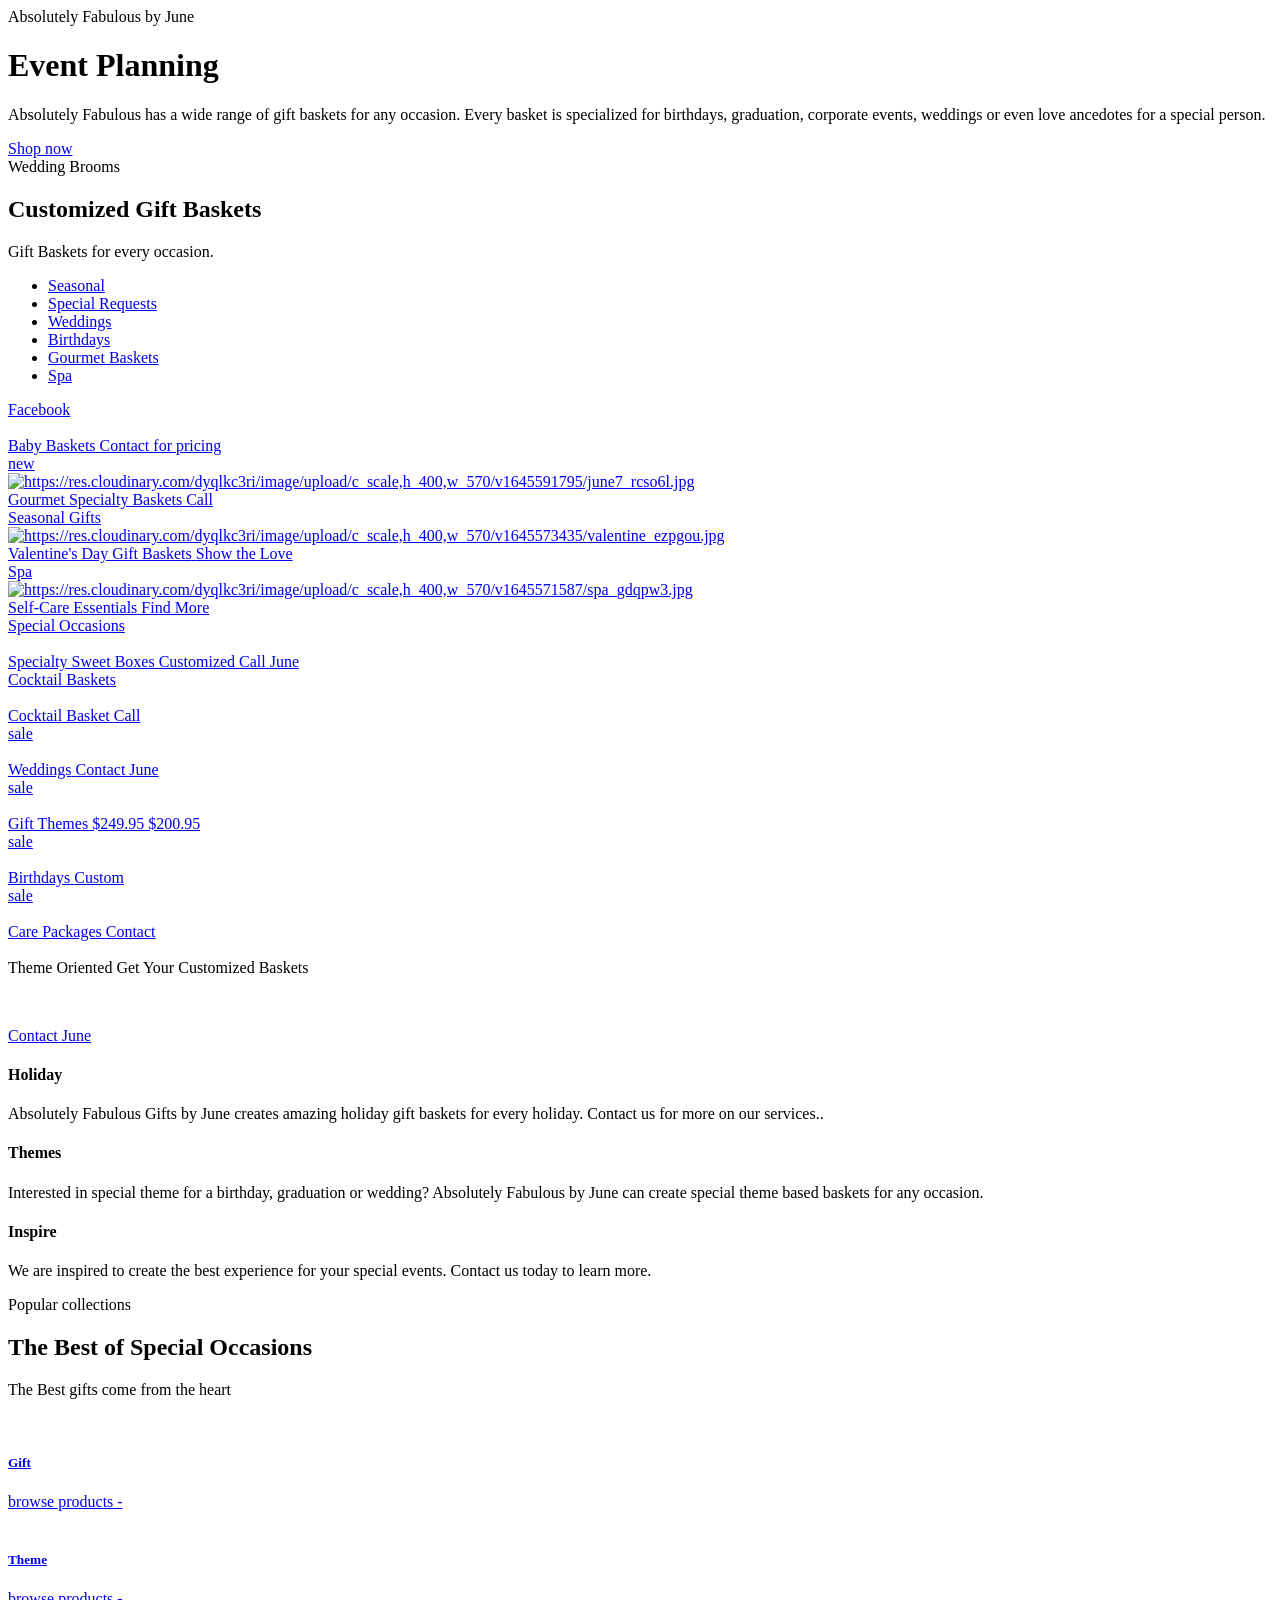
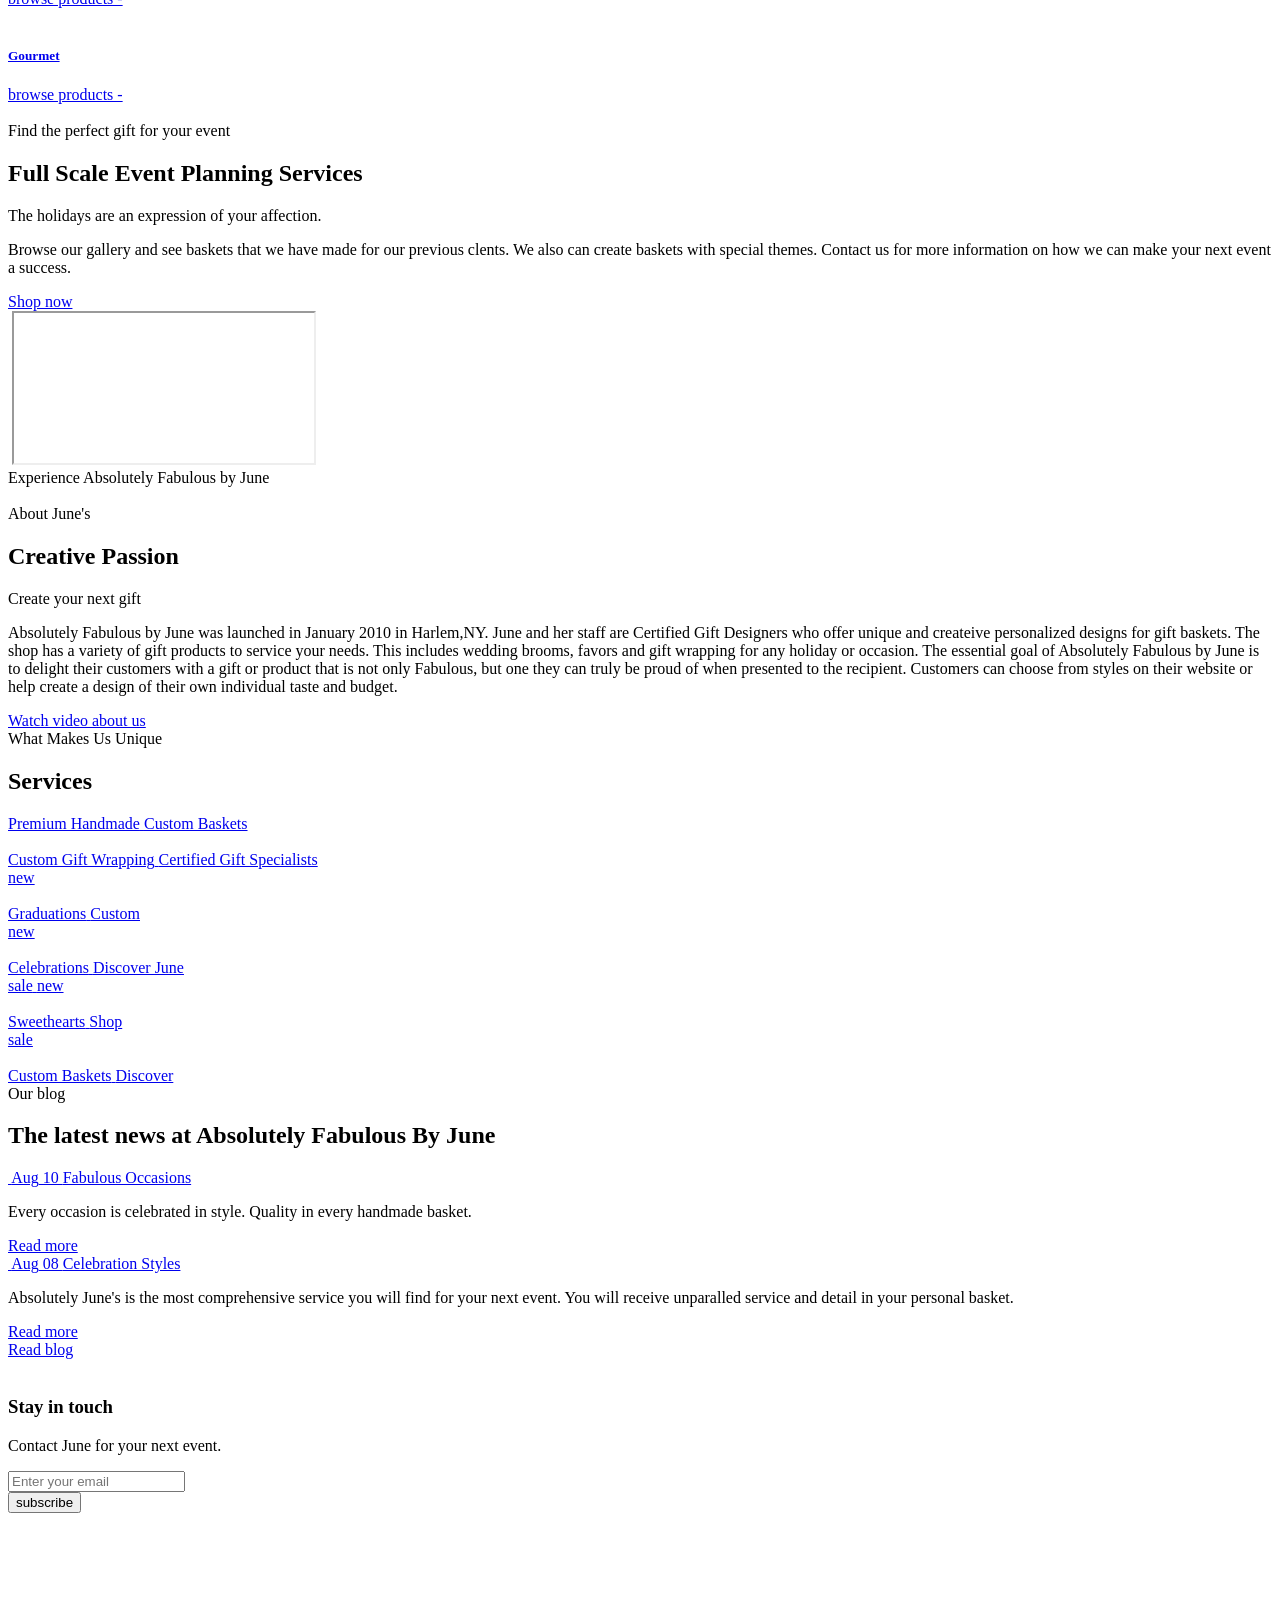
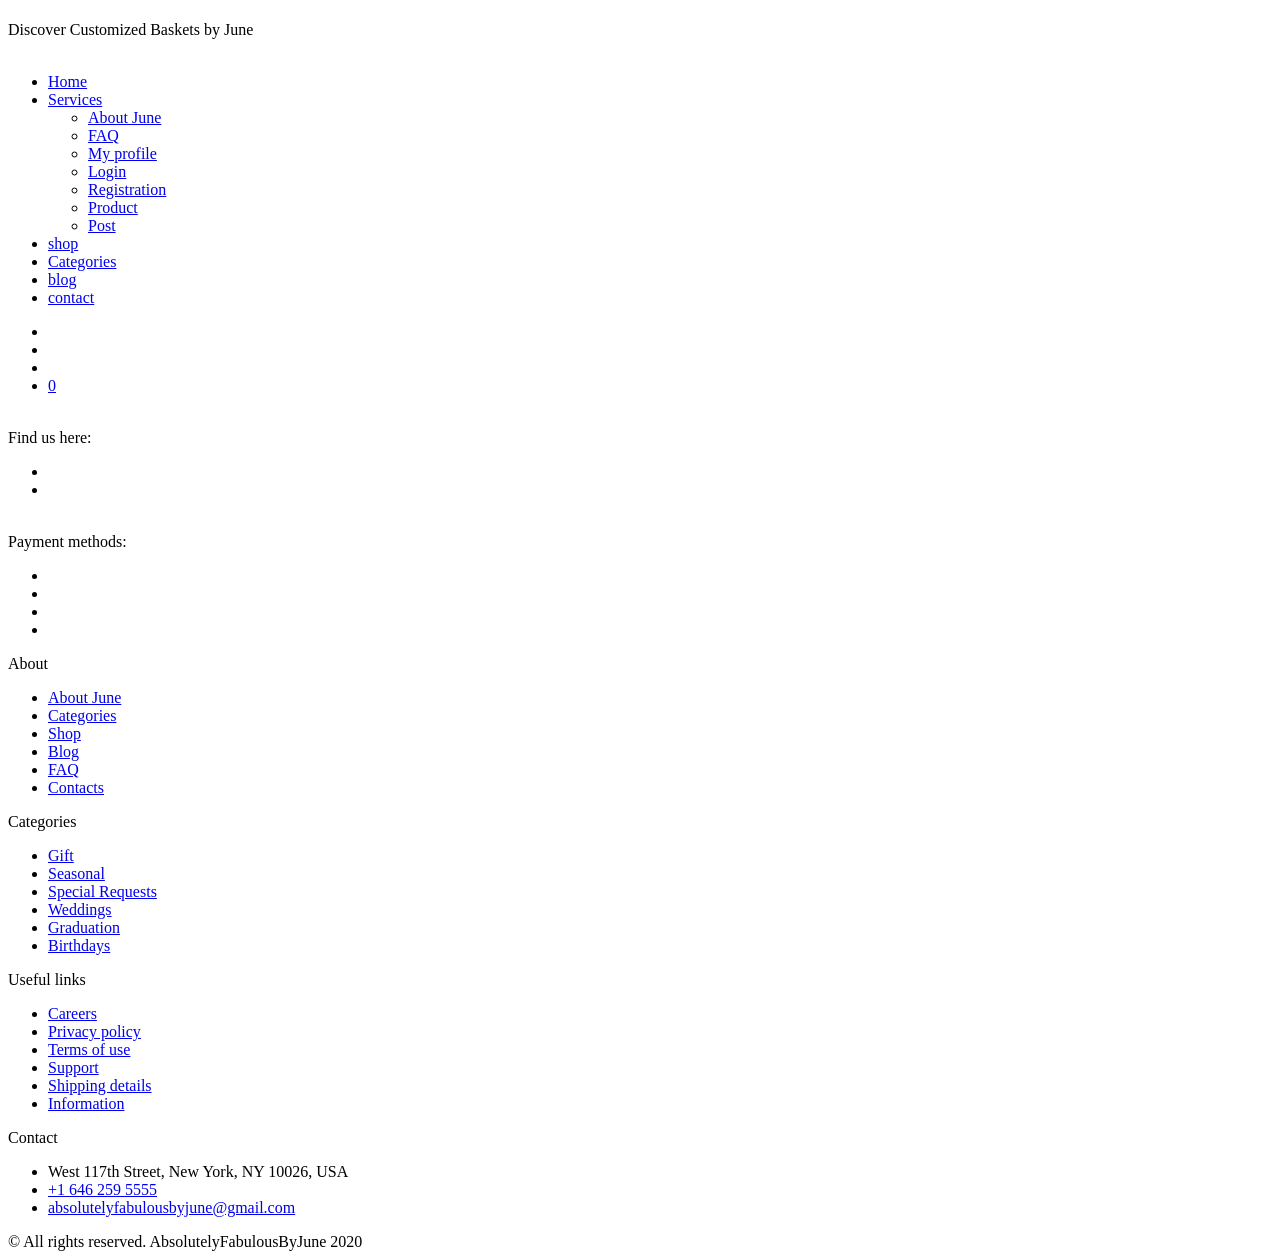
==== index.html @ 25a78cdc "Add files via upload" ====
<!DOCTYPE html>
<html xmlns="http://www.w3.org/1999/xhtml">

<head>
	<meta http-equiv="Content-Type" content="text/html; charset=utf-8" />
	<meta name="format-detection" content="(646)259-5555">
	<meta name="it-rating" content="it-rat-cd303c3f80473535b3c667d0d67a7a11">
	<meta name="cmsmagazine" content="3f86e43372e678604d35804a67860df7">
	<meta name="viewport" content="width=device-width, initial-scale=1, user-scalable=no, maximum-scale=1">
	<title>Absolutely Fabulous By June</title>
	<meta name='June creates amazing holiday gift baskets for every holiday. ' content="Absolutely Fabulous by June has gift baskets for every occasion. We can create baskets for birthdays, graduations and weddings." />
	<meta name="keywords" content="June, absolutelyfabulousbyjune, fabulous june, absolutely fabulous by june, imminent flair, Immenseharisma, june broxton, absolutely june" />
	<link rel="icon" type="image/x-icon" href="https://res.cloudinary.com/dyqlkc3ri/image/upload/c_scale,h_36,w_36/v1554225042/JuneLogo11_dciobb.png" />
	<link rel="preload stylesheet" href="css/style.css" as="style">
</head>

<body class="loaded">


	<!-- BEGIN BODY -->

	<div class="main-wrapper">

		<!-- BEGIN CONTENT -->

		<main class="content">
			<!-- BEGIN MAIN BLOCK -->
			<div class="main-block load-bg">
				<div class="wrapper">
					<div class="main-block__content">
						<span class="saint-text">Absolutely Fabulous by June</span>
						<h1 class="main-text">Event Planning</h1>
						<p style="color:black">Absolutely Fabulous has a wide range of gift baskets for any occasion. Every basket is specialized for birthdays, graduation, corporate events, weddings or even love ancedotes for a special person.
						</p>
						<a href="https://www.facebook.com/AbsolutelyFabulousByJune/photos/pcb.5687090904697182/5687090748030531/" class="btn">Shop now</a>
					</div>
				</div>
			</div>
			<!-- MAIN BLOCK EOF -->
			<!-- BEGIN TRENDING -->
			<section class="trending">
				<div class="trending-content">
					<div class="trending-top">
						<span class="saint-text">Wedding Brooms</span>
						<h2>Customized Gift Baskets</h2>
						<p>Gift Baskets for every occasion.
						</p>
					</div>
					<div class="tab-wrap trending-tabs">
						<ul class="nav-tab-list tabs">
							<li class="active">
								<a href="#trending-tab_1">Seasonal</a>
							</li>
							<li>
								<a href="#trending-tab_2">Special Requests</a>
							</li>
							<li>
								<a href="#trending-tab_3">Weddings</a>
							</li>
							<li>
								<a href="#trending-tab_4">Birthdays</a>
							</li>
							<li>
								<a href="#trending-tab_5">Gourmet Baskets</a>
							</li>
							<li>
								<a href="#trending-tab_6">Spa</a>
							</li>
						</ul>
						<div class="box-tab-cont">
							<div class="tab-cont" id="trending-tab_1">
								<div class="products-items js-products-items">
									<a href="#" class="products-item">
										<div class="products-item__type">
											<span class="products-item__sale">Facebook</span>
										</div>
										<div class="products-item__img">
											<img data-src="https://res.cloudinary.com/dyqlkc3ri/image/upload/c_scale,h_570,w_400/v1645591739/june1_xxi5gn.jpg"
												src="[data-uri]" class="js-img" alt="">
											<div class="products-item__hover">
												<i class="icon-search"></i>
												<div class="products-item__hover-options">
													<i class="icon-heart"></i>
													<i class="icon-cart"></i>
												</div>
											</div>
										</div>
										<div class="products-item__info">
											<span class="products-item__name">Baby Baskets</span>
											<span class="products-item__cost"><span></span> Contact for pricing</span>
										</div>
									</a>
									<a href="#" class="products-item">
										<div class="products-item__type">
											<span class="products-item__new">new</span>
										</div>
										<div class="products-item__img">
											<img data-src="https://res.cloudinary.com/dyqlkc3ri/image/upload/c_scale,h_600,w_400/v1645591783/june5_chyxel.jpg"
												src="[data-uri]" class="js-img" alt="https://res.cloudinary.com/dyqlkc3ri/image/upload/c_scale,h_400,w_570/v1645591795/june7_rcso6l.jpg">
											<div class="products-item__hover">
												<i class="icon-search"></i>
												<div class="products-item__hover-options">
													<i class="icon-heart"></i>
													<i class="icon-cart"></i>
												</div>
											</div>
										</div>
										<div class="products-item__info">
											<span class="products-item__name">Gourmet Specialty Baskets</span>
											<span class="products-item__cost">Call</span>
										</div>
									</a>
									<a href="#" class="products-item">
										<div class="products-item__type">
											<span class="products-item__sale">Seasonal Gifts</span>
										</div>
										<div class="products-item__img">
											<img data-src="https://res.cloudinary.com/dyqlkc3ri/image/upload/c_scale,h_570,w_400/v1645591781/june4_r8lzaw.jpg"
												src="[data-uri]" class="js-img" alt="https://res.cloudinary.com/dyqlkc3ri/image/upload/c_scale,h_400,w_570/v1645573435/valentine_ezpgou.jpg">
											<div class="products-item__hover">
												<i class="icon-search"></i>
												<div class="products-item__hover-options">
													<i class="icon-heart"></i>
													<i class="icon-cart"></i>
												</div>
											</div>
										</div>
										<div class="products-item__info">
											<span class="products-item__name">Valentine's Day Gift Baskets</span>
											<span class="products-item__cost"><span></span>Show the Love</span>
										</div>
									</a>
									<a href="#" class="products-item">
										<div class="products-item__type">
											<span class="products-item__sale">Spa</span>
										</div>
										<div class="products-item__img">
											<img data-src="https://res.cloudinary.com/dyqlkc3ri/image/upload/c_scale,h_570,w_400/v1645591795/june7_rcso6l.jpg"
												src="[data-uri]" class="js-img" alt="https://res.cloudinary.com/dyqlkc3ri/image/upload/c_scale,h_400,w_570/v1645571587/spa_gdqpw3.jpg">
											<div class="products-item__hover">
												<i class="icon-search"></i>
												<div class="products-item__hover-options">
													<i class="icon-heart"></i>
													<i class="icon-cart"></i>
												</div>
											</div>
										</div>
										<div class="products-item__info">
											<span class="products-item__name">Self-Care Essentials</span>
											<span class="products-item__cost"><span></span> Find More</span>
										</div>
									</a>
									<a href="#" class="products-item">
										<div class="products-item__type">
											<span class="products-item__sale">Special Occasions</span>
										</div>
										<div class="products-item__img">
											<img data-src="https://res.cloudinary.com/dyqlkc3ri/image/upload/c_scale,h_570,w_400/v1645571539/peppermin_puldxr.jpg"
												src="[data-uri]" class="js-img" alt="">
											<div class="products-item__hover">
												<i class="icon-search"></i>
												<div class="products-item__hover-options">
													<i class="icon-heart"></i>
													<i class="icon-cart"></i>
												</div>
											</div>
										</div>
										<div class="products-item__info">
											<span class="products-item__name">Specialty Sweet Boxes</span>
											<span class="products-item__cost"><span>Customized</span> Call June</span>
										</div>
									</a>
								</div>
							</div>
							<div class="tab-cont hide" id="trending-tab_2">
								<div class="products-items">
									<a href="#" class="products-item">
										<div class="products-item__type">
											<span class="products-item__sale">Cocktail Baskets</span>
										</div>
										<div class="products-item__img">
											<img data-src="https://res.cloudinary.com/dyqlkc3ri/image/upload/c_scale,h_570,w_400/v1645570974/gift_qleiwv.jpg"
												src="[data-uri]" class="js-img" alt="">
											<div class="products-item__hover">
												<i class="icon-search"></i>
												<div class="products-item__hover-options">
													<i class="icon-heart"></i>
													<i class="icon-cart"></i>
												</div>
											</div>
										</div>
										<div class="products-item__info">
											<span class="products-item__name">Cocktail Basket</span>
											<span class="products-item__cost"><span></span> Call</span>
										</div>
									</a>
								</div>
							</div>
							<div class="tab-cont hide" id="trending-tab_3">
								<div class="products-items">
									<a href="#" class="products-item">
										<div class="products-item__type">
											<span class="products-item__sale">sale</span>
										</div>
										<div class="products-item__img">
											<img data-src="https://res.cloudinary.com/dyqlkc3ri/image/upload/c_scale,h_570,w_400/v1645573641/historical_ubknna.jpg"
												src="[data-uri]" class="js-img" alt="">
											<div class="products-item__hover">
												<i class="icon-search"></i>
												<div class="products-item__hover-options">
													<i class="icon-heart"></i>
													<i class="icon-cart"></i>
												</div>
											</div>
										</div>
										<div class="products-item__info">
											<span class="products-item__name">Weddings</span>
											<span class="products-item__cost"><span></span>Contact June</span>
										</div>
									</a>
								</div>
							</div>
							<div class="tab-cont hide" id="trending-tab_4">
								<div class="products-items">
									<a href="#" class="products-item">
										<div class="products-item__type">
											<span class="products-item__sale">sale</span>
										</div>
										<div class="products-item__img">
											<img data-src="https://res.cloudinary.com/dyqlkc3ri/image/upload/c_scale,h_570,w_400/v1645570935/champagne_uzqmge.jpg"
												src="[data-uri]" class="js-img" alt="">
											<div class="products-item__hover">
												<i class="icon-search"></i>
												<div class="products-item__hover-options">
													<i class="icon-heart"></i>
													<i class="icon-cart"></i>
												</div>
											</div>
										</div>
										<div class="products-item__info">
											<span class="products-item__name">Gift Themes</span>
											<span class="products-item__cost"><span>$249.95</span> $200.95</span>
										</div>
									</a>
								</div>
							</div>
							<div class="tab-cont hide" id="trending-tab_5">
								<div class="products-items">
									<a href="#" class="products-item">
										<div class="products-item__type">
											<span class="products-item__sale">sale</span>
										</div>
										<div class="products-item__img">
											<img data-src="https://res.cloudinary.com/dyqlkc3ri/image/upload/c_scale,h_570,w_400/v1645848653/care_p3egos.jpg"
												src="[data-uri]" class="js-img" alt="">
											<div class="products-item__hover">
												<i class="icon-search"></i>
												<div class="products-item__hover-options">
													<i class="icon-heart"></i>
													<i class="icon-cart"></i>
												</div>
											</div>
										</div>
										<div class="products-item__info">
											<span class="products-item__name">Birthdays</span>
											<span class="products-item__cost"><span></span> Custom</span>
										</div>
									</a>
								</div>
							</div>
							<div class="tab-cont hide" id="trending-tab_6">
								<div class="products-items">
									<a href="#" class="products-item">
										<div class="products-item__type">
											<span class="products-item__sale">sale</span>
										</div>
										<div class="products-item__img">
											<img data-src="https://res.cloudinary.com/dyqlkc3ri/image/upload/c_scale,h_570,w_400/v1645848628/birthday_yxtbhw.jpg"
												src="[data-uri]" class="js-img" alt="">
											<div class="products-item__hover">
												<i class="icon-search"></i>
												<div class="products-item__hover-options">
													<i class="icon-heart"></i>
													<i class="icon-cart"></i>
												</div>
											</div>
										</div>
										<div class="products-item__info">
											<span class="products-item__name">Care Packages</span>
											<span class="products-item__cost"><span></span>Contact</span>
										</div>
									</a>
								</div>
							</div>
						</div>
					</div>

				</div>
			</section>
			<!-- TRENDING EOF   -->
			<!-- BEGIN LOGOS -->
			<div class="main-logos">


				<img data-src="https://res.cloudinary.com/dyqlkc3ri/image/upload/c_scale,h_200,w_200/v1554225042/JuneLogo11_dciobb.png" src="[data-uri]" class="js-img"
					alt="">

			</div>
			<!-- LOGOS EOF   -->
			<!-- BEGIN DISCOUNT -->
			<div class="discount js-img" data-src="https://res.cloudinary.com/dyqlkc3ri/image/upload/c_scale,h_910,w_1920/v1554238443/iStock-985790288_rbkktu.jpg">
				<div class="wrapper">
					<div class="discount-info">
						<span class="saint-text">Theme Oriented</span>
						<span class="main-text">Get Your <span>Customized</span> Baskets</span>
						<p style="color:white">Created by June and specialized for every occasion.
						</p>
						<a href="https://www.facebook.com/AbsolutelyFabulousByJune" class="btn">Contact June</a>
					</div>
				</div>
			</div>
			<!-- DISCOUNT EOF   -->
			<!-- BEGIN ADVANTAGES -->
			<div class="advantages">
				<div class="wrapper">
					<div class="advantages-items">
						<div class="advantages-item">
							<div class="advantages-item__icon">
								<i class="icon-natural"></i>
							</div>
							<h4>Holiday</h4>
							<p>Absolutely Fabulous Gifts by June creates amazing holiday gift baskets for every holiday. Contact us for more on our services..</p>
						</div>
						<div class="advantages-item">
							<div class="advantages-item__icon">
								<i class="icon-quality"></i>
							</div>
							<h4>Themes</h4>
							<p>Interested in special theme for a birthday, graduation or wedding? Absolutely Fabulous by June can create special theme based baskets for any occasion.</p>
						</div>
						<div class="advantages-item">
							<div class="advantages-item__icon">
								<i class="icon-organic"></i>
							</div>
							<h4>Inspire</h4>
							<p>We are inspired to create the best experience for your special events. Contact us today to learn more.</p>
						</div>
					</div>
				</div>
			</div>
			<!-- ADVANTAGES EOF   -->
			<!-- BEGIN TOP CATEGORIES -->
			<section class="top-categories">
				<div class="top-categories__text">
					<span class="saint-text">Popular collections</span>
					<h2>The Best of Special Occasions</h2>
					<p>The Best gifts come from the heart</p>
				</div>
				<div class="top-categories__items">
					<a href="#" class="top-categories__item">
						<img data-src="https://res.cloudinary.com/dyqlkc3ri/image/upload/c_scale,h_700,w_620/v1554228664/iStock-943978206_jvnqbs.jpg" src="[data-uri]"
							class="js-img" alt="">
						<div class="top-categories__item-hover">
							<h5>Gift</h5>
							<span>browse products -</span>
							<i class="icon-arrow-lg"></i>
						</div>
					</a>
					<a href="#" class="top-categories__item">
						<img data-src="https://res.cloudinary.com/dyqlkc3ri/image/upload/c_scale,h_700,w_620/v1554570197/iStock-483121898_eevlmp.jpg" src="[data-uri]"
							class="js-img" alt="">
						<div class="top-categories__item-hover">
							<h5>Theme</h5>
							<span>browse products -</span>
							<i class="icon-arrow-lg"></i>
						</div>
					</a>
					<a href="#" class="top-categories__item">
						<img data-src="https://res.cloudinary.com/dyqlkc3ri/image/upload/c_scale,h_700,w_620/v1554570203/iStock-483405322_vbgywg.jpg" src="[data-uri]"
							class="js-img" alt="">
						<div class="top-categories__item-hover">
							<h5>Gourmet</h5>
							<span>browse products -</span>
							<i class="icon-arrow-lg"></i>
						</div>
					</a>
				</div>
			</section>
			<!-- TOP CATEGORIES EOF   -->
			<!-- BEGIN INFO BLOCKS -->
			<div class="info-blocks">
				<div class="info-blocks__item js-img" data-src="https://res.cloudinary.com/dyqlkc3ri/image/upload/c_scale,h_900,w_960/v1554570124/iStock-1136371334_yo9uqf.jpg">
					<div class="wrapper">
						<div class="info-blocks__item-img">
							<img data-src="https://res.cloudinary.com/dyqlkc3ri/image/upload/c_scale,h_900,w_960/v1554570195/iStock-895468904_fba3ue.jpg" src="[data-uri]"
								class="js-img" alt="">
						</div>
						<div class="info-blocks__item-text">
							<span class="saint-text">Find the perfect gift for your event</span>
							<h2>Full Scale Event Planning Services</h2>
							<span class="info-blocks__item-descr">The holidays are an expression of your affection.</span>
							<p>Browse our gallery and see baskets that we have made for our previous clents. We also can create baskets with special themes. Contact us for more information on how we can make your next event a success.</p>
							<a href="https://www.facebook.com/AbsolutelyFabulousByJune/photos/a.123825101023818/2908082699264697/" class="btn">Shop now</a>
						</div>
					</div>

				</div>
				<div class="info-blocks__item info-blocks__item-reverse js-img" data-src="">
					<div class="wrapper">
						<div class="info-blocks__item-img">
							<img data-src="https://res.cloudinary.com/dyqlkc3ri/image/upload/c_scale,h_900,w_960/v1554228632/iStock-903190868_wwj29y.jpg" src="[data-uri]"
								class="js-img" alt="">
							<iframe allowfullscreen></iframe>
							<div class="info-blocks__item-img-overlay">
								<span>Experience Absolutely Fabulous by June</span>
								<div class="info-blocks__item-img-play">
									<img data-src="img/play-btn.png" src="[data-uri]"
										class="js-img" alt="">
								</div>
							</div>
						</div>
						<div class="info-blocks__item-text">
							<span class="saint-text">About June's</span>
							<h2>Creative Passion</h2>
							<span class="info-blocks__item-descr">Create your next gift</span>
							<p> Absolutely Fabulous by June was launched in January 2010 in Harlem,NY. June and her staff are Certified Gift Designers who offer unique and createive personalized designs for gift baskets.

The shop has a variety of gift products to service your needs. This includes wedding brooms, favors and gift wrapping for any holiday or occasion.

The essential goal of Absolutely Fabulous by June is to delight their customers with a gift or product that is not only Fabulous, but one they can truly be proud of when presented to the recipient. Customers can choose from styles on their website or help create a design of their own individual taste and budget.</p>
							<a href="https://res.cloudinary.com/dyqlkc3ri/video/upload/v1637702151/baby_animal_dream_q1g5sq.mp4" class="info-blocks__item-link">
								<i class="icon-video"></i>
								Watch video about us
								<i class="icon-arrow-lg"></i>
							</a>
						</div>
					</div>
				</div>
			</div>
			<!-- INFO BLOCKS EOF   -->
			<!-- BEGIN NEW ARRIVALS -->
			<section class="arrivals">
				<div class="trending-top">
					<span class="saint-text">What Makes Us Unique</span>
					<h2>Services</h2>
					<p></p>
				</div>
				<div class="products-items js-products-items">
					<a href="#" class="products-item">
						<div class="products-item__type">
							<span class="products-item__sale">Premium Handmade</span>
							<span class="products-item__new">Custom Baskets</span>
						</div>
						<div class="products-item__img">
							<img data-src="https://res.cloudinary.com/dyqlkc3ri/image/upload/c_scale,h_570,w_400/v1554228776/iStock-981842666_orpla8.jpg" src="[data-uri]"
								class="js-img" alt="">
							<div class="products-item__hover">
								<i class="icon-search"></i>
								<div class="products-item__hover-options">
									<i class="icon-heart"></i>
									<i class="icon-cart"></i>
								</div>
							</div>
						</div>
						<div class="products-item__info">
							<span class="products-item__name">Custom Gift Wrapping</span>
							<span class="products-item__cost"><span></span> Certified Gift Specialists</span>
						</div>
					</a>
					<a href="#" class="products-item">
						<div class="products-item__type">
							<span class="products-item__new">new</span>
						</div>
						<div class="products-item__img">
							<img data-src="https://res.cloudinary.com/dyqlkc3ri/image/upload/c_scale,h_570,w_400/v1645591801/june8_z66hl3.jpg" src="[data-uri]"
								class="js-img" alt="">
							<div class="products-item__hover">
								<i class="icon-search"></i>
								<div class="products-item__hover-options">
									<i class="icon-heart"></i>
									<i class="icon-cart"></i>
								</div>
							</div>
						</div>
						<div class="products-item__info">
							<span class="products-item__name">Graduations</span>
							<span class="products-item__cost">Custom</span>
						</div>
					</a>
					<a href="#" class="products-item">
						<div class="products-item__type">
							<span class="products-item__new">new</span>
						</div>
						<div class="products-item__img">
							<img data-src="https://res.cloudinary.com/dyqlkc3ri/image/upload/c_scale,h_570,w_400/v1645591785/June6_ry7k0w.jpg" src="[data-uri]"
								class="js-img" alt="">
							<div class="products-item__hover">
								<i class="icon-search"></i>
								<div class="products-item__hover-options">
									<i class="icon-heart"></i>
									<i class="icon-cart"></i>
								</div>
							</div>
						</div>
						<div class="products-item__info">
							<span class="products-item__name">Celebrations</span>
							<span class="products-item__cost">Discover June</span>
						</div>
					</a>
					<a href="#" class="products-item">
						<div class="products-item__type">
							<span class="products-item__sale">sale</span>
							<span class="products-item__new">new</span>
						</div>
						<div class="products-item__img">
							<img data-src="https://res.cloudinary.com/dyqlkc3ri/image/upload/c_scale,h_570,w_400/v1645848643/birthay2_qqq2nm.jpg" src="[data-uri]"
								class="js-img" alt="">
							<div class="products-item__hover">
								<i class="icon-search"></i>
								<div class="products-item__hover-options">
									<i class="icon-heart"></i>
									<i class="icon-cart"></i>
								</div>
							</div>
						</div>
						<div class="products-item__info">
							<span class="products-item__name">Sweethearts</span>
							<span class="products-item__cost"><span></span>Shop</span>
						</div>
					</a>
					<a href="#" class="products-item">
						<div class="products-item__type">
							<span class="products-item__sale">sale</span>
						</div>
						<div class="products-item__img">
							<img data-src="https://res.cloudinary.com/dyqlkc3ri/image/upload/c_scale,h_570,w_400/v1645849246/SWEET_opnas6.jpg" src="[data-uri]"
								class="js-img" alt="">
							<div class="products-item__hover">
								<i class="icon-search"></i>
								<div class="products-item__hover-options">
									<i class="icon-heart"></i>
									<i class="icon-cart"></i>
								</div>
							</div>
						</div>
						<div class="products-item__info">
							<span class="products-item__name">Custom Baskets</span>
							<span class="products-item__cost"><span></span>Discover</span>
						</div>
					</a>
				</div>
			</section>
			<!-- NEW ARRIVALS EOF   -->
			<!-- BEGIN LATEST NEWS -->
			<section class="latest-news">
				<div class="wrapper">
					<div class="trending-top">
						<span class="saint-text">Our blog</span>
						<h2>The latest news at Absolutely Fabulous By June</h2>
						<p>
						</p>
					</div>
					<div class="blog-items">
						<div class="blog-item">
							<a href="#" class="blog-item__img">
								<img data-src="https://res.cloudinary.com/dyqlkc3ri/image/upload/c_scale,h_300,w_555/v1554238474/iStock-961899030_l7stms.jpg" src="[data-uri]"
									class="js-img" alt="">
								<span class="blog-item__date">
									<span>Aug</span> 10
								</span>
							</a>
							<a href="#" class="blog-item__title">Fabulous Occasions</a>
							<p>Every occasion is celebrated in style. Quality in every handmade basket.</p>
							<a href="#" class="blog-item__link">Read more <i class="icon-arrow-md"></i></a>
						</div>
						<div class="blog-item">
							<a href="#" class="blog-item__img">
								<img data-src="https://res.cloudinary.com/dyqlkc3ri/image/upload/c_scale,h_300,w_550/v1554229692/iStock-637271694_ja1jgp.jpg" src="[data-uri]"
									class="js-img" alt="">
								<span class="blog-item__date">
									<span>Aug</span> 08
								</span>
							</a>
							<a href="#" class="blog-item__title">Celebration Styles</a>
							<p>Absolutely June's is the most comprehensive service you will find for your next event.
							You will receive unparalled service and detail in your personal basket.</p>
							<a href="#" class="blog-item__link">Read more <i class="icon-arrow-md"></i></a>
						</div>
					</div>
					<div class="latest-news__btn">
						<a href="#" class="btn">Read blog</a>
					</div>
				</div>
			</section>
			<!-- LATEST NEWS EOF   -->
			<!-- BEGIN SUBSCRIBE -->
			<div class="subscribe">
				<div class="wrapper">
					<div class="subscribe-form">
						<div class="subscribe-form__img">
							<img data-src="https://res.cloudinary.com/dyqlkc3ri/image/upload/c_scale,h_302,w_460/v1554229513/iStock-1125878838_kwmwyz.jpg" src="[data-uri]"
								class="js-img" alt="">
						</div>
						<form>
							<h3>Stay in touch</h3>
							<p>Contact June for your next event.</p>
							<div class="box-field__row">
								<div class="box-field">
									<input type="email" class="form-control" placeholder="Enter your email">
								</div>
								<button type="submit" class="btn">subscribe</button>
							</div>
						</form>
					</div>
				</div>
			</div>
			<!-- SUBSCRIBE EOF   -->
			<!-- BEGIN INSTA PHOTOS -->
			<div class="insta-photos">
				<a href="#" class="insta-photo">
					<img data-src="https://res.cloudinary.com/dyqlkc3ri/image/upload/c_scale,h_320,w_320/v1554570222/iStock-517541336_uimugc.jpg" src="[data-uri]" class="js-img"
						alt="">
					<div class="insta-photo__hover">
						<i class="icon-insta"></i>
					</div>
				</a>
				<a href="#" class="insta-photo">
					<img data-src="https://res.cloudinary.com/dyqlkc3ri/image/upload/c_scale,h_320,w_320/v1554238422/iStock-682343264_hidguu.jpg" src="[data-uri]" class="js-img"
						alt="">
					<div class="insta-photo__hover">
						<i class="icon-insta"></i>
					</div>
				</a>
				<a href="#" class="insta-photo">
					<img data-src="https://res.cloudinary.com/dyqlkc3ri/image/upload/c_scale,h_320,w_320/v1554228632/iStock-903190868_wwj29y.jpg" src="[data-uri]" class="js-img"
						alt="">
					<div class="insta-photo__hover">
						<i class="icon-insta"></i>
					</div>
				</a>
				<a href="#" class="insta-photo">
					<img data-src="https://res.cloudinary.com/dyqlkc3ri/image/upload/c_scale,h_320,w_320/v1554228641/iStock-1063239772_v2fpmd.jpg" src="[data-uri]" class="js-img"
						alt="">
					<div class="insta-photo__hover">
						<i class="icon-insta"></i>
					</div>
				</a>
				<a href="#" class="insta-photo">
					<img data-src="https://res.cloudinary.com/dyqlkc3ri/image/upload/c_scale,h_320,w_320/v1554229553/iStock-1060360316_frmpbr.jpg" src="[data-uri]" class="js-img"
						alt="">
					<div class="insta-photo__hover">
						<i class="icon-insta"></i>
					</div>
				</a>
				<a href="#" class="insta-photo">
					<img data-src="https://res.cloudinary.com/dyqlkc3ri/image/upload/c_scale,h_320,w_320/v1554229638/iStock-498773978_bhtnfx.jpg" src="[data-uri]" class="js-img"
						alt="">
					<div class="insta-photo__hover">
						<i class="icon-insta"></i>
					</div>
				</a>
			</div>
			<!-- INSTA PHOTOS EOF   -->

		</main>

		<!-- CONTENT EOF   -->

		<!-- BEGIN HEADER -->

		<header class="header">
			<div class="header-top">
				<span>Discover Customized Baskets by June</span>
				<i class="header-top-close js-header-top-close icon-close"></i>
			</div>
			<div class="header-content">
				<div class="header-logo">
					<img src="https://res.cloudinary.com/dyqlkc3ri/image/upload/c_scale,h_38,w_38/v1554225042/JuneLogo11_dciobb.png" alt="">
				</div>
				<div class="header-box">
					<ul class="header-nav">
						<li><a href="index.html" class="active">Home</a></li>
						<li><a href="#">Services</a>
							<ul>
								<li><a href="#">About June</a></li>
								<li><a href="#">FAQ</a></li>
								<li><a href="#">My profile</a></li>
								<li><a href="#">Login</a></li>
                                <li><a href="#">Registration</a></li>
                                <li><a href="#">Product</a></li>
                                <li><a href="#">Post</a></li>
							</ul>
						</li>
						<li><a href="#">shop</a></li>
						<li><a href="#">Categories</a></li>
						<li><a href="#">blog</a></li>
						<li><a href="#">contact</a></li>
					</ul>
					<ul class="header-options">
						<li><a href="#"><i class="icon-search"></i></a></li>
						<li><a href="#"><i class="icon-user"></i></a></li>
						<li><a href="#"><i class="icon-heart"></i></a></li>
						<li><a href="#"><i class="icon-cart"></i><span>0</span></a></li>
					</ul>
				</div>

				<div class="btn-menu js-btn-menu"><span>&nbsp;</span><span>&nbsp;</span><span>&nbsp;</span></div>
			</div>
		</header>

		<!-- HEADER EOF   -->

		<!-- BEGIN FOOTER -->

		<footer class="footer">
			<div class="wrapper">
				<div class="footer-top">
					<div class="footer-top__social">
						<span>Find us here:</span>
						<ul>
							<li><a href="https://www.facebook.com/AbsolutelyFabulousByJune/"><i class="icon-facebook"></i></a></li>
							<li><a href="https://twitter.com/AbsoFabulousbyJ"><i class="icon-twitter"></i></a></li>

					</div>
					<div class="footer-top__logo">
						<img data-src="https://res.cloudinary.com/dyqlkc3ri/image/upload/c_scale,h_150,w_150/v1554225042/JuneLogo11_dciobb.png" src="[data-uri]"
							class="js-img" alt="">
					</div>
					<div class="footer-top__payments">
						<span>Payment methods:</span>
						<ul>
							<li><img data-src="img/payment1.png" src="[data-uri]"
									class="js-img" alt=""></li>
							<li><img data-src="img/payment2.png" src="[data-uri]"
									class="js-img" alt=""></li>
							<li><img data-src="img/payment3.png" src="[data-uri]"
									class="js-img" alt=""></li>
							<li><img data-src="img/payment4.png" src="[data-uri]"
									class="js-img" alt=""></li>
						</ul>
					</div>
				</div>
				<div class="footer-nav">
					<div class="footer-nav__col">
						<span class="footer-nav__col-title">About</span>
						<ul>
							<li><a href="#">About June</a></li>
							<li><a href="#">Categories</a></li>
							<li><a href="#">Shop</a></li>
							<li><a href="#">Blog</a></li>
							<li><a href="#">FAQ</a></li>
							<li><a href="#">Contacts</a></li>
						</ul>
					</div>
					<div class="footer-nav__col">
						<span class="footer-nav__col-title">Categories</span>
						<ul>
							<li><a href="#">Gift</a></li>
							<li><a href="#">Seasonal</a></li>
							<li><a href="#">Special Requests</a></li>
							<li><a href="#">Weddings</a></li>
							<li><a href="#">Graduation</a></li>
							<li><a href="#">Birthdays</a></li>
						</ul>
					</div>
					<div class="footer-nav__col">
						<span class="footer-nav__col-title">Useful links</span>
						<ul>
							<li><a href="#">Careers</a></li>
							<li><a href="#">Privacy policy</a></li>
							<li><a href="#">Terms of use</a></li>
							<li><a href="#">Support</a></li>
							<li><a href="#">Shipping details</a></li>
							<li><a href="#">Information</a></li>
						</ul>
					</div>
					<div class="footer-nav__col">
						<span class="footer-nav__col-title">Contact</span>
						<ul>
							<li><i class="icon-map-pin"></i> West 117th Street, New York, NY 10026, USA</li>
							<li>
								<i class="icon-smartphone"></i>
								<div class="footer-nav__col-phones">
									<a href="tel:+16462595555">+1 646 259 5555</a>

								</div>
							</li>
							<li><i class="icon-mail"></i><a href="mailto:absolutelyfabulousbyjune@gmail.com">absolutelyfabulousbyjune@gmail.com</a></li>
						</ul>
					</div>
				</div>
				<div class="footer-copy">
					<span>&copy; All rights reserved. AbsolutelyFabulousByJune 2020</span>
				</div>
			</div>
		</footer>

		<!-- FOOTER EOF   -->



	</div>

	<div class="icon-load"></div>

	<!-- BODY EOF   -->

	<script src="js/jquery-3.5.1.min.js"></script>
	<script src="js/lazyload.min.js"></script>
	<script src="js/slick.min.js"></script>
	<script src="js/custom.js"></script>
</body>

</html>
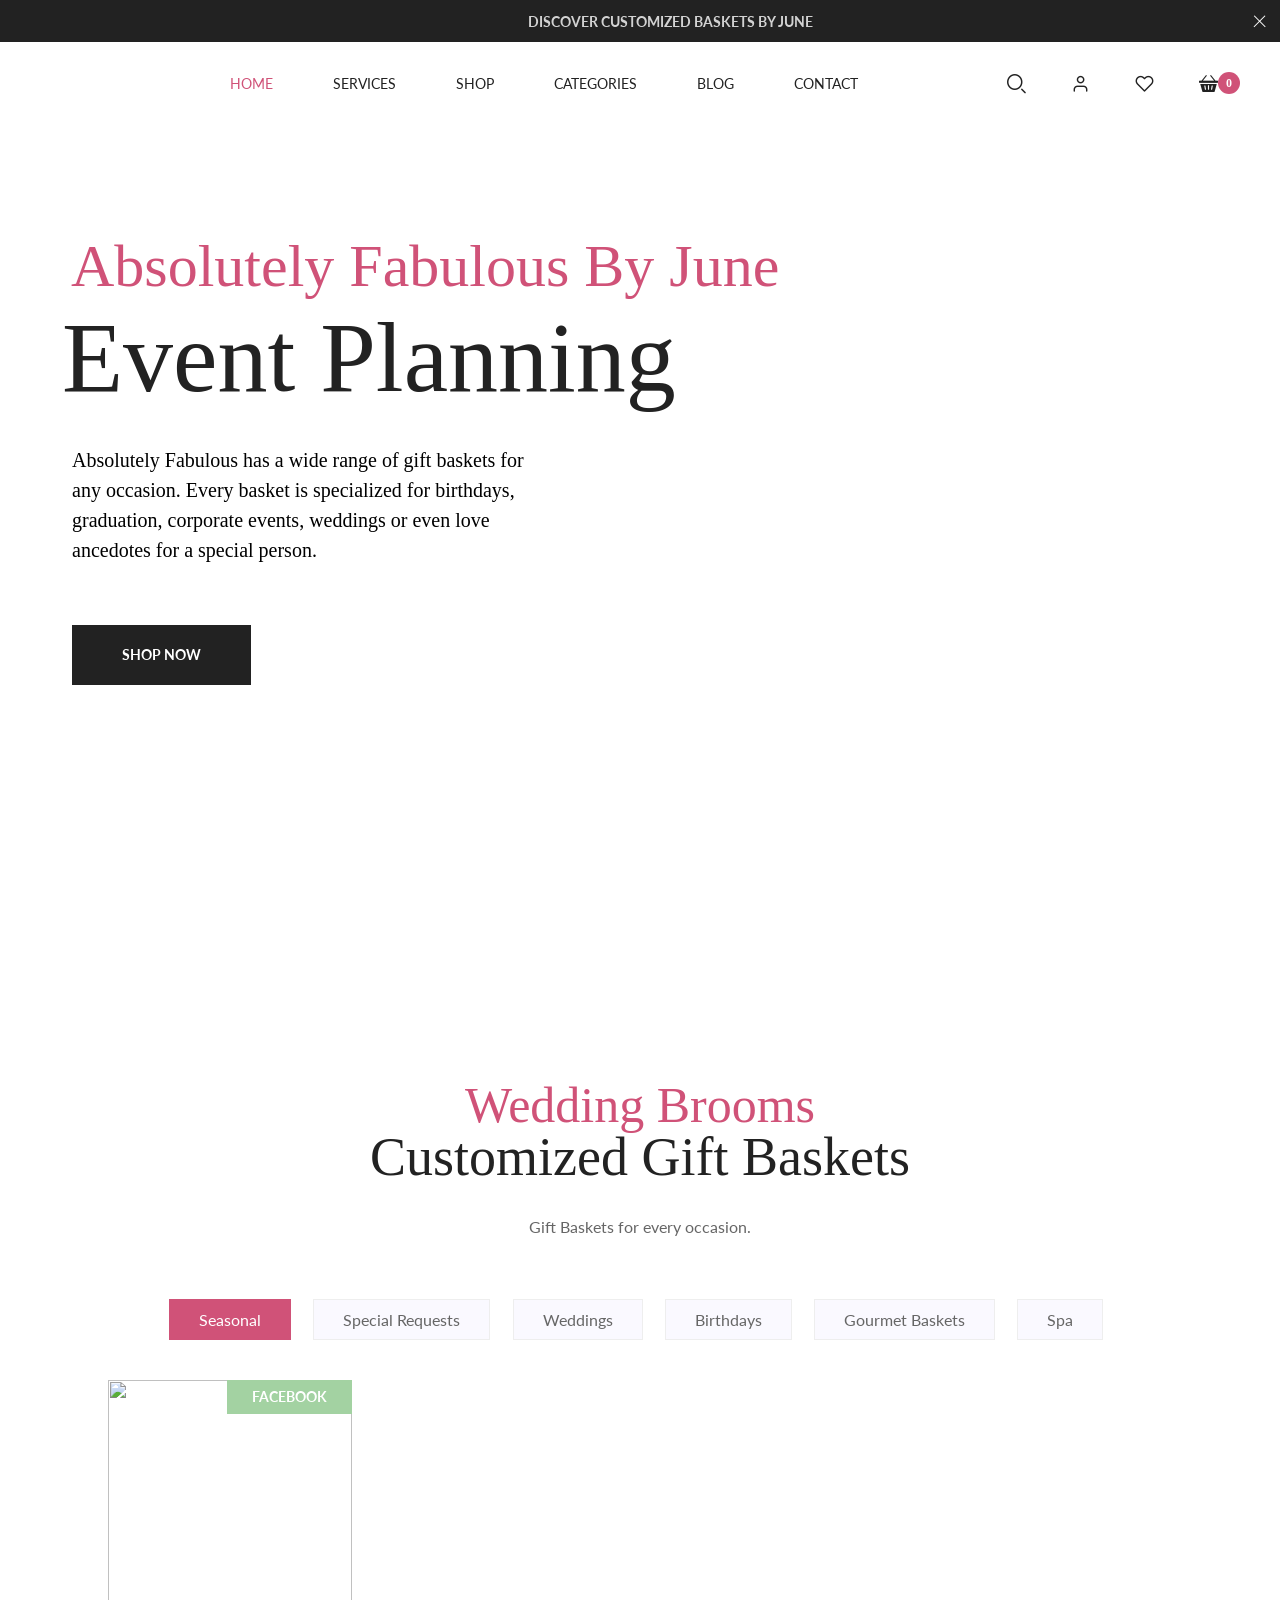
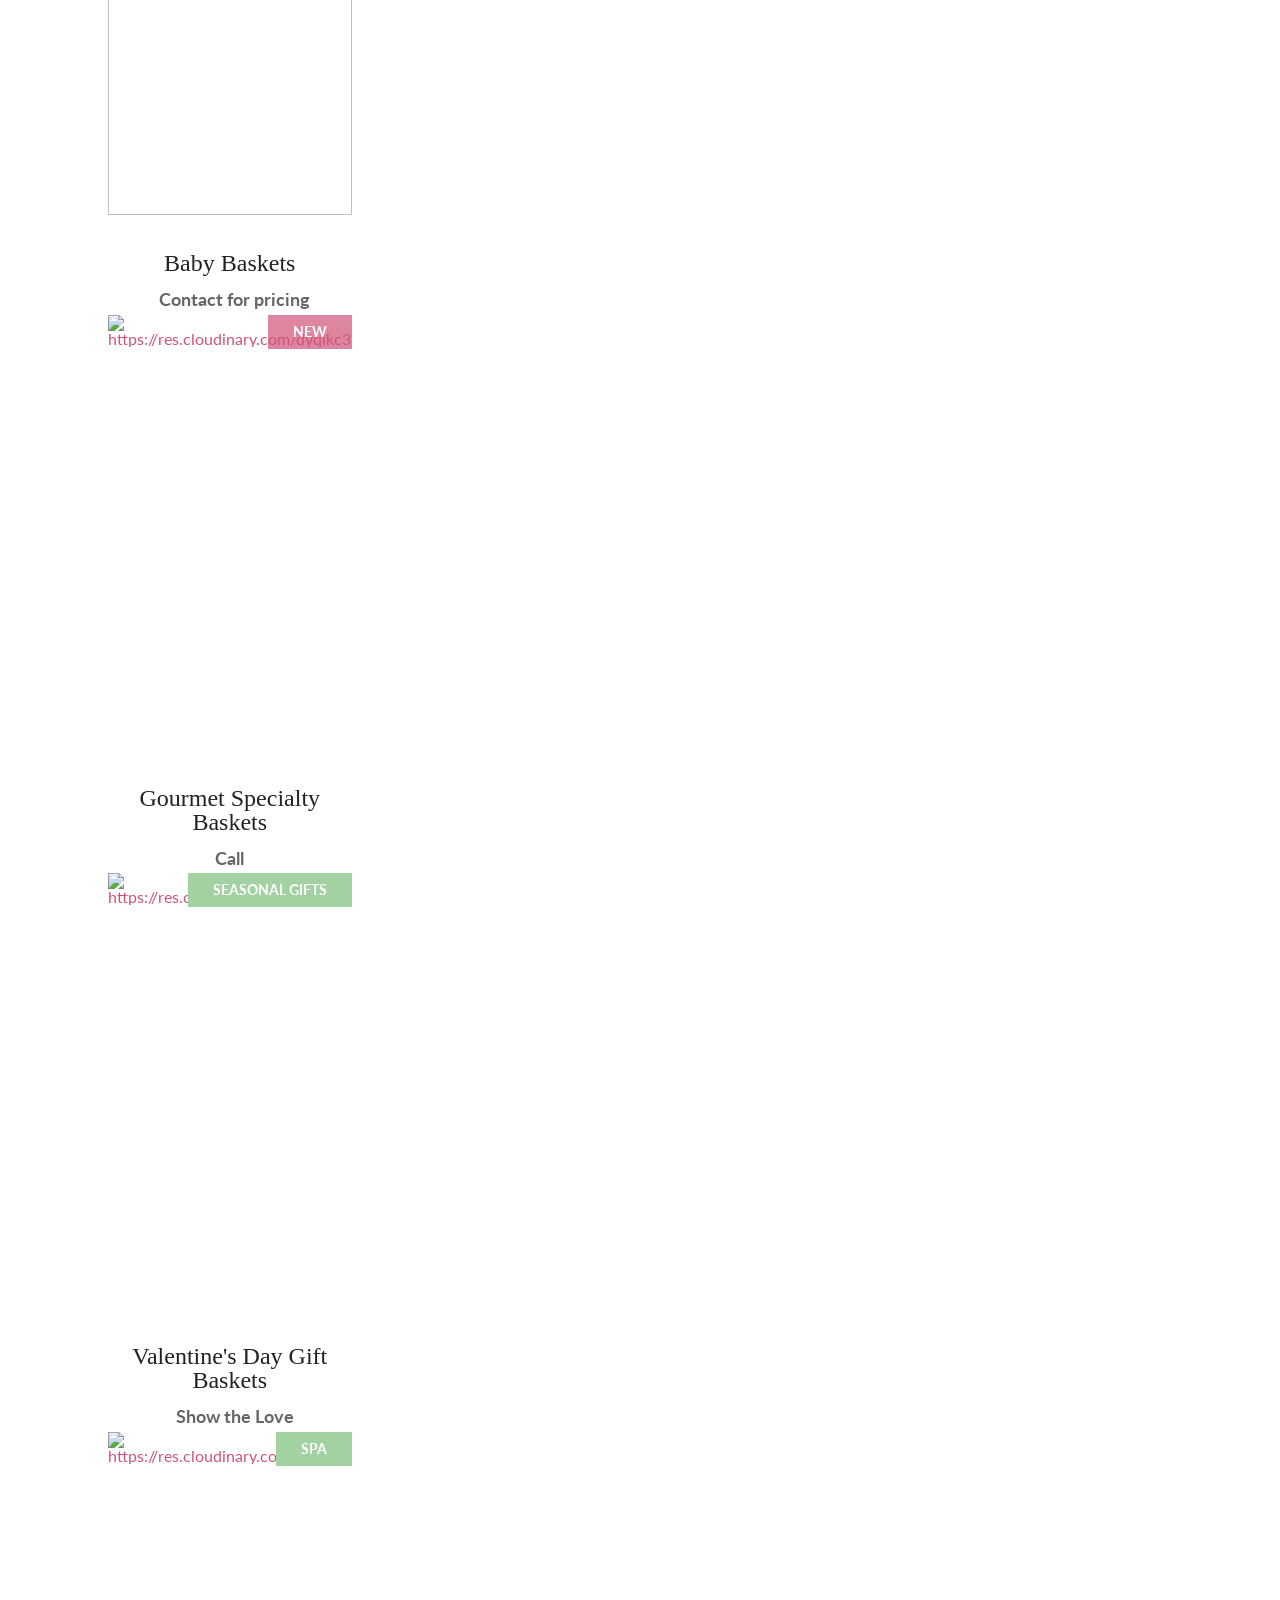
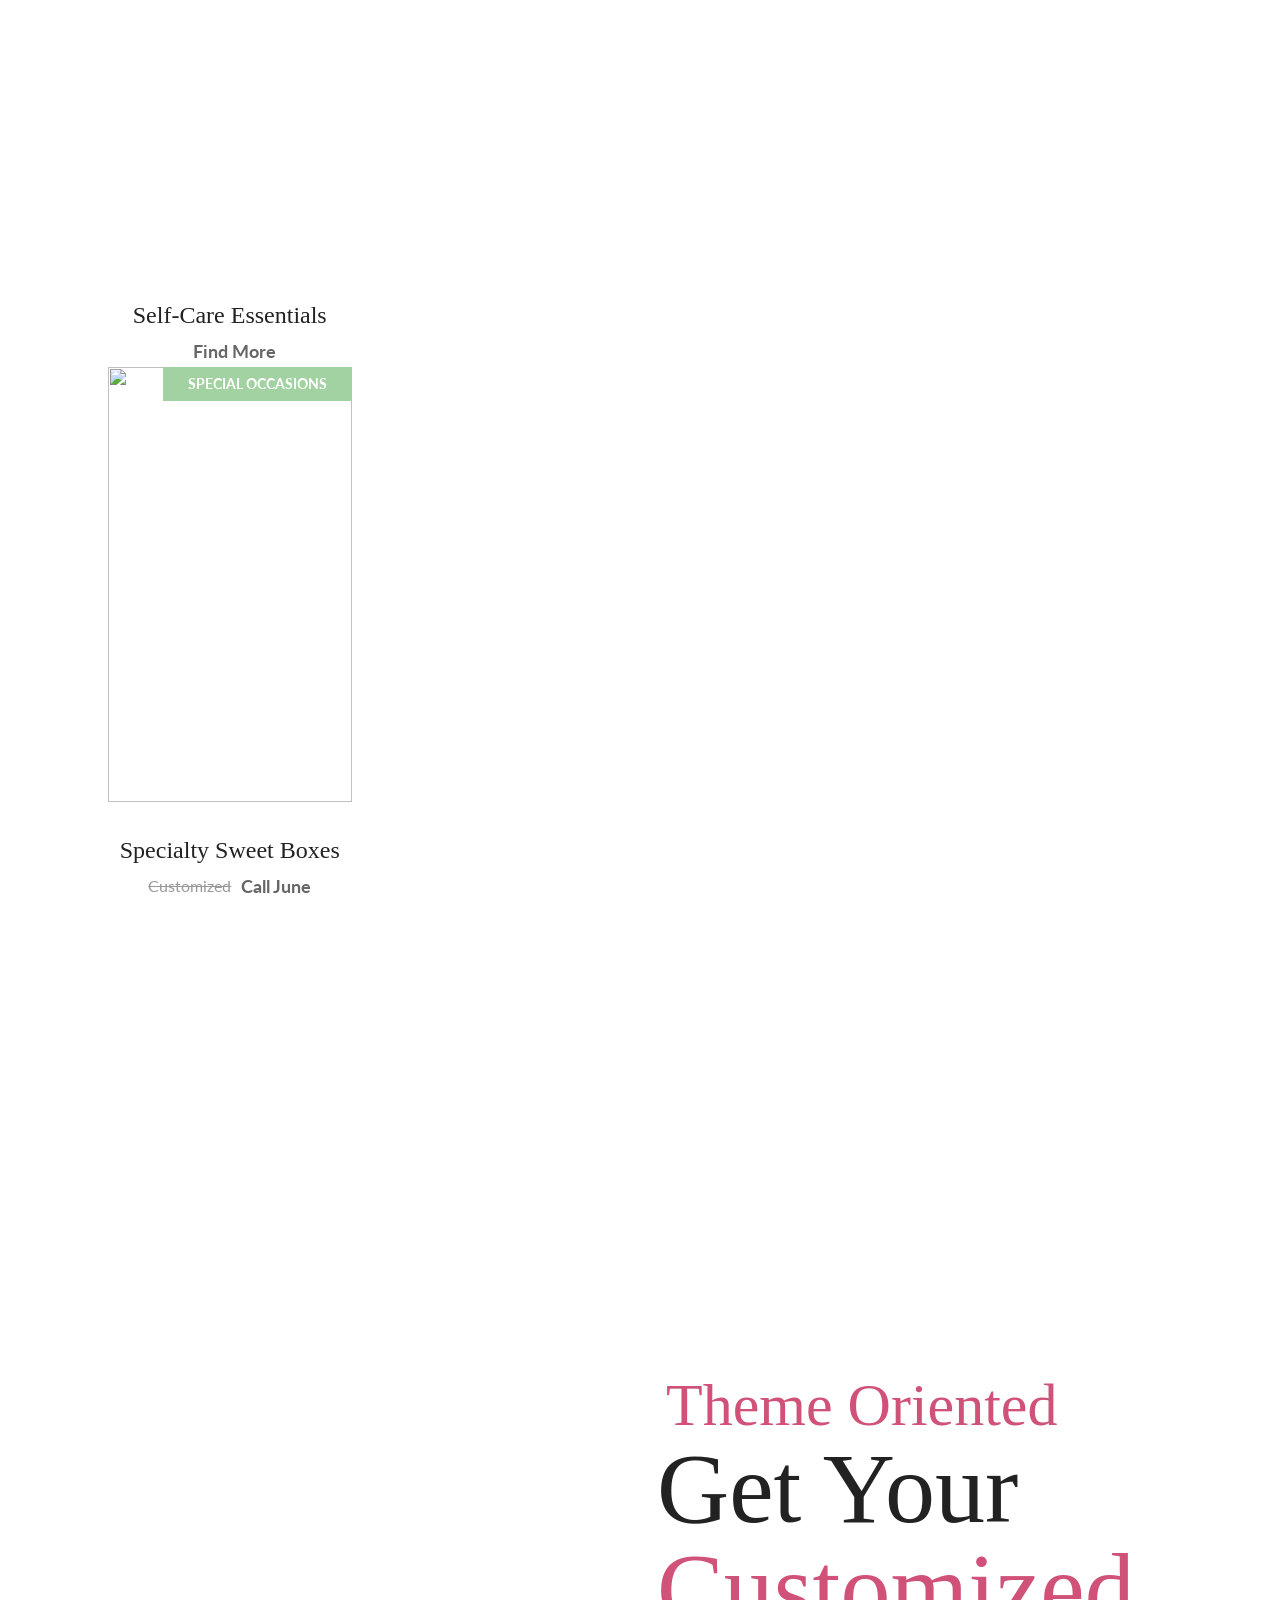
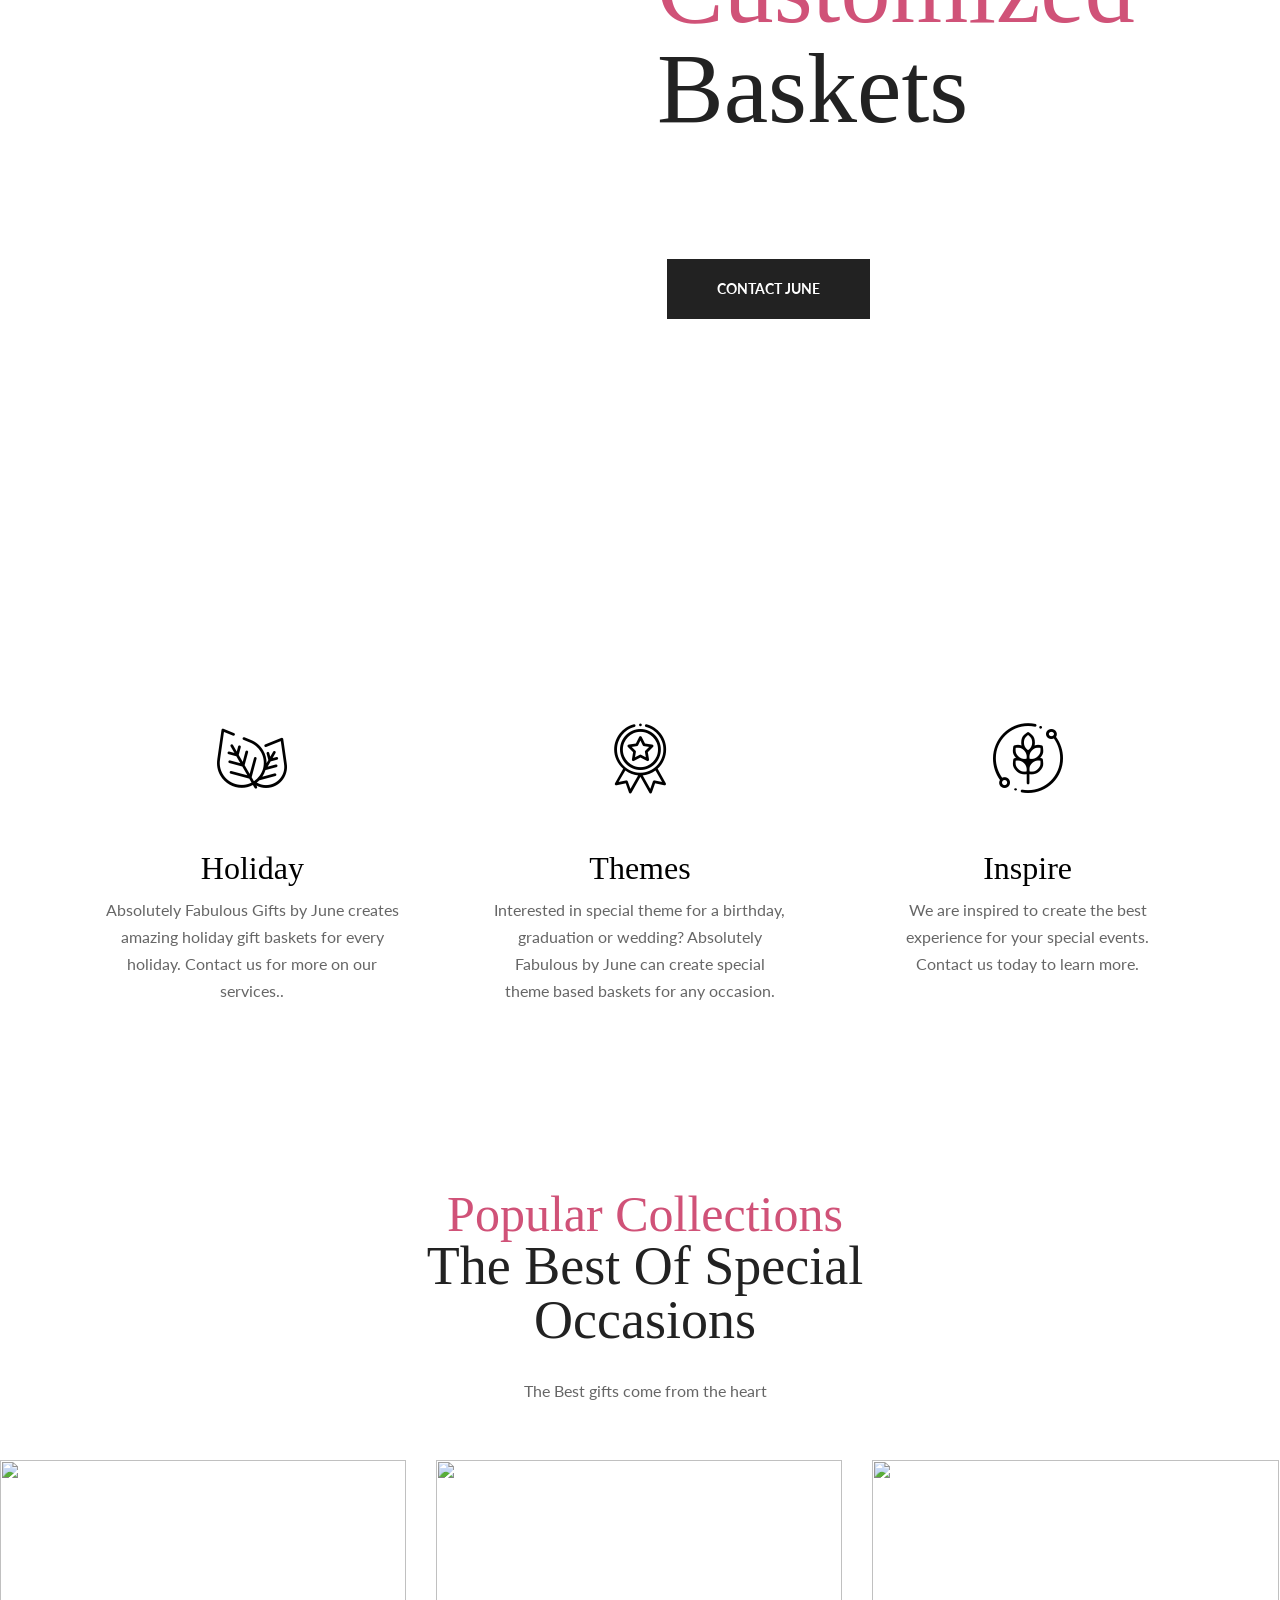
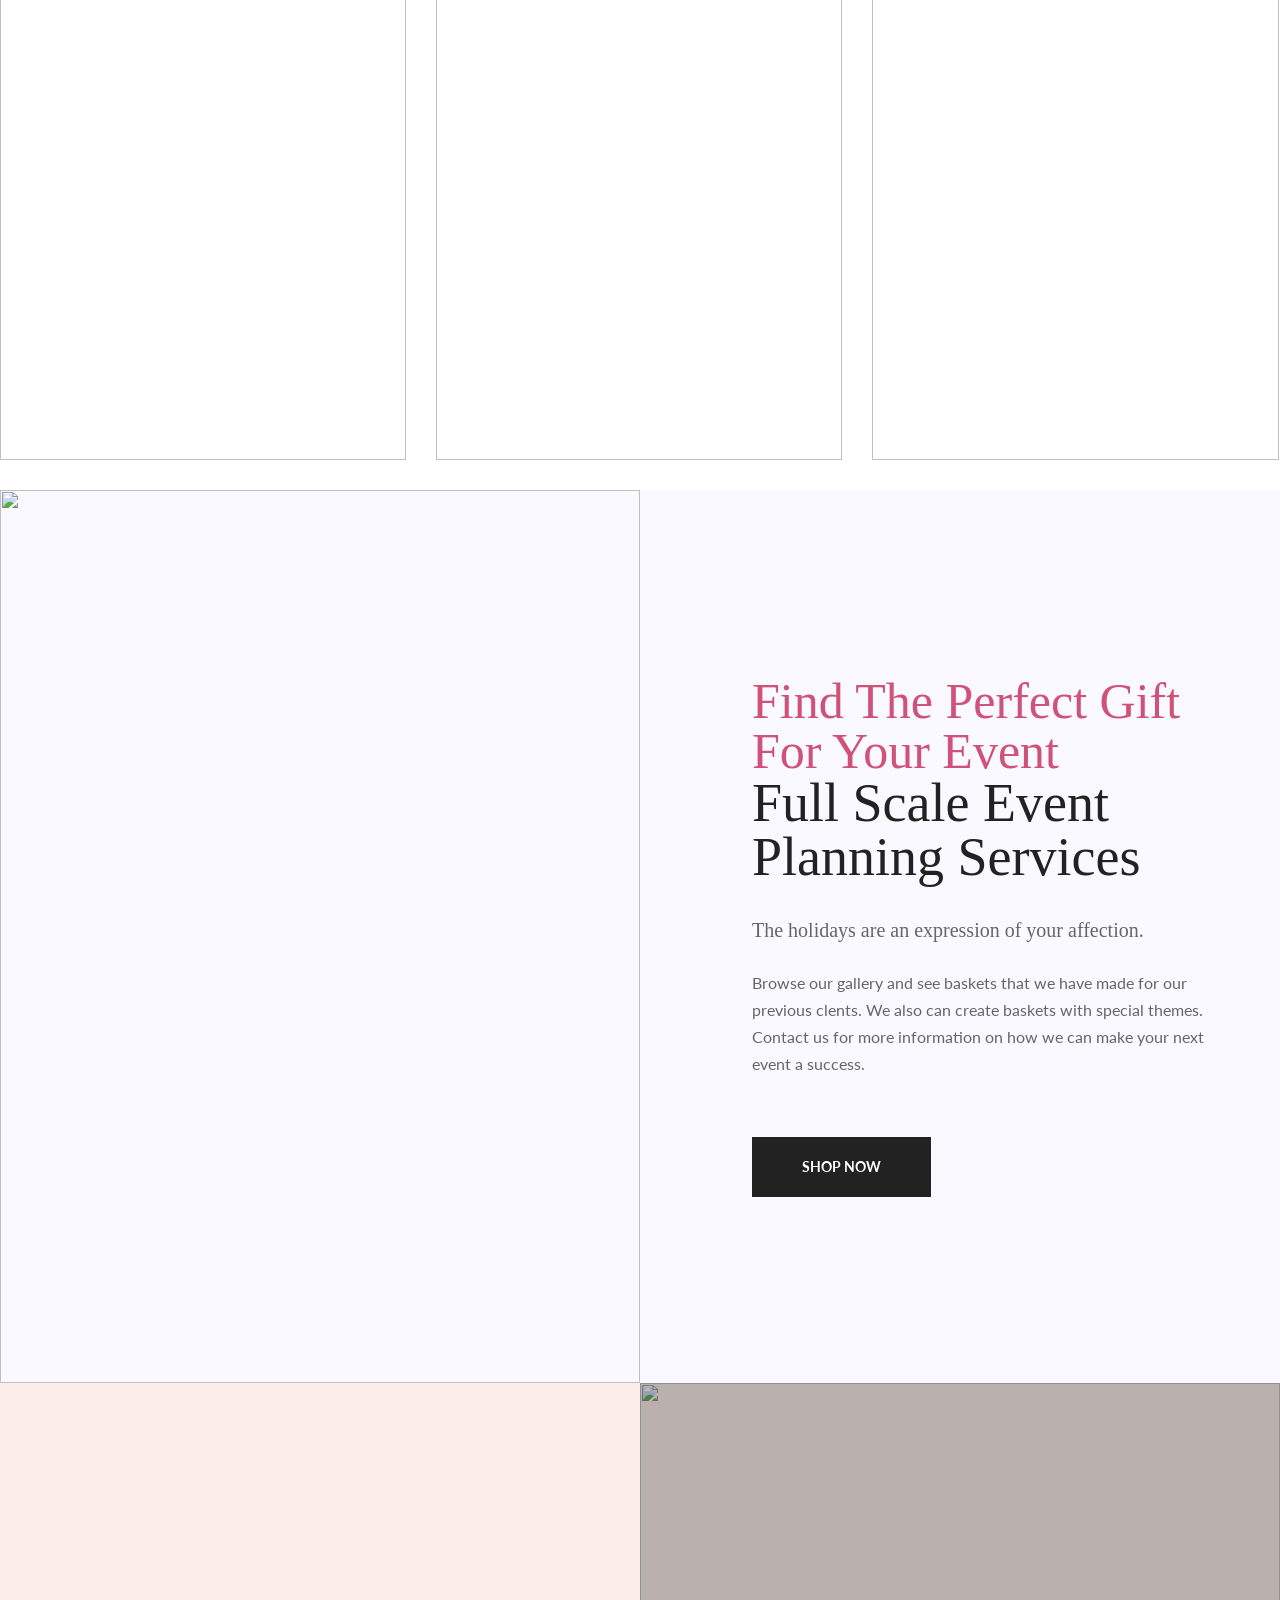
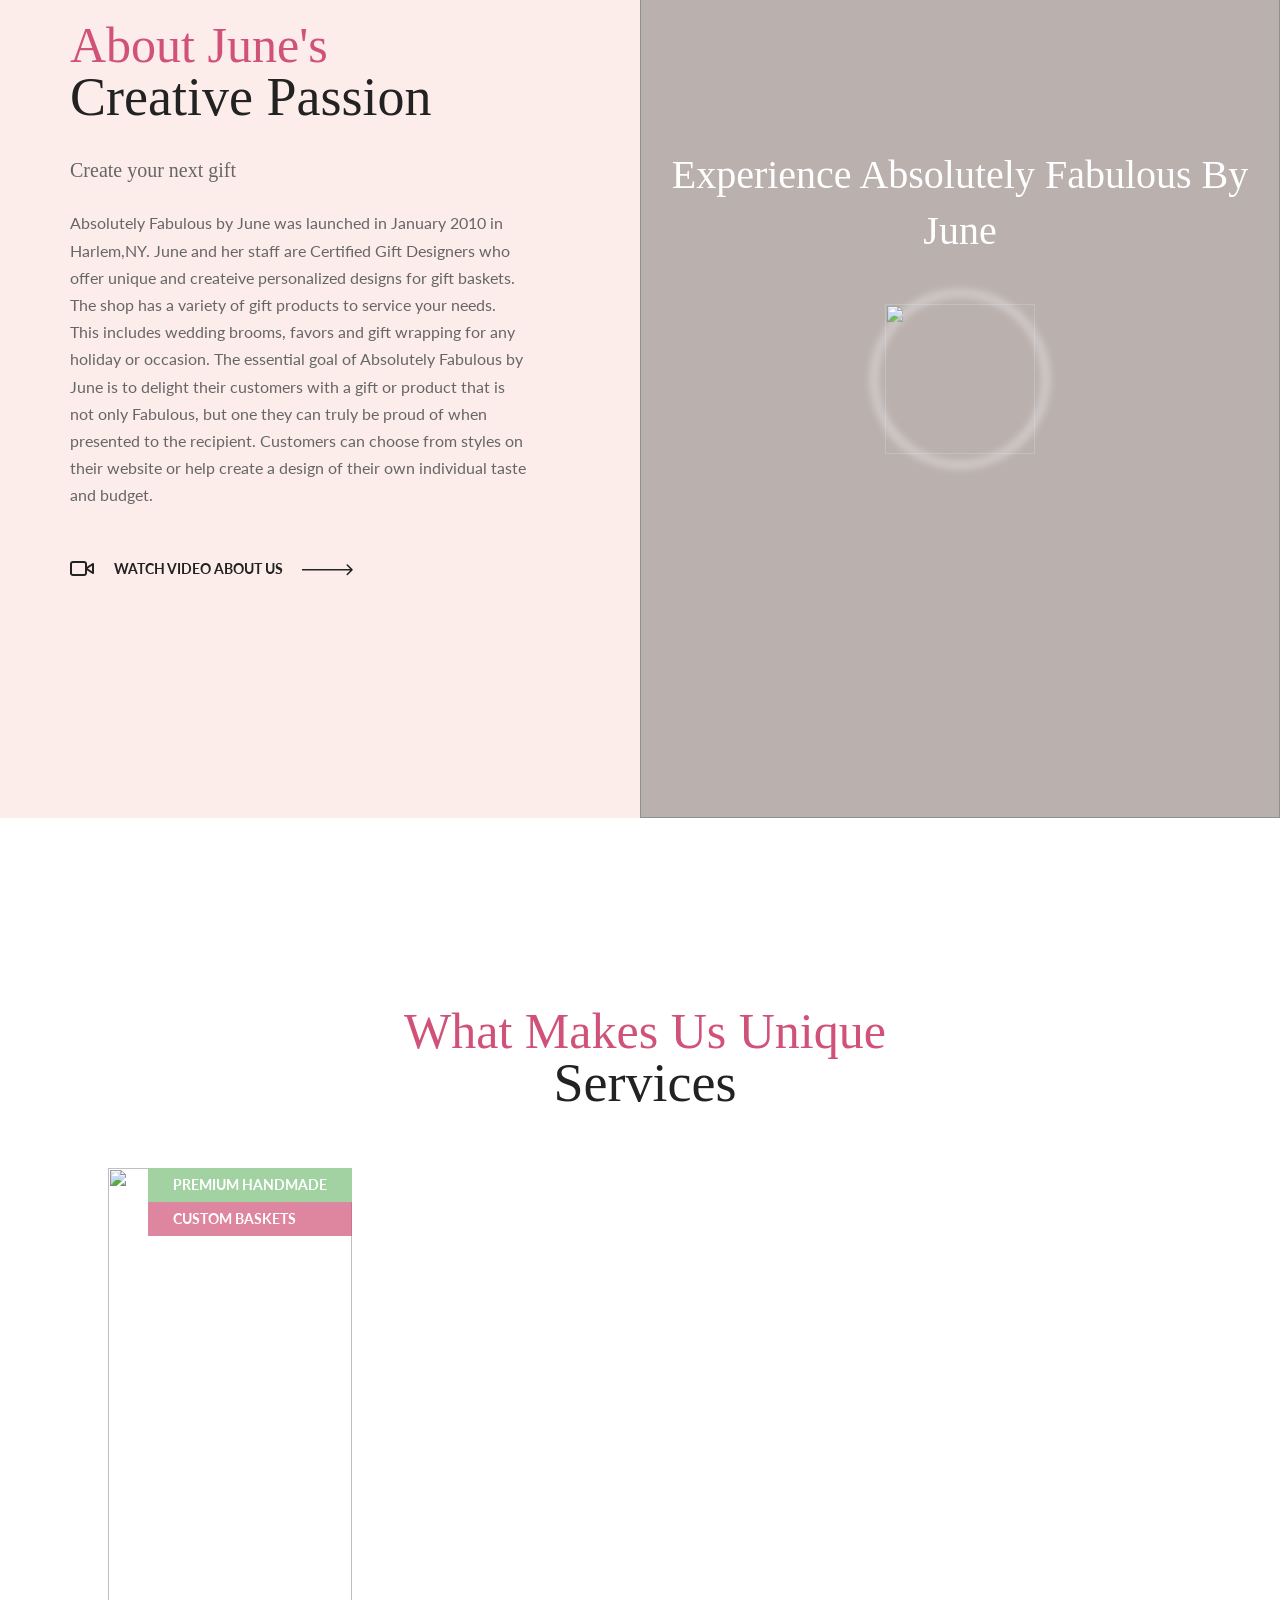
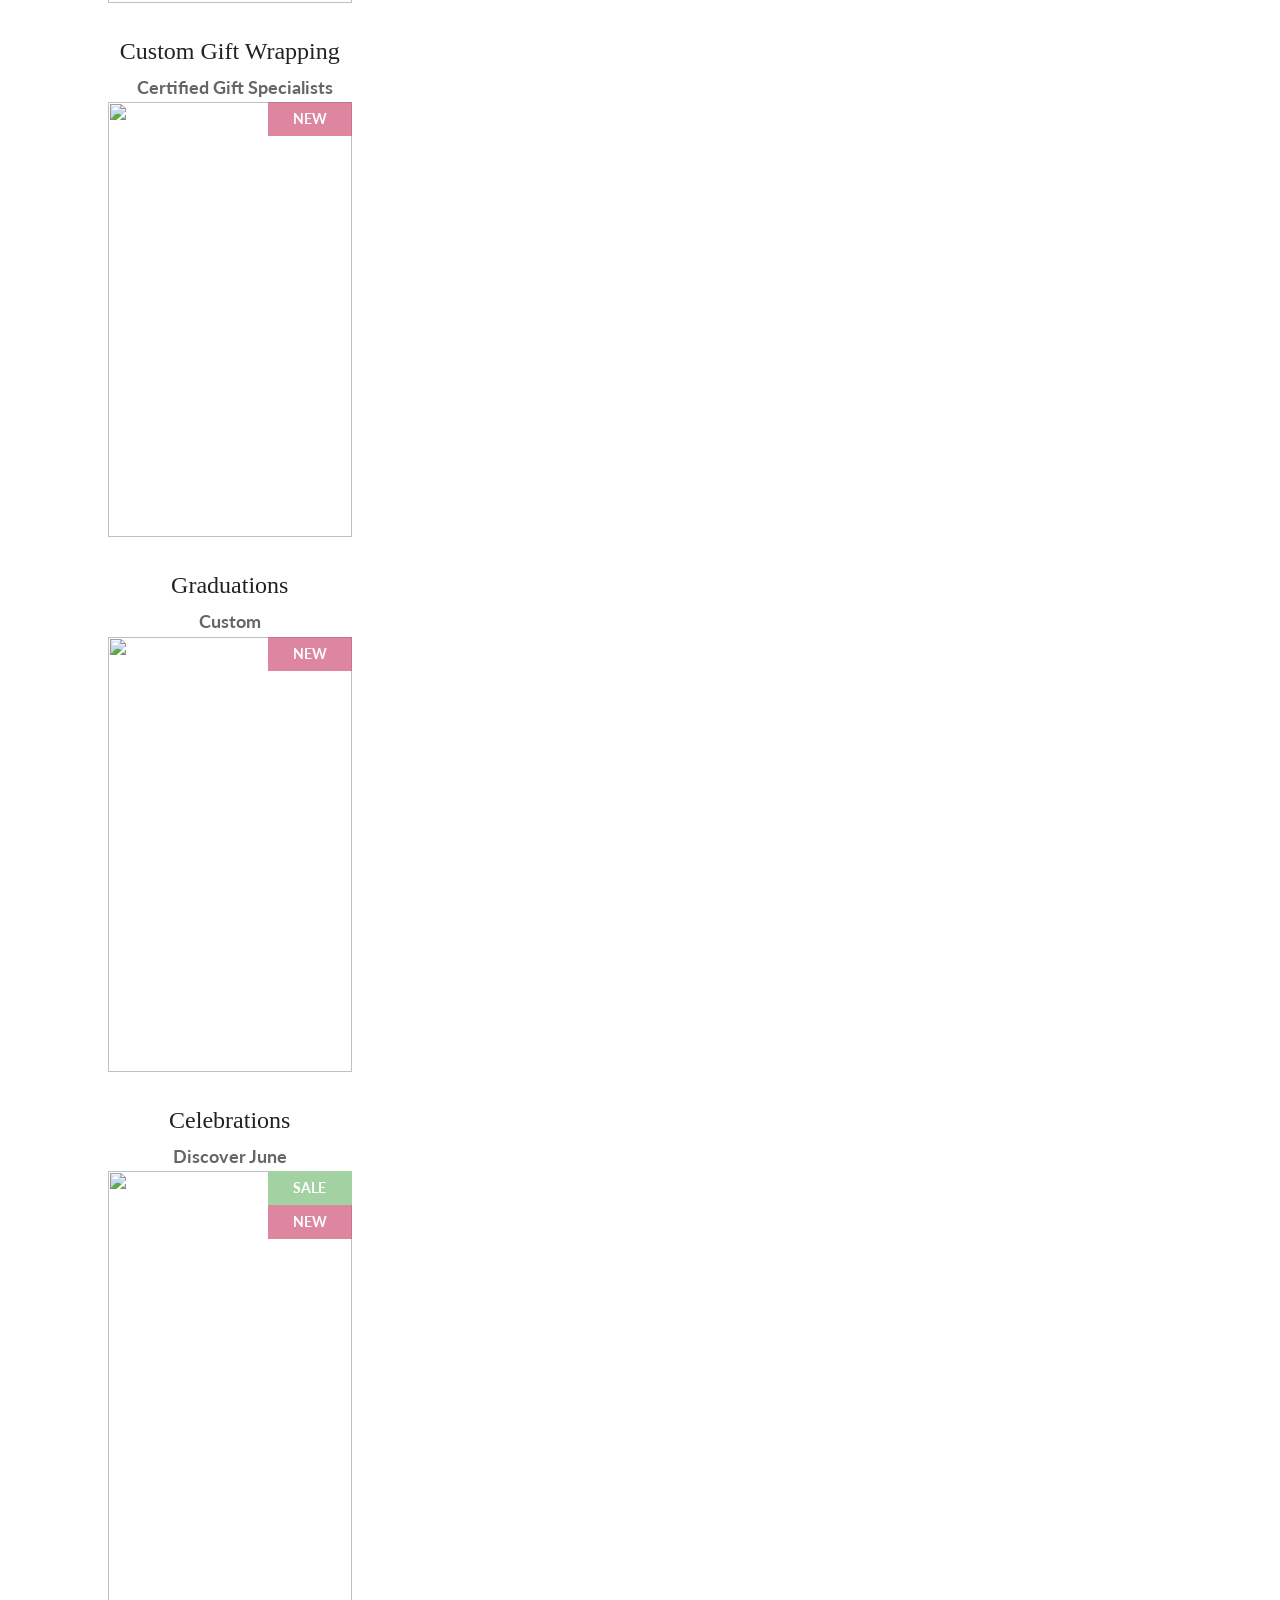
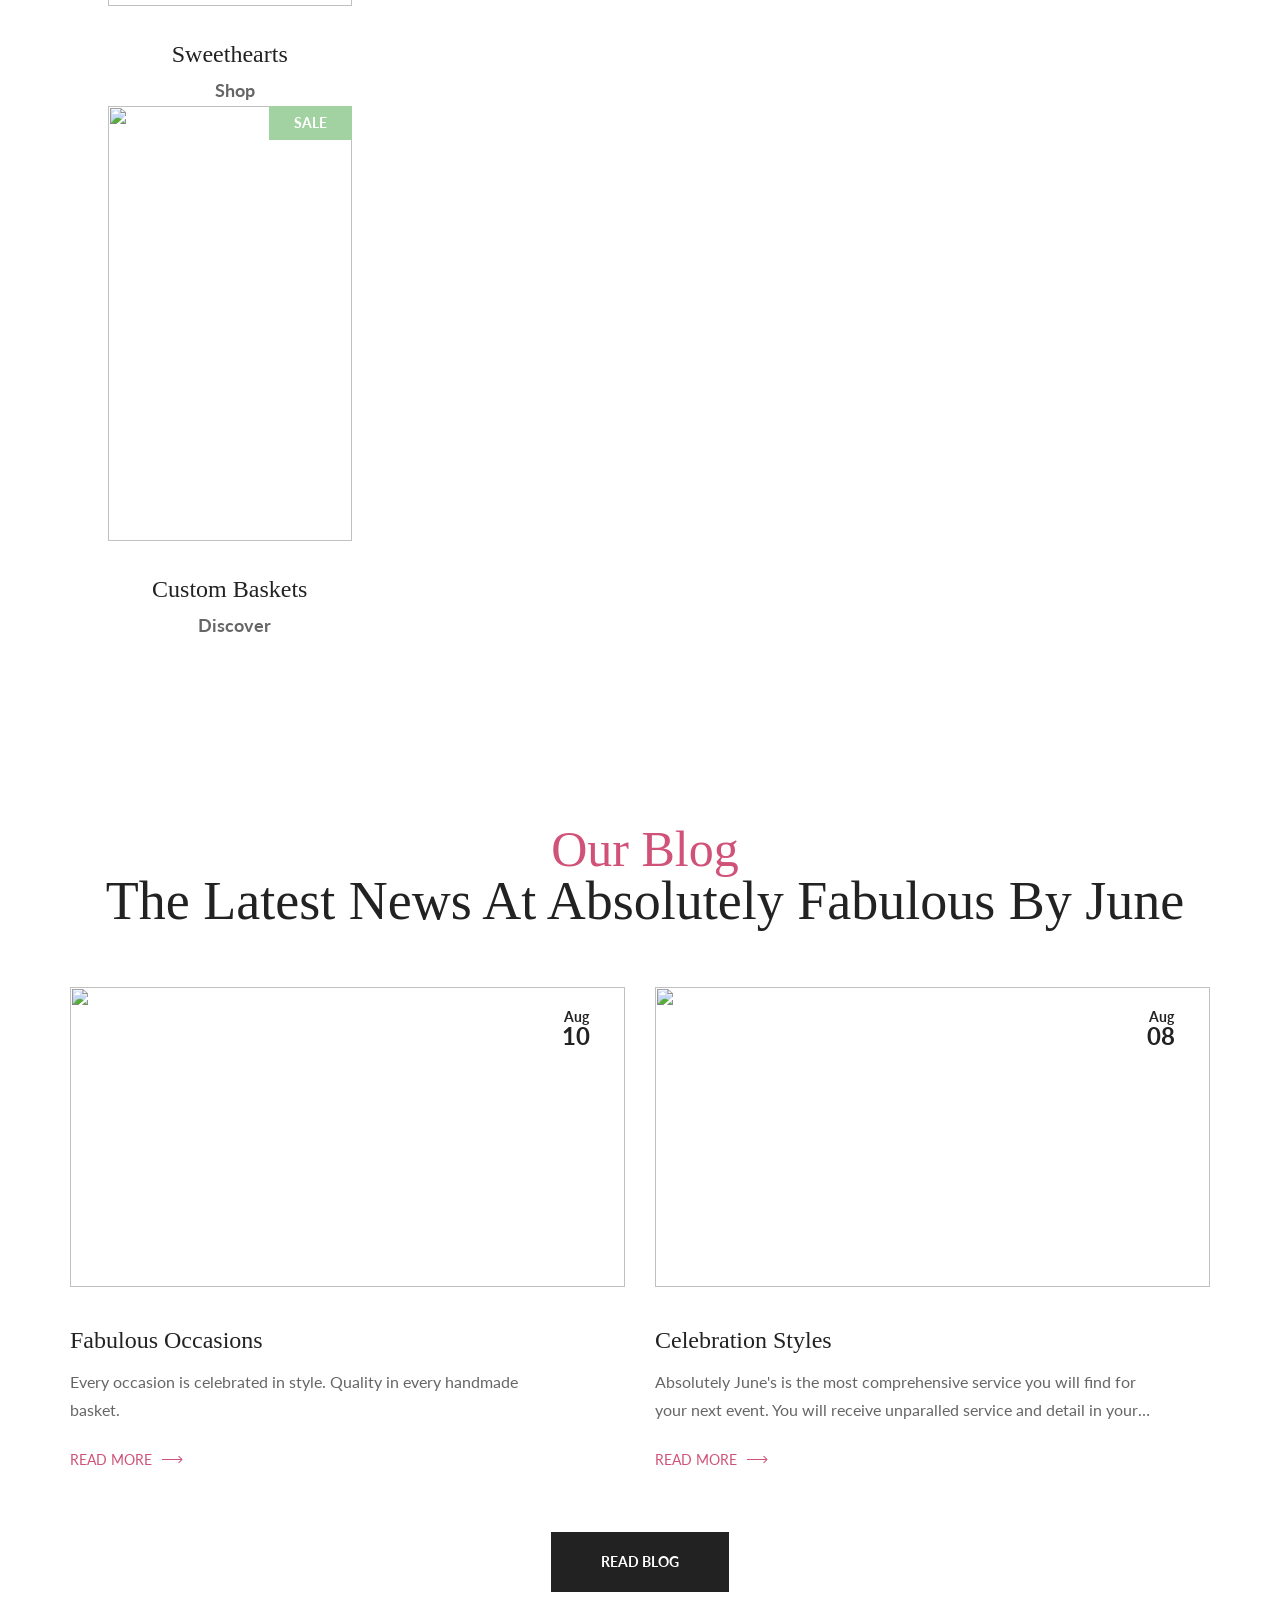
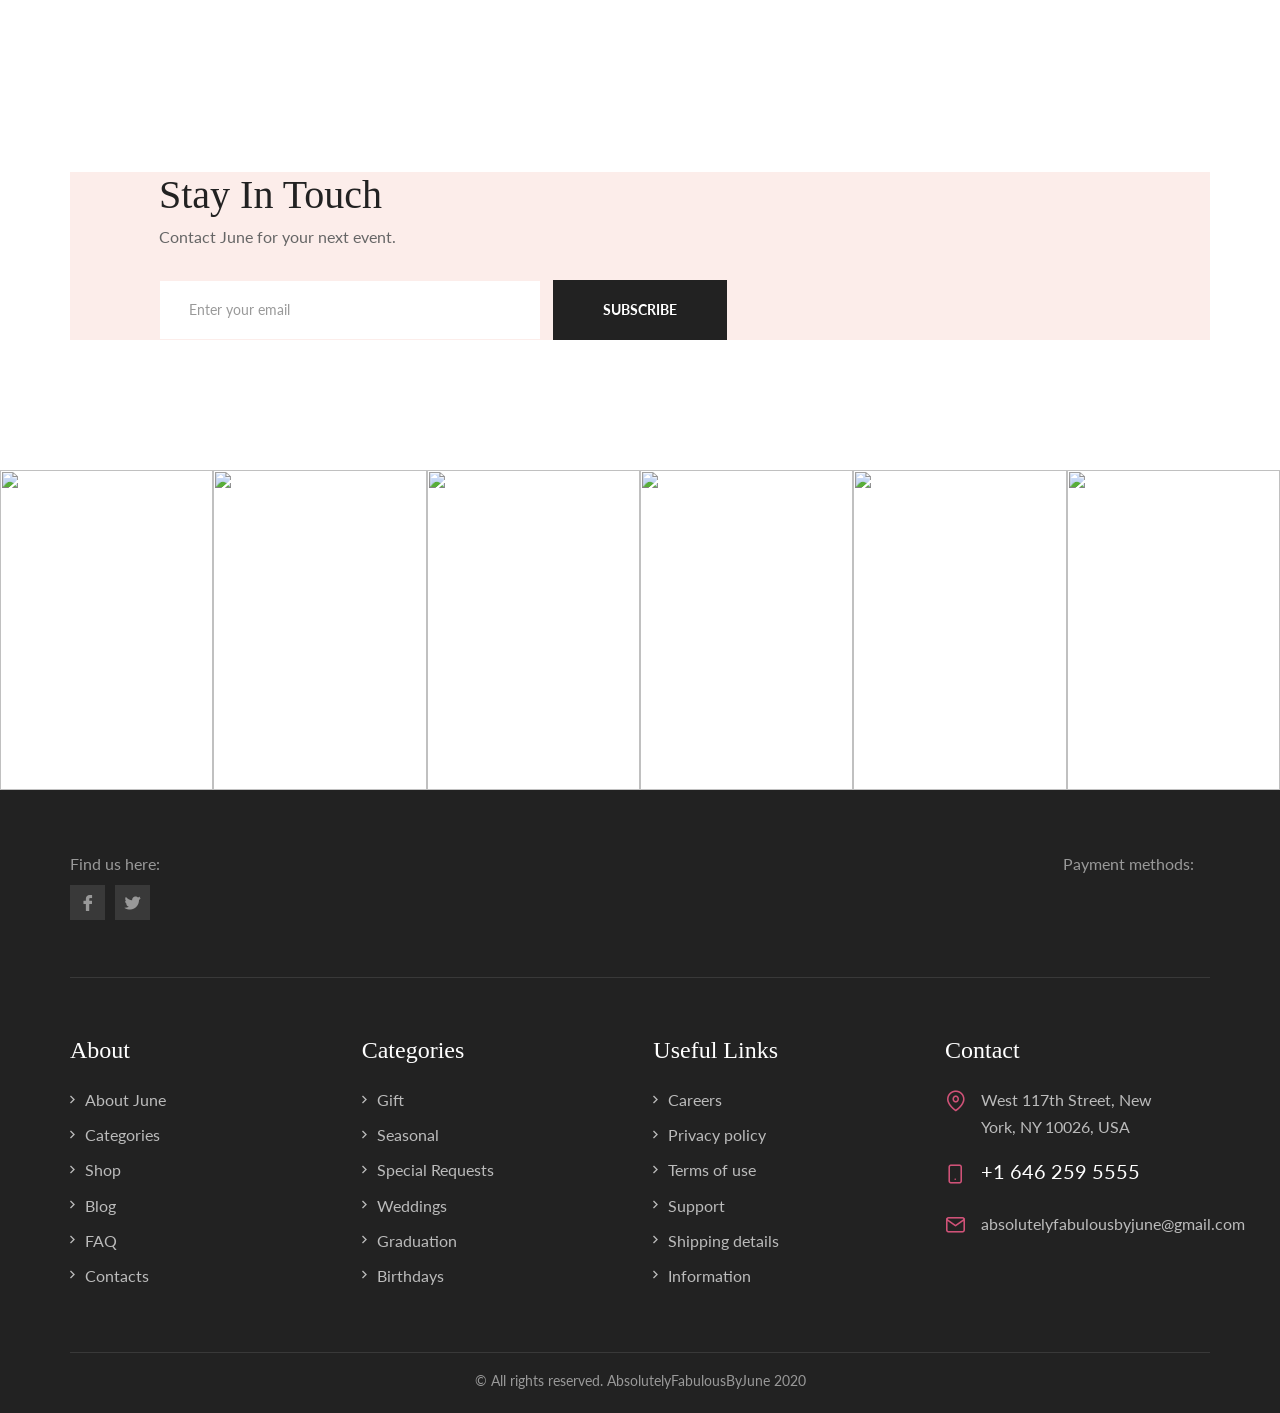
==== commit 5c27177d: "Add files via upload" ====
--- a/index.html
+++ b/index.html
@@ -11,10 +11,14 @@
 	<meta name='June creates amazing holiday gift baskets for every holiday. ' content="Absolutely Fabulous by June has gift baskets for every occasion. We can create baskets for birthdays, graduations and weddings." />
 	<meta name="keywords" content="June, absolutelyfabulousbyjune, fabulous june, absolutely fabulous by june, imminent flair, Immenseharisma, june broxton, absolutely june" />
 	<link rel="icon" type="image/x-icon" href="https://res.cloudinary.com/dyqlkc3ri/image/upload/c_scale,h_36,w_36/v1554225042/JuneLogo11_dciobb.png" />
-	<link rel="preload stylesheet" href="css/style.css" as="style">
+	<link rel="stylesheet" href="css/style.css">
+	<link rel="stylesheet" href="https://cdnjs.cloudflare.com/ajax/libs/slick-carousel/1.8.1/slick.min.css">
+	<link rel="stylesheet" href="https://cdnjs.cloudflare.com/ajax/libs/slick-carousel/1.8.1/slick-theme.min.css">
+	<link rel="preconnect" href="https://fonts.googleapis.com">
+	<link href="https://fonts.googleapis.com/css2?family=Lato:wght@300;400;700&display=swap" rel="stylesheet">
 </head>
 
-<body class="loaded">
+<body>
 
 
 	<!-- BEGIN BODY -->
@@ -805,9 +809,9 @@
 
 	<!-- BODY EOF   -->
 
-	<script src="js/jquery-3.5.1.min.js"></script>
-	<script src="js/lazyload.min.js"></script>
-	<script src="js/slick.min.js"></script>
+	<script src="https://cdnjs.cloudflare.com/ajax/libs/jquery/3.5.1/jquery.min.js"></script>
+	
+	<script src="https://cdnjs.cloudflare.com/ajax/libs/slick-carousel/1.8.1/slick.min.js"></script>
 	<script src="js/custom.js"></script>
 </body>
 
--- a/css/style.css
+++ b/css/style.css
@@ -0,0 +1,9948 @@
+@charset "UTF-8";
+/* reset */
+/* main variables */
+body {
+	margin: 0px;
+	padding: 0px;
+	font-family: "Lato", sans-serif;
+	background-color: #fff;
+	height: 100%;
+	line-height: 1;
+	position: relative;
+	font-size: 16px !important;
+	-webkit-font-smoothing: antialiased;
+	-moz-osx-font-smoothing: grayscale;
+}
+
+/*MAIN*/
+html,
+body,
+div,
+span,
+applet,
+object,
+iframe,
+h1,
+h2,
+h3,
+h4,
+h5,
+h6,
+p,
+blockquote,
+pre,
+a,
+abbr,
+acronym,
+address,
+big,
+cite,
+code,
+del,
+dfn,
+em,
+img,
+ins,
+kbd,
+q,
+s,
+samp,
+small,
+strike,
+strong,
+sub,
+sup,
+tt,
+var,
+b,
+u,
+i,
+center,
+dl,
+dt,
+dd,
+ol,
+ul,
+li,
+fieldset,
+form,
+label,
+legend,
+table,
+caption,
+tbody,
+tfoot,
+thead,
+tr,
+th,
+td,
+article,
+aside,
+canvas,
+details,
+embed,
+figure,
+figcaption,
+footer,
+header,
+hgroup,
+menu,
+nav,
+output,
+ruby,
+section,
+summary,
+time,
+mark,
+audio,
+video {
+	margin: 0;
+	padding: 0;
+	border: 0;
+	font-size: 100%;
+}
+
+/* HTML5 display-role reset for older browsers */
+article,
+aside,
+details,
+figcaption,
+figure,
+footer,
+header,
+hgroup,
+menu,
+nav,
+section,
+main {
+	display: block;
+}
+
+blockquote,
+q {
+	quotes: none;
+}
+
+blockquote:before,
+blockquote:after,
+q:before,
+q:after {
+	content: "";
+	content: none;
+}
+
+table {
+	border-collapse: collapse;
+	border-width: 0px;
+	padding: 0px;
+	margin: 0px;
+}
+
+html {
+	height: 100%;
+	-webkit-text-size-adjust: none;
+	-ms-text-size-adjust: none;
+}
+
+input,
+textarea {
+	color: #333;
+	font-family: "Lato", sans-serif;
+	outline: none;
+	border-radius: 0;
+	-moz-border-radius: 0;
+	-webkit-border-radius: 0;
+	-webkit-appearance: none;
+}
+
+input[type="button"],
+input[type="submit"],
+button {
+	cursor: pointer;
+}
+
+td {
+	margin: 0px;
+	padding: 0px;
+}
+
+form {
+	padding: 0px;
+	margin: 0px;
+}
+
+a {
+	color: #d05278;
+	-webkit-transition: all 0.3s linear;
+	-o-transition: all 0.3s linear;
+	transition: all 0.3s linear;
+	text-decoration: none;
+	outline: none;
+	-webkit-tap-highlight-color: rgba(0, 0, 0, 0);
+}
+
+a,
+span,
+div,
+button {
+	outline: none !important;
+}
+
+input[type="submit"],
+input[type="button"],
+button {
+	-webkit-appearance: none;
+	outline: none;
+}
+
+* {
+	-webkit-box-sizing: border-box;
+	box-sizing: border-box;
+}
+
+*:before,
+*:after {
+	-webkit-box-sizing: border-box;
+	box-sizing: border-box;
+}
+
+.clearfix:after,
+.wrapper:after,
+.row:after {
+	content: ".";
+	display: block;
+	height: 0;
+	clear: both;
+	visibility: hidden;
+}
+
+img {
+	max-width: 100%;
+}
+
+ul,
+li {
+	list-style: none;
+}
+
+@font-face {
+	font-family: "icomoon";
+	src: url("../fonts/icomoon/icomoon.eot?1cf6lm");
+	src: url("../fonts/icomoon/icomoon.eot?1cf6lm#iefix")
+			format("embedded-opentype"),
+		url("../fonts/icomoon/icomoon.ttf?1cf6lm") format("truetype"),
+		url("../fonts/icomoon/icomoon.woff?1cf6lm") format("woff"),
+		url("../fonts/icomoon/icomoon.svg?1cf6lm#icomoon") format("svg");
+	font-weight: normal;
+	font-style: normal;
+	font-display: block;
+}
+
+[class^="icon-"],
+[class*=" icon-"] {
+	/* use !important to prevent issues with browser extensions that change fonts */
+	font-family: "icomoon" !important;
+	speak: never;
+	font-style: normal;
+	font-weight: normal;
+	font-variant: normal;
+	text-transform: none;
+	line-height: 1; /* Better Font Rendering =========== */
+	-webkit-font-smoothing: antialiased;
+	-moz-osx-font-smoothing: grayscale;
+}
+
+.icon-google:before {
+	content: "\e924";
+	color: #fff;
+}
+
+.icon-info:before {
+	content: "\e923";
+	color: #d05278;
+}
+
+.icon-star:before {
+	content: "\e91f";
+}
+
+.icon-step1:before {
+	content: "\e920";
+}
+
+.icon-step2:before {
+	content: "\e921";
+	color: #999;
+}
+
+.icon-step3:before {
+	content: "\e922";
+	color: #999;
+}
+
+.icon-comment:before {
+	content: "\e91a";
+	color: #999;
+}
+
+.icon-date:before {
+	content: "\e91b";
+	color: #999;
+}
+
+.icon-eye:before {
+	content: "\e91c";
+	color: #999;
+}
+
+.icon-reply:before {
+	content: "\e91d";
+	color: #d05278;
+}
+
+.icon-user2:before {
+	content: "\e91e";
+	color: #999;
+}
+
+.icon-arrow-md:before {
+	content: "\e919";
+	color: #d05278;
+}
+
+.icon-arrow-sm:before {
+	content: "\e918";
+	color: #bbb;
+}
+
+.icon-arrow:before {
+	content: "\e902";
+	color: #999;
+}
+
+.icon-24:before {
+	content: "\e900";
+}
+
+.icon-2:before {
+	content: "\e901";
+}
+
+.icon-arrow-lg:before {
+	content: "\e903";
+	color: #fff;
+}
+
+.icon-cart:before {
+	content: "\e904";
+}
+
+.icon-close:before {
+	content: "\e905";
+	color: #fff;
+}
+
+.icon-facebook:before {
+	content: "\e906";
+	color: #999;
+}
+
+.icon-heart:before {
+	content: "\e907";
+}
+
+.icon-helpline:before {
+	content: "\e908";
+}
+
+.icon-in:before {
+	content: "\e909";
+	color: #999;
+}
+
+.icon-insta:before {
+	content: "\e90a";
+	color: #fff;
+}
+
+.icon-mail:before {
+	content: "\e90b";
+	color: #d05278;
+}
+
+.icon-map-pin:before {
+	content: "\e90c";
+	color: #d05278;
+}
+
+.icon-map-pin-big:before {
+	content: "\e90d";
+}
+
+.icon-natural:before {
+	content: "\e90e";
+}
+
+.icon-organic:before {
+	content: "\e90f";
+}
+
+.icon-phone:before {
+	content: "\e910";
+}
+
+.icon-quality:before {
+	content: "\e911";
+}
+
+.icon-search:before {
+	content: "\e912";
+}
+
+.icon-shipping:before {
+	content: "\e913";
+}
+
+.icon-smartphone:before {
+	content: "\e914";
+	color: #d05278;
+}
+
+.icon-twitter:before {
+	content: "\e915";
+	color: #999;
+}
+
+.icon-user:before {
+	content: "\e916";
+}
+
+.icon-video:before {
+	content: "\e917";
+}
+
+/* checkbox */
+/* radio */
+/* select */
+.jq-checkbox {
+	top: -1px;
+	width: 13px;
+	height: 13px;
+	border: 1px solid #c3c3c3;
+	border-radius: 3px;
+	-moz-border-radius: 3px;
+	-webkit-border-radius: 3px;
+	background: #f6f6f6;
+	box-shadow: 0 0 1px 0px rgba(0, 0, 0, 0.05);
+	-moz-box-shadow: 0 0 1px 0px rgba(0, 0, 0, 0.05);
+	-webkit-box-shadow: 0 0 1px 0px rgba(0, 0, 0, 0.05);
+	vertical-align: middle;
+	cursor: pointer;
+}
+
+.jq-checkbox.checked .jq-checkbox__div {
+	width: 9px;
+	height: 9px;
+	margin: 2px 0 0 2px;
+	background: #666;
+	box-shadow: 0 0 1px 0px rgba(0, 0, 0, 0.05);
+	-moz-box-shadow: 0 0 1px 0px rgba(0, 0, 0, 0.05);
+	-webkit-box-shadow: 0 0 1px 0px rgba(0, 0, 0, 0.05);
+}
+
+.jq-checkbox.disabled {
+	opacity: 0.5;
+}
+
+.jq-radio {
+	width: 12px;
+	height: 12px;
+	border: 1px solid #c3c3c3;
+	border-radius: 50%;
+	-moz-border-radius: 50%;
+	-webkit-border-radius: 50%;
+	background: #f6f6f6;
+	box-shadow: 0 0 0 0px rgba(0, 0, 0, 0);
+	-moz-box-shadow: 0 0 0 0px rgba(0, 0, 0, 0);
+	-webkit-box-shadow: 0 0 0 0px rgba(0, 0, 0, 0);
+	vertical-align: middle;
+	cursor: pointer;
+}
+
+.jq-radio.checked .jq-radio__div {
+	width: 6px;
+	height: 6px;
+	margin: 3px 0 0 3px;
+	background: #666;
+}
+
+.jq-radio.disabled {
+	opacity: 0.5;
+}
+
+.jq-file {
+	width: 270px;
+	-webkit-box-shadow: 0 1px 2px rgba(0, 0, 0, 0.1);
+	box-shadow: 0 1px 2px rgba(0, 0, 0, 0.1);
+	-webkit-border-radius: 4px;
+	border-radius: 4px;
+}
+
+.jq-file input {
+	cursor: pointer;
+	height: auto;
+	line-height: 1em;
+}
+
+.jq-file__name {
+	-webkit-box-sizing: border-box;
+	box-sizing: border-box;
+	width: 100%;
+	height: 32px;
+	padding: 0 80px 0 10px;
+	color: #333;
+	font: 14px/30px Arial, sans-serif;
+	white-space: nowrap;
+	-o-text-overflow: ellipsis;
+	text-overflow: ellipsis;
+	overflow: hidden;
+	border: 1px solid #ccc;
+	border-bottom-color: #b3b3b3;
+	-webkit-border-radius: 4px;
+	border-radius: 4px;
+	-webkit-box-shadow: inset 1px 1px #f1f1f1;
+	box-shadow: inset 1px 1px #f1f1f1;
+	background: #fff;
+}
+
+.focused .jq-file__name {
+	border: 1px solid #5794bf;
+}
+
+.jq-file__browse {
+	position: absolute;
+	top: 1px;
+	right: 1px;
+	padding: 0 10px;
+	border-left: 1px solid #ccc;
+	-webkit-border-radius: 0 4px 4px 0;
+	border-radius: 0 4px 4px 0;
+	background: #f1f1f1
+		url(2Z0d2FyZQBBZG9iZSBJbWFnZVJlYWR5ccllPAAAABdJREFUeNpi+v//PxM2zMDAQEtxgAADAF2uTe9L4getAAAAAElFTkSuQmCC)
+		repeat-x;
+	-webkit-box-shadow: inset 1px -1px #f1f1f1, inset -1px 0 #f1f1f1,
+		0 1px 2px rgba(0, 0, 0, 0.1);
+	box-shadow: inset 1px -1px #f1f1f1, inset -1px 0 #f1f1f1,
+		0 1px 2px rgba(0, 0, 0, 0.1);
+	color: #333;
+	text-shadow: 1px 1px #fff;
+	font: 14px/30px Arial, sans-serif;
+}
+
+.jq-file:hover .jq-file__browse {
+	background-color: #e6e6e6;
+	background-position: 0 -10px;
+}
+
+.jq-file:active .jq-file__browse {
+	background: #f5f5f5;
+	-webkit-box-shadow: inset 1px 1px 3px #ddd;
+	box-shadow: inset 1px 1px 3px #ddd;
+}
+
+.jq-file.disabled .jq-file__name {
+	color: #888;
+}
+
+.jq-file.disabled,
+.jq-file.disabled .jq-file__browse {
+	border-color: #ccc;
+	background: #f5f5f5;
+	-webkit-box-shadow: none;
+	box-shadow: none;
+	color: #888;
+}
+
+.jq-selectbox {
+	vertical-align: middle;
+	cursor: pointer;
+	width: 100%;
+}
+
+.jq-selectbox__select {
+	height: 40px;
+	padding: 10px 40px 0 15px;
+	border: 1px solid #c3c3c3;
+	-webkit-border-radius: 3px;
+	border-radius: 3px;
+	background: #f5f5f5;
+	-webkit-box-shadow: 0 0 2px 0px rgba(0, 0, 0, 0);
+	box-shadow: 0 0 2px 0px rgba(0, 0, 0, 0);
+	font-size: 14px;
+	line-height: 18px;
+	color: #000;
+	font-family: Arial, sans-serif;
+}
+
+.jq-selectbox__select:hover {
+	background: #f5f5f5;
+}
+
+.jq-selectbox__select:active {
+	background: #f5f5f5;
+}
+
+.jq-selectbox.focused .jq-selectbox__select {
+	background: #f5f5f5;
+}
+
+.opened .jq-selectbox__select {
+	border-color: #000;
+}
+
+.jq-selectbox.disabled .jq-selectbox__select {
+	border-color: #ccc;
+	background: #f5f5f5;
+	-webkit-box-shadow: none;
+	box-shadow: none;
+	color: #888;
+}
+
+.jq-selectbox__select-text {
+	display: block;
+	width: 100%;
+	overflow: hidden;
+	-o-text-overflow: ellipsis;
+	text-overflow: ellipsis;
+	white-space: nowrap;
+}
+
+.jq-selectbox__trigger {
+	position: absolute;
+	top: 0;
+	right: 0;
+	width: 34px;
+	height: 100%;
+}
+
+.jq-selectbox__trigger-arrow {
+	position: absolute;
+	top: 14px;
+	right: 12px;
+	width: 0;
+	height: 0;
+	overflow: hidden;
+	border-top: 5px solid #000;
+	border-right: 5px solid transparent;
+	border-left: 5px solid transparent;
+	background: none;
+}
+
+.jq-selectbox__dropdown {
+	top: 40px;
+	width: 100%;
+	-webkit-box-sizing: border-box;
+	box-sizing: border-box;
+	margin: 0;
+	padding: 0;
+	border: 1px solid #000;
+	-webkit-border-radius: 4px;
+	border-radius: 4px;
+	background: #fff;
+	box-shadow: 0 0 2px 0px rgba(0, 0, 0, 0.1);
+	-moz-box-shadow: 0 0 2px 0px rgba(0, 0, 0, 0.1);
+	-webkit-box-shadow: 0 0 2px 0px rgba(0, 0, 0, 0.1);
+}
+
+.jq-selectbox__search {
+	margin: 5px;
+}
+
+.jq-selectbox__search input {
+	-webkit-box-sizing: border-box;
+	box-sizing: border-box;
+	width: 100%;
+	margin: 0;
+	padding: 5px 27px 6px 8px;
+	outline: none;
+	border: 1px solid #ccc;
+	-webkit-border-radius: 3px;
+	border-radius: 3px;
+	background: url([data-uri])
+		no-repeat 100% 50%;
+	-webkit-box-shadow: inset 1px 1px #f1f1f1;
+	box-shadow: inset 1px 1px #f1f1f1;
+	color: #333;
+	-webkit-appearance: textfield;
+}
+
+.jq-selectbox__search input::-webkit-search-cancel-button,
+.jq-selectbox__search input::-webkit-search-decoration {
+	-webkit-appearance: none;
+}
+
+.jq-selectbox__not-found {
+	margin: 5px;
+	padding: 5px 8px 6px;
+	background: #f0f0f0;
+	font-size: 13px;
+}
+
+.jq-selectbox ul {
+	margin: 0;
+	padding: 0;
+}
+
+.jq-selectbox li {
+	min-height: 18px;
+	padding: 5px 10px 5px 10px;
+	color: #000;
+	font-size: 14px;
+	line-height: 18px;
+	font-family: Arial, sans-serif;
+}
+
+.jq-selectbox li.selected {
+	background-color: #000;
+	color: #fff;
+}
+
+.jq-selectbox li:hover {
+	background-color: #000;
+	color: #fff;
+}
+
+.jq-selectbox li.disabled {
+	color: #ccc;
+	background: none;
+}
+
+.jq-selectbox li.disabled:hover {
+	background: none;
+}
+
+.jq-selectbox li.optgroup {
+	font-weight: bold;
+}
+
+.jq-selectbox li.optgroup:hover {
+	background: none;
+	color: #231f20;
+	cursor: default;
+}
+
+.jq-selectbox li.option {
+	padding-left: 25px;
+}
+
+.jq-select-multiple {
+	-webkit-box-sizing: border-box;
+	box-sizing: border-box;
+	padding: 1px;
+	border: 1px solid #ccc;
+	border-bottom-color: #b3b3b3;
+	-webkit-border-radius: 4px;
+	border-radius: 4px;
+	-webkit-box-shadow: inset 1px 1px #f1f1f1, 0 1px 2px rgba(0, 0, 0, 0.1);
+	box-shadow: inset 1px 1px #f1f1f1, 0 1px 2px rgba(0, 0, 0, 0.1);
+	background: #fff;
+	color: #333;
+	font: 14px/18px Arial, sans-serif;
+	cursor: default;
+}
+
+.jq-select-multiple.focused {
+	border: 1px solid #5794bf;
+}
+
+.jq-select-multiple.disabled {
+	border-color: #ccc;
+	background: #f5f5f5;
+	-webkit-box-shadow: none;
+	box-shadow: none;
+	color: #888;
+}
+
+.jq-select-multiple ul {
+	margin: 0;
+	padding: 0;
+}
+
+.jq-select-multiple li {
+	padding: 3px 9px 4px;
+	list-style: none;
+}
+
+.jq-select-multiple li:first-child {
+	-webkit-border-radius: 3px 3px 0 0;
+	border-radius: 3px 3px 0 0;
+}
+
+.jq-select-multiple li:last-child {
+	-webkit-border-radius: 0 0 3px 3px;
+	border-radius: 0 0 3px 3px;
+}
+
+.jq-select-multiple li.selected {
+	background: #08c;
+	color: #fff;
+}
+
+.jq-select-multiple li.disabled {
+	color: #aaa;
+}
+
+.jq-select-multiple.disabled li.selected,
+.jq-select-multiple li.selected.disabled {
+	background: #ccc;
+	color: #fff;
+}
+
+.jq-select-multiple li.optgroup {
+	font-weight: bold;
+}
+
+.jq-select-multiple li.option {
+	padding-left: 25px;
+}
+
+/*!Ion.RangeSlider, 2.3.1, © Denis Ineshin, 2010 - 2019, IonDen.com, Build date: 2019-12-19 16:51:02*/
+.irs {
+	position: relative;
+	display: block;
+	-webkit-touch-callout: none;
+	-webkit-user-select: none;
+	-moz-user-select: none;
+	-ms-user-select: none;
+	user-select: none;
+	font-size: 12px;
+	font-family: Arial, sans-serif;
+}
+
+.irs-line {
+	position: relative;
+	display: block;
+	overflow: hidden;
+	outline: none !important;
+}
+
+.irs-bar {
+	position: absolute;
+	display: block;
+	left: 0;
+	width: 0;
+}
+
+.irs-shadow {
+	position: absolute;
+	display: none;
+	left: 0;
+	width: 0;
+}
+
+.irs-handle {
+	position: absolute;
+	display: block;
+	-webkit-box-sizing: border-box;
+	box-sizing: border-box;
+	cursor: default;
+	z-index: 1;
+}
+
+.irs-handle.type_last {
+	z-index: 2;
+}
+
+.irs-min,
+.irs-max {
+	position: absolute;
+	display: block;
+	cursor: default;
+}
+
+.irs-min {
+	left: 0;
+}
+
+.irs-max {
+	right: 0;
+}
+
+.irs-from,
+.irs-to,
+.irs-single {
+	position: absolute;
+	display: block;
+	top: 0;
+	left: 0;
+	cursor: default;
+	white-space: nowrap;
+}
+
+.irs-grid {
+	position: absolute;
+	display: none;
+	bottom: 0;
+	left: 0;
+	width: 100%;
+	height: 20px;
+}
+
+.irs-with-grid .irs-grid {
+	display: block;
+}
+
+.irs-grid-pol {
+	position: absolute;
+	top: 0;
+	left: 0;
+	width: 1px;
+	height: 8px;
+	background: #000;
+}
+
+.irs-grid-pol.small {
+	height: 4px;
+}
+
+.irs-grid-text {
+	position: absolute;
+	bottom: 0;
+	left: 0;
+	white-space: nowrap;
+	text-align: center;
+	font-size: 9px;
+	line-height: 9px;
+	padding: 0 3px;
+	color: #000;
+}
+
+.irs-disable-mask {
+	position: absolute;
+	display: block;
+	top: 0;
+	left: -1%;
+	width: 102%;
+	height: 100%;
+	cursor: default;
+	background: rgba(0, 0, 0, 0);
+	z-index: 2;
+}
+
+.lt-ie9 .irs-disable-mask {
+	background: #000;
+	filter: alpha(opacity=0);
+	cursor: not-allowed;
+}
+
+.irs-disabled {
+	opacity: 0.4;
+}
+
+.irs-hidden-input {
+	position: absolute !important;
+	display: block !important;
+	top: 0 !important;
+	left: 0 !important;
+	width: 0 !important;
+	height: 0 !important;
+	font-size: 0 !important;
+	line-height: 0 !important;
+	padding: 0 !important;
+	margin: 0 !important;
+	overflow: hidden;
+	outline: none !important;
+	z-index: -9999 !important;
+	background: none !important;
+	border-style: solid !important;
+	border-color: transparent !important;
+}
+
+.irs--flat {
+	height: 40px;
+}
+
+.irs--flat.irs-with-grid {
+	height: 60px;
+}
+
+.irs--flat .irs-line {
+	top: 25px;
+	height: 12px;
+	background-color: #e1e4e9;
+	-webkit-border-radius: 4px;
+	border-radius: 4px;
+}
+
+.irs--flat .irs-bar {
+	top: 25px;
+	height: 12px;
+	background-color: #ed5565;
+}
+
+.irs--flat .irs-bar--single {
+	-webkit-border-radius: 4px 0 0 4px;
+	border-radius: 4px 0 0 4px;
+}
+
+.irs--flat .irs-shadow {
+	height: 1px;
+	bottom: 16px;
+	background-color: #e1e4e9;
+}
+
+.irs--flat .irs-handle {
+	top: 22px;
+	width: 16px;
+	height: 18px;
+	background-color: transparent;
+}
+
+.irs--flat .irs-handle > i:first-child {
+	position: absolute;
+	display: block;
+	top: 0;
+	left: 50%;
+	width: 2px;
+	height: 100%;
+	margin-left: -1px;
+	background-color: #da4453;
+}
+
+.irs--flat .irs-handle.state_hover > i:first-child,
+.irs--flat .irs-handle:hover > i:first-child {
+	background-color: #a43540;
+}
+
+.irs--flat .irs-min,
+.irs--flat .irs-max {
+	top: 0;
+	padding: 1px 3px;
+	color: #999;
+	font-size: 10px;
+	line-height: 1.333;
+	text-shadow: none;
+	background-color: #e1e4e9;
+	-webkit-border-radius: 4px;
+	border-radius: 4px;
+}
+
+.irs--flat .irs-from,
+.irs--flat .irs-to,
+.irs--flat .irs-single {
+	color: white;
+	font-size: 10px;
+	line-height: 1.333;
+	text-shadow: none;
+	padding: 1px 5px;
+	background-color: #ed5565;
+	-webkit-border-radius: 4px;
+	border-radius: 4px;
+}
+
+.irs--flat .irs-from:before,
+.irs--flat .irs-to:before,
+.irs--flat .irs-single:before {
+	position: absolute;
+	display: block;
+	content: "";
+	bottom: -6px;
+	left: 50%;
+	width: 0;
+	height: 0;
+	margin-left: -3px;
+	overflow: hidden;
+	border: 3px solid transparent;
+	border-top-color: #ed5565;
+}
+
+.irs--flat .irs-grid-pol {
+	background-color: #e1e4e9;
+}
+
+.irs--flat .irs-grid-text {
+	color: #999;
+}
+
+.irs--big {
+	height: 55px;
+}
+
+.irs--big.irs-with-grid {
+	height: 70px;
+}
+
+.irs--big .irs-line {
+	top: 33px;
+	height: 12px;
+	background-color: white;
+	background: -webkit-gradient(
+		linear,
+		left top,
+		left bottom,
+		color-stop(-50%, #ddd),
+		color-stop(150%, white)
+	);
+	background: -webkit-linear-gradient(top, #ddd -50%, white 150%);
+	background: -o-linear-gradient(top, #ddd -50%, white 150%);
+	background: linear-gradient(to bottom, #ddd -50%, white 150%);
+	border: 1px solid #ccc;
+	-webkit-border-radius: 12px;
+	border-radius: 12px;
+}
+
+.irs--big .irs-bar {
+	top: 33px;
+	height: 12px;
+	background-color: #92bce0;
+	border: 1px solid #428bca;
+	background: -webkit-gradient(
+		linear,
+		left top,
+		left bottom,
+		from(#ffffff),
+		color-stop(30%, #428bca),
+		to(#b9d4ec)
+	);
+	background: -webkit-linear-gradient(
+		top,
+		#ffffff 0%,
+		#428bca 30%,
+		#b9d4ec 100%
+	);
+	background: -o-linear-gradient(top, #ffffff 0%, #428bca 30%, #b9d4ec 100%);
+	background: linear-gradient(
+		to bottom,
+		#ffffff 0%,
+		#428bca 30%,
+		#b9d4ec 100%
+	);
+	-webkit-box-shadow: inset 0 0 1px 1px rgba(255, 255, 255, 0.5);
+	box-shadow: inset 0 0 1px 1px rgba(255, 255, 255, 0.5);
+}
+
+.irs--big .irs-bar--single {
+	-webkit-border-radius: 12px 0 0 12px;
+	border-radius: 12px 0 0 12px;
+}
+
+.irs--big .irs-shadow {
+	height: 1px;
+	bottom: 16px;
+	background-color: rgba(66, 139, 202, 0.5);
+}
+
+.irs--big .irs-handle {
+	top: 25px;
+	width: 30px;
+	height: 30px;
+	border: 1px solid rgba(0, 0, 0, 0.3);
+	background-color: #cbcfd5;
+	background: -webkit-gradient(
+		linear,
+		left top,
+		left bottom,
+		from(white),
+		color-stop(30%, #b4b9be),
+		to(white)
+	);
+	background: -webkit-linear-gradient(top, white 0%, #b4b9be 30%, white 100%);
+	background: -o-linear-gradient(top, white 0%, #b4b9be 30%, white 100%);
+	background: linear-gradient(to bottom, white 0%, #b4b9be 30%, white 100%);
+	-webkit-box-shadow: 1px 1px 2px rgba(0, 0, 0, 0.2), inset 0 0 3px 1px white;
+	box-shadow: 1px 1px 2px rgba(0, 0, 0, 0.2), inset 0 0 3px 1px white;
+	-webkit-border-radius: 30px;
+	border-radius: 30px;
+}
+
+.irs--big .irs-handle.state_hover,
+.irs--big .irs-handle:hover {
+	border-color: rgba(0, 0, 0, 0.45);
+	background-color: #939ba7;
+	background: -webkit-gradient(
+		linear,
+		left top,
+		left bottom,
+		from(white),
+		color-stop(30%, #919ba5),
+		to(white)
+	);
+	background: -webkit-linear-gradient(top, white 0%, #919ba5 30%, white 100%);
+	background: -o-linear-gradient(top, white 0%, #919ba5 30%, white 100%);
+	background: linear-gradient(to bottom, white 0%, #919ba5 30%, white 100%);
+}
+
+.irs--big .irs-min,
+.irs--big .irs-max {
+	top: 0;
+	padding: 1px 5px;
+	color: white;
+	text-shadow: none;
+	background-color: #9f9f9f;
+	-webkit-border-radius: 3px;
+	border-radius: 3px;
+}
+
+.irs--big .irs-from,
+.irs--big .irs-to,
+.irs--big .irs-single {
+	color: white;
+	text-shadow: none;
+	padding: 1px 5px;
+	background-color: #428bca;
+	background: -webkit-gradient(
+		linear,
+		left top,
+		left bottom,
+		from(#428bca),
+		to(#3071a9)
+	);
+	background: -webkit-linear-gradient(top, #428bca 0%, #3071a9 100%);
+	background: -o-linear-gradient(top, #428bca 0%, #3071a9 100%);
+	background: linear-gradient(to bottom, #428bca 0%, #3071a9 100%);
+	-webkit-border-radius: 3px;
+	border-radius: 3px;
+}
+
+.irs--big .irs-grid-pol {
+	background-color: #428bca;
+}
+
+.irs--big .irs-grid-text {
+	color: #428bca;
+}
+
+.irs--modern {
+	height: 55px;
+}
+
+.irs--modern.irs-with-grid {
+	height: 55px;
+}
+
+.irs--modern .irs-line {
+	top: 25px;
+	height: 5px;
+	background-color: #d1d6e0;
+	background: -webkit-gradient(
+		linear,
+		left top,
+		left bottom,
+		from(#e0e4ea),
+		to(#d1d6e0)
+	);
+	background: -webkit-linear-gradient(top, #e0e4ea 0%, #d1d6e0 100%);
+	background: -o-linear-gradient(top, #e0e4ea 0%, #d1d6e0 100%);
+	background: linear-gradient(to bottom, #e0e4ea 0%, #d1d6e0 100%);
+	border: 1px solid #a3adc1;
+	border-bottom-width: 0;
+	-webkit-border-radius: 5px;
+	border-radius: 5px;
+}
+
+.irs--modern .irs-bar {
+	top: 25px;
+	height: 5px;
+	background: #20b426;
+	background: -webkit-gradient(
+		linear,
+		left top,
+		left bottom,
+		from(#20b426),
+		to(#18891d)
+	);
+	background: -webkit-linear-gradient(top, #20b426 0%, #18891d 100%);
+	background: -o-linear-gradient(top, #20b426 0%, #18891d 100%);
+	background: linear-gradient(to bottom, #20b426 0%, #18891d 100%);
+}
+
+.irs--modern .irs-bar--single {
+	-webkit-border-radius: 5px 0 0 5px;
+	border-radius: 5px 0 0 5px;
+}
+
+.irs--modern .irs-shadow {
+	height: 1px;
+	bottom: 21px;
+	background-color: rgba(209, 214, 224, 0.5);
+}
+
+.irs--modern .irs-handle {
+	top: 37px;
+	width: 12px;
+	height: 13px;
+	border: 1px solid #a3adc1;
+	border-top-width: 0;
+	-webkit-box-shadow: 1px 1px 1px rgba(0, 0, 0, 0.1);
+	box-shadow: 1px 1px 1px rgba(0, 0, 0, 0.1);
+	-webkit-border-radius: 0 0 3px 3px;
+	border-radius: 0 0 3px 3px;
+}
+
+.irs--modern .irs-handle > i:nth-child(1) {
+	position: absolute;
+	display: block;
+	top: -4px;
+	left: 1px;
+	width: 6px;
+	height: 6px;
+	border: 1px solid #a3adc1;
+	background: white;
+	-webkit-transform: rotate(45deg);
+	-ms-transform: rotate(45deg);
+	transform: rotate(45deg);
+}
+
+.irs--modern .irs-handle > i:nth-child(2) {
+	position: absolute;
+	display: block;
+	-webkit-box-sizing: border-box;
+	box-sizing: border-box;
+	top: 0;
+	left: 0;
+	width: 10px;
+	height: 12px;
+	background: #e9e6e6;
+	background: -webkit-gradient(
+		linear,
+		left top,
+		left bottom,
+		from(white),
+		to(#e9e6e6)
+	);
+	background: -webkit-linear-gradient(top, white 0%, #e9e6e6 100%);
+	background: -o-linear-gradient(top, white 0%, #e9e6e6 100%);
+	background: linear-gradient(to bottom, white 0%, #e9e6e6 100%);
+	-webkit-border-radius: 0 0 3px 3px;
+	border-radius: 0 0 3px 3px;
+}
+
+.irs--modern .irs-handle > i:nth-child(3) {
+	position: absolute;
+	display: block;
+	-webkit-box-sizing: border-box;
+	box-sizing: border-box;
+	top: 3px;
+	left: 3px;
+	width: 4px;
+	height: 5px;
+	border-left: 1px solid #a3adc1;
+	border-right: 1px solid #a3adc1;
+}
+
+.irs--modern .irs-handle.state_hover,
+.irs--modern .irs-handle:hover {
+	border-color: #7685a2;
+	background: #c3c7cd;
+	background: -webkit-gradient(
+		linear,
+		left top,
+		left bottom,
+		from(#ffffff),
+		color-stop(30%, #919ba5),
+		to(#ffffff)
+	);
+	background: -webkit-linear-gradient(
+		top,
+		#ffffff 0%,
+		#919ba5 30%,
+		#ffffff 100%
+	);
+	background: -o-linear-gradient(top, #ffffff 0%, #919ba5 30%, #ffffff 100%);
+	background: linear-gradient(
+		to bottom,
+		#ffffff 0%,
+		#919ba5 30%,
+		#ffffff 100%
+	);
+}
+
+.irs--modern .irs-handle.state_hover > i:nth-child(1),
+.irs--modern .irs-handle:hover > i:nth-child(1) {
+	border-color: #7685a2;
+}
+
+.irs--modern .irs-handle.state_hover > i:nth-child(3),
+.irs--modern .irs-handle:hover > i:nth-child(3) {
+	border-color: #48536a;
+}
+
+.irs--modern .irs-min,
+.irs--modern .irs-max {
+	top: 0;
+	font-size: 10px;
+	line-height: 1.333;
+	text-shadow: none;
+	padding: 1px 5px;
+	color: white;
+	background-color: #d1d6e0;
+	-webkit-border-radius: 5px;
+	border-radius: 5px;
+}
+
+.irs--modern .irs-from,
+.irs--modern .irs-to,
+.irs--modern .irs-single {
+	font-size: 10px;
+	line-height: 1.333;
+	text-shadow: none;
+	padding: 1px 5px;
+	background-color: #20b426;
+	color: white;
+	-webkit-border-radius: 5px;
+	border-radius: 5px;
+}
+
+.irs--modern .irs-from:before,
+.irs--modern .irs-to:before,
+.irs--modern .irs-single:before {
+	position: absolute;
+	display: block;
+	content: "";
+	bottom: -6px;
+	left: 50%;
+	width: 0;
+	height: 0;
+	margin-left: -3px;
+	overflow: hidden;
+	border: 3px solid transparent;
+	border-top-color: #20b426;
+}
+
+.irs--modern .irs-grid {
+	height: 25px;
+}
+
+.irs--modern .irs-grid-pol {
+	background-color: #dedede;
+}
+
+.irs--modern .irs-grid-text {
+	color: silver;
+	font-size: 13px;
+}
+
+.irs--sharp {
+	height: 50px;
+	font-size: 12px;
+	line-height: 1;
+}
+
+.irs--sharp.irs-with-grid {
+	height: 57px;
+}
+
+.irs--sharp .irs-line {
+	top: 30px;
+	height: 2px;
+	background-color: black;
+	-webkit-border-radius: 2px;
+	border-radius: 2px;
+}
+
+.irs--sharp .irs-bar {
+	top: 30px;
+	height: 2px;
+	background-color: #ee22fa;
+}
+
+.irs--sharp .irs-bar--single {
+	-webkit-border-radius: 2px 0 0 2px;
+	border-radius: 2px 0 0 2px;
+}
+
+.irs--sharp .irs-shadow {
+	height: 1px;
+	bottom: 21px;
+	background-color: rgba(0, 0, 0, 0.5);
+}
+
+.irs--sharp .irs-handle {
+	top: 25px;
+	width: 10px;
+	height: 10px;
+	background-color: #a804b2;
+}
+
+.irs--sharp .irs-handle > i:first-child {
+	position: absolute;
+	display: block;
+	top: 100%;
+	left: 0;
+	width: 0;
+	height: 0;
+	border: 5px solid transparent;
+	border-top-color: #a804b2;
+}
+
+.irs--sharp .irs-handle.state_hover,
+.irs--sharp .irs-handle:hover {
+	background-color: black;
+}
+
+.irs--sharp .irs-handle.state_hover > i:first-child,
+.irs--sharp .irs-handle:hover > i:first-child {
+	border-top-color: black;
+}
+
+.irs--sharp .irs-min,
+.irs--sharp .irs-max {
+	color: white;
+	font-size: 14px;
+	line-height: 1;
+	top: 0;
+	padding: 3px 4px;
+	opacity: 0.4;
+	background-color: #a804b2;
+	-webkit-border-radius: 2px;
+	border-radius: 2px;
+}
+
+.irs--sharp .irs-from,
+.irs--sharp .irs-to,
+.irs--sharp .irs-single {
+	font-size: 14px;
+	line-height: 1;
+	text-shadow: none;
+	padding: 3px 4px;
+	background-color: #a804b2;
+	color: white;
+	-webkit-border-radius: 2px;
+	border-radius: 2px;
+}
+
+.irs--sharp .irs-from:before,
+.irs--sharp .irs-to:before,
+.irs--sharp .irs-single:before {
+	position: absolute;
+	display: block;
+	content: "";
+	bottom: -6px;
+	left: 50%;
+	width: 0;
+	height: 0;
+	margin-left: -3px;
+	overflow: hidden;
+	border: 3px solid transparent;
+	border-top-color: #a804b2;
+}
+
+.irs--sharp .irs-grid {
+	height: 25px;
+}
+
+.irs--sharp .irs-grid-pol {
+	background-color: #dedede;
+}
+
+.irs--sharp .irs-grid-text {
+	color: silver;
+	font-size: 13px;
+}
+
+.irs--round {
+	height: 50px;
+}
+
+.irs--round.irs-with-grid {
+	height: 65px;
+}
+
+.irs--round .irs-line {
+	top: 36px;
+	height: 4px;
+	background-color: #dee4ec;
+	-webkit-border-radius: 4px;
+	border-radius: 4px;
+}
+
+.irs--round .irs-bar {
+	top: 36px;
+	height: 4px;
+	background-color: #006cfa;
+}
+
+.irs--round .irs-bar--single {
+	-webkit-border-radius: 4px 0 0 4px;
+	border-radius: 4px 0 0 4px;
+}
+
+.irs--round .irs-shadow {
+	height: 4px;
+	bottom: 21px;
+	background-color: rgba(222, 228, 236, 0.5);
+}
+
+.irs--round .irs-handle {
+	top: 26px;
+	width: 24px;
+	height: 24px;
+	border: 4px solid #006cfa;
+	background-color: white;
+	-webkit-border-radius: 24px;
+	border-radius: 24px;
+	-webkit-box-shadow: 0 1px 3px rgba(0, 0, 255, 0.3);
+	box-shadow: 0 1px 3px rgba(0, 0, 255, 0.3);
+}
+
+.irs--round .irs-handle.state_hover,
+.irs--round .irs-handle:hover {
+	background-color: #f0f6ff;
+}
+
+.irs--round .irs-min,
+.irs--round .irs-max {
+	color: #333;
+	font-size: 14px;
+	line-height: 1;
+	top: 0;
+	padding: 3px 5px;
+	background-color: rgba(0, 0, 0, 0.1);
+	-webkit-border-radius: 4px;
+	border-radius: 4px;
+}
+
+.irs--round .irs-from,
+.irs--round .irs-to,
+.irs--round .irs-single {
+	font-size: 14px;
+	line-height: 1;
+	text-shadow: none;
+	padding: 3px 5px;
+	background-color: #006cfa;
+	color: white;
+	-webkit-border-radius: 4px;
+	border-radius: 4px;
+}
+
+.irs--round .irs-from:before,
+.irs--round .irs-to:before,
+.irs--round .irs-single:before {
+	position: absolute;
+	display: block;
+	content: "";
+	bottom: -6px;
+	left: 50%;
+	width: 0;
+	height: 0;
+	margin-left: -3px;
+	overflow: hidden;
+	border: 3px solid transparent;
+	border-top-color: #006cfa;
+}
+
+.irs--round .irs-grid {
+	height: 25px;
+}
+
+.irs--round .irs-grid-pol {
+	background-color: #dedede;
+}
+
+.irs--round .irs-grid-text {
+	color: silver;
+	font-size: 13px;
+}
+
+.irs--square {
+	height: 50px;
+}
+
+.irs--square.irs-with-grid {
+	height: 60px;
+}
+
+.irs--square .irs-line {
+	top: 31px;
+	height: 4px;
+	background-color: #dedede;
+}
+
+.irs--square .irs-bar {
+	top: 31px;
+	height: 4px;
+	background-color: black;
+}
+
+.irs--square .irs-shadow {
+	height: 2px;
+	bottom: 21px;
+	background-color: #dedede;
+}
+
+.irs--square .irs-handle {
+	top: 25px;
+	width: 16px;
+	height: 16px;
+	border: 3px solid black;
+	background-color: white;
+	-webkit-transform: rotate(45deg);
+	-ms-transform: rotate(45deg);
+	transform: rotate(45deg);
+}
+
+.irs--square .irs-handle.state_hover,
+.irs--square .irs-handle:hover {
+	background-color: #f0f6ff;
+}
+
+.irs--square .irs-min,
+.irs--square .irs-max {
+	color: #333;
+	font-size: 14px;
+	line-height: 1;
+	top: 0;
+	padding: 3px 5px;
+	background-color: rgba(0, 0, 0, 0.1);
+}
+
+.irs--square .irs-from,
+.irs--square .irs-to,
+.irs--square .irs-single {
+	font-size: 14px;
+	line-height: 1;
+	text-shadow: none;
+	padding: 3px 5px;
+	background-color: black;
+	color: white;
+}
+
+.irs--square .irs-grid {
+	height: 25px;
+}
+
+.irs--square .irs-grid-pol {
+	background-color: #dedede;
+}
+
+.irs--square .irs-grid-text {
+	color: silver;
+	font-size: 11px;
+}
+
+/* Slider */
+.slick-slider {
+	position: relative;
+	display: block;
+	-webkit-box-sizing: border-box;
+	box-sizing: border-box;
+	-webkit-touch-callout: none;
+	-webkit-user-select: none;
+	-moz-user-select: none;
+	-ms-user-select: none;
+	user-select: none;
+	-ms-touch-action: pan-y;
+	touch-action: pan-y;
+	-webkit-tap-highlight-color: transparent;
+}
+
+.slick-list {
+	position: relative;
+	overflow: hidden;
+	display: block;
+	margin: 0;
+	padding: 0;
+}
+
+.slick-list:focus {
+	outline: none;
+}
+
+.slick-list.dragging {
+	cursor: pointer;
+	cursor: hand;
+}
+
+.slick-slider .slick-track,
+.slick-slider .slick-list {
+	-webkit-transform: translate3d(0, 0, 0);
+	-ms-transform: translate3d(0, 0, 0);
+	transform: translate3d(0, 0, 0);
+}
+
+.slick-track {
+	position: relative;
+	left: 0;
+	top: 0;
+	display: block;
+	margin-left: auto;
+	margin-right: auto;
+}
+
+.slick-track:before,
+.slick-track:after {
+	content: "";
+	display: table;
+}
+
+.slick-track:after {
+	clear: both;
+}
+
+.slick-loading .slick-track {
+	visibility: hidden;
+}
+
+.slick-slide {
+	float: left;
+	height: 100%;
+	min-height: 1px;
+	display: none;
+}
+
+[dir="rtl"] .slick-slide {
+	float: right;
+}
+
+.slick-slide img {
+	display: block;
+}
+
+.slick-slide.slick-loading img {
+	display: none;
+}
+
+.slick-slide.dragging img {
+	pointer-events: none;
+}
+
+.slick-initialized .slick-slide {
+	display: block;
+}
+
+.slick-loading .slick-slide {
+	visibility: hidden;
+}
+
+.slick-vertical .slick-slide {
+	display: block;
+	height: auto;
+	border: 1px solid transparent;
+}
+
+.slick-arrow.slick-hidden {
+	display: none;
+}
+
+/*
+================================================================================
+|                                     HEADER                                   |
+================================================================================
+*/
+header {
+	width: 100%;
+	min-width: 320px;
+	text-align: left;
+	-webkit-box-ordinal-group: 2;
+	-ms-flex-order: 1;
+	order: 1;
+	-webkit-order: 1;
+}
+
+.header {
+	position: absolute;
+	left: 0;
+	top: 0;
+	width: 100%;
+	z-index: 101;
+}
+
+.header-top {
+	background-color: #222222;
+	padding: 13px 0;
+	position: absolute;
+	top: 0;
+	left: 0;
+	width: 100%;
+	text-align: center;
+}
+
+.header-top span {
+	font-weight: bold;
+	font-size: 14px;
+	color: #ffffff;
+	opacity: 0.8;
+	text-transform: uppercase;
+	margin-left: 60px;
+}
+
+.header-top-close {
+	position: absolute;
+	right: 14px;
+	top: 50%;
+	-webkit-transform: translateY(-50%);
+	-ms-transform: translateY(-50%);
+	transform: translateY(-50%);
+	cursor: pointer;
+	-webkit-transition: all 0.3s linear;
+	-o-transition: all 0.3s linear;
+	transition: all 0.3s linear;
+	font-size: 13px;
+}
+
+.header-top-close:hover {
+	opacity: 0.8;
+}
+
+.header-content {
+	padding: 72px 70px 0;
+	padding-right: 72px;
+	display: -webkit-box;
+	display: -webkit-flex;
+	display: -ms-flexbox;
+	display: flex;
+	-webkit-box-pack: justify;
+	-webkit-justify-content: space-between;
+	-ms-flex-pack: justify;
+	justify-content: space-between;
+	-webkit-box-align: center;
+	-webkit-align-items: center;
+	-ms-flex-align: center;
+	align-items: center;
+	-webkit-transition: all 0.3s linear;
+	-o-transition: all 0.3s linear;
+	transition: all 0.3s linear;
+}
+
+.header-content.fixed {
+	position: fixed;
+	width: 100%;
+	padding-top: 20px;
+	padding-bottom: 20px;
+	background-color: rgba(252, 237, 234, 0.9);
+}
+
+.header-box {
+	display: -webkit-box;
+	display: -webkit-flex;
+	display: -ms-flexbox;
+	display: flex;
+	-webkit-box-align: center;
+	-webkit-align-items: center;
+	-ms-flex-align: center;
+	align-items: center;
+	width: -webkit-calc(100% - 160px);
+	width: calc(100% - 160px);
+	-webkit-box-pack: justify;
+	-webkit-justify-content: space-between;
+	-ms-flex-pack: justify;
+	justify-content: space-between;
+}
+
+.header-nav {
+	display: -webkit-box;
+	display: -webkit-flex;
+	display: -ms-flexbox;
+	display: flex;
+	margin-right: auto;
+}
+
+.header-nav li {
+	margin: 0 30px;
+	position: relative;
+}
+
+.header-nav li a {
+	color: #222222;
+	font-size: 14px;
+	line-height: 17px;
+	position: relative;
+	text-transform: uppercase;
+	z-index: 2;
+}
+
+.header-nav li a:after {
+	content: "";
+	position: absolute;
+	left: 50%;
+	top: 50%;
+	-webkit-transform: translate(-50%, -50%);
+	-ms-transform: translate(-50%, -50%);
+	transform: translate(-50%, -50%);
+	width: 30px;
+	height: 37px;
+	opacity: 0;
+	background-image: url(../img/ink-bg.png);
+	-webkit-background-size: contain;
+	background-size: contain;
+	background-repeat: no-repeat;
+	background-position: center;
+	-webkit-transition: all 0.3s linear;
+	-o-transition: all 0.3s linear;
+	transition: all 0.3s linear;
+}
+
+.header-nav li a:hover,
+.header-nav li a.active {
+	color: #d05278;
+}
+
+.header-nav li a:hover:after,
+.header-nav li a.active:after {
+	opacity: 1;
+}
+
+.header-nav li ul {
+	position: absolute;
+	top: 47px;
+	left: 200%;
+	-webkit-transform: translateX(-50%);
+	-ms-transform: translateX(-50%);
+	transform: translateX(-50%);
+	width: 264px;
+	background: #ffffff;
+	padding: 25px 0;
+	-webkit-box-shadow: 0px 5px 10px rgba(0, 0, 0, 0.1);
+	box-shadow: 0px 5px 10px rgba(0, 0, 0, 0.1);
+	opacity: 0;
+	visibility: hidden;
+}
+
+.header-nav li ul li {
+	padding: 0;
+	margin: 0;
+}
+
+.header-nav li ul li a {
+	text-transform: initial;
+	font-size: 16px;
+	line-height: 170%;
+	color: #666666;
+	padding: 7.6px 40px;
+	display: block;
+}
+
+.header-nav li ul li a:hover {
+	background-color: #d05278;
+	color: #ffffff;
+}
+
+.header-nav li ul li a:hover:after {
+	display: none;
+}
+
+.header-nav li:hover:after {
+	position: absolute;
+	left: 0;
+	top: 0;
+	content: "";
+	width: 100%;
+	height: 80px;
+	z-index: 1;
+}
+
+.header-nav li:hover ul {
+	opacity: 1;
+	visibility: visible;
+}
+
+.header-options {
+	display: -webkit-box;
+	display: -webkit-flex;
+	display: -ms-flexbox;
+	display: flex;
+	-webkit-box-align: center;
+	-webkit-align-items: center;
+	-ms-flex-align: center;
+	align-items: center;
+}
+
+.header-options li {
+	margin-left: 45px;
+}
+
+.header-options li a {
+	display: -webkit-box;
+	display: -webkit-flex;
+	display: -ms-flexbox;
+	display: flex;
+	-webkit-box-align: center;
+	-webkit-align-items: center;
+	-ms-flex-align: center;
+	align-items: center;
+}
+
+.header-options li i {
+	color: #222222;
+	-webkit-transition: all 0.3s linear;
+	-o-transition: all 0.3s linear;
+	transition: all 0.3s linear;
+	font-size: 19px;
+}
+
+.header-options li i:hover {
+	color: #d05278;
+}
+
+.header-options li span {
+	width: 22px;
+	height: 22px;
+	-webkit-border-radius: 50%;
+	border-radius: 50%;
+	display: -webkit-box;
+	display: -webkit-flex;
+	display: -ms-flexbox;
+	display: flex;
+	-webkit-box-pack: center;
+	-webkit-justify-content: center;
+	-ms-flex-pack: center;
+	justify-content: center;
+	-webkit-box-align: center;
+	-webkit-align-items: center;
+	-ms-flex-align: center;
+	align-items: center;
+	background: #d05278;
+	font-family: "Montserrat";
+	font-weight: 700;
+	font-size: 12px;
+	color: #fff;
+}
+
+.btn-menu {
+	color: #222222;
+	cursor: pointer;
+	display: none;
+	height: 45px;
+	width: 22px;
+	-webkit-tap-highlight-color: rgba(0, 0, 0, 0);
+	position: absolute;
+	top: 72%;
+	-webkit-transform: translateY(-50%);
+	-ms-transform: translateY(-50%);
+	transform: translateY(-50%);
+	right: 15px;
+	z-index: 111;
+}
+
+.btn-menu span {
+	background-color: #222222;
+	display: block;
+	height: 2px;
+	left: -webkit-calc(50% - 11px);
+	left: calc(50% - 11px);
+	position: absolute;
+	-ms-transform-origin: center;
+	-webkit-transform-origin: center;
+	transform-origin: center;
+	-webkit-transition-duration: 86ms;
+	-o-transition-duration: 86ms;
+	transition-duration: 86ms;
+	-webkit-transition-property: background-color, opacity, -webkit-transform;
+	transition-property: background-color, opacity, -webkit-transform;
+	-o-transition-property: background-color, opacity, transform;
+	transition-property: background-color, opacity, transform;
+	transition-property: background-color, opacity, transform, -webkit-transform;
+	-webkit-transition-timing-function: ease-out;
+	-o-transition-timing-function: ease-out;
+	transition-timing-function: ease-out;
+	-webkit-tap-highlight-color: rgba(0, 0, 0, 0);
+	width: 22px;
+}
+
+.btn-menu span:nth-child(1) {
+	top: -webkit-calc(50% - 7px);
+	top: calc(50% - 7px);
+}
+
+.btn-menu span:nth-child(2) {
+	top: -webkit-calc(50% - 1px);
+	top: calc(50% - 1px);
+}
+
+.btn-menu span:nth-child(3) {
+	top: -webkit-calc(50% + 5px);
+	top: calc(50% + 5px);
+}
+
+.btn-menu.active {
+	cursor: pointer;
+}
+
+.btn-menu.active span:nth-child(1) {
+	-webkit-transform: translateY(5px) rotate(45deg);
+	-ms-transform: translateY(5px) rotate(45deg);
+	transform: translateY(5px) rotate(45deg);
+}
+
+.btn-menu.active span:nth-child(2) {
+	opacity: 0;
+}
+
+.btn-menu.active span:nth-child(3) {
+	-webkit-transform: translateY(-7px) rotate(-45deg);
+	-ms-transform: translateY(-7px) rotate(-45deg);
+	transform: translateY(-7px) rotate(-45deg);
+}
+
+@media screen and (max-width: 1600px) {
+	.header-logo {
+		min-width: 110px;
+	}
+	.header-content {
+		padding: 72px 40px 0;
+	}
+}
+
+@media screen and (max-width: 1200px) {
+	.header-logo {
+		min-width: 85px;
+	}
+	.header-nav li {
+		margin: 0 15px;
+	}
+	.header-nav li a,
+	.header-nav li ul li a {
+		font-size: 12px;
+	}
+	.header-box {
+		width: -webkit-calc(100% - 125px);
+		width: calc(100% - 125px);
+	}
+	.header-options li {
+		margin-left: 25px;
+	}
+	.header-nav li ul li a {
+		padding: 5px 30px;
+	}
+	.header-nav li ul {
+		padding: 10px 0;
+		width: 220px;
+	}
+}
+
+@media screen and (max-width: 991px) {
+	.header-options li i {
+		font-size: 16px;
+	}
+	.header-options li {
+		margin-left: 15px;
+	}
+	.header-options li span {
+		width: 18px;
+		height: 18px;
+		font-size: 11px;
+	}
+	.header-nav li {
+		margin: 0 10px;
+	}
+	.header-top span {
+		font-size: 12px;
+		margin-left: 0;
+	}
+	.header-content {
+		padding: 55px 20px 0;
+	}
+}
+
+@media screen and (max-width: 767px) {
+	.btn-menu {
+		display: block;
+	}
+	.header-content {
+		padding: 45px 15px 0;
+	}
+	.header-top span {
+		font-size: 9px;
+		display: block;
+	}
+	.header-top-close {
+		top: 48%;
+	}
+	.header-logo {
+		width: 85px;
+	}
+	.header-box {
+		right: -306px;
+		position: fixed;
+		top: 0;
+		width: 230px;
+		height: 100%;
+		-webkit-box-orient: vertical;
+		-webkit-box-direction: normal;
+		-webkit-flex-direction: column;
+		-ms-flex-direction: column;
+		flex-direction: column;
+		background-color: #ffffff;
+		color: #2a2a2a;
+		z-index: 101;
+		-webkit-box-pack: start;
+		-webkit-justify-content: start;
+		-ms-flex-pack: start;
+		justify-content: start;
+		-webkit-box-align: start;
+		-webkit-align-items: flex-start;
+		-ms-flex-align: start;
+		align-items: flex-start;
+		padding: 48px 30px 30px;
+		-webkit-transition: 0.3s ease-in;
+		-o-transition: 0.3s ease-in;
+		transition: 0.3s ease-in;
+		overflow: scroll;
+		flex-direction: column;
+	}
+	.header-box.active {
+		right: 0;
+	}
+	.header-nav {
+		-webkit-box-orient: vertical;
+		-webkit-box-direction: normal;
+		-webkit-flex-direction: column;
+		-ms-flex-direction: column;
+		flex-direction: column;
+	}
+	.header-nav li {
+		margin: 0;
+		margin-bottom: 15px;
+	}
+	.header-nav li a,
+	.header-nav li ul li a {
+		font-size: 14px;
+	}
+	.header-options li {
+		margin-left: 0;
+	}
+	.header-options {
+		margin-top: 20px;
+		padding-top: 20px;
+		border-top: 1px solid #000;
+		width: 100%;
+		display: -webkit-box;
+		display: -webkit-flex;
+		display: -ms-flexbox;
+		display: flex;
+		-webkit-box-pack: justify;
+		-webkit-justify-content: space-between;
+		-ms-flex-pack: justify;
+		justify-content: space-between;
+	}
+	.header-content.fixed {
+		padding-top: 20px;
+		padding-bottom: 10px;
+	}
+	.header-content.fixed .btn-menu {
+		top: 50%;
+	}
+	.header-nav li ul {
+		width: 100%;
+		position: relative;
+		left: auto;
+		-webkit-transform: none;
+		-ms-transform: none;
+		transform: none;
+		top: auto;
+		-webkit-box-shadow: none;
+		box-shadow: none;
+		opacity: 1;
+		visibility: visible;
+		display: none;
+	}
+	.header-nav li ul.active {
+		display: block;
+	}
+	.header-nav li ul li a {
+		padding-left: 10px;
+		padding-right: 10px;
+	}
+	.header-nav li:hover:after {
+		display: none;
+	}
+}
+
+/*
+================================================================================
+|                                     FOOTER                                   |
+================================================================================
+*/
+footer {
+	text-align: left;
+	width: 100%;
+	min-width: 320px;
+	-webkit-box-ordinal-group: 4;
+	-ms-flex-order: 3;
+	order: 3;
+	-webkit-order: 3;
+}
+
+.footer {
+	background: #222222;
+	z-index: 1;
+}
+
+.footer-top {
+	padding: 60px 0 57px;
+	display: -webkit-box;
+	display: -webkit-flex;
+	display: -ms-flexbox;
+	display: flex;
+	-webkit-box-pack: justify;
+	-webkit-justify-content: space-between;
+	-ms-flex-pack: justify;
+	justify-content: space-between;
+	border-bottom: 1px solid rgba(255, 255, 255, 0.1);
+}
+
+.footer-top__social span {
+	font-size: 16px;
+	line-height: 170%;
+	color: #999999;
+	display: block;
+	margin-bottom: 8px;
+}
+
+.footer-top__social ul {
+	display: -webkit-box;
+	display: -webkit-flex;
+	display: -ms-flexbox;
+	display: flex;
+}
+
+.footer-top__social ul li {
+	margin-right: 10px;
+}
+
+.footer-top__social ul li a {
+	width: 35px;
+	height: 35px;
+	display: -webkit-box;
+	display: -webkit-flex;
+	display: -ms-flexbox;
+	display: flex;
+	-webkit-box-pack: center;
+	-webkit-justify-content: center;
+	-ms-flex-pack: center;
+	justify-content: center;
+	-webkit-box-align: center;
+	-webkit-align-items: center;
+	-ms-flex-align: center;
+	align-items: center;
+	background: rgba(255, 255, 255, 0.1);
+}
+
+.footer-top__social ul li a i:before {
+	color: #999999;
+	-webkit-transition: all 0.3s linear;
+	-o-transition: all 0.3s linear;
+	transition: all 0.3s linear;
+}
+
+.footer-top__social ul li a:hover i:before {
+	color: #fff;
+}
+
+.footer-top__logo {
+	margin-left: 80px;
+	margin-top: 10px;
+}
+
+.footer-top__payments {
+	padding-right: 16px;
+}
+
+.footer-top__payments span {
+	font-size: 16px;
+	line-height: 170%;
+	color: #999999;
+	display: block;
+	margin-bottom: 13px;
+}
+
+.footer-top__payments ul {
+	display: -webkit-box;
+	display: -webkit-flex;
+	display: -ms-flexbox;
+	display: flex;
+}
+
+.footer-top__payments ul li {
+	margin-right: 11.5px;
+}
+
+.footer-top__payments ul li a:hover {
+	opacity: 0.8;
+}
+
+.footer-nav {
+	padding: 60px 0 63px;
+	border-bottom: 1px solid rgba(255, 255, 255, 0.1);
+	display: -webkit-box;
+	display: -webkit-flex;
+	display: -ms-flexbox;
+	display: flex;
+	-webkit-box-pack: justify;
+	-webkit-justify-content: space-between;
+	-ms-flex-pack: justify;
+	justify-content: space-between;
+}
+
+.footer-nav__col {
+	max-width: 215px;
+	width: 25%;
+}
+
+.footer-nav__col-title {
+	display: block;
+	font-size: 24px;
+	line-height: 100%;
+	text-transform: capitalize;
+	color: #ffffff;
+	margin-bottom: 24px;
+	font-family: "Tenor Sans";
+}
+
+.footer-nav__col ul li {
+	margin-bottom: 8px;
+}
+
+.footer-nav__col ul li:last-of-type {
+	margin-bottom: 0;
+}
+
+.footer-nav__col ul li a {
+	color: #bbbbbb;
+	font-size: 16px;
+	line-height: 170%;
+	position: relative;
+	padding-left: 15px;
+}
+
+.footer-nav__col ul li a:hover {
+	color: #fff;
+}
+
+.footer-nav__col ul li a:before {
+	position: absolute;
+	left: 0;
+	top: 50%;
+	-webkit-transform: translateY(-50%);
+	-ms-transform: translateY(-50%);
+	transform: translateY(-50%);
+	font-family: "icomoon";
+	content: "\e918";
+	color: #bbb;
+	font-size: 8px;
+}
+
+@-moz-document url-prefix() {
+	.footer-nav__col ul li a:before {
+		top: 60%;
+	}
+}
+
+.footer-nav__col:last-of-type {
+	margin-right: 50px;
+}
+
+.footer-nav__col:last-of-type ul li {
+	display: -webkit-box;
+	display: -webkit-flex;
+	display: -ms-flexbox;
+	display: flex;
+	color: #bbbbbb;
+	line-height: 170%;
+	margin-bottom: 19px;
+}
+
+.footer-nav__col:last-of-type ul li i {
+	margin-right: 15px;
+	padding-top: 4px;
+	font-size: 21px;
+}
+
+.footer-nav__col:last-of-type ul li a {
+	padding-left: 0;
+}
+
+.footer-nav__col:last-of-type ul li a:before {
+	display: none;
+}
+
+.footer-nav__col:last-of-type ul li .footer-nav__col-phones a {
+	display: block;
+	color: #ffffff;
+	font-size: 20px;
+	margin-bottom: 8px;
+	line-height: normal;
+}
+
+.footer-nav__col:last-of-type ul li .footer-nav__col-phones a:hover {
+	opacity: 0.8;
+}
+
+.footer-copy {
+	padding-top: 16px;
+	padding-bottom: 20px;
+	font-size: 14px;
+	line-height: 170%;
+	color: #999999;
+	text-align: center;
+}
+
+@media screen and (max-width: 991px) {
+	.footer-top__payments {
+		padding-right: 0;
+	}
+	.footer-top__logo {
+		margin-left: 0;
+	}
+	.footer-top__payments ul {
+		width: 100%;
+		margin-left: -6px;
+		margin-right: -6px;
+		display: -webkit-box;
+		display: -webkit-flex;
+		display: -ms-flexbox;
+		display: flex;
+		-webkit-flex-wrap: wrap;
+		-ms-flex-wrap: wrap;
+		flex-wrap: wrap;
+	}
+	.footer-top__payments ul li {
+		width: -webkit-calc(50% - 12px);
+		width: calc(50% - 12px);
+		margin: 0 6px;
+		margin-bottom: 5px;
+	}
+	.footer-top__payments ul li a {
+		width: 100%;
+	}
+	.footer-top__payments ul li a img {
+		width: 100%;
+	}
+	.footer-top__payments {
+		max-width: 145px;
+	}
+	.footer-top {
+		padding: 40px 0 40px;
+	}
+	.footer-nav__col:last-of-type {
+		margin-right: 0;
+	}
+	.footer-nav__col:last-of-type ul li .footer-nav__col-phones a {
+		font-size: 16px;
+	}
+	.footer-nav__col:last-of-type ul li i {
+		margin-right: 15px;
+		padding-top: 6px;
+		font-size: 16px;
+	}
+	.footer-nav {
+		padding: 40px 0 40px;
+	}
+	.footer-nav__col-title {
+		font-size: 20px;
+	}
+	.footer-nav__col ul li a,
+	.footer-copy {
+		font-size: 15px;
+	}
+	.footer-nav__col:last-of-type ul li .footer-nav__col-phones a {
+		font-size: 15px;
+	}
+}
+
+@media screen and (max-width: 700px) {
+	.footer-top {
+		-webkit-flex-wrap: wrap;
+		-ms-flex-wrap: wrap;
+		flex-wrap: wrap;
+		-webkit-box-pack: center;
+		-webkit-justify-content: center;
+		-ms-flex-pack: center;
+		justify-content: center;
+		text-align: center;
+		-webkit-box-orient: vertical;
+		-webkit-box-direction: normal;
+		-webkit-flex-direction: column;
+		-ms-flex-direction: column;
+		flex-direction: column;
+	}
+	.footer-top__logo {
+		-webkit-box-ordinal-group: 2;
+		-webkit-order: 1;
+		-ms-flex-order: 1;
+		order: 1;
+		margin-top: 0;
+	}
+	.footer-top__social {
+		-webkit-box-ordinal-group: 3;
+		-webkit-order: 2;
+		-ms-flex-order: 2;
+		order: 2;
+		margin: 10px 0;
+	}
+	.footer-top__payments {
+		-webkit-box-ordinal-group: 4;
+		-webkit-order: 3;
+		-ms-flex-order: 3;
+		order: 3;
+		max-width: 100%;
+	}
+	.footer-top__social ul {
+		-webkit-box-pack: center;
+		-webkit-justify-content: center;
+		-ms-flex-pack: center;
+		justify-content: center;
+	}
+	.footer-top__payments ul {
+		margin-left: 0;
+		margin-right: 0;
+		-webkit-box-pack: center;
+		-webkit-justify-content: center;
+		-ms-flex-pack: center;
+		justify-content: center;
+	}
+	.footer-top__payments ul li {
+		width: auto;
+		margin-bottom: 0;
+	}
+	.footer-nav {
+		-webkit-flex-wrap: wrap;
+		-ms-flex-wrap: wrap;
+		flex-wrap: wrap;
+	}
+	.footer-nav__col {
+		max-width: 100%;
+		width: 45%;
+		margin-bottom: 25px;
+	}
+	.footer-nav__col:last-of-type {
+		margin-bottom: 0;
+	}
+	.footer-nav__col:last-of-type ul li:last-of-type {
+		margin-bottom: 0;
+	}
+}
+
+@media screen and (max-width: 374px) {
+	.footer-nav__col {
+		width: 100%;
+	}
+	.footer-nav__col-title {
+		text-align: center;
+		width: 100%;
+	}
+}
+
+.main-wrapper {
+	padding: 0 0 0 0;
+	min-width: 320px;
+	width: 100%;
+	position: relative;
+	overflow: hidden;
+	min-height: 100%;
+	display: -webkit-box;
+	display: -ms-flexbox;
+	display: -webkit-flex;
+	display: flex;
+	-webkit-box-orient: vertical;
+	-webkit-box-direction: normal;
+	flex-direction: column;
+	-webkit-flex-direction: column;
+	-ms-flex-direction: column;
+	-webkit-box-pack: start;
+	justify-content: flex-start;
+	-webkit-justify-content: flex-start;
+	-ms-flex-pack: start;
+}
+
+.wrapper {
+	min-width: 320px;
+	max-width: 1220px;
+	padding: 0 40px 0 40px;
+	margin: 0 auto;
+	position: relative;
+}
+
+/* titles */
+p {
+	font-size: 16px;
+	line-height: 18px;
+	color: #666666;
+	font-weight: 400;
+	line-height: 170%;
+}
+
+h1 {
+	font-size: 70px;
+	line-height: 70px;
+	color: #222222;
+	font-family: "Tenor Sans";
+	text-transform: capitalize;
+	font-weight: 400;
+}
+
+h2 {
+	font-size: 54px;
+	line-height: 54px;
+	color: #222222;
+	font-family: "Tenor Sans";
+	text-transform: capitalize;
+	font-weight: 400;
+}
+
+h3 {
+	font-size: 40px;
+	line-height: 56px;
+	color: #222222;
+	font-weight: 400;
+	font-family: "Tenor Sans";
+	text-transform: capitalize;
+}
+
+h4 {
+	font-size: 32px;
+	line-height: 130%;
+	font-family: "Tenor Sans";
+	text-transform: capitalize;
+	font-weight: 400;
+}
+
+h5,
+.title5 {
+	font-size: 24px;
+	line-height: 100%;
+	font-family: "Tenor Sans";
+	text-transform: capitalize;
+	font-weight: 400;
+	color: #222222;
+}
+
+h6,
+.title6 {
+	font-size: 20px;
+	line-height: 120%;
+	font-family: "Tenor Sans";
+	text-transform: capitalize;
+	font-weight: 400;
+	color: #222222;
+}
+
+/* text position */
+.text-left {
+	text-align: left !important;
+}
+
+.text-center {
+	text-align: center !important;
+}
+
+.text-right {
+	text-align: right !important;
+}
+
+.nowrap {
+	white-space: nowrap !important;
+}
+
+/* loader */
+.loaded .main-wrapper {
+	visibility: hidden;
+	opacity: 0;
+}
+
+.icon-load {
+	background: url(../img/loader.gif) no-repeat left top;
+	width: 40px;
+	height: 40px;
+	position: fixed;
+	left: 50%;
+	top: 50%;
+	margin-left: -20px;
+	margin-left: -20px;
+	display: none;
+}
+
+.loaded .icon-load {
+	display: block;
+}
+
+/*
+================================================================================
+|                                     CONTENT                                 |
+================================================================================
+*/
+.content {
+	min-width: 320px;
+	text-align: left;
+	width: 100%;
+	-webkit-box-ordinal-group: 3;
+	-ms-flex-order: 2;
+	order: 2;
+	-webkit-order: 2;
+	-webkit-box-flex: 1;
+	-ms-flex-positive: 1;
+	flex-grow: 1;
+	-webkit-flex-grow: 1;
+}
+
+.btn {
+	height: 60px;
+	line-height: 59px;
+	outline: none;
+	border: none;
+	background: #222222;
+	padding: 0 50px;
+	font-weight: bold;
+	font-size: 14px;
+	color: #ffffff;
+	text-transform: uppercase;
+	display: inline-block;
+	-webkit-transition: all 0.3s linear;
+	-o-transition: all 0.3s linear;
+	transition: all 0.3s linear;
+	font-family: "Lato";
+}
+
+.btn:hover {
+	background: #545454;
+}
+
+.btn-icon {
+	display: -webkit-box;
+	display: -webkit-flex;
+	display: -ms-flexbox;
+	display: flex;
+	-webkit-box-align: center;
+	-webkit-align-items: center;
+	-ms-flex-align: center;
+	align-items: center;
+}
+
+.btn-icon i {
+	margin-right: 12px;
+	font-size: 17px;
+}
+
+.btn-grey {
+	background: #faf9ff;
+	border: 1px solid #eeeeee;
+	color: #222222;
+}
+
+.btn-grey:hover {
+	color: #eee;
+	background: #222222;
+	border-color: #222222;
+}
+
+.saint-text {
+	font-family: "Mrs Saint Delafield";
+	color: #d05278;
+	display: block;
+	font-size: 50px;
+	text-transform: capitalize;
+}
+
+.main-text {
+	display: block;
+	font-family: "Tenor Sans";
+	color: #222222;
+	font-size: 100px;
+	margin-bottom: 30px;
+	margin-top: 4px;
+}
+
+.main-text span {
+	color: #d05278;
+	position: relative;
+}
+
+.main-text span:before {
+	content: "";
+	position: absolute;
+	left: 45%;
+	top: 50%;
+	-webkit-transform: translate(-50%, -50%);
+	-ms-transform: translate(-50%, -50%);
+	transform: translate(-50%, -50%);
+	width: 181px;
+	height: 155px;
+	background-image: url(../img/main-text-decor.png);
+	-webkit-background-size: contain;
+	background-size: contain;
+	background-repeat: no-repeat;
+	background-position: center;
+	-webkit-transition: all 0.3s linear;
+	-o-transition: all 0.3s linear;
+	transition: all 0.3s linear;
+}
+
+.main-block {
+	padding-top: 340px;
+	padding-bottom: 237px;
+	background-image: url(https://res.cloudinary.com/dyqlkc3ri/image/upload/v1554228616/iStock-910195684_nunvj4.jpg);
+	background-position: center;
+	background-repeat: no-repeat;
+	-webkit-background-size: cover;
+	background-size: cover;
+	position: relative;
+	z-index: 1;
+}
+
+.main-block__content {
+	margin-left: -8px;
+}
+
+.main-block__decor {
+	position: absolute;
+	left: 0;
+	top: 36%;
+	width: 42.4%;
+	z-index: -1;
+}
+
+.main-block .saint-text {
+	font-size: 60px;
+	padding-left: 9px;
+}
+
+.main-block .main-text {
+	line-height: normal;
+}
+
+.main-block p {
+	max-width: 465px;
+	font-size: 20px;
+	line-height: 150%;
+	font-family: "Tenor Sans";
+	padding-left: 10px;
+}
+
+.main-block .btn {
+	margin-top: 60px;
+	margin-left: 10px;
+}
+
+.box-tab-cont {
+	position: relative;
+}
+
+.hide {
+	position: absolute;
+	left: 0;
+	top: 0;
+	height: 0;
+	width: 0;
+	overflow: hidden;
+	z-index: -1;
+	opacity: 0;
+}
+
+.trending {
+	padding-top: 180px;
+	padding-bottom: 130px;
+}
+
+.trending-top {
+	text-align: center;
+	margin-bottom: 59px;
+}
+
+.trending-top p {
+	max-width: 456px;
+	margin: 0 auto;
+	margin-top: 29px;
+}
+
+.trending-tabs .tabs {
+	-webkit-box-pack: center;
+	-webkit-justify-content: center;
+	-ms-flex-pack: center;
+	justify-content: center;
+	display: -webkit-box;
+	display: -webkit-flex;
+	display: -ms-flexbox;
+	display: flex;
+	margin-bottom: 40px;
+	-webkit-flex-wrap: wrap;
+	-ms-flex-wrap: wrap;
+	flex-wrap: wrap;
+}
+
+.trending-tabs li {
+	margin: 0 7.1px;
+}
+
+.trending-tabs li a {
+	padding: 0 30px;
+	height: 41px;
+	line-height: 40px;
+	background: #faf9ff;
+	border: 1px solid #eeeeee;
+	font-size: 16px;
+	color: #666666;
+	display: block;
+}
+
+.trending-tabs li a:hover {
+	opacity: 0.8;
+}
+
+@-moz-document url-prefix() {
+	.trending-tabs li a {
+		line-height: 38px;
+	}
+}
+
+.trending-tabs li.active a {
+	background: #d05278;
+	color: #ffffff;
+}
+
+.products-items {
+	padding: 0 115px;
+	margin-left: -22px;
+	margin-right: -22px;
+}
+
+.products-item {
+	margin: 0 15px;
+	width: -webkit-calc(25% - 30px);
+	width: calc(25% - 30px);
+	position: relative;
+	display: block;
+}
+
+.products-item__img {
+	position: relative;
+	height: 570px;
+	width: 100%;
+}
+
+.products-item__img img {
+	width: 100%;
+	height: 100%;
+	-o-object-fit: cover;
+	object-fit: cover;
+}
+
+.products-item__hover {
+	position: absolute;
+	top: 0;
+	left: 0;
+	width: 100%;
+	height: 100%;
+	background: #222222;
+	background-color: rgba(34, 34, 34, 0.15);
+	padding: 30px;
+	display: -webkit-box;
+	display: -webkit-flex;
+	display: -ms-flexbox;
+	display: flex;
+	-webkit-box-align: end;
+	-webkit-align-items: flex-end;
+	-ms-flex-align: end;
+	align-items: flex-end;
+	-webkit-box-pack: center;
+	-webkit-justify-content: center;
+	-ms-flex-pack: center;
+	justify-content: center;
+	opacity: 0;
+	-webkit-transition: all 0.3s linear;
+	-o-transition: all 0.3s linear;
+	transition: all 0.3s linear;
+}
+
+.products-item__hover .icon-search {
+	position: absolute;
+	left: 50%;
+	top: 50%;
+	-webkit-transform: translate(-50%, -50%);
+	-ms-transform: translate(-50%, -50%);
+	transform: translate(-50%, -50%);
+	font-size: 70px;
+	color: #fff;
+}
+
+.products-item__hover-options {
+	display: -webkit-box;
+	display: -webkit-flex;
+	display: -ms-flexbox;
+	display: flex;
+}
+
+.products-item__hover-options i {
+	width: 60px;
+	height: 60px;
+	-webkit-border-radius: 50%;
+	border-radius: 50%;
+	margin: 0 10px;
+	display: -webkit-box;
+	display: -webkit-flex;
+	display: -ms-flexbox;
+	display: flex;
+	-webkit-box-align: center;
+	-webkit-align-items: center;
+	-ms-flex-align: center;
+	align-items: center;
+	-webkit-box-pack: center;
+	-webkit-justify-content: center;
+	-ms-flex-pack: center;
+	justify-content: center;
+	background: #ffffff;
+	-webkit-box-shadow: 0px 4px 10px rgba(34, 34, 34, 0.15);
+	box-shadow: 0px 4px 10px rgba(34, 34, 34, 0.15);
+	color: #222222;
+	cursor: pointer;
+	-webkit-transition: all 0.3s linear;
+	-o-transition: all 0.3s linear;
+	transition: all 0.3s linear;
+	font-size: 20px;
+}
+
+.products-item__hover-options i.icon-cart {
+	background: #d05278;
+	color: #fff;
+}
+
+.products-item__hover-options i:hover {
+	opacity: 0.8;
+}
+
+.products-item__hover-options i.active {
+	background: #d05278;
+	color: #fff;
+}
+
+.products-item:hover .products-item__hover {
+	opacity: 1;
+}
+
+.products-item__type {
+	position: absolute;
+	right: 0;
+	top: 0;
+	display: -webkit-box;
+	display: -webkit-flex;
+	display: -ms-flexbox;
+	display: flex;
+	-webkit-box-orient: vertical;
+	-webkit-box-direction: normal;
+	-webkit-flex-direction: column;
+	-ms-flex-direction: column;
+	flex-direction: column;
+}
+
+.products-item__sale,
+.products-item__new {
+	background: #a3d2a2;
+	padding: 10px 25px;
+	text-transform: uppercase;
+	color: #ffffff;
+	font-weight: bold;
+	font-size: 14px;
+	line-height: 100%;
+	z-index: 1;
+}
+
+.products-item__new {
+	background: rgba(208, 82, 120, 0.7);
+}
+
+.products-item__info {
+	text-align: center;
+	margin-top: 36px;
+}
+
+.products-item__name {
+	font-size: 24px;
+	text-transform: capitalize;
+	color: #222222;
+	display: block;
+	margin-bottom: 9px;
+	font-family: "Tenor Sans";
+	padding: 0 3px;
+}
+
+.products-item__cost {
+	font-weight: 700;
+	font-size: 18px;
+	line-height: 170%;
+	color: #666666;
+	display: -webkit-box;
+	display: -webkit-flex;
+	display: -ms-flexbox;
+	display: flex;
+	-webkit-box-align: center;
+	-webkit-align-items: center;
+	-ms-flex-align: center;
+	align-items: center;
+	-webkit-box-pack: center;
+	-webkit-justify-content: center;
+	-ms-flex-pack: center;
+	justify-content: center;
+}
+
+.products-item__cost span {
+	color: #999999;
+	font-size: 16px;
+	line-height: 170%;
+	-webkit-text-decoration-line: line-through;
+	text-decoration-line: line-through;
+	margin-right: 10px;
+	font-weight: 400;
+}
+
+.slick-arrow {
+	position: absolute;
+	top: 45.5%;
+	-webkit-transform: translateY(-50%);
+	-ms-transform: translateY(-50%);
+	transform: translateY(-50%);
+	left: 58px;
+	background: #faf9ff;
+	border: 1px solid #eeeeee;
+	height: 60px;
+	width: 40px;
+	display: -webkit-box;
+	display: -webkit-flex;
+	display: -ms-flexbox;
+	display: flex;
+	-webkit-box-align: center;
+	-webkit-align-items: center;
+	-ms-flex-align: center;
+	align-items: center;
+	-webkit-box-pack: center;
+	-webkit-justify-content: center;
+	-ms-flex-pack: center;
+	justify-content: center;
+	-webkit-transition: all 0.3s linear;
+	-o-transition: all 0.3s linear;
+	transition: all 0.3s linear;
+}
+
+.slick-arrow i {
+	font-size: 20px;
+}
+
+.slick-arrow i:before {
+	color: #999999;
+}
+
+.slick-arrow:hover {
+	background: #222222;
+	border: 1px solid #222222;
+}
+
+.slick-arrow:hover i:before {
+	color: #fff;
+}
+
+.slick-arrow.slick-next {
+	right: 58px;
+	left: auto;
+}
+
+.slick-arrow.slick-next i {
+	-webkit-transform: rotate(180deg);
+	-ms-transform: rotate(180deg);
+	transform: rotate(180deg);
+}
+
+.slick-arrow.slick-disabled {
+	pointer-events: none;
+	opacity: 0.5;
+}
+
+.main-logos {
+	display: -webkit-box;
+	display: -webkit-flex;
+	display: -ms-flexbox;
+	display: flex;
+	-webkit-box-pack: center;
+	-webkit-justify-content: center;
+	-ms-flex-pack: center;
+	justify-content: center;
+	-webkit-box-align: center;
+	-webkit-align-items: center;
+	-ms-flex-align: center;
+	align-items: center;
+	padding-bottom: 130px;
+}
+
+.main-logos img {
+	margin: 0 56px;
+}
+
+.discount {
+	padding: 214px 0;
+	background-position: center;
+	background-repeat: no-repeat;
+	-webkit-background-size: cover;
+	background-size: cover;
+}
+
+.discount .wrapper {
+	display: -webkit-box;
+	display: -webkit-flex;
+	display: -ms-flexbox;
+	display: flex;
+	-webkit-box-pack: end;
+	-webkit-justify-content: flex-end;
+	-ms-flex-pack: end;
+	justify-content: flex-end;
+}
+
+.discount-info {
+	max-width: 465px;
+	margin-right: 84px;
+}
+
+.discount-info .saint-text {
+	font-size: 60px;
+	padding-left: 9px;
+}
+
+.discount-info .main-text {
+	text-transform: capitalize;
+}
+
+.discount-info p {
+	font-size: 20px;
+	line-height: 150%;
+	font-family: "Tenor Sans";
+	padding-left: 10px;
+}
+
+.discount-info p.discount-info__sm {
+	font-size: 16px;
+	line-height: 170%;
+	font-family: "Lato";
+}
+
+.discount-info .btn {
+	margin-top: 60px;
+	margin-left: 10px;
+}
+
+.advantages {
+	padding-top: 190px;
+}
+
+.advantages-items {
+	display: -webkit-box;
+	display: -webkit-flex;
+	display: -ms-flexbox;
+	display: flex;
+	-webkit-box-pack: center;
+	-webkit-justify-content: center;
+	-ms-flex-pack: center;
+	justify-content: center;
+	margin-left: -12px;
+	margin-right: -12px;
+}
+
+.advantages-item {
+	margin: 0 45px;
+	width: -webkit-calc(33.3% - 90px);
+	width: calc(33.3% - 90px);
+	text-align: center;
+}
+
+.advantages-item__icon {
+	margin-bottom: 55px;
+}
+
+.advantages-item__icon i {
+	position: relative;
+	font-size: 70px;
+}
+
+.advantages-item__icon i:after {
+	content: "";
+	position: absolute;
+	left: 50%;
+	top: 50%;
+	-webkit-transform: translate(-50%, -50%);
+	-ms-transform: translate(-50%, -50%);
+	transform: translate(-50%, -50%);
+	width: 110.52px;
+	height: 94.85px;
+	background-image: url(../img/main-text-decor.png);
+	-webkit-background-size: contain;
+	background-size: contain;
+	background-repeat: no-repeat;
+	background-position: center;
+	-webkit-transition: all 0.3s linear;
+	-o-transition: all 0.3s linear;
+	transition: all 0.3s linear;
+}
+
+.advantages-item h4 {
+	margin-bottom: 6px;
+}
+
+.top-categories {
+	padding-top: 184px;
+}
+
+.top-categories__text {
+	max-width: 456px;
+	text-align: center;
+	margin: 0 auto;
+	margin-bottom: 56px;
+	padding-left: 10px;
+}
+
+.top-categories__text p {
+	margin-top: 30px;
+}
+
+.top-categories__items {
+	display: -webkit-box;
+	display: -webkit-flex;
+	display: -ms-flexbox;
+	display: flex;
+	margin-left: -15px;
+	margin-right: -15px;
+}
+
+.top-categories__item {
+	width: -webkit-calc(33.3% - 30px);
+	width: calc(33.3% - 30px);
+	margin: 0 15px;
+	position: relative;
+	height: 700px;
+}
+
+.top-categories__item img {
+	width: 100%;
+	height: 100%;
+	-o-object-fit: cover;
+	object-fit: cover;
+}
+
+.top-categories__item-hover {
+	position: absolute;
+	left: 0;
+	top: 0;
+	width: 100%;
+	height: 100%;
+	display: -webkit-box;
+	display: -webkit-flex;
+	display: -ms-flexbox;
+	display: flex;
+	-webkit-box-pack: center;
+	-webkit-justify-content: center;
+	-ms-flex-pack: center;
+	justify-content: center;
+	-webkit-box-align: center;
+	-webkit-align-items: center;
+	-ms-flex-align: center;
+	align-items: center;
+	background-color: rgba(34, 34, 34, 0.3);
+	-webkit-transition: all 0.3s linear;
+	-o-transition: all 0.3s linear;
+	transition: all 0.3s linear;
+	text-align: center;
+	-webkit-box-orient: vertical;
+	-webkit-box-direction: normal;
+	-webkit-flex-direction: column;
+	-ms-flex-direction: column;
+	flex-direction: column;
+	opacity: 0;
+}
+
+.top-categories__item-hover span {
+	display: block;
+	font-size: 14px;
+	line-height: 170%;
+	text-transform: uppercase;
+	color: #fff;
+}
+
+.top-categories__item-hover i {
+	font-size: 50px;
+	margin-top: -15px;
+}
+
+.top-categories__item-hover h5 {
+	position: relative;
+	margin-bottom: 51px;
+	z-index: 1;
+	margin-top: 44px;
+}
+
+.top-categories__item-hover h5:after {
+	content: "";
+	position: absolute;
+	left: 50%;
+	top: 50%;
+	-webkit-transform: translate(-50%, -50%);
+	-ms-transform: translate(-50%, -50%);
+	transform: translate(-50%, -50%);
+	width: 166px;
+	height: 66px;
+	background-image: url(../img/top-categories-decor.png);
+	-webkit-background-size: contain;
+	background-size: contain;
+	background-repeat: no-repeat;
+	background-position: center;
+	-webkit-transition: all 0.3s linear;
+	-o-transition: all 0.3s linear;
+	transition: all 0.3s linear;
+	z-index: -1;
+}
+
+.top-categories__item:hover .top-categories__item-hover {
+	opacity: 1;
+}
+
+.info-blocks {
+	padding-top: 30px;
+}
+
+.info-blocks__item {
+	display: -webkit-box;
+	display: -webkit-flex;
+	display: -ms-flexbox;
+	display: flex;
+	-webkit-box-pack: justify;
+	-webkit-justify-content: space-between;
+	-ms-flex-pack: justify;
+	justify-content: space-between;
+	position: relative;
+	background-repeat: no-repeat;
+	background-position: right bottom;
+	background-color: #faf9ff;
+}
+
+.info-blocks__item .wrapper {
+	position: initial;
+	display: -webkit-box;
+	display: -webkit-flex;
+	display: -ms-flexbox;
+	display: flex;
+	-webkit-box-pack: end;
+	-webkit-justify-content: flex-end;
+	-ms-flex-pack: end;
+	justify-content: flex-end;
+	width: 100%;
+	-webkit-box-align: end;
+	-webkit-align-items: flex-end;
+	-ms-flex-align: end;
+	align-items: flex-end;
+}
+
+.info-blocks__item-reverse {
+	-webkit-box-orient: horizontal;
+	-webkit-box-direction: reverse;
+	-webkit-flex-direction: row-reverse;
+	-ms-flex-direction: row-reverse;
+	flex-direction: row-reverse;
+	background-position: left bottom;
+	background-color: #fcedea;
+}
+
+.info-blocks__item-reverse .info-blocks__item-text {
+	padding: 237px 10px 223px 0;
+}
+
+.info-blocks__item-reverse .info-blocks__item-img {
+	left: auto;
+	right: 0;
+}
+
+.info-blocks__item-reverse .wrapper {
+	-webkit-box-pack: start;
+	-webkit-justify-content: flex-start;
+	-ms-flex-pack: start;
+	justify-content: flex-start;
+}
+
+.info-blocks__item-img {
+	width: 50%;
+	position: absolute;
+	top: 0;
+	left: 0;
+	height: 100%;
+	display: -webkit-box;
+	display: -webkit-flex;
+	display: -ms-flexbox;
+	display: flex;
+}
+
+.info-blocks__item-img img {
+	width: 100%;
+	height: 100%;
+	-o-object-fit: cover;
+	object-fit: cover;
+}
+
+.info-blocks__item-img-overlay {
+	position: absolute;
+	width: 100%;
+	height: 100%;
+	top: 0;
+	left: 0;
+	background-color: rgba(34, 34, 34, 0.3);
+	display: -webkit-box;
+	display: -webkit-flex;
+	display: -ms-flexbox;
+	display: flex;
+	-webkit-box-pack: center;
+	-webkit-justify-content: center;
+	-ms-flex-pack: center;
+	justify-content: center;
+	-webkit-box-align: center;
+	-webkit-align-items: center;
+	-ms-flex-align: center;
+	align-items: center;
+	text-align: center;
+	-webkit-box-orient: vertical;
+	-webkit-box-direction: normal;
+	-webkit-flex-direction: column;
+	-ms-flex-direction: column;
+	flex-direction: column;
+	z-index: 10;
+}
+
+.info-blocks__item-img-overlay span {
+	font-size: 40px;
+	line-height: 140%;
+	font-family: "Tenor Sans";
+	display: block;
+	color: #fff;
+	margin-bottom: 45px;
+	text-transform: capitalize;
+	margin-top: -101px;
+}
+
+.info-blocks__item-img-play {
+	cursor: pointer;
+	width: 150px;
+	height: 150px;
+	position: relative;
+	-webkit-transition: all 0.3s linear;
+	-o-transition: all 0.3s linear;
+	transition: all 0.3s linear;
+}
+
+.info-blocks__item-img-play:after {
+	position: absolute;
+	left: 50%;
+	top: 50%;
+	-webkit-transform: translate(-50%, -50%);
+	-ms-transform: translate(-50%, -50%);
+	transform: translate(-50%, -50%);
+	width: -webkit-calc(100% + 25px);
+	width: calc(100% + 25px);
+	height: -webkit-calc(100% + 25px);
+	height: calc(100% + 25px);
+	border: 3px solid #ffffff;
+	-webkit-filter: blur(5px);
+	filter: blur(5px);
+	content: "";
+	-webkit-border-radius: 50%;
+	border-radius: 50%;
+}
+
+.info-blocks__item-img-play:hover {
+	opacity: 0.8;
+}
+
+.info-blocks__item-text {
+	width: 50%;
+	padding: 186px 116px;
+	padding-right: 0;
+}
+
+.info-blocks__item-text h2,
+.info-blocks__item-text p {
+	max-width: 456px;
+}
+
+.info-blocks__item-text p {
+	display: block;
+	font-size: 16px;
+	line-height: 170%;
+	color: #666666;
+	margin-top: 24px;
+}
+
+.info-blocks__item-text .btn {
+	margin-top: 60px;
+}
+
+.info-blocks__item-descr {
+	font-size: 20px;
+	line-height: 150%;
+	color: #666666;
+	display: block;
+	max-width: 456px;
+	font-family: "Tenor Sans";
+	margin-top: 31px;
+}
+
+.info-blocks__item-link {
+	font-weight: bold;
+	font-size: 14px;
+	line-height: 100%;
+	text-transform: uppercase;
+	display: -webkit-box;
+	display: -webkit-flex;
+	display: -ms-flexbox;
+	display: flex;
+	-webkit-box-align: center;
+	-webkit-align-items: center;
+	-ms-flex-align: center;
+	align-items: center;
+	color: #222222;
+	margin-top: 35px;
+}
+
+.info-blocks__item-link:hover {
+	opacity: 0.8;
+}
+
+.info-blocks__item-link .icon-video {
+	font-size: 24px;
+	margin-right: 20px;
+}
+
+.info-blocks__item-link .icon-arrow-lg {
+	font-size: 51px;
+	margin-left: 19px;
+	-webkit-transition: all 0.3s linear;
+	-o-transition: all 0.3s linear;
+	transition: all 0.3s linear;
+}
+
+.info-blocks__item-link .icon-arrow-lg:before {
+	color: #222222;
+}
+
+.info-blocks__item-link:hover .icon-arrow-lg {
+	margin-left: 25px;
+}
+
+.info-blocks__item iframe {
+	z-index: 2;
+	position: absolute;
+	left: 0;
+	top: 0;
+	width: 100%;
+	height: 100%;
+}
+
+.arrivals {
+	padding-top: 188px;
+}
+
+.arrivals .trending-top {
+	margin-bottom: 58px;
+	padding-left: 10px;
+}
+
+.latest-news {
+	padding-top: 184px;
+}
+
+.latest-news__btn {
+	text-align: center;
+}
+
+.latest-news .trending-top {
+	padding-left: 10px;
+}
+
+.latest-news .blog-items {
+	margin-bottom: 0;
+}
+
+.blog-items {
+	display: -webkit-box;
+	display: -webkit-flex;
+	display: -ms-flexbox;
+	display: flex;
+	margin-left: -15px;
+	margin-right: -15px;
+	-webkit-flex-wrap: wrap;
+	-ms-flex-wrap: wrap;
+	flex-wrap: wrap;
+}
+
+.blog-item {
+	width: -webkit-calc(50% - 30px);
+	width: calc(50% - 30px);
+	margin: 0 15px;
+	margin-bottom: 60px;
+}
+
+.blog-item__img {
+	height: 300px;
+	position: relative;
+	display: block;
+	-webkit-transition: all 0.3s linear;
+	-o-transition: all 0.3s linear;
+	transition: all 0.3s linear;
+}
+
+.blog-item__img img {
+	width: 100%;
+	height: 100%;
+	-o-object-fit: cover;
+	object-fit: cover;
+}
+
+.blog-item__img:hover {
+	opacity: 0.8;
+}
+
+.blog-item__date {
+	position: absolute;
+	top: 23px;
+	right: 35px;
+	z-index: 1;
+	font-weight: bold;
+	color: #222222;
+	font-size: 24px;
+	line-height: 24px;
+	text-align: center;
+}
+
+.blog-item__date:after {
+	content: "";
+	position: absolute;
+	left: 50%;
+	top: 50%;
+	-webkit-transform: translate(-50%, -50%);
+	-ms-transform: translate(-50%, -50%);
+	transform: translate(-50%, -50%);
+	width: 77px;
+	height: 66px;
+	background-image: url(../img/blog-item__date-decor.png);
+	-webkit-background-size: contain;
+	background-size: contain;
+	background-repeat: no-repeat;
+	background-position: center;
+	-webkit-transition: all 0.3s linear;
+	-o-transition: all 0.3s linear;
+	transition: all 0.3s linear;
+	z-index: -1;
+}
+
+.blog-item__date span {
+	font-size: 14px;
+	line-height: 100%;
+	display: block;
+}
+
+.blog-item__title {
+	display: block;
+	margin-top: 40px;
+	font-size: 24px;
+	line-height: 26px;
+	color: #222222;
+	font-family: "Tenor Sans";
+	margin-bottom: 15px;
+}
+
+.blog-item__title:hover {
+	color: #d05278;
+}
+
+.blog-item p {
+	margin-bottom: 25px;
+	display: -webkit-box;
+	-webkit-line-clamp: 2;
+	-webkit-box-orient: vertical;
+	overflow: hidden;
+	width: 90%;
+}
+
+.blog-item__link {
+	display: -webkit-box;
+	display: -webkit-flex;
+	display: -ms-flexbox;
+	display: flex;
+	-webkit-box-align: center;
+	-webkit-align-items: center;
+	-ms-flex-align: center;
+	align-items: center;
+	font-size: 14px;
+	line-height: 170%;
+	text-transform: uppercase;
+	width: -webkit-max-content;
+	width: -moz-max-content;
+	width: max-content;
+}
+
+.blog-item__link i {
+	font-size: 8px;
+	margin-left: 10px;
+	-webkit-transition: all 0.3s linear;
+	-o-transition: all 0.3s linear;
+	transition: all 0.3s linear;
+	margin-top: 1px;
+}
+
+.blog-item__link:hover {
+	opacity: 0.8;
+}
+
+.blog-item__link:hover i {
+	margin-left: 15px;
+}
+
+.subscribe {
+	margin-top: 180px;
+}
+
+.subscribe-form {
+	background-color: #fcedea;
+	display: -webkit-box;
+	display: -webkit-flex;
+	display: -ms-flexbox;
+	display: flex;
+	-webkit-box-align: center;
+	-webkit-align-items: center;
+	-ms-flex-align: center;
+	align-items: center;
+	padding: 0 87px 0 60px;
+	overflow: hidden;
+}
+
+.subscribe-form__img {
+	position: relative;
+	z-index: 1;
+	padding-top: 8px;
+	margin-right: 29px;
+}
+
+.subscribe-form__img img {
+	min-height: 50px;
+	position: relative;
+	display: block;
+}
+
+.subscribe-form__img:after {
+	content: "";
+	position: absolute;
+	left: 47%;
+	top: 50%;
+	-webkit-transform: translate(-50%, -50%);
+	-ms-transform: translate(-50%, -50%);
+	transform: translate(-50%, -50%);
+	width: 524px;
+	height: 450px;
+	background-image: url(../img/subscribe-img-decor.png);
+	-webkit-background-size: contain;
+	background-size: contain;
+	background-repeat: no-repeat;
+	background-position: center;
+	-webkit-transition: all 0.3s linear;
+	-o-transition: all 0.3s linear;
+	transition: all 0.3s linear;
+	z-index: -1;
+}
+
+.subscribe-form form {
+	z-index: 1;
+	margin-top: -5px;
+	width: -webkit-calc(100% - 425px);
+	width: calc(100% - 425px);
+}
+
+.subscribe-form .box-field__row {
+	margin-top: 30px;
+	-webkit-box-pack: justify;
+	-webkit-justify-content: space-between;
+	-ms-flex-pack: justify;
+	justify-content: space-between;
+}
+
+.subscribe-form .box-field__row .box-field {
+	width: -webkit-calc(100% - 186px);
+	width: calc(100% - 186px);
+}
+
+.box-field__row {
+	display: -webkit-box;
+	display: -webkit-flex;
+	display: -ms-flexbox;
+	display: flex;
+}
+
+.box-field .form-control {
+	background: #ffffff;
+	border: 1px solid #fcedea;
+	height: 60px;
+	line-height: 60px;
+	padding: 18px 29px;
+	font-size: 14px;
+	width: 100%;
+}
+
+.box-field .form-control::-webkit-input-placeholder {
+	color: #999999;
+	opacity: 1;
+}
+
+.box-field .form-control:-ms-input-placeholder {
+	color: #999999;
+	opacity: 1;
+}
+
+.box-field .form-control::-ms-input-placeholder {
+	color: #999999;
+	opacity: 1;
+}
+
+.box-field .form-control::placeholder {
+	color: #999999;
+	opacity: 1;
+}
+
+.box-field .form-control:-ms-input-placeholder {
+	color: #999999;
+}
+
+.box-field .form-control::-ms-input-placeholder {
+	color: #999999;
+}
+
+.safari .box-field .form-control {
+	line-height: normal;
+}
+
+.insta-photos {
+	display: -webkit-box;
+	display: -webkit-flex;
+	display: -ms-flexbox;
+	display: flex;
+}
+
+.insta-photo {
+	width: 16.666%;
+	height: 320px;
+	position: relative;
+	margin-top: 130px;
+}
+
+.insta-photo img {
+	width: 100%;
+	height: 100%;
+	-o-object-fit: cover;
+	object-fit: cover;
+}
+
+.insta-photo__hover {
+	position: absolute;
+	left: 0;
+	top: 0;
+	width: 100%;
+	height: 100%;
+	display: -webkit-box;
+	display: -webkit-flex;
+	display: -ms-flexbox;
+	display: flex;
+	-webkit-box-pack: center;
+	-webkit-justify-content: center;
+	-ms-flex-pack: center;
+	justify-content: center;
+	-webkit-box-align: center;
+	-webkit-align-items: center;
+	-ms-flex-align: center;
+	align-items: center;
+	background-color: #222222;
+	opacity: 0;
+	-webkit-transition: all 0.3s linear;
+	-o-transition: all 0.3s linear;
+	transition: all 0.3s linear;
+}
+
+.insta-photo__hover i {
+	font-size: 70px;
+}
+
+.insta-photo:hover .insta-photo__hover {
+	opacity: 0.5;
+}
+
+.detail-block {
+	padding-top: 218px;
+	background-image: url(https://via.placeholder.com/1920x400);
+	background-position: center;
+	background-repeat: no-repeat;
+	-webkit-background-size: cover;
+	background-size: cover;
+	position: relative;
+	text-align: center;
+	z-index: 1;
+}
+
+.detail-block h1 {
+	margin-bottom: 8px;
+}
+
+.detail-block__items {
+	display: -webkit-box;
+	display: -webkit-flex;
+	display: -ms-flexbox;
+	display: flex;
+	margin-left: -15px;
+	margin-right: -15px;
+	margin-top: 57px;
+	margin-bottom: -60px;
+}
+
+.detail-block__item {
+	margin: 0 15px;
+	width: -webkit-calc(33.3% - 30px);
+	width: calc(33.3% - 30px);
+	background: #faf9ff;
+	border: 1px solid #eeeeee;
+	padding: 26px 56px 26px 42px;
+	display: -webkit-box;
+	display: -webkit-flex;
+	display: -ms-flexbox;
+	display: flex;
+	-webkit-box-align: center;
+	-webkit-align-items: center;
+	-ms-flex-align: center;
+	align-items: center;
+	text-align: left;
+}
+
+.detail-block__item-icon {
+	width: 80px;
+	height: 67.3px;
+	margin-right: 27px;
+	position: relative;
+}
+
+.detail-block__item-icon i {
+	position: absolute;
+	font-size: 50px;
+	top: 50%;
+	left: 50%;
+	-webkit-transform: translate(-50%, -50%);
+	-ms-transform: translate(-50%, -50%);
+	transform: translate(-50%, -50%);
+}
+
+.detail-block__item-info {
+	font-size: 16px;
+	line-height: 170%;
+	color: #666666;
+	margin-top: 5px;
+}
+
+.detail-block__item-info h6 {
+	display: block;
+	margin-bottom: 1px;
+}
+
+.bread-crumbs {
+	display: -webkit-box;
+	display: -webkit-flex;
+	display: -ms-flexbox;
+	display: flex;
+	-webkit-box-pack: center;
+	-webkit-justify-content: center;
+	-ms-flex-pack: center;
+	justify-content: center;
+	-webkit-box-align: center;
+	-webkit-align-items: center;
+	-ms-flex-align: center;
+	align-items: center;
+}
+
+.bread-crumbs li {
+	margin: 0 13px;
+	font-size: 16px;
+	line-height: 170%;
+	color: #d05278;
+	position: relative;
+}
+
+.bread-crumbs li:after {
+	position: absolute;
+	top: 40%;
+	-webkit-transform: translateY(-50%);
+	-ms-transform: translateY(-50%);
+	transform: translateY(-50%);
+	right: -15px;
+	content: "-";
+	color: #666666;
+}
+
+.bread-crumbs li a {
+	color: #666666;
+}
+
+.bread-crumbs li a:hover {
+	color: #d05278;
+}
+
+.bread-crumbs li:last-of-type:after {
+	display: none;
+}
+
+.promo-video {
+	padding-top: 245px;
+	margin-bottom: 185px;
+	position: relative;
+}
+
+.promo-video__decor {
+	position: absolute;
+	left: -13px;
+	top: 3.5%;
+	width: 29%;
+	z-index: -1;
+}
+
+.promo-video__block {
+	position: relative;
+	width: 100%;
+	height: 550px;
+	margin-top: -5px;
+}
+
+.promo-video__block iframe {
+	z-index: 2;
+	position: absolute;
+	left: 0;
+	top: 0;
+	width: 100%;
+	height: 100%;
+}
+
+.promo-video__block img {
+	width: 100%;
+	height: 100%;
+	-o-object-fit: cover;
+	object-fit: cover;
+}
+
+.promo-video__block .info-blocks__item-img-overlay {
+	background-color: rgba(34, 34, 34, 0.4);
+}
+
+.promo-video__nums {
+	margin-top: 120px;
+	display: -webkit-box;
+	display: -webkit-flex;
+	display: -ms-flexbox;
+	display: flex;
+	-webkit-box-pack: justify;
+	-webkit-justify-content: space-between;
+	-ms-flex-pack: justify;
+	justify-content: space-between;
+	padding: 0 45px 0 22px;
+}
+
+.promo-video__num {
+	text-align: center;
+}
+
+.promo-video__num span {
+	position: relative;
+	font-weight: bold;
+	font-size: 54px;
+	line-height: 100%;
+	text-transform: capitalize;
+	color: #d05278;
+	display: block;
+	margin-bottom: 42px;
+	z-index: 1;
+}
+
+.promo-video__num span:after {
+	content: "";
+	position: absolute;
+	left: 50%;
+	top: 50%;
+	-webkit-transform: translate(-50%, -50%);
+	-ms-transform: translate(-50%, -50%);
+	transform: translate(-50%, -50%);
+	width: 110.52px;
+	height: 94.85px;
+	background-image: url(../img/promo-video__num-decor.png);
+	-webkit-background-size: contain;
+	background-size: contain;
+	background-repeat: no-repeat;
+	background-position: center;
+	-webkit-transition: all 0.3s linear;
+	-o-transition: all 0.3s linear;
+	transition: all 0.3s linear;
+	z-index: -1;
+}
+
+.discount-about {
+	padding: 191px 0;
+}
+
+.discount-about .discount-info {
+	margin-right: 85px;
+}
+
+.discount-about .discount-info p {
+	padding-left: 0px;
+}
+
+.discount-about .discount-info p.discount-info__sm {
+	margin-top: 23px;
+}
+
+.discount-about .discount-info .btn {
+	margin-left: 0;
+}
+
+.discount-about .saint-text {
+	font-size: 50px;
+	padding-left: 0px;
+}
+
+.discount-about h2 {
+	margin-bottom: 22px;
+}
+
+.testimonials {
+	padding-top: 191px;
+	margin-bottom: -5px;
+}
+
+.testimonials-slider {
+	padding: 0 195px;
+	max-width: 93%;
+	margin: 0 auto;
+}
+
+.testimonials-slide {
+	text-align: center;
+}
+
+.testimonials-slide p {
+	font-size: 20px;
+	line-height: 150%;
+	font-family: "Tenor Sans";
+}
+
+.testimonials-author {
+	margin-top: 52px;
+}
+
+.testimonials-author img {
+	width: 50px;
+	height: 50px;
+	-webkit-border-radius: 50%;
+	border-radius: 50%;
+	-o-object-fit: cover;
+	object-fit: cover;
+	margin: 0 auto;
+	margin-bottom: 11px;
+}
+
+.testimonials .slick-arrow {
+	top: 29px;
+}
+
+.contacts-info {
+	padding-top: 240px;
+	padding-bottom: 74px;
+}
+
+.contacts-info__content {
+	display: -webkit-box;
+	display: -webkit-flex;
+	display: -ms-flexbox;
+	display: flex;
+	-webkit-box-pack: justify;
+	-webkit-justify-content: space-between;
+	-ms-flex-pack: justify;
+	justify-content: space-between;
+	-webkit-box-align: center;
+	-webkit-align-items: center;
+	-ms-flex-align: center;
+	align-items: center;
+}
+
+.contacts-info__text {
+	width: -webkit-calc(100% - 295px);
+	width: calc(100% - 295px);
+}
+
+.contacts-info__text h4 {
+	margin-bottom: 30px;
+}
+
+.contacts-info__text p {
+	letter-spacing: 0.15px;
+}
+
+.contacts-info__social {
+	margin-top: -7px;
+}
+
+.contacts-info__social span {
+	font-size: 16px;
+	line-height: 170%;
+	color: #222222;
+	display: block;
+	margin-bottom: 8px;
+}
+
+.contacts-info__social ul {
+	display: -webkit-box;
+	display: -webkit-flex;
+	display: -ms-flexbox;
+	display: flex;
+}
+
+.contacts-info__social ul li {
+	margin-right: 10px;
+}
+
+.contacts-info__social ul li:last-of-type {
+	margin-right: 0;
+}
+
+.contacts-info__social ul li a {
+	width: 45px;
+	height: 45px;
+	display: -webkit-box;
+	display: -webkit-flex;
+	display: -ms-flexbox;
+	display: flex;
+	-webkit-box-pack: center;
+	-webkit-justify-content: center;
+	-ms-flex-pack: center;
+	justify-content: center;
+	-webkit-box-align: center;
+	-webkit-align-items: center;
+	-ms-flex-align: center;
+	align-items: center;
+	background: #faf9ff;
+	border: 1px solid #eeeeee;
+}
+
+.contacts-info__social ul li a i:before {
+	color: #222222;
+	-webkit-transition: all 0.3s linear;
+	-o-transition: all 0.3s linear;
+	transition: all 0.3s linear;
+}
+
+.contacts-info__social ul li a:hover {
+	background: #222222;
+	border-color: #222222;
+}
+
+.contacts-info__social ul li a:hover i:before {
+	color: #faf9ff;
+}
+
+.main-logos_contacts {
+	padding-bottom: 182px;
+}
+
+.discount-contacts {
+	padding: 182px 0 176px;
+}
+
+.discount-contacts .saint-text {
+	font-size: 50px;
+	padding-left: 0px;
+}
+
+.discount-contacts .main-text {
+	margin-bottom: 22px;
+}
+
+.discount-contacts .discount-info {
+	max-width: 470px;
+	margin-right: 82px;
+}
+
+.discount-contacts .discount-info p {
+	padding-left: 0;
+}
+
+.discount form {
+	margin-top: 44px;
+}
+
+.discount form .box-field {
+	margin-bottom: 10px;
+}
+
+.discount form .btn {
+	margin-top: -2px;
+	margin-left: 0px;
+}
+
+.box-field__textarea textarea.form-control {
+	height: 120px;
+	resize: none;
+	line-height: normal;
+}
+
+.insta-photos_contacts .insta-photo {
+	margin-top: 0;
+}
+
+.contacts-map {
+	width: 100%;
+	height: 400px;
+}
+
+.contacts-map #map {
+	width: 100%;
+	height: 100%;
+	pointer-events: none;
+	position: relative;
+}
+
+.contacts-map #map:after {
+	position: absolute;
+	width: 100%;
+	height: 100%;
+	left: 0;
+	top: 0;
+	content: "";
+	mix-blend-mode: multiply;
+	background-color: #fcedea;
+}
+
+@supports (-ms-ime-align: auto) {
+	.contacts-map #map:after {
+		background-color: rgba(252, 237, 234, 0.5);
+	}
+}
+
+.detail-block_margin {
+	padding-bottom: 117px;
+}
+
+.all-categories {
+	padding-top: 180px;
+	padding-bottom: 20px;
+}
+
+.all-categories .top-categories__items {
+	-webkit-flex-wrap: wrap;
+	-ms-flex-wrap: wrap;
+	flex-wrap: wrap;
+}
+
+.all-categories .top-categories__item {
+	margin-bottom: 30px;
+}
+
+.faq {
+	padding-top: 184px;
+}
+
+.faq .promo-video__decor {
+	top: 14%;
+}
+
+.faq-search {
+	margin-bottom: 52px;
+}
+
+.faq-item {
+	margin-bottom: 41px;
+	-webkit-transition: all 0.3s linear;
+	-o-transition: all 0.3s linear;
+	transition: all 0.3s linear;
+}
+
+.faq-item:last-of-type {
+	margin-bottom: 0;
+}
+
+.faq-item__head {
+	cursor: pointer;
+	-webkit-transition: all 0.3s linear;
+	-o-transition: all 0.3s linear;
+	transition: all 0.3s linear;
+	position: relative;
+	font-size: 20px;
+	line-height: 150%;
+	color: #222222;
+	font-family: "Tenor Sans";
+	padding-bottom: 18px;
+	display: -webkit-box;
+	display: -webkit-flex;
+	display: -ms-flexbox;
+	display: flex;
+	-webkit-box-align: center;
+	-webkit-align-items: center;
+	-ms-flex-align: center;
+	align-items: center;
+}
+
+.faq-item__head:hover {
+	opacity: 0.8;
+}
+
+.faq-item__head-num {
+	font-family: "Lato";
+	position: relative;
+	width: 40px;
+	text-align: center;
+	display: inline-block;
+	margin-right: 30px;
+	color: #222222;
+	padding-top: 2px;
+}
+
+.faq-item__head-num:after {
+	content: "";
+	position: absolute;
+	left: 50%;
+	top: 50%;
+	-webkit-transform: translate(-50%, -50%);
+	-ms-transform: translate(-50%, -50%);
+	transform: translate(-50%, -50%);
+	width: 40px;
+	height: 34.33px;
+	background-image: url(../img/main-text-decor.png);
+	-webkit-background-size: contain;
+	background-size: contain;
+	background-repeat: no-repeat;
+	background-position: center;
+	-webkit-transition: all 0.3s linear;
+	-o-transition: all 0.3s linear;
+	transition: all 0.3s linear;
+}
+
+.faq-item__head-btn {
+	width: 40px;
+	height: 40px;
+	-webkit-border-radius: 50%;
+	border-radius: 50%;
+	background: #faf9ff;
+	border: 1px solid #eeeeee;
+	line-height: 40px;
+	text-align: center;
+	font-size: 14px;
+	font-weight: 700;
+	position: absolute;
+	right: 0;
+	bottom: -20px;
+	z-index: 1;
+}
+
+.faq-item__head-btn:before,
+.faq-item__head-btn:after {
+	content: "";
+	position: absolute;
+	background: #222222;
+}
+
+.faq-item__head-btn:before {
+	left: 50%;
+	top: 50%;
+	width: 2px;
+	height: 8px;
+	-webkit-transform: translate(-50%, -50%);
+	-ms-transform: translate(-50%, -50%);
+	transform: translate(-50%, -50%);
+}
+
+.faq-item__head-btn:after {
+	top: 50%;
+	left: 50%;
+	height: 2px;
+	width: 8px;
+	-webkit-transform: translate(-50%, -50%);
+	-ms-transform: translate(-50%, -50%);
+	transform: translate(-50%, -50%);
+}
+
+.faq-item__head:after {
+	position: absolute;
+	right: 0;
+	bottom: 0;
+	content: "";
+	background-color: #eeeeee;
+	width: 95.5%;
+	height: 1px;
+}
+
+.faq-item__content {
+	padding-top: 0;
+	margin-top: 45px;
+	padding-bottom: 46px;
+	padding-left: 119px;
+	padding-right: 122px;
+	display: none;
+	position: relative;
+}
+
+.faq-item__content:after {
+	position: absolute;
+	right: 0;
+	bottom: 0;
+	content: "";
+	background-color: #eeeeee;
+	width: 95.5%;
+	height: 1px;
+}
+
+.faq-item.active .faq-item__head-num {
+	color: #222222;
+}
+
+.faq-item.active .faq-item__head {
+	color: #d05278;
+}
+
+.faq-item.active .faq-item__head-btn {
+	background: #fcedea;
+	border-color: #fcedea;
+}
+
+.faq-item.active .faq-item__head-btn:before {
+	display: none;
+}
+
+.faq-more {
+	font-size: 14px;
+	line-height: 170%;
+	text-transform: uppercase;
+	margin-top: 81px;
+}
+
+.faq-more i {
+	font-size: 8px;
+	margin-left: 10px;
+	-webkit-transition: all 0.3s linear;
+	-o-transition: all 0.3s linear;
+	transition: all 0.3s linear;
+}
+
+.faq-more a {
+	display: -webkit-box;
+	display: -webkit-flex;
+	display: -ms-flexbox;
+	display: flex;
+	-webkit-box-align: center;
+	-webkit-align-items: center;
+	-ms-flex-align: center;
+	align-items: center;
+}
+
+.faq-more a:hover {
+	opacity: 0.8;
+}
+
+.faq-more a:hover i {
+	margin-left: 15px;
+}
+
+.box-field__row-search {
+	width: 100%;
+	display: -webkit-box;
+	display: -webkit-flex;
+	display: -ms-flexbox;
+	display: flex;
+	-webkit-box-pack: justify;
+	-webkit-justify-content: space-between;
+	-ms-flex-pack: justify;
+	justify-content: space-between;
+}
+
+.box-field__row-search .box-field {
+	width: -webkit-calc(100% - 193px);
+	width: calc(100% - 193px);
+}
+
+.blog {
+	margin-top: 180px;
+}
+
+.blog-items {
+	margin-bottom: 3px;
+}
+
+.blog .promo-video__decor {
+	top: 13%;
+}
+
+.paging-list {
+	display: -webkit-box;
+	display: -webkit-flex;
+	display: -ms-flexbox;
+	display: flex;
+	-webkit-box-pack: center;
+	-webkit-justify-content: center;
+	-ms-flex-pack: center;
+	justify-content: center;
+	-webkit-box-align: center;
+	-webkit-align-items: center;
+	-ms-flex-align: center;
+	align-items: center;
+}
+
+.paging-list__link {
+	min-width: 40px;
+	height: 60px;
+	display: -webkit-box;
+	display: -webkit-flex;
+	display: -ms-flexbox;
+	display: flex;
+	-webkit-box-pack: center;
+	-webkit-justify-content: center;
+	-ms-flex-pack: center;
+	justify-content: center;
+	-webkit-box-align: center;
+	-webkit-align-items: center;
+	-ms-flex-align: center;
+	align-items: center;
+	font-size: 16px;
+	line-height: 170%;
+	color: #666666;
+	background: #faf9ff;
+	border: 1px solid #eeeeee;
+}
+
+.paging-list__link i {
+	font-size: 20px;
+}
+
+.paging-list__link i:before {
+	color: #999999;
+}
+
+.paging-list__link:hover {
+	background: #222222;
+	border-color: #222222;
+	color: #ffffff;
+}
+
+.paging-list__link:hover i:before {
+	color: #ffffff;
+}
+
+.paging-list__item {
+	margin: 0 2.5px;
+}
+
+.paging-list__item.active .paging-list__link {
+	background: #222222;
+	border-color: #222222;
+	color: #ffffff;
+}
+
+.paging-list__item.active .paging-list__link i:before {
+	color: #ffffff;
+}
+
+.paging-list__item.paging-next .paging-list__link i {
+	-webkit-transform: rotate(180deg);
+	-ms-transform: rotate(180deg);
+	transform: rotate(180deg);
+}
+
+.post {
+	padding-top: 180px;
+	padding-bottom: 48px;
+}
+
+.post .promo-video__decor {
+	top: 11.5%;
+}
+
+.post-top {
+	text-align: center;
+	border-bottom: 1px solid #eeeeee;
+}
+
+.post-top p {
+	margin-top: 30px;
+	margin-bottom: 60px;
+	font-size: 20px;
+	line-height: 150%;
+	color: #666666;
+	font-family: "Tenor Sans";
+}
+
+.post-top img {
+	width: 100%;
+}
+
+.post-top__info {
+	display: -webkit-box;
+	display: -webkit-flex;
+	display: -ms-flexbox;
+	display: flex;
+	padding: 30px 0 21px;
+	padding-right: 20px;
+}
+
+.post-top__info li {
+	font-size: 14px;
+	line-height: 170%;
+	color: #999999;
+	display: -webkit-box;
+	display: -webkit-flex;
+	display: -ms-flexbox;
+	display: flex;
+	-webkit-box-align: center;
+	-webkit-align-items: center;
+	-ms-flex-align: center;
+	align-items: center;
+}
+
+.post-top__info li a {
+	color: #222222;
+}
+
+.post-top__info li a:hover {
+	opacity: 0.8;
+}
+
+.post-top__info li i {
+	margin-right: 10px;
+}
+
+.post-top__info li i:before {
+	display: block;
+}
+
+.post-top__user {
+	margin-left: 58px;
+}
+
+.post-top__watch {
+	margin-left: auto;
+}
+
+.post-top__watch i {
+	font-size: 10px;
+}
+
+.post-top__comment {
+	margin-left: 30px;
+}
+
+.post-content {
+	padding: 60px 98px 0;
+	font-size: 16px;
+	line-height: 170%;
+	color: #666666;
+}
+
+.post-content h6 {
+	border-top: 1px solid #eeeeee;
+	margin-top: 52px;
+	padding-top: 60px;
+	margin-bottom: 6px;
+}
+
+.post-content blockquote {
+	margin-top: 53px;
+}
+
+.post-list {
+	display: -webkit-box;
+	display: -webkit-flex;
+	display: -ms-flexbox;
+	display: flex;
+	-webkit-flex-wrap: wrap;
+	-ms-flex-wrap: wrap;
+	flex-wrap: wrap;
+	border-top: 1px solid #eeeeee;
+	-webkit-box-pack: justify;
+	-webkit-justify-content: space-between;
+	-ms-flex-pack: justify;
+	justify-content: space-between;
+	padding-top: 11px;
+}
+
+.post-list li {
+	width: 47%;
+	margin-top: 50px;
+	-webkit-align-self: flex-start;
+	-ms-flex-item-align: start;
+	align-self: flex-start;
+}
+
+.post-list li span {
+	display: block;
+	margin-bottom: 6px;
+	font-size: 20px;
+	line-height: 120%;
+	font-family: "Tenor Sans";
+	color: #222222;
+	text-transform: capitalize;
+}
+
+.post-list li p {
+	font-size: 16px;
+	line-height: 170%;
+	color: #666666;
+}
+
+.post-list li:last-of-type {
+	margin-top: 25px;
+}
+
+.post .discount {
+	width: 100vw;
+	margin-left: 50%;
+	-webkit-transform: translateX(-50%);
+	-ms-transform: translateX(-50%);
+	transform: translateX(-50%);
+	margin-bottom: 100px;
+	margin-top: 95px;
+	padding-top: 177px;
+	padding-bottom: 165px;
+}
+
+.post .discount h2 {
+	margin-top: 10px;
+}
+
+.post .discount .discount-info {
+	max-width: 535px;
+	margin-right: 15px;
+}
+
+.post-bottom {
+	margin-top: 30px;
+	padding-left: 98px;
+	padding-right: 98px;
+}
+
+.post-bottom__info {
+	display: -webkit-box;
+	display: -webkit-flex;
+	display: -ms-flexbox;
+	display: flex;
+	-webkit-box-pack: justify;
+	-webkit-justify-content: space-between;
+	-ms-flex-pack: justify;
+	justify-content: space-between;
+	-webkit-box-align: center;
+	-webkit-align-items: center;
+	-ms-flex-align: center;
+	align-items: center;
+}
+
+.post-bottom__tags {
+	display: -webkit-box;
+	display: -webkit-flex;
+	display: -ms-flexbox;
+	display: flex;
+	-webkit-box-align: center;
+	-webkit-align-items: center;
+	-ms-flex-align: center;
+	align-items: center;
+	margin-top: -8px;
+}
+
+.post-bottom__tags span {
+	color: #222222;
+	font-size: 16px;
+	margin-right: 20px;
+}
+
+.post-bottom__tags ul {
+	display: -webkit-box;
+	display: -webkit-flex;
+	display: -ms-flexbox;
+	display: flex;
+}
+
+.post-bottom__tags li {
+	margin-right: 8px;
+}
+
+.post-bottom__tags li a {
+	border: 1px solid #eeeeee;
+	padding: 10.5px 20px;
+	color: #666666;
+	display: block;
+}
+
+.post-bottom__tags li a:hover {
+	opacity: 0.8;
+}
+
+.post-bottom .contacts-info__social {
+	display: -webkit-box;
+	display: -webkit-flex;
+	display: -ms-flexbox;
+	display: flex;
+	-webkit-box-align: center;
+	-webkit-align-items: center;
+	-ms-flex-align: center;
+	align-items: center;
+	margin-top: 0;
+}
+
+.post-bottom .contacts-info__social span {
+	margin-right: 19px;
+	margin-bottom: 0;
+}
+
+.post-bottom__nav {
+	margin-top: 30px;
+	padding-top: 30px;
+	border-top: 1px solid #eeeeee;
+	display: -webkit-box;
+	display: -webkit-flex;
+	display: -ms-flexbox;
+	display: flex;
+	-webkit-box-pack: justify;
+	-webkit-justify-content: space-between;
+	-ms-flex-pack: justify;
+	justify-content: space-between;
+}
+
+.post-bottom__nav a {
+	display: -webkit-box;
+	display: -webkit-flex;
+	display: -ms-flexbox;
+	display: flex;
+	-webkit-box-align: center;
+	-webkit-align-items: center;
+	-ms-flex-align: center;
+	align-items: center;
+	font-size: 14px;
+	line-height: 170%;
+	text-transform: uppercase;
+	color: #999999;
+}
+
+.post-bottom__nav a i {
+	background: #faf9ff;
+	border: 1px solid #eeeeee;
+	padding: 17px 12px;
+	font-size: 22px;
+	margin-right: 32px;
+	-webkit-transition: all 0.3s linear;
+	-o-transition: all 0.3s linear;
+	transition: all 0.3s linear;
+}
+
+.post-bottom__nav a:hover {
+	color: #000000;
+}
+
+.post-bottom__nav a:hover i {
+	background: #222222;
+	border-color: #222222;
+}
+
+.post-bottom__nav a:hover i:before {
+	color: #fff;
+}
+
+.post-bottom__nav a:last-of-type i {
+	-webkit-transform: rotate(180deg);
+	-ms-transform: rotate(180deg);
+	transform: rotate(180deg);
+	margin-right: 0;
+	margin-left: 32px;
+}
+
+.post-comments {
+	margin-top: 61px;
+	padding-left: 98px;
+	padding-right: 98px;
+}
+
+.post-comments h3 {
+	margin-bottom: 30px;
+}
+
+.post-comment {
+	margin-bottom: 19px;
+	border: 1px solid #eeeeee;
+	padding: 40px 38px 34px;
+}
+
+.post-comment__head {
+	display: -webkit-box;
+	display: -webkit-flex;
+	display: -ms-flexbox;
+	display: flex;
+	-webkit-box-align: center;
+	-webkit-align-items: center;
+	-ms-flex-align: center;
+	align-items: center;
+	-webkit-box-pack: justify;
+	-webkit-justify-content: space-between;
+	-ms-flex-pack: justify;
+	justify-content: space-between;
+}
+
+.post-comment__author {
+	display: -webkit-box;
+	display: -webkit-flex;
+	display: -ms-flexbox;
+	display: flex;
+	-webkit-box-align: center;
+	-webkit-align-items: center;
+	-ms-flex-align: center;
+	align-items: center;
+}
+
+.post-comment__author img {
+	width: 40px;
+	height: 40px;
+	-webkit-border-radius: 50%;
+	border-radius: 50%;
+	-o-object-fit: cover;
+	object-fit: cover;
+	margin-right: 30px;
+}
+
+.post-comment__name {
+	font-size: 16px;
+	color: #222222;
+	margin-right: 40px;
+	position: relative;
+}
+
+.post-comment__name:after {
+	position: absolute;
+	right: -21px;
+	top: 50%;
+	-webkit-transform: translateY(-50%);
+	-ms-transform: translateY(-50%);
+	transform: translateY(-50%);
+	content: "";
+	width: 1px;
+	height: 10px;
+	background-color: #eee;
+}
+
+.post-comment__date {
+	color: #999999;
+	font-size: 14px;
+}
+
+.post-comment__reply {
+	display: -webkit-box;
+	display: -webkit-flex;
+	display: -ms-flexbox;
+	display: flex;
+	-webkit-box-align: center;
+	-webkit-align-items: center;
+	-ms-flex-align: center;
+	align-items: center;
+}
+
+.post-comment__reply i {
+	margin-right: 10px;
+	font-size: 10px;
+}
+
+.post-comment__reply:hover {
+	opacity: 0.8;
+}
+
+.post-comment__content {
+	margin-top: 19px;
+	color: #666666;
+	font-size: 16px;
+	line-height: 170%;
+}
+
+.post-comment__answer {
+	background: #faf9ff;
+	margin-left: 30px;
+}
+
+.post-comment__form {
+	background: #fcedea;
+	padding: 60px;
+	margin-top: 79px;
+	overflow: hidden;
+	position: relative;
+}
+
+.post-comment__form .subscribe-form__img {
+	position: absolute;
+	right: 85px;
+	bottom: -33px;
+	padding: 0;
+	margin: 0;
+	width: 208px;
+}
+
+.post-comment__form .subscribe-form__img:after {
+	background-image: url(../img/comment-form-decor.png);
+	left: 50%;
+	top: 0%;
+	width: 380px;
+}
+
+.post-comment__form form {
+	z-index: 10;
+	position: relative;
+}
+
+.post-comment__form h3 {
+	margin-bottom: 2px;
+}
+
+.post-comment__form p {
+	margin-bottom: 52px;
+}
+
+.post-comment__form .box-field__row {
+	margin-left: -5.5px;
+	margin-right: -5.5px;
+	display: -webkit-box;
+	display: -webkit-flex;
+	display: -ms-flexbox;
+	display: flex;
+}
+
+.post-comment__form .box-field__row .box-field {
+	margin-left: 5.5px;
+	margin-right: 5.5px;
+	width: -webkit-calc(33.3% - 11px);
+	width: calc(33.3% - 11px);
+}
+
+.post-comment__form .box-field {
+	margin-bottom: 10px;
+}
+
+.post-comment__form .box-field__textarea textarea.form-control {
+	height: 100px;
+}
+
+blockquote,
+.blockquote {
+	font-size: 20px;
+	line-height: 150%;
+	font-family: "Tenor Sans";
+	color: #222222;
+	padding: 45px 72px;
+	background: #faf9ff;
+	position: relative;
+	margin-bottom: 70px;
+}
+
+blockquote:after,
+.blockquote:after {
+	content: "";
+	position: absolute;
+	right: 0;
+	bottom: 0;
+	width: 270px;
+	height: 228px;
+	background-image: url(../img/blockquote-decor.png);
+	-webkit-background-size: contain;
+	background-size: contain;
+	background-repeat: no-repeat;
+	background-position: center;
+}
+
+.blockquote-author {
+	display: block;
+	color: #d05278;
+	text-transform: capitalize;
+	font-size: 24px;
+	line-height: 100%;
+	font-family: "Tenor Sans";
+	margin-top: 23px;
+}
+
+.discount ul {
+	margin-top: 22px;
+}
+
+.discount li {
+	font-size: 16px;
+	line-height: 170%;
+	color: #666666;
+	margin-bottom: 0px;
+}
+
+.discount li span {
+	color: #222222;
+}
+
+.shop {
+	padding-top: 180px;
+	position: relative;
+}
+
+.shop .promo-video__decor {
+	top: 2.5%;
+}
+
+.shop-decor {
+	position: absolute;
+	right: 0;
+	top: 57%;
+	width: 32.5%;
+	z-index: -1;
+}
+
+.shop-content {
+	display: -webkit-box;
+	display: -webkit-flex;
+	display: -ms-flexbox;
+	display: flex;
+	-webkit-box-pack: justify;
+	-webkit-justify-content: space-between;
+	-ms-flex-pack: justify;
+	justify-content: space-between;
+}
+
+.shop-aside {
+	width: 232px;
+}
+
+.shop-aside .box-field__search {
+	position: relative;
+	margin-bottom: 35px;
+}
+
+.shop-aside .box-field__search i {
+	position: absolute;
+	right: 21px;
+	top: 50%;
+	-webkit-transform: translateY(-50%);
+	-ms-transform: translateY(-50%);
+	transform: translateY(-50%);
+	font-size: 18px;
+}
+
+.shop-aside .box-field__search .form-control {
+	padding-right: 50px;
+}
+
+.shop-aside__item {
+	margin-bottom: 55px;
+}
+
+.shop-aside__item-title {
+	display: block;
+	font-size: 24px;
+	line-height: 100%;
+	text-transform: capitalize;
+	padding-bottom: 10px;
+	color: #222222;
+	font-family: "Tenor Sans";
+	border-bottom: 2px solid #222222;
+	margin-bottom: 15px;
+}
+
+.shop-aside__item ul li a {
+	font-size: 16px;
+	line-height: 170%;
+	color: #666666;
+	display: block;
+	padding: 13px 0;
+	border-bottom: 1px solid #eeeeee;
+}
+
+.shop-aside__item ul li a span {
+	margin-left: 8px;
+	color: #999999;
+	font-size: 12px;
+}
+
+.shop-aside__item ul li a:hover {
+	color: #d05278;
+	border-color: #d05278;
+}
+
+.shop-aside__item ul li a:hover span {
+	color: #d05278;
+}
+
+.shop-aside__item .range-slider {
+	margin-bottom: 123px;
+}
+
+.shop-aside__item-product {
+	display: -webkit-box;
+	display: -webkit-flex;
+	display: -ms-flexbox;
+	display: flex;
+	margin-bottom: 30px;
+}
+
+.shop-aside__item-product:first-of-type {
+	margin-top: 30px;
+}
+
+.shop-aside__item-product:last-of-type {
+	margin-bottom: 0;
+}
+
+.shop-aside__item-product-img {
+	width: 60px;
+	height: 70px;
+}
+
+.shop-aside__item-product-img img {
+	width: 100%;
+	height: 100%;
+}
+
+.shop-aside__item-product-info {
+	margin-left: 15px;
+}
+
+.shop-aside__item-product-title {
+	display: block;
+	font-size: 16px;
+	line-height: 170%;
+	color: #222222;
+	margin-bottom: -4px;
+	-webkit-transition: all 0.3s linear;
+	-o-transition: all 0.3s linear;
+	transition: all 0.3s linear;
+}
+
+.shop-aside__item-product-price {
+	color: #999999;
+	font-size: 12px;
+	line-height: 170%;
+	margin-bottom: 5px;
+	display: block;
+}
+
+.shop-aside__item-product:hover .shop-aside__item-product-title {
+	color: #d05278;
+}
+
+.shop-main {
+	width: -webkit-calc(100% - 294px);
+	width: calc(100% - 294px);
+}
+
+.shop-main__filter {
+	display: -webkit-box;
+	display: -webkit-flex;
+	display: -ms-flexbox;
+	display: flex;
+	-webkit-box-pack: justify;
+	-webkit-justify-content: space-between;
+	-ms-flex-pack: justify;
+	justify-content: space-between;
+	-webkit-box-align: center;
+	-webkit-align-items: center;
+	-ms-flex-align: center;
+	align-items: center;
+	margin-bottom: 32px;
+}
+
+.shop-main__items {
+	display: -webkit-box;
+	display: -webkit-flex;
+	display: -ms-flexbox;
+	display: flex;
+	-webkit-flex-wrap: wrap;
+	-ms-flex-wrap: wrap;
+	flex-wrap: wrap;
+	margin-left: -15px;
+	margin-right: -15px;
+	margin-bottom: 15px;
+}
+
+.shop-main__items .products-item {
+	width: -webkit-calc(33.3% - 30px);
+	width: calc(33.3% - 30px);
+	margin-left: 15px;
+	margin-right: 15px;
+	margin-bottom: 56px;
+}
+
+.shop-main__items .products-item__img {
+	height: 370px;
+}
+
+.shop-main__items .products-item__name {
+	font-size: 20px;
+	line-height: 120%;
+	margin-bottom: 8px;
+}
+
+.shop-main__items .products-item__cost {
+	font-size: 18px;
+	line-height: 100%;
+	font-weight: 400;
+}
+
+.shop-main__items .products-item__cost span {
+	font-size: 16px;
+	line-height: 170%;
+}
+
+.shop-main__items .products-item__info {
+	margin-top: 30px;
+}
+
+.shop-main__items .products-item__sale,
+.shop-main__items .products-item__new {
+	font-size: 12px;
+	padding: 10px 26px;
+}
+
+.shop-main__checkboxes {
+	display: -webkit-box;
+	display: -webkit-flex;
+	display: -ms-flexbox;
+	display: flex;
+}
+
+.box-field__search input[type="search"]::-webkit-search-decoration,
+.box-field__search input[type="search"]::-webkit-search-cancel-button,
+.box-field__search input[type="search"]::-webkit-search-results-button,
+.box-field__search input[type="search"]::-webkit-search-results-decoration {
+	-webkit-appearance: none;
+}
+
+.irs {
+	height: auto;
+	font-family: "Lato", sans-serif;
+	margin-top: -15px;
+}
+
+.irs .irs-line {
+	background-color: #eeeeee;
+}
+
+.irs .irs-bar {
+	height: 3px;
+	background-color: #d05278;
+}
+
+.irs .irs-handle {
+	background-color: #d05278;
+	-webkit-box-shadow: none;
+	box-shadow: none;
+	border-color: #d05278;
+	width: 15px;
+	height: 15px;
+	top: 30px;
+	cursor: pointer;
+}
+
+.irs .irs-handle:hover,
+.irs .irs-handle.state_hover {
+	background-color: #d05278;
+}
+
+.irs .irs-from,
+.irs .irs-to,
+.irs .irs-single {
+	font-size: 14px;
+	color: #666666;
+	padding: 0;
+	background-color: transparent;
+	top: auto;
+	bottom: -63px;
+}
+
+.irs .irs-from:before,
+.irs .irs-to:before,
+.irs .irs-single:before {
+	display: none;
+}
+
+.star-rating {
+	display: -webkit-box;
+	display: -webkit-flex;
+	display: -ms-flexbox;
+	display: flex;
+}
+
+.star-rating li {
+	width: 13px;
+}
+
+.star-rating li i {
+	color: #cfc819;
+	font-size: 13px;
+}
+
+.checkbox-box {
+	position: relative;
+	cursor: pointer;
+	font-size: 14px;
+	color: #666666;
+	-webkit-user-select: none;
+	-moz-user-select: none;
+	-ms-user-select: none;
+	user-select: none;
+	background: #faf9ff;
+	border: 1px solid #eeeeee;
+	padding: 11.5px 16px;
+	display: -webkit-box;
+	display: -webkit-flex;
+	display: -ms-flexbox;
+	display: flex;
+	-webkit-box-align: center;
+	-webkit-align-items: center;
+	-ms-flex-align: center;
+	align-items: center;
+	margin-right: 19px;
+}
+
+.checkbox-box input {
+	position: absolute;
+	opacity: 0;
+	cursor: pointer;
+	height: 0;
+	width: 0;
+}
+
+.checkmark {
+	width: 15px;
+	height: 15px;
+	border: 1px solid #eeeeee;
+	background-color: #fff;
+	margin-right: 10px;
+}
+
+.checkbox-box:hover input ~ .checkmark {
+	background-color: #fff;
+	-webkit-transition: all 0.3s linear;
+	-o-transition: all 0.3s linear;
+	transition: all 0.3s linear;
+}
+
+.checkbox-box input:checked ~ .checkmark {
+	background-color: #d05278;
+}
+
+.checkmark:after {
+	content: "";
+	position: absolute;
+	display: none;
+}
+
+.checkbox-box input:checked ~ .checkmark:after {
+	display: block;
+}
+
+.jq-selectbox__select {
+	-webkit-box-shadow: none;
+	box-shadow: none;
+	font-family: "Lato", sans-serif;
+	border: 1px solid #eeeeee !important;
+	-webkit-border-radius: 0;
+	border-radius: 0;
+	background: #faf9ff;
+	font-size: 16px;
+	line-height: 170%;
+	padding: 6px 30px;
+	color: #666666;
+	width: 270px;
+}
+
+.jq-selectbox__select:hover {
+	border: 1px solid #eeeeee;
+	background: #faf9ff;
+}
+
+.jq-selectbox__select-text {
+	width: 100%;
+	padding-right: 25px;
+}
+
+.jq-selectbox.focused .jq-selectbox__select {
+	border: 1px solid #eeeeee;
+	background: #faf9ff;
+}
+
+.jq-selectbox__trigger {
+	top: 4px;
+	right: 18px;
+}
+
+.jq-selectbox__trigger-arrow {
+	border-top: 6px solid #666666;
+	border-right: 5px solid transparent;
+	border-left: 5px solid transparent;
+}
+
+.jq-selectbox__dropdown {
+	-webkit-box-shadow: none;
+	box-shadow: none;
+	-webkit-border-radius: 0;
+	border-radius: 0;
+	border: 1px solid #eeeeee;
+	margin-top: -1px;
+}
+
+.jq-selectbox__dropdown li {
+	padding: 7px 30px;
+	font-size: 16px;
+	line-height: 170%;
+	font-family: "Lato", sans-serif;
+	-webkit-transition: all 0.3s linear;
+	-o-transition: all 0.3s linear;
+	transition: all 0.3s linear;
+	color: #666666;
+}
+
+.jq-selectbox__dropdown li:hover,
+.jq-selectbox__dropdown li.sel {
+	background-color: #222222;
+	color: #fff;
+}
+
+.jq-selectbox__dropdown li.sel {
+	background-color: #fff;
+	color: #d05278;
+}
+
+.product {
+	padding-top: 180px;
+}
+
+.product .promo-video__decor {
+	top: 11.7%;
+	width: 30%;
+}
+
+.product-content {
+	display: -webkit-box;
+	display: -webkit-flex;
+	display: -ms-flexbox;
+	display: flex;
+	-webkit-box-pack: justify;
+	-webkit-justify-content: space-between;
+	-ms-flex-pack: justify;
+	justify-content: space-between;
+}
+
+.product-slider {
+	width: 570px;
+}
+
+.product-slider__main {
+	width: 100%;
+	margin-bottom: 10px;
+}
+
+.product-slider__main img {
+	width: 100%;
+	height: 570px;
+	-o-object-fit: cover;
+	object-fit: cover;
+}
+
+.product-slider__nav {
+	margin-left: -5px;
+	margin-right: -5px;
+}
+
+.product-slider__nav-item {
+	height: 135px;
+	margin-left: 5px;
+	margin-right: 5px;
+	cursor: pointer;
+	-webkit-transition: all 0.3s linear;
+	-o-transition: all 0.3s linear;
+	transition: all 0.3s linear;
+	position: relative;
+	border: 2px solid transparent;
+}
+
+.product-slider__nav-item:after {
+	position: absolute;
+	width: 100%;
+	height: 100%;
+	top: 0;
+	left: 0;
+	content: "";
+	background-color: rgba(34, 34, 34, 0.15);
+	opacity: 0;
+	-webkit-transition: all 0.3s linear;
+	-o-transition: all 0.3s linear;
+	transition: all 0.3s linear;
+}
+
+.product-slider__nav-item img {
+	width: 100%;
+	height: 100%;
+	-o-object-fit: cover;
+	object-fit: cover;
+}
+
+.product-slider__nav-item:hover:after {
+	opacity: 1;
+}
+
+.product-slider__nav-item.slick-current {
+	border: 2px solid #d05278;
+}
+
+.product-slider__nav-item.slick-current:hover:after {
+	opacity: 0;
+}
+
+.product-stock {
+	display: block;
+	margin-top: 15px;
+	font-size: 12px;
+	line-height: 170%;
+	text-transform: uppercase;
+	color: #12a33b;
+}
+
+.product-num {
+	font-size: 12px;
+	line-height: 170%;
+	color: #666666;
+	display: block;
+}
+
+.product-price {
+	margin-top: 30px;
+	color: #222222;
+	font-size: 32px;
+	line-height: 130%;
+	text-transform: capitalize;
+	display: block;
+	margin-bottom: 31px;
+}
+
+.product-price span {
+	margin-right: 20px;
+	font-size: 20px;
+	line-height: 100%;
+	-webkit-text-decoration-line: line-through;
+	text-decoration-line: line-through;
+	color: #999999;
+}
+
+.product-options {
+	margin-top: 46px;
+	padding-top: 45px;
+	border-top: 1px solid #eee;
+	display: -webkit-box;
+	display: -webkit-flex;
+	display: -ms-flexbox;
+	display: flex;
+	-webkit-box-pack: justify;
+	-webkit-justify-content: space-between;
+	-ms-flex-pack: justify;
+	justify-content: space-between;
+}
+
+.product-info {
+	width: -webkit-calc(100% - 630px);
+	width: calc(100% - 630px);
+}
+
+.product-info .contacts-info__social {
+	margin-top: 39px;
+	display: -webkit-box;
+	display: -webkit-flex;
+	display: -ms-flexbox;
+	display: flex;
+	-webkit-box-align: center;
+	-webkit-align-items: center;
+	-ms-flex-align: center;
+	align-items: center;
+}
+
+.product-info .contacts-info__social span {
+	display: inline-block;
+	margin-bottom: 0;
+	margin-right: 30px;
+}
+
+.product-info__color span {
+	display: block;
+	color: #222222;
+	margin-bottom: 30px;
+}
+
+.product-info__color ul {
+	display: -webkit-box;
+	display: -webkit-flex;
+	display: -ms-flexbox;
+	display: flex;
+}
+
+.product-info__color li {
+	width: 25px;
+	height: 25px;
+	margin-right: 5px;
+	border: 2px solid transparent;
+	-webkit-transition: all 0.3s linear;
+	-o-transition: all 0.3s linear;
+	transition: all 0.3s linear;
+	cursor: pointer;
+}
+
+.product-info__color li:hover,
+.product-info__color li.active {
+	border: 2px solid #d05278;
+}
+
+.product-info__quantity-title {
+	display: block;
+	color: #222222;
+	margin-bottom: 15px;
+}
+
+.product-buttons {
+	margin-top: 60px;
+	display: -webkit-box;
+	display: -webkit-flex;
+	display: -ms-flexbox;
+	display: flex;
+}
+
+.product-buttons .btn {
+	margin-right: 11px;
+	padding: 0 49px;
+}
+
+.product-buttons .btn i {
+	margin-right: 10px;
+}
+
+.product-detail {
+	margin-top: 60px;
+	padding-bottom: 60px;
+	border-bottom: 1px solid #eee;
+}
+
+.product-detail__form {
+	margin-top: 0;
+	width: 410px;
+	padding: 68px 60px 65px;
+	-webkit-align-self: flex-start;
+	-ms-flex-item-align: start;
+	align-self: flex-start;
+}
+
+.product-detail__form h4 {
+	margin-bottom: 11px;
+	margin-left: 3px;
+}
+
+.product-detail__form p {
+	margin-bottom: 38px;
+	margin-left: 3px;
+}
+
+.product-detail__form .rating {
+	margin-bottom: 21px;
+}
+
+.product-detail__form .box-field__textarea textarea.form-control {
+	height: 148px;
+}
+
+.product-detail__form .subscribe-form__img {
+	position: absolute;
+	right: 14px;
+	bottom: -10px;
+	padding: 0;
+	margin: 0;
+	width: 160px;
+}
+
+.product-detail__form .subscribe-form__img:after {
+	top: 30%;
+	width: 225px;
+}
+
+.product-detail__items {
+	width: -webkit-calc(100% - 470px);
+	width: calc(100% - 470px);
+}
+
+.product-detail__items .blog-item__link {
+	margin-top: 62px;
+}
+
+.product-reviews {
+	display: -webkit-box;
+	display: -webkit-flex;
+	display: -ms-flexbox;
+	display: flex;
+	-webkit-box-pack: justify;
+	-webkit-justify-content: space-between;
+	-ms-flex-pack: justify;
+	justify-content: space-between;
+}
+
+.product-viewed {
+	margin-bottom: 50px;
+}
+
+.nav-tab-list {
+	display: -webkit-box;
+	display: -webkit-flex;
+	display: -ms-flexbox;
+	display: flex;
+	margin-bottom: 30px;
+}
+
+.nav-tab-list li {
+	margin-right: 15px;
+}
+
+.nav-tab-list li a {
+	display: block;
+	background: #faf9ff;
+	border: 1px solid #eeeeee;
+	padding: 6px 29px;
+	font-size: 16px;
+	line-height: 170%;
+	color: #666666;
+}
+
+.nav-tab-list li.active a {
+	background: #d05278;
+	border-color: #d05278;
+	color: #ffffff;
+}
+
+.review-item {
+	margin-bottom: 19px;
+	border: 1px solid #eeeeee;
+	padding: 40px 38px 34px;
+	padding-bottom: 39px;
+}
+
+.review-item__head {
+	display: -webkit-box;
+	display: -webkit-flex;
+	display: -ms-flexbox;
+	display: flex;
+	-webkit-box-align: center;
+	-webkit-align-items: center;
+	-ms-flex-align: center;
+	align-items: center;
+}
+
+.review-item__author {
+	display: -webkit-box;
+	display: -webkit-flex;
+	display: -ms-flexbox;
+	display: flex;
+	-webkit-box-align: center;
+	-webkit-align-items: center;
+	-ms-flex-align: center;
+	align-items: center;
+}
+
+.review-item__author img {
+	width: 40px;
+	height: 40px;
+	-webkit-border-radius: 50%;
+	border-radius: 50%;
+	-o-object-fit: cover;
+	object-fit: cover;
+	margin-right: 30px;
+}
+
+.review-item__name {
+	font-size: 16px;
+	color: #222222;
+	margin-right: 40px;
+	position: relative;
+}
+
+.review-item__name:after {
+	position: absolute;
+	right: -21px;
+	top: 50%;
+	-webkit-transform: translateY(-50%);
+	-ms-transform: translateY(-50%);
+	transform: translateY(-50%);
+	content: "";
+	width: 1px;
+	height: 10px;
+	background-color: #eee;
+}
+
+.review-item__date {
+	color: #999999;
+	font-size: 14px;
+	position: relative;
+}
+
+.review-item__date:after {
+	position: absolute;
+	right: -29px;
+	top: 50%;
+	-webkit-transform: translateY(-50%);
+	-ms-transform: translateY(-50%);
+	transform: translateY(-50%);
+	content: "";
+	width: 1px;
+	height: 10px;
+	background-color: #eee;
+}
+
+.review-item__rating {
+	margin-left: 49px;
+}
+
+.review-item__content {
+	margin-top: 19px;
+	color: #666666;
+	font-size: 16px;
+	line-height: 170%;
+}
+
+.counter-box {
+	display: -webkit-box;
+	display: -webkit-flex;
+	display: -ms-flexbox;
+	display: flex;
+	-webkit-box-align: center;
+	-webkit-align-items: center;
+	-ms-flex-align: center;
+	align-items: center;
+}
+
+.counter-link {
+	background: #faf9ff;
+	border: 1px solid #eeeeee;
+	display: -webkit-box;
+	display: -webkit-flex;
+	display: -ms-flexbox;
+	display: flex;
+	-webkit-box-align: center;
+	-webkit-align-items: center;
+	-ms-flex-align: center;
+	align-items: center;
+	-webkit-box-pack: center;
+	-webkit-justify-content: center;
+	-ms-flex-pack: center;
+	justify-content: center;
+	-webkit-transition: all 0.3s linear;
+	-o-transition: all 0.3s linear;
+	transition: all 0.3s linear;
+	width: 40px;
+	height: 40px;
+	cursor: pointer;
+}
+
+.counter-link i {
+	font-size: 14px;
+}
+
+.counter-link i:before {
+	color: #999999;
+}
+
+.counter-link:hover {
+	background: #222222;
+	border: 1px solid #222222;
+}
+
+.counter-link:hover i:before {
+	color: #fff;
+}
+
+.counter-link.counter-link__next {
+	-webkit-transform: rotate(180deg);
+	-ms-transform: rotate(180deg);
+	transform: rotate(180deg);
+}
+
+.counter-input {
+	width: 60px;
+	height: 40px;
+	background-color: transparent;
+	border: none;
+	outline: none;
+	-webkit-box-shadow: none;
+	box-shadow: none;
+	color: #222222;
+	text-align: center;
+}
+
+.rating {
+	display: -webkit-box;
+	display: -webkit-flex;
+	display: -ms-flexbox;
+	display: flex;
+	-webkit-box-align: center;
+	-webkit-align-items: center;
+	-ms-flex-align: center;
+	align-items: center;
+}
+
+.rating i {
+	font-size: 18px;
+	margin-right: -1px;
+	display: block;
+	position: relative;
+	color: #fff;
+	cursor: pointer;
+	-webkit-transition: all 0.3s linear;
+	-o-transition: all 0.3s linear;
+	transition: all 0.3s linear;
+	font-family: "icomoon";
+}
+
+.rating i.active {
+	color: #cfc819;
+}
+
+.rating .count-star {
+	display: none;
+}
+
+.cart {
+	padding-top: 185px;
+}
+
+.cart .promo-video__decor {
+	top: 17%;
+}
+
+.cart-table {
+	width: 100%;
+}
+
+.cart-table__row {
+	display: -webkit-box;
+	display: -webkit-flex;
+	display: -ms-flexbox;
+	display: flex;
+	-webkit-box-pack: justify;
+	-webkit-justify-content: space-between;
+	-ms-flex-pack: justify;
+	justify-content: space-between;
+	-webkit-box-align: center;
+	-webkit-align-items: center;
+	-ms-flex-align: center;
+	align-items: center;
+	padding: 29px 0;
+	border: 1px solid #eeeeee;
+	margin-bottom: 20px;
+}
+
+.cart-table__row-head {
+	font-size: 20px;
+	line-height: 120%;
+	font-family: "Tenor Sans";
+	color: #222222;
+	text-transform: capitalize;
+	border: none;
+	border-bottom: 2px solid #222222;
+	padding: 0;
+	padding-bottom: 9px;
+	margin-bottom: 30px;
+}
+
+.cart-table__col {
+	width: 12%;
+}
+
+.cart-table__col:first-of-type {
+	width: 50%;
+	padding-left: 30px;
+	display: -webkit-box;
+	display: -webkit-flex;
+	display: -ms-flexbox;
+	display: flex;
+}
+
+.cart-table__col:nth-of-type(3) {
+	width: 23%;
+	padding-left: 34px;
+}
+
+.cart-table__img {
+	width: 110px;
+	height: 110px;
+	margin-right: 28px;
+	display: inline-block;
+	vertical-align: top;
+}
+
+.cart-table__img img {
+	width: 100%;
+	height: 100%;
+	-o-object-fit: cover;
+	object-fit: cover;
+}
+
+.cart-table__img:hover {
+	opacity: 0.8;
+}
+
+.cart-table__info {
+	display: inline-block;
+	vertical-align: top;
+	margin-top: 10px;
+}
+
+.cart-table__info .title5:hover {
+	color: #d05278;
+}
+
+.cart-table__info-stock {
+	display: block;
+	font-size: 12px;
+	line-height: 170%;
+	text-transform: uppercase;
+	color: #12a33b;
+	margin-top: 10px;
+}
+
+.cart-table__info-num {
+	display: block;
+	font-size: 12px;
+	line-height: 170%;
+	color: #666666;
+}
+
+.cart-table__price {
+	color: #666666;
+	font-size: 18px;
+	line-height: 100%;
+}
+
+.cart-table__price span {
+	display: block;
+	margin-bottom: 10px;
+	color: #999999;
+	font-size: 14px;
+	line-height: 100%;
+	-webkit-text-decoration-line: line-through;
+	text-decoration-line: line-through;
+	text-transform: capitalize;
+}
+
+.cart-table__total {
+	font-weight: 600;
+	font-size: 20px;
+	line-height: 150%;
+	color: #222222;
+}
+
+.cart-bottom {
+	margin-top: 60px;
+	display: -webkit-box;
+	display: -webkit-flex;
+	display: -ms-flexbox;
+	display: flex;
+	margin-bottom: 49px;
+	-webkit-box-pack: justify;
+	-webkit-justify-content: space-between;
+	-ms-flex-pack: justify;
+	justify-content: space-between;
+}
+
+.cart-bottom__promo {
+	width: -webkit-calc(100% - 600px);
+	width: calc(100% - 600px);
+}
+
+.cart-bottom__promo-form {
+	margin-bottom: 46px;
+}
+
+.cart-bottom__promo-form .box-field__row {
+	-webkit-box-pack: justify;
+	-webkit-justify-content: space-between;
+	-ms-flex-pack: justify;
+	justify-content: space-between;
+}
+
+.cart-bottom__promo-form .box-field__row .box-field {
+	width: -webkit-calc(100% - 196px);
+	width: calc(100% - 196px);
+}
+
+.cart-bottom__promo-form .btn {
+	padding: 0 49px;
+}
+
+.cart-bottom__promo p {
+	max-width: 480px;
+	margin-top: 11px;
+}
+
+.cart-bottom__promo .contacts-info__social {
+	margin-top: 32px;
+}
+
+.cart-bottom__total {
+	width: 540px;
+	background: #faf9ff;
+	border: 1px solid #eeeeee;
+	padding: 60px;
+}
+
+.cart-bottom__total .btn {
+	width: 100%;
+	text-align: center;
+}
+
+.cart-bottom__total-goods {
+	display: -webkit-box;
+	display: -webkit-flex;
+	display: -ms-flexbox;
+	display: flex;
+	-webkit-box-pack: justify;
+	-webkit-justify-content: space-between;
+	-ms-flex-pack: justify;
+	justify-content: space-between;
+	padding-bottom: 17px;
+	border-bottom: 1px solid #eeeeee;
+	margin-bottom: 24px;
+	font-size: 16px;
+	line-height: 170%;
+	color: #222222;
+	-webkit-box-align: end;
+	-webkit-align-items: flex-end;
+	-ms-flex-align: end;
+	align-items: flex-end;
+}
+
+.cart-bottom__total-goods span {
+	font-size: 18px;
+	line-height: 100%;
+	color: #666666;
+}
+
+.cart-bottom__total-promo {
+	display: -webkit-box;
+	display: -webkit-flex;
+	display: -ms-flexbox;
+	display: flex;
+	-webkit-box-pack: justify;
+	-webkit-justify-content: space-between;
+	-ms-flex-pack: justify;
+	justify-content: space-between;
+	-webkit-box-align: end;
+	-webkit-align-items: flex-end;
+	-ms-flex-align: end;
+	align-items: flex-end;
+}
+
+.cart-bottom__total-promo span {
+	font-size: 18px;
+	line-height: 100%;
+	text-transform: capitalize;
+	color: #666666;
+}
+
+.cart-bottom__total-num {
+	display: -webkit-box;
+	display: -webkit-flex;
+	display: -ms-flexbox;
+	display: flex;
+	-webkit-box-pack: justify;
+	-webkit-justify-content: space-between;
+	-ms-flex-pack: justify;
+	justify-content: space-between;
+	margin-bottom: 60px;
+	font-size: 24px;
+	line-height: 100%;
+	text-transform: capitalize;
+	-webkit-box-align: end;
+	-webkit-align-items: flex-end;
+	-ms-flex-align: end;
+	align-items: flex-end;
+	padding-top: 29px;
+	border-top: 2px solid #222222;
+	margin-top: 23px;
+}
+
+.cart-bottom__total-num span {
+	font-size: 24px;
+	line-height: 100%;
+	color: #222222;
+	text-transform: capitalize;
+}
+
+.cart-bottom__total-delivery {
+	display: -webkit-box;
+	display: -webkit-flex;
+	display: -ms-flexbox;
+	display: flex;
+	-webkit-box-pack: justify;
+	-webkit-justify-content: space-between;
+	-ms-flex-pack: justify;
+	justify-content: space-between;
+	-webkit-box-align: end;
+	-webkit-align-items: flex-end;
+	-ms-flex-align: end;
+	align-items: flex-end;
+	margin-top: 24px;
+	padding-top: 20px;
+	border-top: 1px solid #eeeeee;
+	font-size: 16px;
+	line-height: 170%;
+	color: #222222;
+}
+
+.cart-bottom__total-delivery-date {
+	margin-right: auto;
+	margin-left: 1px;
+	color: #999999;
+	font-size: 16px;
+}
+
+.cart-bottom__total-delivery span {
+	font-size: 18px;
+}
+
+.cart-bottom__total-delivery span.cart-bottom__total-delivery-date {
+	font-size: 16px;
+}
+
+.wishlist {
+	padding-top: 185px;
+}
+
+.wishlist .promo-video__decor {
+	left: -18px;
+	top: 13%;
+	width: 25%;
+}
+
+.wishlist-stock {
+	display: block;
+	font-size: 12px;
+	line-height: 170%;
+	text-transform: uppercase;
+	color: #12a33b;
+}
+
+.wishlist-available {
+	display: block;
+	font-size: 12px;
+	line-height: 170%;
+	-webkit-text-decoration-line: line-through;
+	text-decoration-line: line-through;
+	text-transform: uppercase;
+	color: #999999;
+}
+
+.wishlist .cart-table__info-num {
+	margin-top: 11px;
+}
+
+.wishlist-buttons {
+	margin-top: 59px;
+	margin-left: -3px;
+}
+
+.wishlist-buttons .btn {
+	margin-right: 7px;
+}
+
+.wishlist .cart-table__col {
+	width: 15%;
+}
+
+.wishlist .cart-table__col:nth-of-type(3) {
+	width: 17%;
+	padding-left: 0px;
+}
+
+.wishlist .cart-table__col:first-of-type {
+	width: 50%;
+}
+
+.detail-block__item-icon i:before {
+	color: #222222;
+}
+
+.detail-block__item-inactive .detail-block__item-info {
+	color: #999999;
+}
+
+.detail-block__item-inactive .detail-block__item-info h6 {
+	color: #999999;
+}
+
+.detail-block__item-inactive .detail-block__item-icon i:before {
+	color: #999999;
+}
+
+.checkout {
+	padding-top: 240px;
+	padding-bottom: 50px;
+}
+
+.checkout .promo-video__decor {
+	top: 18%;
+}
+
+.checkout-content {
+	display: -webkit-box;
+	display: -webkit-flex;
+	display: -ms-flexbox;
+	display: flex;
+	-webkit-box-pack: justify;
+	-webkit-justify-content: space-between;
+	-ms-flex-pack: justify;
+	justify-content: space-between;
+}
+
+.checkout-form {
+	width: -webkit-calc(100% - 600px);
+	width: calc(100% - 600px);
+}
+
+.checkout-form__item {
+	margin-bottom: 21px;
+}
+
+.checkout-form__item h4 {
+	margin-bottom: 15px;
+}
+
+.checkout-form__item .box-field {
+	margin-bottom: 10px;
+}
+
+.checkout-form__item .box-field:last-of-type {
+	margin-bottom: 0;
+}
+
+.checkout-form__item .box-field__row {
+	display: -webkit-box;
+	display: -webkit-flex;
+	display: -ms-flexbox;
+	display: flex;
+	-webkit-box-pack: justify;
+	-webkit-justify-content: space-between;
+	-ms-flex-pack: justify;
+	justify-content: space-between;
+}
+
+.checkout-form__item .box-field__row .box-field {
+	width: -webkit-calc(50% - 5px);
+	width: calc(50% - 5px);
+}
+
+.checkout-form__item .jq-selectbox__select {
+	height: 60px;
+	background: #ffffff;
+	border: 1px solid #fcedea;
+	color: #999999;
+	font-size: 14px;
+	margin-bottom: 10px;
+	width: 100%;
+	padding: 17px 30px;
+}
+
+.checkout-form__item .jq-selectbox.focused .jq-selectbox__select {
+	background: #ffffff;
+	border: 1px solid #fcedea;
+}
+
+.checkout-form__item .jq-selectbox__trigger {
+	top: 13px;
+	right: 9px;
+}
+
+.checkout-form__item .jq-selectbox__dropdown {
+	top: -webkit-calc(100% - 10px) !important;
+	top: calc(100% - 10px) !important;
+	bottom: auto !important;
+}
+
+.checkout-form__item .jq-selectbox__dropdown li {
+	font-size: 14px;
+}
+
+.checkout-form__item textarea {
+	height: 120px;
+}
+
+.checkout-form__item .checkbox-box {
+	margin-top: 34px;
+}
+
+.checkout-buttons {
+	display: -webkit-box;
+	display: -webkit-flex;
+	display: -ms-flexbox;
+	display: flex;
+	margin-top: 65px;
+}
+
+.checkout-buttons .btn {
+	margin-right: 10px;
+	padding: 0 49px;
+}
+
+.checkout-buttons .btn i {
+	font-size: 11px;
+	font-weight: 700;
+	-webkit-transition: all 0.3s linear;
+	-o-transition: all 0.3s linear;
+	transition: all 0.3s linear;
+	margin-right: 10px;
+}
+
+.checkout-buttons .btn-next {
+	padding: 0 49px;
+}
+
+.checkout-buttons .btn-next i {
+	margin-right: 0;
+}
+
+.checkout-buttons .btn-next i:before {
+	color: #fff;
+}
+
+.checkout-buttons .btn-grey i {
+	margin-top: 2px;
+}
+
+.checkout-buttons .btn-grey i:before {
+	color: #222222;
+}
+
+.checkout-buttons .btn-grey:hover i:before {
+	color: #fff;
+}
+
+.checkout-info {
+	width: 540px;
+	padding-top: 55px;
+}
+
+.checkout-info .cart-bottom__total-num {
+	margin-bottom: -2px;
+	margin-top: 18px;
+}
+
+.checkout-order {
+	margin-bottom: 30px;
+}
+
+.checkout-order h5 {
+	padding-bottom: 11px;
+	border-bottom: 2px solid #222222;
+	margin-bottom: 30px;
+}
+
+.checkout-order__item {
+	border: 1px solid #eeeeee;
+	padding: 20px 20px;
+	display: -webkit-box;
+	display: -webkit-flex;
+	display: -ms-flexbox;
+	display: flex;
+	margin-bottom: 10px;
+	padding-bottom: 13px;
+}
+
+.checkout-order__item:last-of-type {
+	margin-bottom: 0;
+}
+
+.checkout-order__item-img {
+	width: 70px;
+	height: 70px;
+	margin-right: 19px;
+}
+
+.checkout-order__item-img:hover {
+	opacity: 0.8;
+}
+
+.checkout-order__item-img img {
+	width: 100%;
+	height: 100%;
+	-o-object-fit: cover;
+	object-fit: cover;
+}
+
+.checkout-order__item-info h6,
+.checkout-order__item-info .title6 {
+	margin-bottom: 10px;
+	display: block;
+}
+
+.checkout-order__item-info h6 span,
+.checkout-order__item-info .title6 span {
+	font-size: 16px;
+	line-height: 100%;
+	margin-left: 3px;
+	display: inline-block;
+	color: #999999;
+	text-transform: initial;
+	font-family: "Lato", sans-serif;
+}
+
+.checkout-order__item-info h6:hover,
+.checkout-order__item-info .title6:hover {
+	color: #d05278;
+}
+
+.checkout-order__item-price {
+	display: block;
+	color: #222222;
+	font-size: 14px;
+	line-height: 100%;
+	margin-bottom: 10px;
+}
+
+.checkout-order__item-num {
+	display: block;
+	color: #666666;
+	font-size: 10px;
+	line-height: 170%;
+}
+
+.checkbox-box__sm {
+	padding: 0;
+	border: none;
+	background: none;
+	font-size: 16px;
+	color: #666666;
+}
+
+.checkbox-box__sm .checkmark {
+	margin-right: 20px;
+}
+
+.btn-next i {
+	margin-left: 10px;
+	margin-right: 0px;
+	-webkit-transform: rotate(180deg);
+	-ms-transform: rotate(180deg);
+	transform: rotate(180deg);
+}
+
+.checkout-step2 {
+	padding-bottom: 10px;
+}
+
+.checkout-step2 .promo-video__decor {
+	top: 18.5%;
+}
+
+.checkout-payment h4 {
+	margin-bottom: 15px;
+}
+
+.checkout-payment__item {
+	margin-bottom: 30px;
+	border: 1px solid #eeeeee;
+	padding: 42px 39px;
+	padding-bottom: 36px;
+}
+
+.checkout-payment__item-content {
+	display: none;
+	padding-top: 40px;
+	border-top: 1px solid #eeeeee;
+	margin-top: 16px;
+}
+
+.checkout-payment__item-content .box-field span {
+	display: block;
+	margin-bottom: 10px;
+	font-size: 14px;
+	line-height: 170%;
+	color: #666666;
+}
+
+.checkout-payment__item-content .box-field__row {
+	margin-top: 30px;
+	-webkit-box-align: end;
+	-webkit-align-items: flex-end;
+	-ms-flex-align: end;
+	align-items: flex-end;
+	margin-left: -15.5px;
+	margin-right: -15.5px;
+}
+
+.checkout-payment__item-content .box-field__row .box-field {
+	margin-left: 15.5px;
+	margin-right: 15.5px;
+	width: -webkit-calc(33.3% - 31px);
+	width: calc(33.3% - 31px);
+}
+
+.checkout-payment__item.active {
+	background: #faf9ff;
+	padding-bottom: 42px;
+}
+
+.checkout-payment__item.active .checkout-payment__item-content {
+	display: block;
+}
+
+.checkout-payment .checkout-buttons {
+	margin-top: 58px;
+}
+
+.radio-box {
+	position: relative;
+	padding-left: 34px;
+	cursor: pointer;
+	color: #222222;
+	font-family: "Tenor Sans";
+	font-size: 20px;
+	-webkit-user-select: none;
+	-moz-user-select: none;
+	-ms-user-select: none;
+	user-select: none;
+	display: -webkit-box;
+	display: -webkit-flex;
+	display: -ms-flexbox;
+	display: flex;
+	-webkit-box-align: center;
+	-webkit-align-items: center;
+	-ms-flex-align: center;
+	align-items: center;
+	text-transform: capitalize;
+}
+
+.radio-box__info {
+	margin-left: 8px;
+	position: relative;
+}
+
+.radio-box__info i {
+	font-size: 16px;
+}
+
+.radio-box__info-content {
+	position: absolute;
+	opacity: 0;
+	visibility: hidden;
+	-webkit-transition: all 0.3s linear;
+	-o-transition: all 0.3s linear;
+	transition: all 0.3s linear;
+	padding: 27px 29px;
+	padding-left: 30px;
+	background: #fcedea;
+	font-size: 12px;
+	line-height: 145%;
+	text-transform: initial;
+	font-family: "Lato", sans-serif;
+	color: #999999;
+	width: 250px;
+	left: 43px;
+	bottom: 15px;
+}
+
+.radio-box__info-content:after {
+	position: absolute;
+	left: -8px;
+	bottom: 0;
+	width: 0;
+	height: 0;
+	border-left: 10px solid transparent;
+	border-right: 10px solid transparent;
+	border-top: 10px solid #fcedea;
+	-webkit-transform: rotate(180deg);
+	-ms-transform: rotate(180deg);
+	transform: rotate(180deg);
+	content: "";
+}
+
+.radio-box__info:hover .radio-box__info-content {
+	opacity: 1;
+	visibility: visible;
+	z-index: 11;
+}
+
+.radio-box input {
+	position: absolute;
+	opacity: 0;
+	cursor: pointer;
+	height: 0;
+	width: 0;
+}
+
+.radio-box .checkmark {
+	position: absolute;
+	top: -1px;
+	left: -1px;
+	width: 20px;
+	height: 20px;
+	background-color: #fff;
+	-webkit-border-radius: 50%;
+	border-radius: 50%;
+	border: 2px solid #999999;
+}
+
+.radio-box .checkmark:after {
+	content: "";
+	position: absolute;
+	display: none;
+}
+
+.radio-box input:checked ~ .checkmark:after {
+	display: block;
+}
+
+.radio-box .checkmark:after {
+	top: 50%;
+	left: 50%;
+	-webkit-transform: translate(-50%, -50%);
+	-ms-transform: translate(-50%, -50%);
+	transform: translate(-50%, -50%);
+	width: 10px;
+	height: 10px;
+	-webkit-border-radius: 50%;
+	border-radius: 50%;
+	background: #d05278;
+}
+
+.checkout-purchase h4 {
+	margin-bottom: 15px;
+}
+
+.checkout-purchase__list {
+	margin-top: 40px;
+}
+
+.checkout-purchase__list li {
+	display: -webkit-box;
+	display: -webkit-flex;
+	display: -ms-flexbox;
+	display: flex;
+	font-size: 16px;
+	line-height: 170%;
+	color: #999999;
+	padding: 5.3px 29px;
+	border: 1px solid #faf9ff;
+	background: #fff;
+}
+
+.checkout-purchase__list li:nth-of-type(odd) {
+	background: #faf9ff;
+}
+
+.checkout-purchase__list li span {
+	color: #222222;
+	width: 290px;
+}
+
+.checkout-purchase__link {
+	margin-top: 60px;
+	font-size: 14px;
+	line-height: 170%;
+	text-transform: uppercase;
+	color: #d05278;
+	display: block;
+}
+
+.checkout-purchase__link:hover {
+	opacity: 0.8;
+}
+
+.checkout-step3 .promo-video__decor {
+	top: 17.3%;
+}
+
+.checkout-step3 .cart-bottom__total .btn {
+	margin-top: 62px;
+}
+
+.checkout-step3 .checkout-info {
+	padding-top: 97px;
+}
+
+.login {
+	padding-top: 180px;
+}
+
+.login .promo-video__decor {
+	top: 17.5%;
+}
+
+.login-form {
+	margin: auto;
+	max-width: 570px;
+	padding: 60px;
+	background-position: center;
+	background-repeat: no-repeat;
+	-webkit-background-size: cover;
+	background-size: cover;
+	border: 1px solid #eeeeee;
+}
+
+.login-form h3 {
+	text-align: center;
+	margin-bottom: 28px;
+}
+
+.login-form__social {
+	display: -webkit-box;
+	display: -webkit-flex;
+	display: -ms-flexbox;
+	display: flex;
+	-webkit-box-pack: center;
+	-webkit-justify-content: center;
+	-ms-flex-pack: center;
+	justify-content: center;
+	margin-bottom: 29px;
+}
+
+.login-form__social li {
+	margin: 0 5px;
+}
+
+.login-form__social li a {
+	display: block;
+	width: 45px;
+	height: 45px;
+}
+
+.login-form__social li a:hover {
+	opacity: 0.7;
+}
+
+.login-form__social li a i {
+	width: 100%;
+	height: 100%;
+	display: -webkit-box;
+	display: -webkit-flex;
+	display: -ms-flexbox;
+	display: flex;
+	-webkit-box-align: center;
+	-webkit-align-items: center;
+	-ms-flex-align: center;
+	align-items: center;
+	-webkit-box-pack: center;
+	-webkit-justify-content: center;
+	-ms-flex-pack: center;
+	justify-content: center;
+	font-size: 15px;
+}
+
+.login-form__social li a i:before {
+	color: #fff;
+}
+
+.login-form__social li a i.icon-facebook {
+	background: #3b5999;
+}
+
+.login-form__social li a i.icon-twitter {
+	background: #55acee;
+}
+
+.login-form__social li a i.icon-insta {
+	background: #e4405f;
+}
+
+.login-form__social li a i.icon-google {
+	background: #dd4b39;
+}
+
+.login-form .box-field {
+	margin-bottom: 10px;
+}
+
+.login-form .checkbox-box {
+	margin-top: 35px;
+	margin-bottom: 35px;
+}
+
+.login-form .btn {
+	width: 100%;
+	text-align: center;
+}
+
+.login-form__bottom {
+	display: -webkit-box;
+	display: -webkit-flex;
+	display: -ms-flexbox;
+	display: flex;
+	-webkit-box-pack: justify;
+	-webkit-justify-content: space-between;
+	-ms-flex-pack: justify;
+	justify-content: space-between;
+	margin-top: 20px;
+	font-size: 16px;
+	line-height: 170%;
+}
+
+.login-form__bottom span {
+	color: #666666;
+}
+
+.login-form__bottom a {
+	color: #d05278;
+}
+
+.login-form__bottom a:hover {
+	opacity: 0.8;
+}
+
+.registration .promo-video__decor {
+	top: 16.7%;
+}
+
+.registration .login-form {
+	max-width: 770px;
+}
+
+.registration .box-field__row {
+	display: -webkit-box;
+	display: -webkit-flex;
+	display: -ms-flexbox;
+	display: flex;
+	margin-left: -5px;
+	margin-right: -5px;
+	-webkit-flex-wrap: wrap;
+	-ms-flex-wrap: wrap;
+	flex-wrap: wrap;
+}
+
+.registration .box-field__row span {
+	margin-top: 20px;
+	display: block;
+	width: 100%;
+	margin-left: 5px;
+	font-size: 20px;
+	line-height: 120%;
+	font-family: "Tenor Sans";
+	text-transform: capitalize;
+	margin-bottom: 11px;
+}
+
+.registration .box-field__row .box-field {
+	margin: 0 5px;
+	margin-bottom: 10px;
+	width: -webkit-calc(50% - 10px);
+	width: calc(50% - 10px);
+}
+
+.registration .login-form .checkbox-box {
+	margin-top: 25px;
+	margin-bottom: 35px;
+}
+
+.error-page {
+	padding-top: 148px;
+}
+
+.error-page__content {
+	display: -webkit-box;
+	display: -webkit-flex;
+	display: -ms-flexbox;
+	display: flex;
+	-webkit-box-pack: justify;
+	-webkit-justify-content: space-between;
+	-ms-flex-pack: justify;
+	justify-content: space-between;
+}
+
+.error-page__info {
+	max-width: 606px;
+	width: 100%;
+	margin-right: 84px;
+	margin-top: 33px;
+}
+
+.error-page__title {
+	font-size: 40px;
+	line-height: 100%;
+	font-family: "Tenor Sans";
+	color: #2f3237;
+	margin-bottom: 20px;
+	text-transform: capitalize;
+}
+
+.error-page__title span {
+	font-size: 150px;
+	line-height: 100%;
+	margin-right: 23px;
+}
+
+.error-page__subtitle {
+	color: #666666;
+	font-size: 16px;
+	line-height: 170%;
+	margin-bottom: 24px;
+}
+
+.error-page__subtitle a:hover {
+	opacity: 0.8;
+}
+
+.error-page .box-field__row-search .btn {
+	padding: 0 22px;
+	width: 60px;
+}
+
+.error-page .box-field__row-search .btn i {
+	margin-right: 0;
+}
+
+.error-page .box-field__row-search .box-field {
+	width: -webkit-calc(100% - 60px);
+	width: calc(100% - 60px);
+}
+
+.error-descr {
+	margin-top: 8px;
+	display: block;
+	font-size: 16px;
+	line-height: 170%;
+	color: #666666;
+}
+
+input[type="search"]::-ms-clear {
+	display: none;
+	width: 0;
+	height: 0;
+}
+
+input[type="search"]::-ms-reveal {
+	display: none;
+	width: 0;
+	height: 0;
+}
+
+input[type="search"]::-webkit-search-decoration,
+input[type="search"]::-webkit-search-cancel-button,
+input[type="search"]::-webkit-search-results-button,
+input[type="search"]::-webkit-search-results-decoration {
+	display: none;
+}
+
+.profile {
+	padding-top: 180px;
+	padding-bottom: 50px;
+	position: relative;
+}
+
+.profile-content {
+	display: -webkit-box;
+	display: -webkit-flex;
+	display: -ms-flexbox;
+	display: flex;
+	-webkit-box-pack: justify;
+	-webkit-justify-content: space-between;
+	-ms-flex-pack: justify;
+	justify-content: space-between;
+}
+
+.profile-aside {
+	width: 360px;
+}
+
+.profile-aside__subscribe {
+	background: #fcedea;
+	width: 100%;
+	padding: 40px 40px 48px;
+	position: relative;
+	z-index: 1;
+}
+
+.profile-aside__subscribe h3 {
+	margin-bottom: 30px;
+	text-align: center;
+}
+
+.profile-aside__subscribe .box-field {
+	margin-bottom: 10px;
+}
+
+.profile-aside__subscribe .btn {
+	width: 100%;
+}
+
+.profile-aside__subscribe img {
+	position: absolute;
+	right: 0;
+	bottom: 0;
+	z-index: -1;
+	width: 77%;
+}
+
+.profile-aside__viewed {
+	margin-top: 55px;
+}
+
+.profile-aside__viewed h5 {
+	padding-bottom: 10px;
+	border-bottom: 2px solid #222222;
+}
+
+.profile-aside__viewed-item {
+	margin-top: 28px;
+	display: -webkit-box;
+	display: -webkit-flex;
+	display: -ms-flexbox;
+	display: flex;
+	-webkit-box-align: center;
+	-webkit-align-items: center;
+	-ms-flex-align: center;
+	align-items: center;
+}
+
+.profile-aside__viewed-item-img {
+	width: 60px;
+	height: 72px;
+	margin-right: 20px;
+}
+
+.profile-aside__viewed-item-img img {
+	width: 100%;
+	height: 100%;
+	-o-object-fit: cover;
+	object-fit: cover;
+}
+
+.profile-aside__viewed-item-title {
+	font-size: 20px;
+	line-height: 150%;
+	display: block;
+	font-family: "Tenor Sans";
+	margin-bottom: 5px;
+	color: #222222;
+}
+
+.profile-aside__viewed-item-title:hover {
+	color: #d05278;
+}
+
+.profile-aside__viewed-item-price {
+	font-size: 18px;
+	line-height: 100%;
+	color: #999999;
+}
+
+.profile-aside__discount {
+	margin-top: 49px;
+	padding: 62px 40px 40px;
+	background-position: center;
+	-webkit-background-size: cover;
+	background-size: cover;
+	background-repeat: no-repeat;
+}
+
+.profile-aside__discount-title {
+	font-size: 40px;
+	line-height: 110%;
+	color: #222222;
+	text-align: right;
+	font-family: "Tenor Sans";
+	margin-bottom: 38px;
+}
+
+.profile-aside__discount-title span {
+	font-size: 60px;
+	color: #d05278;
+	position: relative;
+	display: inline-block;
+	margin-top: 16px;
+}
+
+.profile-aside__discount-title span:before {
+	content: "";
+	position: absolute;
+	left: 65%;
+	top: 50%;
+	-webkit-transform: translate(-50%, -50%);
+	-ms-transform: translate(-50%, -50%);
+	transform: translate(-50%, -50%);
+	width: 87px;
+	height: 75px;
+	background-image: url(../img/main-text-decor.png);
+	-webkit-background-size: contain;
+	background-size: contain;
+	background-repeat: no-repeat;
+	background-position: center;
+	-webkit-transition: all 0.3s linear;
+	-o-transition: all 0.3s linear;
+	transition: all 0.3s linear;
+}
+
+.profile-aside__discount .btn {
+	width: 100%;
+	text-align: center;
+}
+
+.profile-main {
+	width: -webkit-calc(100% - 420px);
+	width: calc(100% - 420px);
+}
+
+.profile-orders__row {
+	display: -webkit-box;
+	display: -webkit-flex;
+	display: -ms-flexbox;
+	display: flex;
+	-webkit-box-pack: justify;
+	-webkit-justify-content: space-between;
+	-ms-flex-pack: justify;
+	justify-content: space-between;
+	-webkit-box-align: center;
+	-webkit-align-items: center;
+	-ms-flex-align: center;
+	align-items: center;
+}
+
+.profile-orders__row-head {
+	font-family: "Tenor Sans";
+	font-size: 20px;
+	line-height: 120%;
+	text-transform: capitalize;
+	color: #222222;
+	border-bottom: 2px solid #222222;
+	padding-bottom: 10px;
+	margin-bottom: 30px;
+}
+
+.profile-orders__row-head .profile-orders__col:nth-of-type(2) {
+	padding-left: 23px;
+}
+
+.profile-orders__row-head .profile-orders__col:nth-of-type(3) {
+	padding-left: 12px;
+}
+
+.profile-orders__row-head .profile-orders__col:nth-of-type(4) {
+	padding-left: 35px;
+}
+
+.profile-orders__col {
+	padding-left: 30px;
+}
+
+.profile-orders__col:nth-of-type(1) {
+	width: 111px;
+}
+
+.profile-orders__col:nth-of-type(2) {
+	width: 294px;
+}
+
+.profile-orders__col:nth-of-type(3) {
+	text-align: center;
+	padding: 0;
+	width: 120px;
+}
+
+.profile-orders__col:nth-of-type(4) {
+	width: 195px;
+}
+
+.profile-orders__item {
+	border: 1px solid #eeeeee;
+	margin-bottom: 10px;
+}
+
+.profile-orders__item:last-of-type {
+	margin-bottom: 0;
+}
+
+.profile-orders__item .profile-orders__row {
+	padding: 17px 0;
+	padding-right: 0;
+	-webkit-transition: all 0.3s linear;
+	-o-transition: all 0.3s linear;
+	transition: all 0.3s linear;
+	background-color: #fff;
+}
+
+.profile-orders__item-date {
+	color: #999999;
+	font-size: 14px;
+	line-height: 170%;
+}
+
+.profile-orders__item-addr {
+	color: #666666;
+	font-size: 14px;
+	line-height: 170%;
+}
+
+.profile-orders__item-price {
+	font-size: 16px;
+	line-height: 170%;
+	color: #666666;
+}
+
+.profile-orders__item .profile-orders__col {
+	padding: 0 30px;
+	position: relative;
+}
+
+.profile-orders__item .profile-orders__col:after {
+	position: absolute;
+	right: 0;
+	top: 50%;
+	-webkit-transform: translateY(-50%);
+	-ms-transform: translateY(-50%);
+	transform: translateY(-50%);
+	content: "";
+	height: 35px;
+	width: 1px;
+	background-color: #eeeeee;
+}
+
+.profile-orders__item .profile-orders__col:last-of-type:after {
+	display: none;
+}
+
+.profile-orders__item .profile-orders__col:nth-of-type(3) {
+	padding: 0;
+}
+
+.profile-orders__item .profile-orders__col-btn {
+	width: 40px;
+	height: 40px;
+	-webkit-border-radius: 50%;
+	border-radius: 50%;
+	background: #faf9ff;
+	border: 1px solid #eeeeee;
+	line-height: 40px;
+	text-align: center;
+	font-size: 14px;
+	font-weight: 700;
+	position: absolute;
+	right: 25px;
+	top: 50%;
+	-webkit-transform: translateY(-50%);
+	-ms-transform: translateY(-50%);
+	transform: translateY(-50%);
+	z-index: 1;
+	cursor: pointer;
+	-webkit-transition: all 0.3s linear;
+	-o-transition: all 0.3s linear;
+	transition: all 0.3s linear;
+}
+
+.profile-orders__item .profile-orders__col-btn:hover {
+	opacity: 0.8;
+}
+
+.profile-orders__item .profile-orders__col-btn:before,
+.profile-orders__item .profile-orders__col-btn:after {
+	content: "";
+	position: absolute;
+	background: #222222;
+}
+
+.profile-orders__item .profile-orders__col-btn:before {
+	left: 50%;
+	top: 50%;
+	width: 2px;
+	height: 8px;
+	-webkit-transform: translate(-50%, -50%);
+	-ms-transform: translate(-50%, -50%);
+	transform: translate(-50%, -50%);
+}
+
+.profile-orders__item .profile-orders__col-btn:after {
+	top: 50%;
+	left: 50%;
+	height: 2px;
+	width: 8px;
+	-webkit-transform: translate(-50%, -50%);
+	-ms-transform: translate(-50%, -50%);
+	transform: translate(-50%, -50%);
+}
+
+.profile-orders__item .profile-orders__col-onway {
+	font-size: 12px;
+	line-height: 170%;
+	text-transform: uppercase;
+	color: #d05278;
+}
+
+.profile-orders__item .profile-orders__col-delivered {
+	font-size: 12px;
+	line-height: 170%;
+	text-transform: uppercase;
+	color: #12a33b;
+}
+
+.profile-orders__item.active .profile-orders__content {
+	display: block;
+}
+
+.profile-orders__item.active .profile-orders__row {
+	background: #faf9ff;
+}
+
+.profile-orders__item.active .profile-orders__col-btn {
+	background: #fcedea;
+	border-color: #fcedea;
+}
+
+.profile-orders__item.active .profile-orders__col-btn:before {
+	display: none;
+}
+
+.profile-orders__item.active .profile-orders__col-btn:after {
+	background: #d05278;
+}
+
+.profile-orders__content {
+	display: none;
+}
+
+.profile-orders__content ul li {
+	border-top: 1px solid #eeeeee;
+	font-size: 14px;
+	line-height: 170%;
+	-webkit-box-pack: justify;
+	-webkit-justify-content: space-between;
+	-ms-flex-pack: justify;
+	justify-content: space-between;
+	display: -webkit-box;
+	display: -webkit-flex;
+	display: -ms-flexbox;
+	display: flex;
+	-webkit-box-align: center;
+	-webkit-align-items: center;
+	-ms-flex-align: center;
+	align-items: center;
+	color: #666666;
+	padding: 8px 30px;
+	background-color: #fff;
+}
+
+.profile-orders__content ul li:nth-of-type(even) {
+	background-color: #faf9ff;
+}
+
+.profile-orders__content ul li:last-of-type {
+	font-family: "Tenor Sans";
+	font-size: 20px;
+	line-height: 120%;
+	text-transform: capitalize;
+	color: #222222;
+	padding: 26px 29px;
+	padding-right: 36px;
+}
+
+.profile-orders__content ul li:last-of-type span {
+	font-size: 16px;
+	line-height: 170%;
+	font-family: "Lato";
+	color: #666666;
+	text-transform: initial;
+}
+
+.profile-orders__col-mob {
+	display: none;
+}
+
+.links-page {
+	padding-top: 130px;
+}
+
+.links-page li {
+	margin-bottom: 10px;
+}
+
+.main-block {
+	min-height: 100vh;
+	display: -webkit-box;
+	display: -webkit-flex;
+	display: -ms-flexbox;
+	display: flex;
+	-webkit-box-align: center;
+	-webkit-align-items: center;
+	-ms-flex-align: center;
+	align-items: center;
+	-webkit-box-pack: start;
+	-webkit-justify-content: flex-start;
+	-ms-flex-pack: start;
+	justify-content: flex-start;
+	width: 100%;
+	height: 100%;
+	padding-top: 110px;
+	padding-bottom: 90px;
+}
+
+.main-block .wrapper {
+	width: 100%;
+}
+
+@media screen and (min-width: 1600px) {
+	.main-block {
+		padding-top: 180px;
+		padding-bottom: 180px;
+	}
+	.main-text {
+		margin-bottom: 25px;
+		margin-top: 0px;
+	}
+}
+
+@media screen and (max-width: 1400px) {
+	.products-item__img {
+		height: 435px;
+	}
+	.top-categories__item {
+		height: 600px;
+	}
+	.info-blocks__item-img-overlay span {
+		margin-top: 0;
+	}
+}
+
+@media screen and (max-width: 1279px) {
+	.trending,
+	.discount {
+		padding-top: 110px;
+		padding-bottom: 110px;
+	}
+	.main-logos {
+		padding-bottom: 110px;
+	}
+	.advantages,
+	.top-categories,
+	.arrivals,
+	.latest-news,
+	.testimonials,
+	.all-categories,
+	.faq,
+	.post,
+	.shop,
+	.product,
+	.cart,
+	.wishlist,
+	.login,
+	.error-page {
+		padding-top: 110px;
+	}
+	.subscribe,
+	.insta-photos,
+	.blog {
+		margin-top: 110px;
+	}
+	.promo-video {
+		padding-top: 200px;
+		margin-bottom: 110px;
+	}
+	.contacts-info {
+		padding-top: 200px;
+	}
+	.detail-block_margin {
+		padding-bottom: 110px;
+	}
+	.post {
+		padding-bottom: 0;
+	}
+	.cart-bottom {
+		margin-bottom: 0;
+	}
+	.checkout {
+		padding-top: 170px;
+		padding-bottom: 0;
+	}
+	.profile {
+		padding-top: 110px;
+		padding-bottom: 0;
+	}
+}
+
+@media screen and (max-width: 1200px) {
+	.main-block__content {
+		max-width: 685px;
+	}
+	.main-logos img {
+		margin: 0 25px;
+		max-width: 110px;
+	}
+	.discount-info {
+		margin-right: 0;
+	}
+	.top-categories__item {
+		height: 500px;
+	}
+	.info-blocks__item-text {
+		padding: 186px 40px;
+	}
+	.subscribe-form {
+		padding: 0 40px;
+	}
+	.insta-photo__hover i {
+		font-size: 50px;
+	}
+	.insta-photos {
+		margin-top: 110px;
+		-webkit-flex-wrap: wrap;
+		-ms-flex-wrap: wrap;
+		flex-wrap: wrap;
+	}
+	.insta-photo {
+		width: 33.3%;
+		margin-top: 0;
+		height: 250px;
+	}
+	.detail-block__item {
+		padding: 25px 15px 26px 15px;
+	}
+	.discount-about .discount-info {
+		margin-right: 0;
+	}
+	.testimonials-slider {
+		width: 100%;
+		max-width: 100%;
+	}
+	.insta-photos_contacts {
+		margin-top: 0;
+	}
+	.discount-contacts .discount-info {
+		margin-right: 0;
+	}
+	.post-content {
+		padding: 60px 40px 0;
+	}
+	.post-bottom,
+	.post-comments {
+		padding-left: 40px;
+		padding-right: 40px;
+	}
+	.post .discount .discount-info {
+		max-width: 460px;
+		margin-right: 0;
+	}
+	.shop-aside {
+		width: 210px;
+	}
+	.shop-main {
+		width: -webkit-calc(100% - 240px);
+		width: calc(100% - 240px);
+	}
+	.product-slider {
+		width: 480px;
+	}
+	.product-info {
+		width: -webkit-calc(100% - 520px);
+		width: calc(100% - 520px);
+	}
+	.product-detail__form {
+		width: 360px;
+		padding: 50px 30px 50px;
+	}
+	.product-detail__items {
+		width: -webkit-calc(100% - 390px);
+		width: calc(100% - 390px);
+	}
+	.cart-bottom__total {
+		width: 430px;
+	}
+	.cart-bottom__promo {
+		width: -webkit-calc(100% - 450px);
+		width: calc(100% - 450px);
+	}
+	.checkout-info {
+		width: 390px;
+	}
+	.checkout-info .cart-bottom__total {
+		width: 100%;
+	}
+	.checkout-form {
+		width: -webkit-calc(100% - 410px);
+		width: calc(100% - 410px);
+	}
+	.checkout-order__item-info h6,
+	.checkout-order__item-info .title6 {
+		font-size: 16px;
+	}
+	.checkout-order__item-price {
+		font-size: 13px;
+	}
+	.cart-table__img {
+		min-width: 110px;
+	}
+	.error-page__info {
+		max-width: 420px;
+		margin-right: 65px;
+		margin-top: 0;
+	}
+	.error-page__title span {
+		display: block;
+	}
+	.profile-aside__subscribe {
+		padding: 20px 20px 28px;
+	}
+	.profile-aside {
+		width: 240px;
+	}
+	.profile-main {
+		width: -webkit-calc(100% - 260px);
+		width: calc(100% - 260px);
+	}
+	.profile-aside__discount {
+		padding: 90px 20px 20px;
+	}
+	.profile-aside__viewed-item-info {
+		width: 60%;
+	}
+	.profile-aside__viewed-item-title {
+		font-size: 18px;
+		line-height: 125%;
+	}
+	.profile-aside__subscribe h3 {
+		margin-bottom: 20px;
+	}
+	.profile-orders__item .profile-orders__col:after {
+		display: none;
+	}
+	.profile-orders__item-addr,
+	.profile-orders__item-date {
+		font-size: 12px;
+	}
+	.shop-main__items .products-item__img {
+		height: 315px;
+	}
+}
+
+@media screen and (max-width: 991px) {
+	.wrapper {
+		padding: 0 20px 0 20px;
+	}
+	p {
+		font-size: 15px;
+	}
+	h2 {
+		font-size: 51px;
+	}
+	.main-text {
+		font-size: 83px;
+	}
+	.main-block__content {
+		max-width: 575px;
+	}
+	.trending-tabs li {
+		margin-bottom: 15px;
+	}
+	.trending {
+		padding-top: 110px;
+		padding-bottom: 110px;
+	}
+	.main-block {
+		position: relative;
+		z-index: 1;
+	}
+	.main-block p {
+		color: #000;
+	}
+	.main-logos {
+		padding-bottom: 110px;
+	}
+	.main-logos img {
+		max-width: 85px;
+	}
+	.discount-info {
+		max-width: 380px;
+	}
+	.discount-info .saint-text {
+		font-size: 50px;
+	}
+	.discount {
+		padding: 110px 0;
+	}
+	.advantages {
+		padding-top: 110px;
+	}
+	.advantages-items {
+		margin-left: -30px;
+		margin-right: -30px;
+	}
+	.advantages-item {
+		margin: 0 30px;
+		width: -webkit-calc(33.3% - 60px);
+		width: calc(33.3% - 60px);
+	}
+	.top-categories {
+		padding-top: 110px;
+	}
+	.top-categories__items {
+		margin-left: -10px;
+		margin-right: -10px;
+	}
+	.top-categories__item {
+		width: -webkit-calc(33.3% - 20px);
+		width: calc(33.3% - 20px);
+		margin: 0 10px;
+		height: 355px;
+	}
+	.info-blocks__item-text,
+	.info-blocks__item-reverse .info-blocks__item-text {
+		padding: 50px 0 40px;
+		width: 100%;
+	}
+	.info-blocks__item-img {
+		position: relative;
+		width: 100%;
+	}
+	.info-blocks__item .wrapper {
+		-webkit-box-orient: vertical;
+		-webkit-box-direction: normal;
+		-webkit-flex-direction: column;
+		-ms-flex-direction: column;
+		flex-direction: column;
+		padding-top: 40px;
+	}
+	.info-blocks__item {
+		background-image: none !important;
+	}
+	.info-blocks__item-text h2,
+	.info-blocks__item-text p {
+		max-width: 100%;
+	}
+	.info-blocks {
+		padding-top: 40px;
+	}
+	.arrivals {
+		padding-top: 110px;
+	}
+	.arrivals .trending-top {
+		padding-left: 0;
+		margin-bottom: 40px;
+	}
+	.latest-news {
+		padding-top: 110px;
+	}
+	.latest-news .trending-top {
+		padding-left: 0;
+		margin-bottom: 40px;
+	}
+	.blog-item__img {
+		height: 220px;
+	}
+	.subscribe {
+		margin-top: 110px;
+	}
+	.subscribe-form form {
+		width: -webkit-calc(100% - 100px);
+		width: calc(100% - 100px);
+	}
+	.subscribe-form {
+		padding: 20px 40px 0;
+	}
+	h3 {
+		font-size: 35px;
+		line-height: 40px;
+	}
+	.subscribe-form .box-field__row {
+		margin-top: 20px;
+	}
+	.subscribe-form__img {
+		width: 350px;
+	}
+	.subscribe-form form {
+		width: 100%;
+	}
+	.insta-photos {
+		-webkit-flex-wrap: wrap;
+		-ms-flex-wrap: wrap;
+		flex-wrap: wrap;
+		margin-top: 110px;
+	}
+	.subscribe-form form {
+		padding-bottom: 20px;
+	}
+	.detail-block__item-icon {
+		width: 55px;
+		height: 45px;
+		margin-right: 5px;
+	}
+	.detail-block__item-icon i {
+		font-size: 34px;
+	}
+	.detail-block__item-info {
+		margin-top: 0;
+		font-size: 14px;
+		line-height: 16px;
+	}
+	.detail-block__item-info h6 {
+		font-size: 16px;
+	}
+	.detail-block__item {
+		padding: 15px;
+		margin: 0 6px;
+		width: -webkit-calc(33.3% - 12px);
+		width: calc(33.3% - 12px);
+	}
+	.detail-block__items {
+		margin-left: -6px;
+		margin-right: -6px;
+		margin-bottom: -35px;
+	}
+	.promo-video {
+		padding-top: 110px;
+		margin-bottom: 110px;
+	}
+	.promo-video__nums {
+		margin-top: 110px;
+	}
+	.promo-video__num span {
+		font-size: 44px;
+		margin-bottom: 30px;
+	}
+	.testimonials {
+		padding-top: 110px;
+		margin-bottom: 0px;
+	}
+	.testimonials-slider {
+		padding: 0 65px;
+	}
+	.testimonials .slick-arrow {
+		left: 0;
+	}
+	.testimonials .slick-arrow.slick-next {
+		left: auto;
+		right: 0;
+	}
+	.insta-photos_contacts {
+		margin-top: 0;
+	}
+	.contacts-info {
+		padding-top: 110px;
+	}
+	.all-categories {
+		padding-top: 110px;
+		padding-bottom: 0;
+		margin-bottom: -30px;
+	}
+	.detail-block_margin {
+		padding-bottom: 110px;
+	}
+	.faq {
+		padding-top: 110px;
+	}
+	.faq-item__content {
+		padding-left: 70px;
+		padding-right: 70px;
+	}
+	.blog {
+		margin-top: 110px;
+	}
+	.post {
+		padding-top: 110px;
+		padding-bottom: 0;
+	}
+	.post-list li:last-of-type {
+		margin-top: 50px;
+	}
+	.post .discount {
+		padding: 110px 0;
+	}
+	.post .discount .discount-info {
+		max-width: 400px;
+	}
+	.post-bottom__info {
+		-webkit-box-orient: vertical;
+		-webkit-box-direction: normal;
+		-webkit-flex-direction: column;
+		-ms-flex-direction: column;
+		flex-direction: column;
+		-webkit-box-align: start;
+		-webkit-align-items: flex-start;
+		-ms-flex-align: start;
+		align-items: flex-start;
+	}
+	.post-bottom__tags {
+		margin-bottom: 15px;
+	}
+	.post-bottom__tags span,
+	.contacts-info__social span {
+		width: 50px;
+	}
+	.post-bottom,
+	.post-comments,
+	.post-content {
+		padding-left: 15px;
+		padding-right: 15px;
+	}
+	.shop {
+		padding-top: 110px;
+	}
+	.shop-main__filter {
+		-webkit-flex-wrap: wrap;
+		-ms-flex-wrap: wrap;
+		flex-wrap: wrap;
+	}
+	.shop-main__select {
+		margin-top: 20px;
+		width: 100%;
+	}
+	.shop-main__select .jq-selectbox__select {
+		width: 100%;
+	}
+	.shop-main__checkboxes {
+		width: 100%;
+		-webkit-box-pack: justify;
+		-webkit-justify-content: space-between;
+		-ms-flex-pack: justify;
+		justify-content: space-between;
+	}
+	.shop-main__checkboxes .checkbox-box {
+		margin-right: 0;
+		width: -webkit-calc(50% - 10px);
+		width: calc(50% - 10px);
+	}
+	.shop-main__items .products-item {
+		width: -webkit-calc(50% - 30px);
+		width: calc(50% - 30px);
+	}
+	.product {
+		padding-top: 110px;
+	}
+	.product-content {
+		-webkit-box-orient: vertical;
+		-webkit-box-direction: normal;
+		-webkit-flex-direction: column;
+		-ms-flex-direction: column;
+		flex-direction: column;
+	}
+	.product-slider {
+		width: 100%;
+	}
+	.product-info {
+		width: 100%;
+		margin-top: 40px;
+	}
+	.product-reviews {
+		-webkit-box-orient: vertical;
+		-webkit-box-direction: normal;
+		-webkit-flex-direction: column;
+		-ms-flex-direction: column;
+		flex-direction: column;
+	}
+	.product-detail__items {
+		width: 100%;
+	}
+	.product-detail__form {
+		width: 100%;
+		margin-top: 40px;
+	}
+	.product-detail__items .blog-item__link {
+		margin-top: 40px;
+	}
+	.cart-bottom {
+		-webkit-box-orient: vertical;
+		-webkit-box-direction: normal;
+		-webkit-flex-direction: column;
+		-ms-flex-direction: column;
+		flex-direction: column;
+		margin-bottom: 0;
+	}
+	.cart-bottom__promo,
+	.cart-bottom__total {
+		width: 100%;
+	}
+	.cart-bottom__total {
+		margin-top: 40px;
+	}
+	.cart-bottom__promo p {
+		max-width: 100%;
+	}
+	.cart-bottom__promo .contacts-info__social span {
+		width: 100%;
+	}
+	.cart-table {
+		overflow-x: scroll;
+		margin-left: -40px;
+		margin-right: -40px;
+		width: -webkit-calc(100% + 80px);
+		width: calc(100% + 80px);
+	}
+	.cart-table__box {
+		min-width: 900px;
+	}
+	.cart {
+		padding-top: 110px;
+	}
+	.wishlist-buttons {
+		margin-left: 0;
+	}
+	.wishlist {
+		padding-top: 110px;
+	}
+	.checkout {
+		padding-top: 110px;
+		padding-bottom: 0;
+	}
+	.checkout-form,
+	.checkout-info {
+		width: 100%;
+	}
+	.checkout-info {
+		margin-top: 40px;
+		padding-top: 0;
+	}
+	.checkout-content {
+		-webkit-flex-wrap: wrap;
+		-ms-flex-wrap: wrap;
+		flex-wrap: wrap;
+	}
+	.checkout-buttons {
+		margin-top: 40px;
+	}
+	.login {
+		padding-top: 110px;
+	}
+	.error-page {
+		padding-top: 110px;
+	}
+	.error-page__content {
+		-webkit-box-orient: vertical;
+		-webkit-box-direction: normal;
+		-webkit-flex-direction: column;
+		-ms-flex-direction: column;
+		flex-direction: column;
+	}
+	.error-page__info {
+		max-width: 100%;
+		margin-right: 0;
+		margin-bottom: 20px;
+	}
+	.error-page__title span {
+		margin-right: 0;
+	}
+	.error-page__img {
+		text-align: center;
+	}
+	.profile-content {
+		-webkit-box-orient: vertical;
+		-webkit-box-direction: reverse;
+		-webkit-flex-direction: column-reverse;
+		-ms-flex-direction: column-reverse;
+		flex-direction: column-reverse;
+	}
+	.profile-main,
+	.profile-aside {
+		width: 100%;
+	}
+	.profile {
+		padding-top: 110px;
+		padding-bottom: 0;
+	}
+	.profile-orders__row-head .profile-orders__col:nth-of-type(3),
+	.profile-orders__row-head .profile-orders__col:nth-of-type(2) {
+		padding-left: 30px;
+	}
+	.profile-aside {
+		margin-top: 40px;
+	}
+	.profile-aside__subscribe img {
+		width: 140px;
+	}
+	.profile-aside__discount-title {
+		max-width: 230px;
+		margin-left: auto;
+	}
+	.products-item__name,
+	.blog-item__title {
+		font-size: 22px;
+	}
+	h4 {
+		font-size: 30px;
+	}
+	.nav-tab-list li a {
+		padding: 6px 25px;
+	}
+	.products-item {
+		width: -webkit-calc(50% - 30px);
+		width: calc(50% - 30px);
+	}
+	.arrivals {
+		padding-top: 40px;
+	}
+	.detail-block {
+		padding-top: 180px;
+	}
+	.contacts-info__social span {
+		width: 100%;
+	}
+	.cart-table__box {
+		min-width: 790px;
+	}
+	.cart-table__col:first-of-type {
+		width: 48%;
+	}
+	.wishlist .cart-table__col:first-of-type {
+		width: 48%;
+	}
+	.cart-table__col:nth-of-type(3) {
+		padding-left: 0;
+	}
+	.cart-table__col {
+		width: 15%;
+	}
+	.wishlist .cart-table__col {
+		width: 19%;
+	}
+	.checkout-step3 .checkout-info {
+		padding-top: 0px;
+	}
+}
+
+@media screen and (max-width: 767px) {
+	.wishlist .cart-table__col {
+		width: 16%;
+	}
+	.scroll-off body {
+		overflow: hidden;
+	}
+	.scroll-off .content {
+		position: relative;
+	}
+	.scroll-off .content:before {
+		position: absolute;
+		top: 0;
+		left: 0;
+		width: 100%;
+		height: 100%;
+		content: "";
+		background-color: rgba(34, 34, 34, 0.15);
+		z-index: 10;
+	}
+	.wrapper {
+		padding-left: 15px;
+		padding-right: 15px;
+	}
+	.main-block__decor {
+		display: none;
+	}
+	.main-block .saint-text {
+		font-size: 45px;
+	}
+	.main-text {
+		font-size: 58px;
+	}
+	.main-block p {
+		font-size: 16px;
+	}
+	.main-block .btn {
+		margin-top: 30px;
+	}
+	.trending-tabs li {
+		margin-left: 15px;
+		margin-right: 15px;
+		width: 100%;
+		text-align: center;
+		margin-bottom: -1px;
+	}
+	.products-items {
+		margin-left: -15px;
+		margin-right: -15px;
+		padding: 0 15px;
+	}
+	.slick-arrow {
+		top: 40.5%;
+		left: 30px;
+		z-index: 1;
+	}
+	.slick-arrow.slick-next {
+		right: 30px;
+	}
+	.products-item__hover-options i {
+		width: 45px;
+		height: 45px;
+	}
+	.products-item__hover .icon-search {
+		font-size: 50px;
+	}
+	.products-item__name {
+		font-size: 20px;
+		margin-bottom: 0px;
+	}
+	.products-item__cost {
+		font-size: 16px;
+	}
+	.saint-text {
+		font-size: 40px;
+	}
+	h2 {
+		font-size: 40px;
+		line-height: 42px;
+	}
+	.trending {
+		padding-top: 60px;
+		padding-bottom: 60px;
+	}
+	.trending-top p,
+	.products-item__info {
+		margin-top: 20px;
+	}
+	.trending-top {
+		margin-bottom: 20px;
+	}
+	.trending-tabs .tabs {
+		margin-bottom: 20px;
+	}
+	.main-logos {
+		-webkit-flex-wrap: wrap;
+		-ms-flex-wrap: wrap;
+		flex-wrap: wrap;
+		padding-bottom: 35px;
+	}
+	.main-logos img {
+		max-width: 100px;
+		margin-bottom: 25px;
+	}
+	.discount {
+		padding: 60px 0;
+	}
+	.discount-info .saint-text {
+		font-size: 45px;
+		padding-right: 20px;
+	}
+	.discount-info p {
+		font-size: 16px;
+	}
+	.discount-info .btn {
+		margin-top: 30px;
+	}
+	.discount-info {
+		max-width: 290px;
+		text-align: right;
+	}
+	.post .discount .discount-info {
+		text-align: left;
+	}
+	.discount-contacts .discount-info {
+		text-align: left;
+	}
+	.advantages {
+		padding-top: 60px;
+	}
+	.advantages-items {
+		-webkit-flex-wrap: wrap;
+		-ms-flex-wrap: wrap;
+		flex-wrap: wrap;
+		margin-left: 0;
+		margin-right: 0;
+	}
+	.advantages-item {
+		margin-left: 0;
+		margin-right: 0;
+		margin-bottom: 35px;
+		width: 100%;
+	}
+	.advantages-item:last-of-type {
+		margin-bottom: 0;
+	}
+	.advantages-item__icon {
+		margin-bottom: 25px;
+	}
+	h4 {
+		font-size: 28px;
+	}
+	.top-categories {
+		padding-top: 60px;
+		padding-left: 15px;
+		padding-right: 15px;
+	}
+	.top-categories__text {
+		padding-left: 0;
+		margin-bottom: 20px;
+	}
+	.top-categories__item {
+		width: -webkit-calc(50% - 20px);
+		width: calc(50% - 20px);
+	}
+	.info-blocks__item-img {
+		height: 335px;
+	}
+	.info-blocks__item-descr,
+	.info-blocks__item-text p {
+		margin-top: 15px;
+	}
+	.info-blocks__item-text .btn {
+		margin-top: 30px;
+	}
+	.info-blocks__item-img-overlay span {
+		font-size: 28px;
+	}
+	.info-blocks__item-img-play {
+		width: 85px;
+		height: 85px;
+	}
+	.arrivals {
+		padding-top: 60px;
+	}
+	.arrivals .trending-top {
+		margin-bottom: 20px;
+	}
+	.latest-news {
+		padding-top: 60px;
+	}
+	.latest-news .trending-top {
+		margin-bottom: 20px;
+	}
+	.blog-items,
+	.blog-item {
+		margin-left: 0;
+		margin-right: 0;
+	}
+	.blog-item {
+		width: 100%;
+		margin-bottom: 30px;
+	}
+	.blog-item:last-of-type {
+		margin-bottom: 0;
+	}
+	.latest-news__btn {
+		margin-top: 40px;
+	}
+	.blog-item__title {
+		margin-top: 20px;
+		margin-bottom: 15px;
+	}
+	.blog-item p {
+		width: 100%;
+		margin-bottom: 20px;
+	}
+	.subscribe {
+		margin-top: 60px;
+		margin-left: -15px;
+		margin-right: -15px;
+	}
+	.subscribe-form {
+		padding: 55px 15px 0px;
+		-webkit-box-orient: vertical;
+		-webkit-box-direction: reverse;
+		-webkit-flex-direction: column-reverse;
+		-ms-flex-direction: column-reverse;
+		flex-direction: column-reverse;
+	}
+	.subscribe-form .box-field__row {
+		-webkit-box-orient: vertical;
+		-webkit-box-direction: normal;
+		-webkit-flex-direction: column;
+		-ms-flex-direction: column;
+		flex-direction: column;
+	}
+	.subscribe-form .box-field__row .box-field {
+		margin-bottom: 10px;
+	}
+	.subscribe-form .box-field__row .box-field,
+	.subscribe-form .box-field__row .btn {
+		width: 100%;
+	}
+	.subscribe-form form {
+		margin-top: 0;
+	}
+	.box-field .form-control {
+		padding: 18px 15px;
+	}
+	.subscribe-form__img {
+		width: 100%;
+		text-align: center;
+		margin-right: 0;
+		margin-bottom: -3px;
+	}
+	.subscribe-form__img:after {
+		left: 34%;
+	}
+	.subscribe-form form {
+		padding-bottom: 0;
+	}
+	.insta-photos {
+		margin-top: 60px;
+	}
+	.insta-photo {
+		width: 50%;
+		height: 155px;
+	}
+	.subscribe-form__img img {
+		position: relative;
+		min-height: 1px;
+	}
+	.detail-block {
+		padding-top: 130px;
+		padding-bottom: 60px;
+	}
+	h1 {
+		font-size: 55px;
+		line-height: 58px;
+	}
+	.detail-block__items {
+		margin-bottom: 0;
+	}
+	.bread-crumbs li {
+		font-size: 14px;
+	}
+	.detail-block__items {
+		margin-left: 0;
+		margin-right: 0;
+		margin-top: 30px;
+		-webkit-flex-wrap: wrap;
+		-ms-flex-wrap: wrap;
+		flex-wrap: wrap;
+		-webkit-box-orient: vertical;
+		-webkit-box-direction: normal;
+		-webkit-flex-direction: column;
+		-ms-flex-direction: column;
+		flex-direction: column;
+	}
+	.detail-block__item {
+		margin: 0 auto;
+		margin-bottom: 15px;
+		width: 100%;
+		max-width: 320px;
+		-webkit-box-pack: start;
+		-webkit-justify-content: flex-start;
+		-ms-flex-pack: start;
+		justify-content: flex-start;
+	}
+	.detail-block__item:last-of-type {
+		margin-bottom: 0;
+	}
+	.detail-block__item-icon {
+		margin-right: 25px;
+	}
+	.detail-block__item-info {
+		font-size: 16px;
+		line-height: 22px;
+	}
+	.detail-block__item-info h6 {
+		font-size: 18px;
+	}
+	.promo-video__decor {
+		display: none;
+	}
+	.promo-video {
+		padding: 60px 0;
+		margin-bottom: 0;
+	}
+	.promo-video__block {
+		height: 355px;
+	}
+	.promo-video__nums {
+		margin-top: 10px;
+		padding: 0;
+		-webkit-flex-wrap: wrap;
+		-ms-flex-wrap: wrap;
+		flex-wrap: wrap;
+		-webkit-box-pack: justify;
+		-webkit-justify-content: space-between;
+		-ms-flex-pack: justify;
+		justify-content: space-between;
+	}
+	.promo-video__num {
+		width: 45%;
+		margin-top: 50px;
+	}
+	.testimonials {
+		padding-top: 60px;
+	}
+	.testimonials-slide {
+		display: -webkit-box !important;
+		display: -webkit-flex !important;
+		display: -ms-flexbox !important;
+		display: flex !important;
+		-webkit-box-orient: vertical;
+		-webkit-box-direction: reverse;
+		-webkit-flex-direction: column-reverse;
+		-ms-flex-direction: column-reverse;
+		flex-direction: column-reverse;
+	}
+	.testimonials-author {
+		max-width: 160px;
+		margin: auto;
+		margin-top: 0;
+		margin-bottom: 30px;
+	}
+	.testimonials-slider {
+		padding: 0;
+	}
+	.insta-photos_contacts {
+		margin-top: 0;
+	}
+	.contacts-info {
+		padding-top: 60px;
+		padding-bottom: 60px;
+	}
+	.contacts-info__content {
+		-webkit-box-orient: vertical;
+		-webkit-box-direction: normal;
+		-webkit-flex-direction: column;
+		-ms-flex-direction: column;
+		flex-direction: column;
+		-webkit-box-align: start;
+		-webkit-align-items: flex-start;
+		-ms-flex-align: start;
+		align-items: flex-start;
+	}
+	.contacts-info__text {
+		width: 100%;
+		margin-bottom: 20px;
+	}
+	.contacts-info__text h4 {
+		margin-bottom: 20px;
+	}
+	.contacts-info__social {
+		margin-top: 0;
+	}
+	.discount-contacts .discount-info {
+		max-width: 400px;
+	}
+	.all-categories {
+		padding-top: 60px;
+		padding-bottom: 0;
+		margin-bottom: 0px;
+	}
+	.all-categories .top-categories__item {
+		margin-bottom: 20px;
+	}
+	.faq {
+		padding-top: 60px;
+	}
+	.faq-more {
+		margin-top: 60px;
+	}
+	.box-field__row-search {
+		-webkit-box-orient: vertical;
+		-webkit-box-direction: normal;
+		-webkit-flex-direction: column;
+		-ms-flex-direction: column;
+		flex-direction: column;
+	}
+	.box-field__row-search .box-field {
+		width: 100%;
+		margin-bottom: 10px;
+	}
+	.btn-icon {
+		-webkit-box-pack: center;
+		-webkit-justify-content: center;
+		-ms-flex-pack: center;
+		justify-content: center;
+	}
+	.faq-search {
+		margin-bottom: 40px;
+	}
+	.faq-item__head {
+		font-size: 16px;
+		padding-bottom: 20px;
+	}
+	.faq-item {
+		margin-bottom: 30px;
+	}
+	.faq-item__head-num {
+		margin-right: 15px;
+		min-width: 40px;
+	}
+	.faq-item__content {
+		padding: 20px 0;
+		padding-top: 0;
+		margin-top: 20px;
+	}
+	.blog {
+		margin-top: 60px;
+	}
+	.blog-items {
+		margin-bottom: 60px;
+	}
+	.paging-list__link {
+		min-width: 35px;
+		height: 50px;
+	}
+	.paging-list__link i {
+		font-size: 15px;
+	}
+	.post-bottom,
+	.post-comments,
+	.post-content {
+		padding-left: 0;
+		padding-right: 0;
+	}
+	.bread-crumbs {
+		-webkit-flex-wrap: wrap;
+		-ms-flex-wrap: wrap;
+		flex-wrap: wrap;
+	}
+	.post {
+		padding-top: 60px;
+	}
+	.post-top p {
+		margin-top: 20px;
+		margin-bottom: 20px;
+		font-size: 18px;
+	}
+	.post-top__info {
+		padding: 20px 0 20px;
+		-webkit-flex-wrap: wrap;
+		-ms-flex-wrap: wrap;
+		flex-wrap: wrap;
+	}
+	.post-top__info li {
+		margin-left: 0;
+		width: 50%;
+		line-height: 14px;
+		margin-bottom: 10px;
+	}
+	.post-top__info li:nth-of-type(even) {
+		text-align: right;
+		-webkit-box-pack: end;
+		-webkit-justify-content: flex-end;
+		-ms-flex-pack: end;
+		justify-content: flex-end;
+	}
+	.post-top__info li i {
+		width: 20px;
+	}
+	.post-content {
+		padding-top: 20px;
+	}
+	.post-content h6 {
+		margin-top: 20px;
+		padding-top: 20px;
+		margin-bottom: 0;
+	}
+	.post-content blockquote {
+		margin-top: 20px;
+	}
+	blockquote,
+	.blockquote {
+		padding: 20px;
+		margin-bottom: 20px;
+		font-size: 18px;
+		line-height: 134%;
+	}
+	.blockquote-author {
+		font-size: 20px;
+		margin-top: 15px;
+	}
+	.post-list li {
+		margin-top: 20px;
+		width: 100%;
+	}
+	.post-list {
+		padding-top: 0;
+	}
+	.post-list li:last-of-type {
+		margin-top: 20px;
+	}
+	.post .discount {
+		padding: 60px 0;
+		margin-bottom: 60px;
+		margin-top: 60px;
+	}
+	.discount li {
+		font-size: 14px;
+		line-height: 150%;
+	}
+	.post .discount {
+		position: relative;
+		z-index: 1;
+	}
+	.post .discount:after {
+		width: 100%;
+		height: 100%;
+		z-index: -1;
+		content: "";
+		background-color: rgba(255, 255, 255, 0.5);
+		position: absolute;
+		left: 0;
+		top: 0;
+	}
+	.post-bottom__tags {
+		margin-top: 0;
+		-webkit-flex-wrap: wrap;
+		-ms-flex-wrap: wrap;
+		flex-wrap: wrap;
+		margin-bottom: 10px;
+	}
+	.post-bottom__tags span {
+		margin-bottom: 10px;
+	}
+	.post-bottom__tags ul {
+		-webkit-flex-wrap: wrap;
+		-ms-flex-wrap: wrap;
+		flex-wrap: wrap;
+	}
+	.post-bottom__tags ul li {
+		margin-right: 10px;
+		margin-bottom: 10px;
+	}
+	.post-bottom__nav a {
+		font-size: 12px;
+	}
+	.post-bottom__nav a i {
+		margin-right: 10px;
+		font-size: 14px;
+	}
+	.post-bottom__nav a:last-of-type i {
+		margin-right: 0;
+		margin-left: 10px;
+	}
+	.post-comments {
+		margin-top: 60px;
+	}
+	.post-comments h3 {
+		margin-bottom: 10px;
+	}
+	.post-comment {
+		padding: 15px;
+		margin-bottom: 15px;
+	}
+	.post-comment__head {
+		-webkit-flex-wrap: wrap;
+		-ms-flex-wrap: wrap;
+		flex-wrap: wrap;
+	}
+	.post-comment__author {
+		width: 100%;
+	}
+	.post-comment__author img {
+		margin-right: 15px;
+	}
+	.post-comment__name {
+		margin-right: 0;
+	}
+	.post-comment__date {
+		margin-left: auto;
+		width: 150px;
+		text-align: right;
+	}
+	.post-comment__reply {
+		margin-top: 10px;
+		text-align: right;
+		width: 100%;
+		-webkit-box-pack: end;
+		-webkit-justify-content: flex-end;
+		-ms-flex-pack: end;
+		justify-content: flex-end;
+	}
+	.post-comment__content {
+		margin-top: 15px;
+	}
+	.post-comment {
+		margin-left: 0;
+	}
+	.post-comment__form {
+		padding: 55px 15px;
+		margin-top: 60px;
+		margin-left: -15px;
+		margin-right: -15px;
+	}
+	.post-comment__form .btn {
+		width: 100%;
+	}
+	.post-comments h3 {
+		line-height: 40px;
+	}
+	.post-comment__form p {
+		margin-bottom: 20px;
+	}
+	.post-comment__form .box-field__row {
+		margin-left: 0;
+		margin-right: 0;
+		-webkit-flex-wrap: wrap;
+		-ms-flex-wrap: wrap;
+		flex-wrap: wrap;
+	}
+	.post-comment__form .box-field__row .box-field {
+		margin-left: 0;
+		margin-right: 0;
+		width: 100%;
+	}
+	.shop {
+		padding-top: 60px;
+	}
+	.shop-content {
+		-webkit-flex-wrap: wrap;
+		-ms-flex-wrap: wrap;
+		flex-wrap: wrap;
+	}
+	.shop-aside,
+	.shop-main {
+		width: 100%;
+	}
+	.shop-aside .box-field__search {
+		margin-bottom: 20px;
+	}
+	.shop-aside__item-title {
+		margin-bottom: 10px;
+	}
+	.shop-aside__item ul li a {
+		padding: 5px 0;
+	}
+	.shop-aside__item {
+		margin-bottom: 20px;
+	}
+	.shop-aside__item .range-slider {
+		margin-bottom: 90px;
+	}
+	.shop-aside__item-product:first-of-type {
+		margin-top: 20px;
+	}
+	.shop-aside__item-product {
+		margin-bottom: 20px;
+	}
+	.shop-aside__item-product:last-of-type {
+		margin-bottom: 0;
+	}
+	.shop-main {
+		margin-top: 40px;
+	}
+	.shop-main__filter {
+		margin-bottom: 20px;
+	}
+	.shop-main__items .products-item {
+		width: -webkit-calc(50% - 30px);
+		width: calc(50% - 30px);
+	}
+	.shop-main__items .products-item__info {
+		margin-top: 10px;
+	}
+	.shop-main__items .products-item__img {
+		height: 440px;
+	}
+	.shop-decor {
+		display: none;
+	}
+	.discount li {
+		font-size: 16px;
+	}
+	.post-comment__name:after {
+		display: none;
+	}
+	.product {
+		padding-top: 60px;
+	}
+	.product-stock {
+		margin-top: 10px;
+	}
+	.product-price {
+		margin-top: 10px;
+		margin-bottom: 20px;
+		font-size: 25px;
+	}
+	.product-price span {
+		font-size: 16px;
+	}
+	.product-info .contacts-info__social {
+		margin-top: 20px;
+		-webkit-box-orient: vertical;
+		-webkit-box-direction: normal;
+		-webkit-flex-direction: column;
+		-ms-flex-direction: column;
+		flex-direction: column;
+		-webkit-box-align: start;
+		-webkit-align-items: flex-start;
+		-ms-flex-align: start;
+		align-items: flex-start;
+	}
+	.product-info .contacts-info__social span {
+		display: block;
+		margin-right: 0;
+		width: 100%;
+		margin-bottom: 10px;
+	}
+	.product-options {
+		margin-top: 25px;
+		padding-top: 20px;
+		-webkit-box-orient: vertical;
+		-webkit-box-direction: normal;
+		-webkit-flex-direction: column;
+		-ms-flex-direction: column;
+		flex-direction: column;
+	}
+	.product-info__color {
+		margin-bottom: 20px;
+	}
+	.product-info__color span {
+		margin-bottom: 10px;
+	}
+	.product-info__quantity-title {
+		margin-bottom: 10px;
+	}
+	.product-buttons {
+		margin-top: 40px;
+		-webkit-flex-wrap: wrap;
+		-ms-flex-wrap: wrap;
+		flex-wrap: wrap;
+	}
+	.product-buttons .btn {
+		width: 100%;
+	}
+	.product-buttons .btn:first-of-type {
+		margin-bottom: 10px;
+	}
+	.review-item {
+		padding: 15px;
+		margin-bottom: 15px;
+	}
+	.review-item__head {
+		-webkit-flex-wrap: wrap;
+		-ms-flex-wrap: wrap;
+		flex-wrap: wrap;
+	}
+	.review-item__author {
+		width: 100%;
+	}
+	.review-item__name {
+		margin-right: 0;
+	}
+	.review-item__author img {
+		margin-right: 15px;
+	}
+	.review-item__date {
+		margin-left: auto;
+		width: 150px;
+		text-align: right;
+	}
+	.review-item__rating {
+		margin-top: 0;
+		text-align: right;
+		width: 100%;
+		-webkit-box-pack: end;
+		-webkit-justify-content: flex-end;
+		-ms-flex-pack: end;
+		justify-content: flex-end;
+		display: -webkit-box;
+		display: -webkit-flex;
+		display: -ms-flexbox;
+		display: flex;
+	}
+	.review-item__content {
+		margin-top: 10px;
+	}
+	.review-item__name:after,
+	.review-item__date:after {
+		display: none;
+	}
+	.product-detail__items .blog-item__link {
+		margin-top: 20px;
+	}
+	.product-detail__form {
+		margin-top: 30px;
+		width: -webkit-calc(100% + 30px);
+		width: calc(100% + 30px);
+	}
+	.cart {
+		padding-top: 60px;
+	}
+	.cart-table {
+		margin-left: -15px;
+		margin-right: -15px;
+		width: -webkit-calc(100% + 30px);
+		width: calc(100% + 30px);
+	}
+	.cart-bottom__total {
+		padding: 15px;
+		margin-top: 30px;
+	}
+	.cart-bottom__promo .contacts-info__social {
+		margin-top: 20px;
+	}
+	.cart-bottom__promo-form .box-field__row {
+		-webkit-box-orient: vertical;
+		-webkit-box-direction: normal;
+		-webkit-flex-direction: column;
+		-ms-flex-direction: column;
+		flex-direction: column;
+	}
+	.cart-bottom__promo-form .box-field__row .box-field {
+		width: 100%;
+		margin-bottom: 10px;
+	}
+	.cart-bottom__promo-form {
+		margin-bottom: 30px;
+	}
+	.cart-bottom {
+		margin-top: 30px;
+	}
+	.cart-table__row {
+		margin-bottom: 10px;
+		padding: 10px 0;
+	}
+	.cart-table__row:last-of-type {
+		margin-bottom: 0;
+	}
+	.cart-table__row-head {
+		font-size: 18px;
+	}
+	.cart-table__col:first-of-type {
+		padding-left: 15px;
+	}
+	.wishlist {
+		padding-top: 60px;
+	}
+	.wishlist-buttons {
+		margin-top: 30px;
+	}
+	.wishlist-buttons .btn {
+		width: 100%;
+		text-align: center;
+		margin-right: 0;
+		margin-bottom: 10px;
+	}
+	.wishlist-buttons .btn:last-of-type {
+		margin-bottom: 0;
+	}
+	.checkout {
+		padding-top: 60px;
+	}
+	.checkout-form__item .box-field__row {
+		-webkit-box-orient: vertical;
+		-webkit-box-direction: normal;
+		-webkit-flex-direction: column;
+		-ms-flex-direction: column;
+		flex-direction: column;
+	}
+	.checkout-form__item .box-field__row .box-field {
+		width: 100%;
+		margin-bottom: 10px;
+	}
+	.checkout-form__item .jq-selectbox__select {
+		padding: 17px 15px;
+	}
+	.checkout-form__item .jq-selectbox__trigger {
+		right: 3px;
+	}
+	.checkout-form__item .checkbox-box {
+		margin-top: 20px;
+	}
+	.checkout-buttons {
+		-webkit-flex-wrap: wrap;
+		-ms-flex-wrap: wrap;
+		flex-wrap: wrap;
+	}
+	.checkout-buttons .btn {
+		width: 100%;
+		text-align: center;
+		margin-right: 0;
+		margin-bottom: 10px;
+	}
+	.checkout-buttons .btn:last-of-type {
+		margin-bottom: 0;
+	}
+	.cart-bottom__total-delivery span.cart-bottom__total-delivery-date {
+		font-size: 14px;
+	}
+	.checkout-order__item-img {
+		min-width: 95px;
+		width: 95px;
+		height: auto;
+	}
+	.checkout-order__item {
+		-webkit-box-align: center;
+		-webkit-align-items: center;
+		-ms-flex-align: center;
+		align-items: center;
+	}
+	.checkout-payment__item {
+		padding: 20px 10px;
+	}
+	.checkout-payment__item-content {
+		padding-top: 13px;
+	}
+	.checkout-payment .checkout-buttons {
+		margin-top: 40px;
+	}
+	.checkout-payment__item-content .box-field__row {
+		margin-left: 0;
+		margin-right: 0;
+		-webkit-flex-wrap: wrap;
+		-ms-flex-wrap: wrap;
+		flex-wrap: wrap;
+		margin-top: 10px;
+	}
+	.checkout-payment__item-content .box-field__row .box-field {
+		margin-left: 0;
+		margin-right: 0;
+		width: 100%;
+		margin-bottom: 10px;
+	}
+	.checkout-payment__item.active {
+		padding-bottom: 10px;
+	}
+	.radio-box__info-content {
+		bottom: auto;
+		position: fixed;
+		left: 50%;
+		top: 50%;
+		-webkit-transform: translate(-50%, -50%);
+		-ms-transform: translate(-50%, -50%);
+		transform: translate(-50%, -50%);
+	}
+	.radio-box__info-content:after {
+		display: none;
+	}
+	.checkout-purchase__list li span {
+		width: 50%;
+	}
+	.checkout-step3 .checkout-info {
+		padding-top: 0;
+	}
+	.checkout-purchase__link {
+		margin-top: 20px;
+	}
+	.checkout-purchase__list {
+		margin-top: 20px;
+	}
+	.checkout-purchase__list li {
+		padding: 7px 15px;
+		-webkit-box-align: center;
+		-webkit-align-items: center;
+		-ms-flex-align: center;
+		align-items: center;
+		line-height: 120%;
+	}
+	.checkout-step3 .cart-bottom__total .btn {
+		margin-top: 60px;
+	}
+	.login {
+		padding-top: 60px;
+	}
+	.login-form {
+		padding: 35px 15px;
+	}
+	.login-form__bottom {
+		-webkit-box-orient: vertical;
+		-webkit-box-direction: normal;
+		-webkit-flex-direction: column;
+		-ms-flex-direction: column;
+		flex-direction: column;
+		margin-top: 10px;
+	}
+	.login-form .checkbox-box {
+		margin-top: 20px;
+		margin-bottom: 20px;
+	}
+	.login-form h3,
+	.login-form__social {
+		margin-bottom: 20px;
+	}
+	.registration .box-field__row {
+		margin-left: 0;
+		margin-right: 0;
+	}
+	.registration .box-field__row .box-field {
+		margin-left: 0;
+		margin-right: 0;
+		width: 100%;
+	}
+	.registration .box-field__row span {
+		margin-top: 5px;
+		margin-left: 0;
+	}
+	.registration .login-form .checkbox-box {
+		margin-top: 10px;
+		margin-bottom: 20px;
+	}
+	.error-page {
+		padding-top: 60px;
+	}
+	.error-page .box-field__row-search {
+		-webkit-box-orient: horizontal;
+		-webkit-box-direction: normal;
+		-webkit-flex-direction: row;
+		-ms-flex-direction: row;
+		flex-direction: row;
+	}
+	.error-page__title span {
+		font-size: 100px;
+	}
+	.error-page__title {
+		font-size: 30px;
+	}
+	.error-page__subtitle {
+		font-size: 14px;
+	}
+	.profile {
+		padding-top: 60px;
+	}
+	.profile .nav-tab-list {
+		-webkit-flex-wrap: wrap;
+		-ms-flex-wrap: wrap;
+		flex-wrap: wrap;
+		margin-bottom: 10px;
+	}
+	.profile .nav-tab-list li {
+		margin-right: 0;
+		width: 100%;
+		margin-bottom: 10px;
+	}
+	.profile-orders__row-head {
+		display: none;
+	}
+	.profile-aside {
+		margin-top: 20px;
+	}
+	.profile-aside__subscribe {
+		padding: 15px;
+	}
+	.profile-aside__viewed {
+		margin-top: 20px;
+	}
+	.profile-aside__viewed-item {
+		margin-top: 20px;
+	}
+	.profile-aside__discount {
+		padding: 50px 15px 15px;
+		margin-top: 20px;
+	}
+	.profile-orders__item .profile-orders__row {
+		padding: 15px 0;
+		-webkit-box-orient: vertical;
+		-webkit-box-direction: normal;
+		-webkit-flex-direction: column;
+		-ms-flex-direction: column;
+		flex-direction: column;
+		-webkit-box-align: start;
+		-webkit-align-items: flex-start;
+		-ms-flex-align: start;
+		align-items: flex-start;
+	}
+	.profile-orders__content ul li,
+	.profile-orders__content ul li:last-of-type {
+		padding: 8px 15px;
+	}
+	.profile-orders__content ul li:last-of-type {
+		-webkit-box-orient: vertical;
+		-webkit-box-direction: normal;
+		-webkit-flex-direction: column;
+		-ms-flex-direction: column;
+		flex-direction: column;
+		-webkit-box-align: start;
+		-webkit-align-items: flex-start;
+		-ms-flex-align: start;
+		align-items: flex-start;
+	}
+	.profile-orders__col:nth-of-type(1),
+	.profile-orders__col:nth-of-type(2),
+	.profile-orders__col:nth-of-type(3),
+	.profile-orders__col:nth-of-type(4) {
+		width: 100%;
+		text-align: left;
+		padding: 5px 15px;
+	}
+	.profile-orders__col:nth-of-type(1) br,
+	.profile-orders__col:nth-of-type(2) br,
+	.profile-orders__col:nth-of-type(3) br,
+	.profile-orders__col:nth-of-type(4) br {
+		display: none;
+	}
+	.profile-orders__item .profile-orders__col:nth-of-type(3) {
+		padding: 5px 15px;
+	}
+	.profile-orders__item-addr,
+	.profile-orders__item-date {
+		font-size: 14px;
+		line-height: 120%;
+	}
+	.profile-orders__item .profile-orders__col-btn {
+		right: 15px;
+	}
+	.profile-orders__col-mob {
+		display: block;
+		font-size: 12px;
+		font-weight: 700;
+		text-transform: uppercase;
+		margin: 5px 0;
+	}
+	.products-item {
+		width: -webkit-calc(100% - 30px);
+		width: calc(100% - 30px);
+	}
+	.info-blocks__item-img {
+		height: 370px;
+	}
+	.info-blocks__item-img-overlay span {
+		margin-bottom: 20px;
+	}
+	.arrivals .trending-top {
+		padding-left: 15px;
+		padding-right: 15px;
+	}
+	.insta-photo {
+		height: 285px;
+	}
+	.testimonials-slide p {
+		font-size: 18px;
+	}
+	.faq-item__content {
+		padding-left: 55px;
+	}
+	.product-slider__main img {
+		height: 630px;
+	}
+	.product-slider__nav-item {
+		height: 152px;
+	}
+	h5,
+	.title5 {
+		line-height: 115%;
+	}
+	.radio-box__info:hover .radio-box__info-content {
+		position: absolute;
+		top: auto;
+		bottom: 30px;
+		-webkit-transform: translateX(-50%);
+		-ms-transform: translateX(-50%);
+		transform: translateX(-50%);
+	}
+	.radio-box__info {
+		position: initial;
+	}
+	.radio-box__info:hover .radio-box__info-content {
+		opacity: 0;
+		visibility: hidden;
+		display: none;
+	}
+	.radio-box__info-content.active {
+		opacity: 1 !important;
+		visibility: visible !important;
+		display: block !important;
+	}
+}
+
+@media screen and (max-width: 480px) {
+	.main-block.load-bg {
+		background-image: none;
+	}
+	.insta-photo {
+		height: 155px;
+	}
+	.top-categories__items {
+		margin-left: 0;
+		margin-right: 0;
+		-webkit-flex-wrap: wrap;
+		-ms-flex-wrap: wrap;
+		flex-wrap: wrap;
+	}
+	.top-categories__item {
+		margin-left: 0;
+		margin-right: 0;
+		margin-bottom: 15px;
+		width: 100%;
+		height: 345px;
+	}
+	.top-categories__item:last-of-type {
+		margin-bottom: 0;
+	}
+	.all-categories .top-categories__item {
+		margin-bottom: 15px;
+	}
+	.shop-main__items {
+		margin-left: 0;
+		margin-right: 0;
+	}
+	.shop-main__items .products-item {
+		margin-left: 0;
+		margin-right: 0;
+		width: 100%;
+		margin-bottom: 20px;
+	}
+	.product-slider__main img {
+		height: 350px;
+	}
+	.product-slider__nav-item {
+		height: 80px;
+	}
+}
+
+/*# sourceMappingURL=style.css.map */
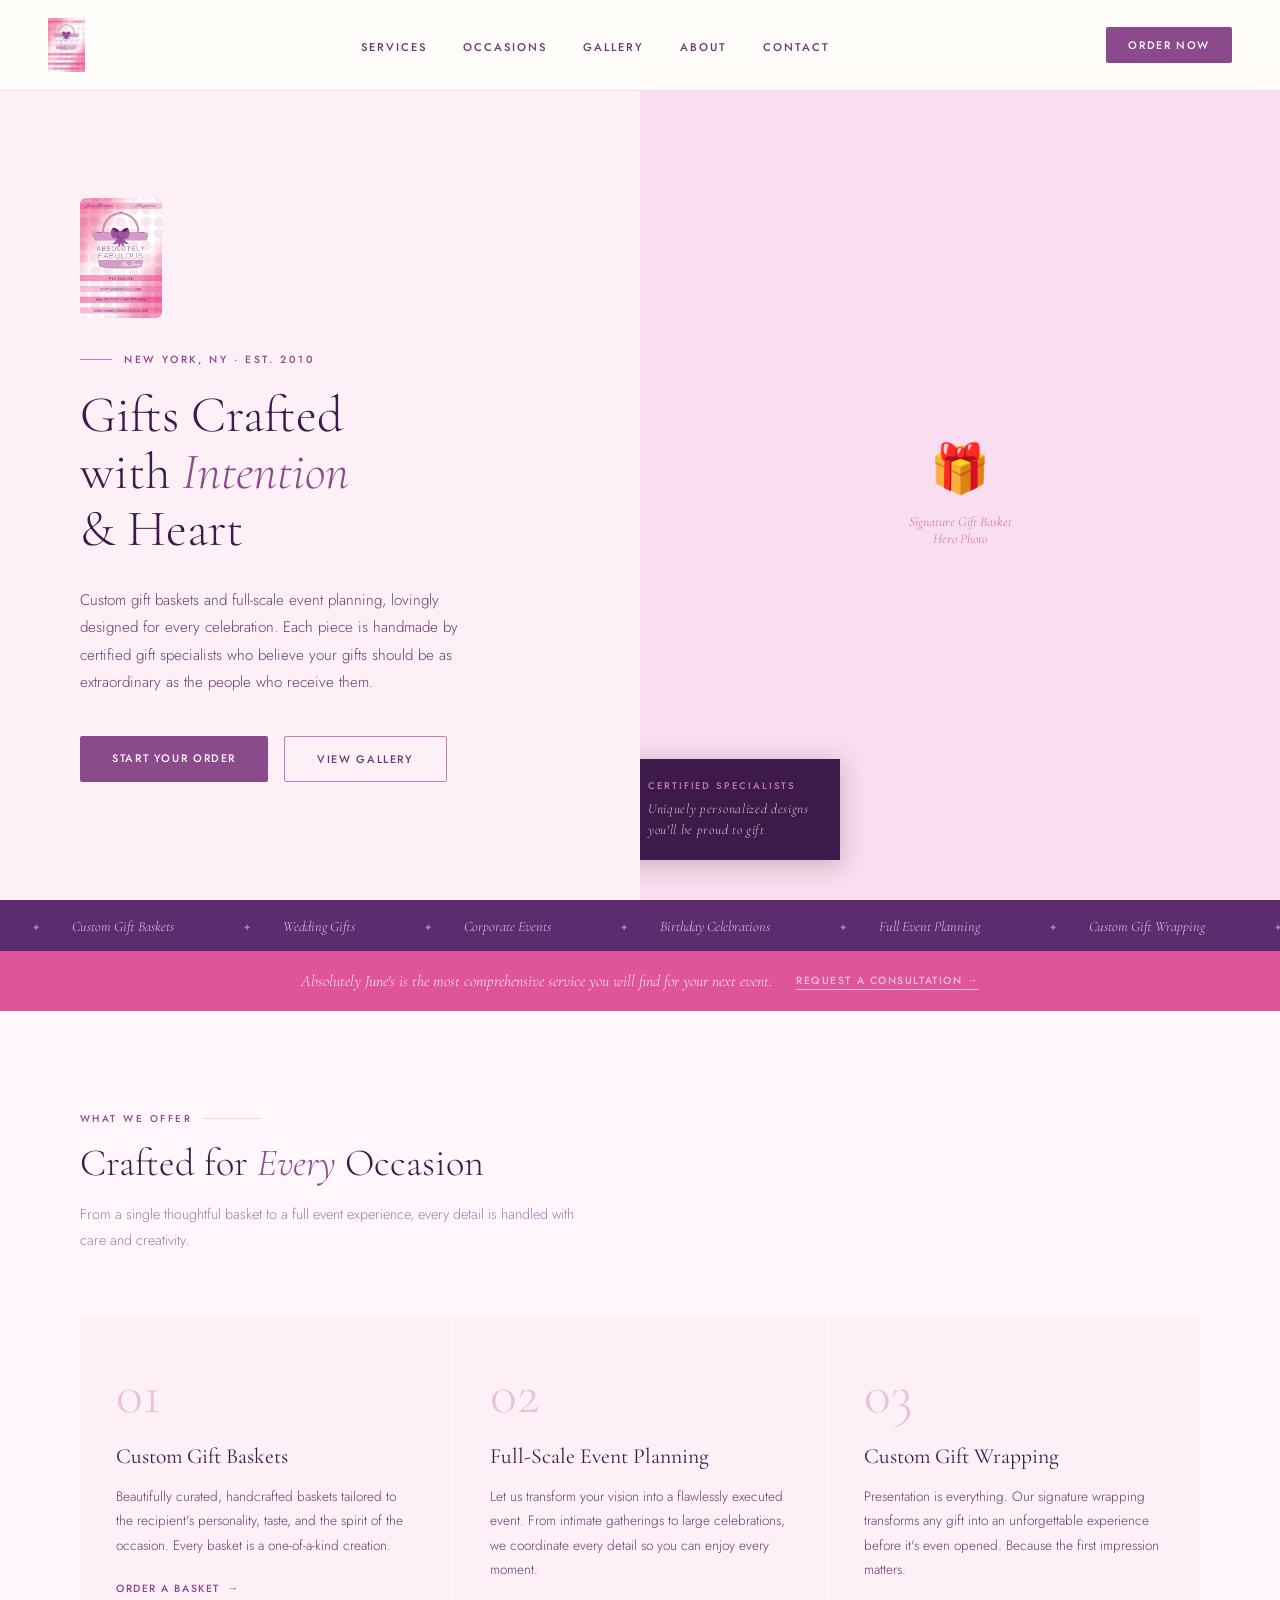
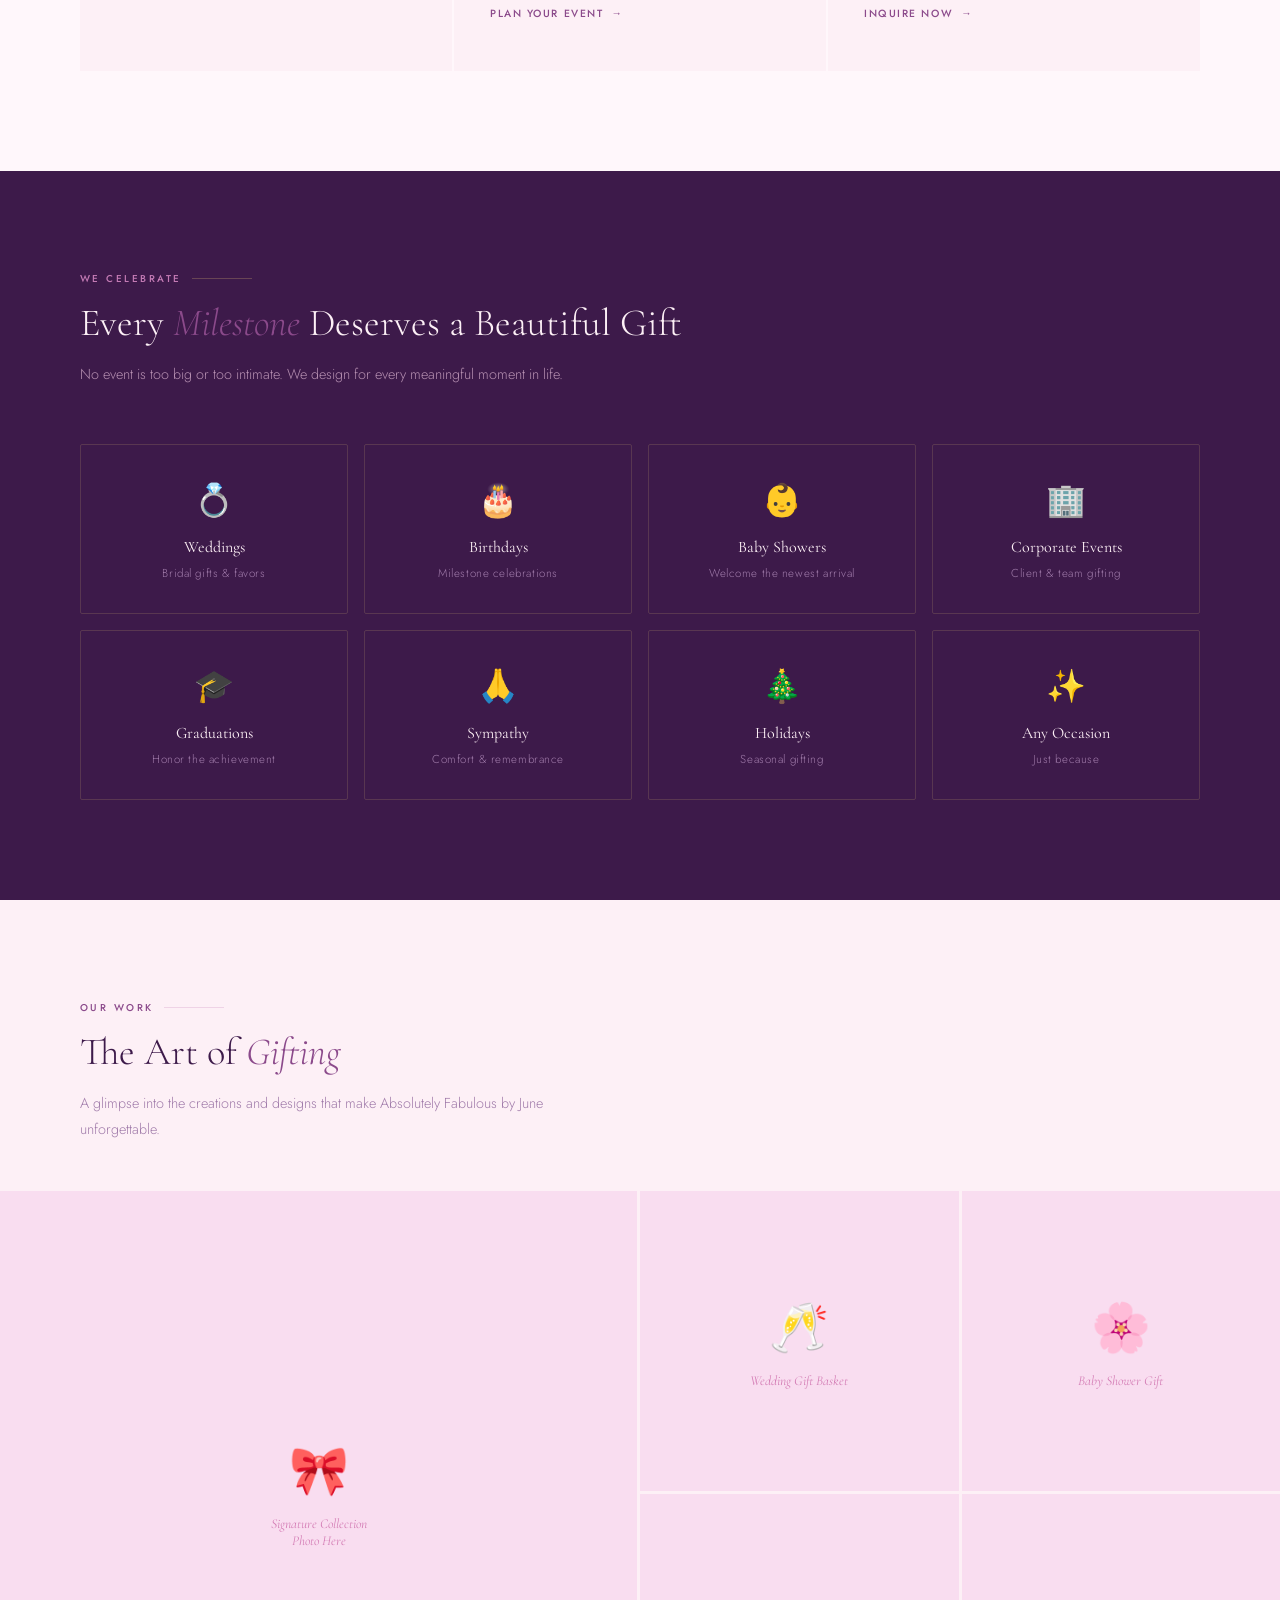
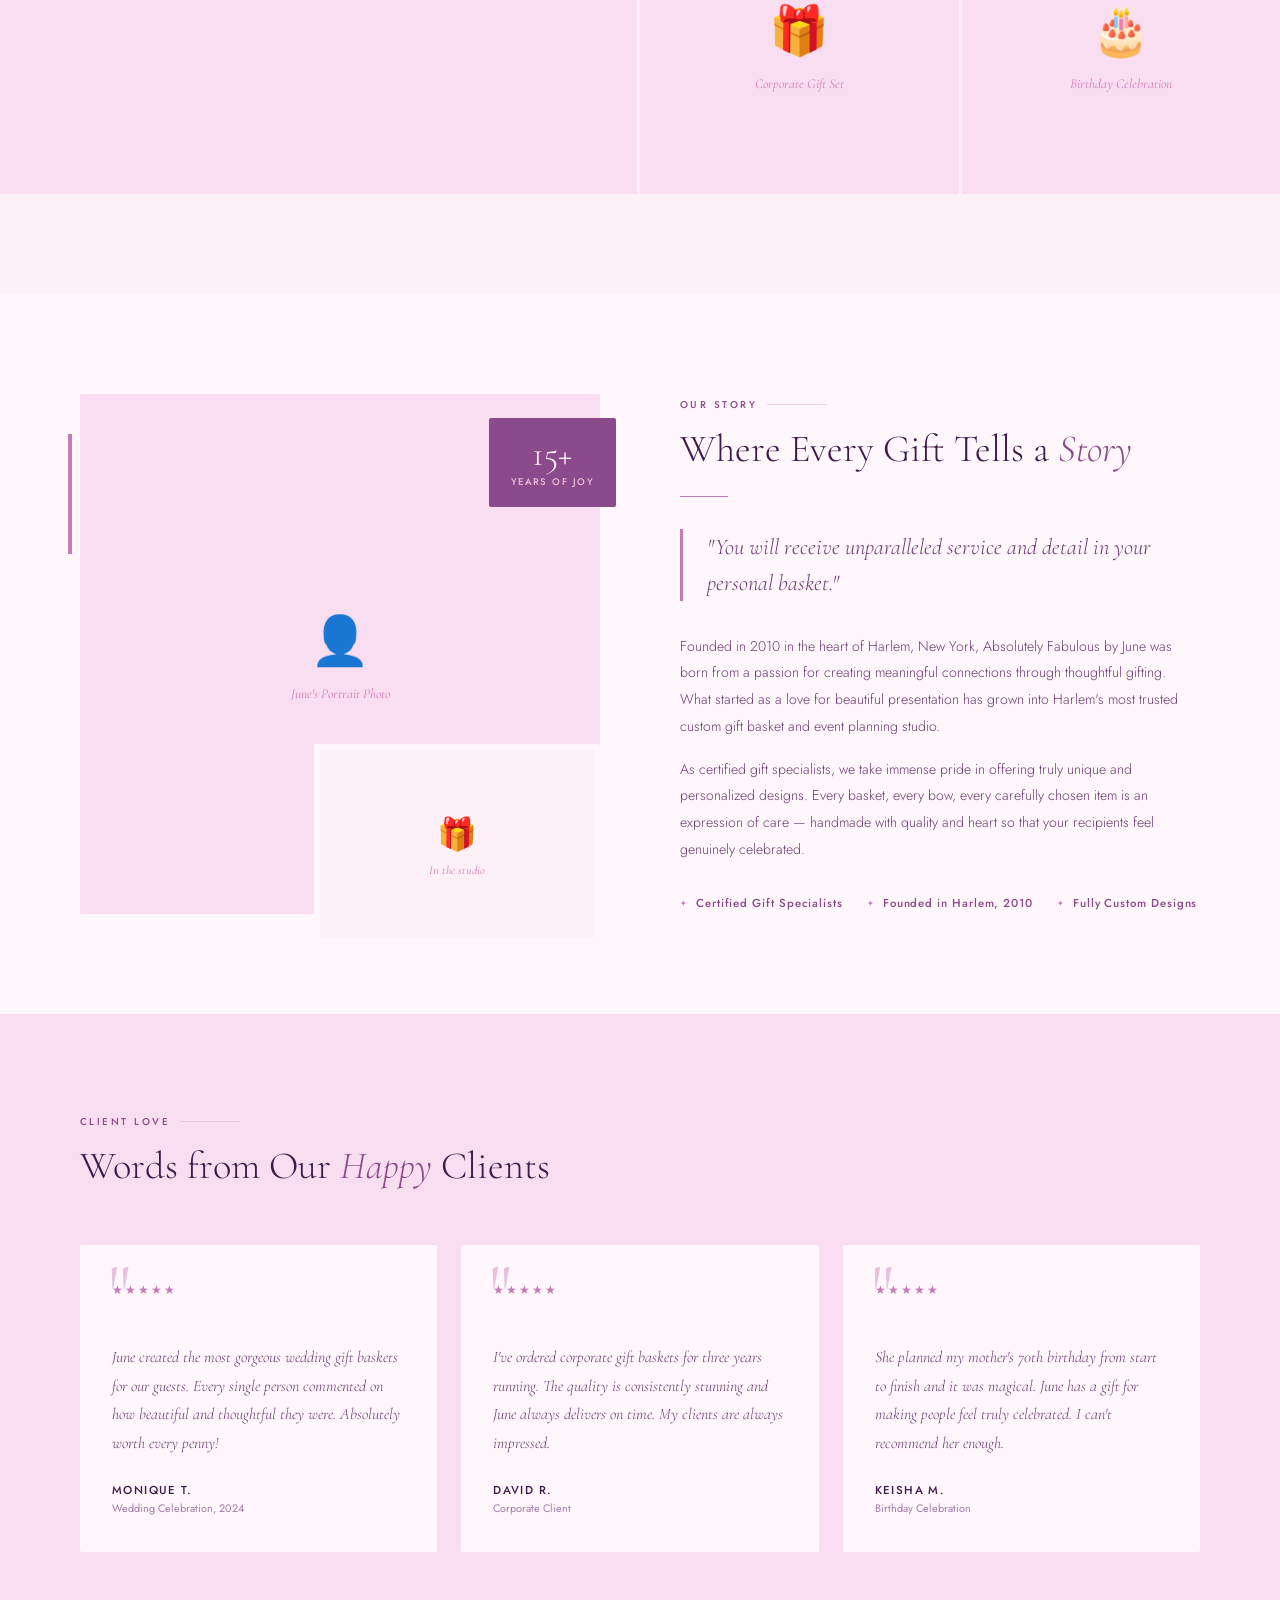
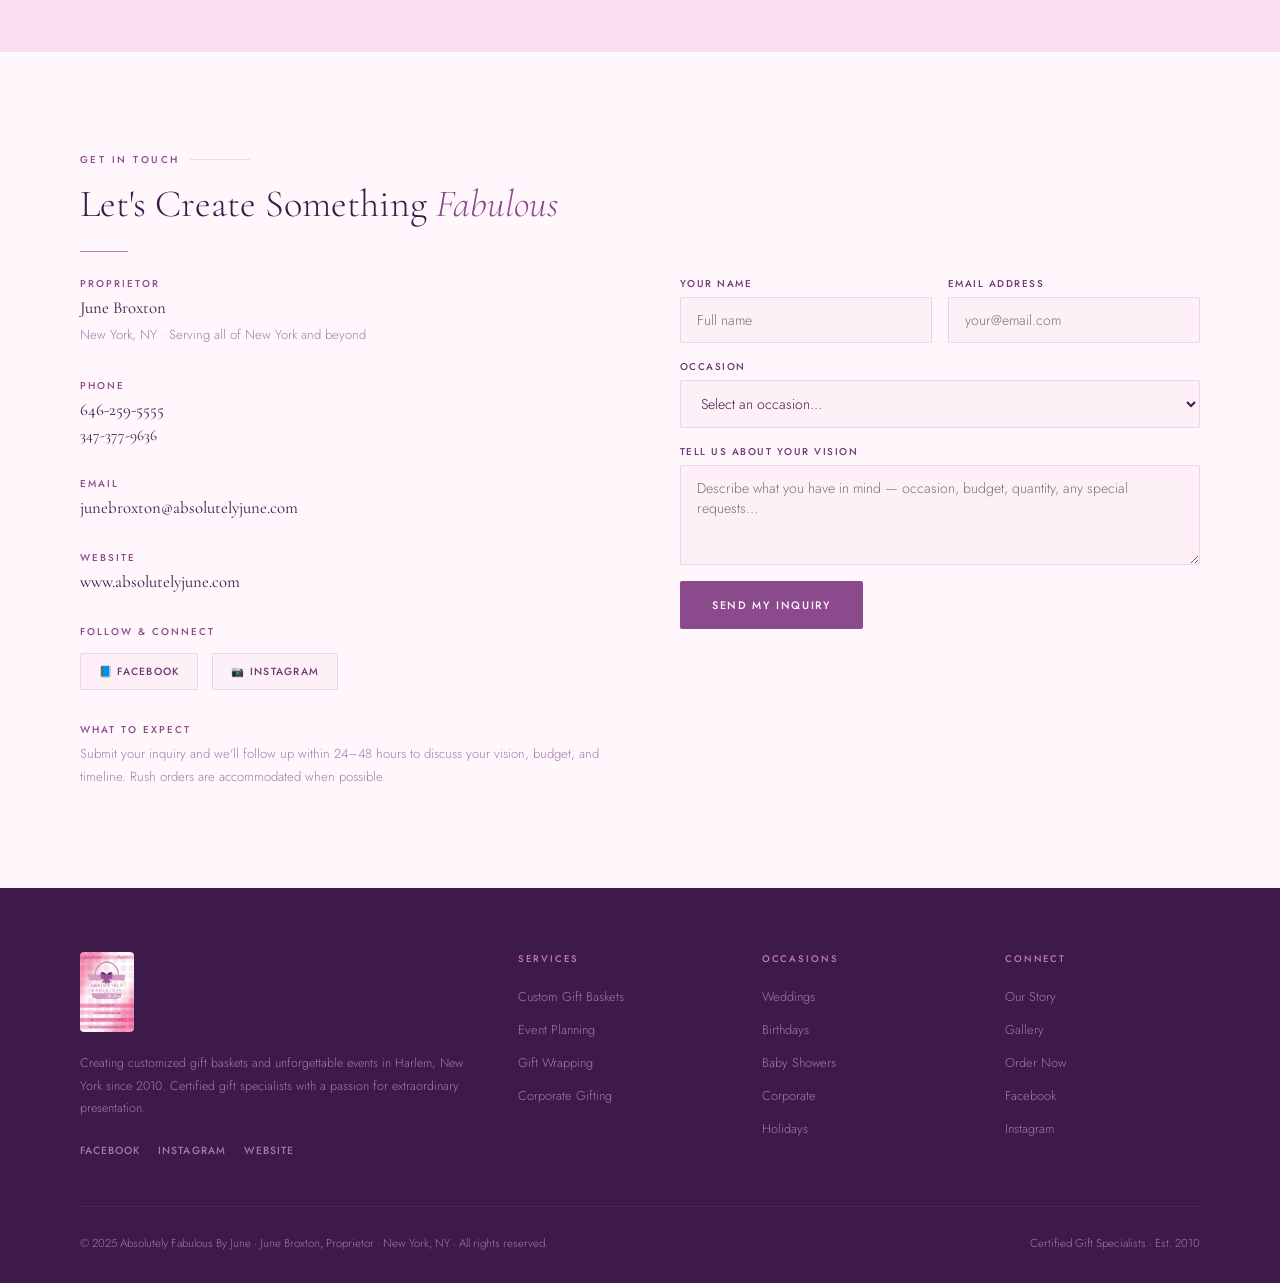
==== commit 6aa725f3: "Add files via upload" ====
--- a/index.html
+++ b/index.html
@@ -1,818 +1,1247 @@
-<!DOCTYPE html>
-<html xmlns="http://www.w3.org/1999/xhtml">
-
-<head>
-	<meta http-equiv="Content-Type" content="text/html; charset=utf-8" />
-	<meta name="format-detection" content="(646)259-5555">
-	<meta name="it-rating" content="it-rat-cd303c3f80473535b3c667d0d67a7a11">
-	<meta name="cmsmagazine" content="3f86e43372e678604d35804a67860df7">
-	<meta name="viewport" content="width=device-width, initial-scale=1, user-scalable=no, maximum-scale=1">
-	<title>Absolutely Fabulous By June</title>
-	<meta name='June creates amazing holiday gift baskets for every holiday. ' content="Absolutely Fabulous by June has gift baskets for every occasion. We can create baskets for birthdays, graduations and weddings." />
-	<meta name="keywords" content="June, absolutelyfabulousbyjune, fabulous june, absolutely fabulous by june, imminent flair, Immenseharisma, june broxton, absolutely june" />
-	<link rel="icon" type="image/x-icon" href="https://res.cloudinary.com/dyqlkc3ri/image/upload/c_scale,h_36,w_36/v1554225042/JuneLogo11_dciobb.png" />
-	<link rel="stylesheet" href="css/style.css">
-	<link rel="stylesheet" href="https://cdnjs.cloudflare.com/ajax/libs/slick-carousel/1.8.1/slick.min.css">
-	<link rel="stylesheet" href="https://cdnjs.cloudflare.com/ajax/libs/slick-carousel/1.8.1/slick-theme.min.css">
-	<link rel="preconnect" href="https://fonts.googleapis.com">
-	<link href="https://fonts.googleapis.com/css2?family=Lato:wght@300;400;700&display=swap" rel="stylesheet">
-</head>
-
-<body>
-
-
-	<!-- BEGIN BODY -->
-
-	<div class="main-wrapper">
-
-		<!-- BEGIN CONTENT -->
-
-		<main class="content">
-			<!-- BEGIN MAIN BLOCK -->
-			<div class="main-block load-bg">
-				<div class="wrapper">
-					<div class="main-block__content">
-						<span class="saint-text">Absolutely Fabulous by June</span>
-						<h1 class="main-text">Event Planning</h1>
-						<p style="color:black">Absolutely Fabulous has a wide range of gift baskets for any occasion. Every basket is specialized for birthdays, graduation, corporate events, weddings or even love ancedotes for a special person.
-						</p>
-						<a href="https://www.facebook.com/AbsolutelyFabulousByJune/photos/pcb.5687090904697182/5687090748030531/" class="btn">Shop now</a>
-					</div>
-				</div>
-			</div>
-			<!-- MAIN BLOCK EOF -->
-			<!-- BEGIN TRENDING -->
-			<section class="trending">
-				<div class="trending-content">
-					<div class="trending-top">
-						<span class="saint-text">Wedding Brooms</span>
-						<h2>Customized Gift Baskets</h2>
-						<p>Gift Baskets for every occasion.
-						</p>
-					</div>
-					<div class="tab-wrap trending-tabs">
-						<ul class="nav-tab-list tabs">
-							<li class="active">
-								<a href="#trending-tab_1">Seasonal</a>
-							</li>
-							<li>
-								<a href="#trending-tab_2">Special Requests</a>
-							</li>
-							<li>
-								<a href="#trending-tab_3">Weddings</a>
-							</li>
-							<li>
-								<a href="#trending-tab_4">Birthdays</a>
-							</li>
-							<li>
-								<a href="#trending-tab_5">Gourmet Baskets</a>
-							</li>
-							<li>
-								<a href="#trending-tab_6">Spa</a>
-							</li>
-						</ul>
-						<div class="box-tab-cont">
-							<div class="tab-cont" id="trending-tab_1">
-								<div class="products-items js-products-items">
-									<a href="#" class="products-item">
-										<div class="products-item__type">
-											<span class="products-item__sale">Facebook</span>
-										</div>
-										<div class="products-item__img">
-											<img data-src="https://res.cloudinary.com/dyqlkc3ri/image/upload/c_scale,h_570,w_400/v1645591739/june1_xxi5gn.jpg"
-												src="[data-uri]" class="js-img" alt="">
-											<div class="products-item__hover">
-												<i class="icon-search"></i>
-												<div class="products-item__hover-options">
-													<i class="icon-heart"></i>
-													<i class="icon-cart"></i>
-												</div>
-											</div>
-										</div>
-										<div class="products-item__info">
-											<span class="products-item__name">Baby Baskets</span>
-											<span class="products-item__cost"><span></span> Contact for pricing</span>
-										</div>
-									</a>
-									<a href="#" class="products-item">
-										<div class="products-item__type">
-											<span class="products-item__new">new</span>
-										</div>
-										<div class="products-item__img">
-											<img data-src="https://res.cloudinary.com/dyqlkc3ri/image/upload/c_scale,h_600,w_400/v1645591783/june5_chyxel.jpg"
-												src="[data-uri]" class="js-img" alt="https://res.cloudinary.com/dyqlkc3ri/image/upload/c_scale,h_400,w_570/v1645591795/june7_rcso6l.jpg">
-											<div class="products-item__hover">
-												<i class="icon-search"></i>
-												<div class="products-item__hover-options">
-													<i class="icon-heart"></i>
-													<i class="icon-cart"></i>
-												</div>
-											</div>
-										</div>
-										<div class="products-item__info">
-											<span class="products-item__name">Gourmet Specialty Baskets</span>
-											<span class="products-item__cost">Call</span>
-										</div>
-									</a>
-									<a href="#" class="products-item">
-										<div class="products-item__type">
-											<span class="products-item__sale">Seasonal Gifts</span>
-										</div>
-										<div class="products-item__img">
-											<img data-src="https://res.cloudinary.com/dyqlkc3ri/image/upload/c_scale,h_570,w_400/v1645591781/june4_r8lzaw.jpg"
-												src="[data-uri]" class="js-img" alt="https://res.cloudinary.com/dyqlkc3ri/image/upload/c_scale,h_400,w_570/v1645573435/valentine_ezpgou.jpg">
-											<div class="products-item__hover">
-												<i class="icon-search"></i>
-												<div class="products-item__hover-options">
-													<i class="icon-heart"></i>
-													<i class="icon-cart"></i>
-												</div>
-											</div>
-										</div>
-										<div class="products-item__info">
-											<span class="products-item__name">Valentine's Day Gift Baskets</span>
-											<span class="products-item__cost"><span></span>Show the Love</span>
-										</div>
-									</a>
-									<a href="#" class="products-item">
-										<div class="products-item__type">
-											<span class="products-item__sale">Spa</span>
-										</div>
-										<div class="products-item__img">
-											<img data-src="https://res.cloudinary.com/dyqlkc3ri/image/upload/c_scale,h_570,w_400/v1645591795/june7_rcso6l.jpg"
-												src="[data-uri]" class="js-img" alt="https://res.cloudinary.com/dyqlkc3ri/image/upload/c_scale,h_400,w_570/v1645571587/spa_gdqpw3.jpg">
-											<div class="products-item__hover">
-												<i class="icon-search"></i>
-												<div class="products-item__hover-options">
-													<i class="icon-heart"></i>
-													<i class="icon-cart"></i>
-												</div>
-											</div>
-										</div>
-										<div class="products-item__info">
-											<span class="products-item__name">Self-Care Essentials</span>
-											<span class="products-item__cost"><span></span> Find More</span>
-										</div>
-									</a>
-									<a href="#" class="products-item">
-										<div class="products-item__type">
-											<span class="products-item__sale">Special Occasions</span>
-										</div>
-										<div class="products-item__img">
-											<img data-src="https://res.cloudinary.com/dyqlkc3ri/image/upload/c_scale,h_570,w_400/v1645571539/peppermin_puldxr.jpg"
-												src="[data-uri]" class="js-img" alt="">
-											<div class="products-item__hover">
-												<i class="icon-search"></i>
-												<div class="products-item__hover-options">
-													<i class="icon-heart"></i>
-													<i class="icon-cart"></i>
-												</div>
-											</div>
-										</div>
-										<div class="products-item__info">
-											<span class="products-item__name">Specialty Sweet Boxes</span>
-											<span class="products-item__cost"><span>Customized</span> Call June</span>
-										</div>
-									</a>
-								</div>
-							</div>
-							<div class="tab-cont hide" id="trending-tab_2">
-								<div class="products-items">
-									<a href="#" class="products-item">
-										<div class="products-item__type">
-											<span class="products-item__sale">Cocktail Baskets</span>
-										</div>
-										<div class="products-item__img">
-											<img data-src="https://res.cloudinary.com/dyqlkc3ri/image/upload/c_scale,h_570,w_400/v1645570974/gift_qleiwv.jpg"
-												src="[data-uri]" class="js-img" alt="">
-											<div class="products-item__hover">
-												<i class="icon-search"></i>
-												<div class="products-item__hover-options">
-													<i class="icon-heart"></i>
-													<i class="icon-cart"></i>
-												</div>
-											</div>
-										</div>
-										<div class="products-item__info">
-											<span class="products-item__name">Cocktail Basket</span>
-											<span class="products-item__cost"><span></span> Call</span>
-										</div>
-									</a>
-								</div>
-							</div>
-							<div class="tab-cont hide" id="trending-tab_3">
-								<div class="products-items">
-									<a href="#" class="products-item">
-										<div class="products-item__type">
-											<span class="products-item__sale">sale</span>
-										</div>
-										<div class="products-item__img">
-											<img data-src="https://res.cloudinary.com/dyqlkc3ri/image/upload/c_scale,h_570,w_400/v1645573641/historical_ubknna.jpg"
-												src="[data-uri]" class="js-img" alt="">
-											<div class="products-item__hover">
-												<i class="icon-search"></i>
-												<div class="products-item__hover-options">
-													<i class="icon-heart"></i>
-													<i class="icon-cart"></i>
-												</div>
-											</div>
-										</div>
-										<div class="products-item__info">
-											<span class="products-item__name">Weddings</span>
-											<span class="products-item__cost"><span></span>Contact June</span>
-										</div>
-									</a>
-								</div>
-							</div>
-							<div class="tab-cont hide" id="trending-tab_4">
-								<div class="products-items">
-									<a href="#" class="products-item">
-										<div class="products-item__type">
-											<span class="products-item__sale">sale</span>
-										</div>
-										<div class="products-item__img">
-											<img data-src="https://res.cloudinary.com/dyqlkc3ri/image/upload/c_scale,h_570,w_400/v1645570935/champagne_uzqmge.jpg"
-												src="[data-uri]" class="js-img" alt="">
-											<div class="products-item__hover">
-												<i class="icon-search"></i>
-												<div class="products-item__hover-options">
-													<i class="icon-heart"></i>
-													<i class="icon-cart"></i>
-												</div>
-											</div>
-										</div>
-										<div class="products-item__info">
-											<span class="products-item__name">Gift Themes</span>
-											<span class="products-item__cost"><span>$249.95</span> $200.95</span>
-										</div>
-									</a>
-								</div>
-							</div>
-							<div class="tab-cont hide" id="trending-tab_5">
-								<div class="products-items">
-									<a href="#" class="products-item">
-										<div class="products-item__type">
-											<span class="products-item__sale">sale</span>
-										</div>
-										<div class="products-item__img">
-											<img data-src="https://res.cloudinary.com/dyqlkc3ri/image/upload/c_scale,h_570,w_400/v1645848653/care_p3egos.jpg"
-												src="[data-uri]" class="js-img" alt="">
-											<div class="products-item__hover">
-												<i class="icon-search"></i>
-												<div class="products-item__hover-options">
-													<i class="icon-heart"></i>
-													<i class="icon-cart"></i>
-												</div>
-											</div>
-										</div>
-										<div class="products-item__info">
-											<span class="products-item__name">Birthdays</span>
-											<span class="products-item__cost"><span></span> Custom</span>
-										</div>
-									</a>
-								</div>
-							</div>
-							<div class="tab-cont hide" id="trending-tab_6">
-								<div class="products-items">
-									<a href="#" class="products-item">
-										<div class="products-item__type">
-											<span class="products-item__sale">sale</span>
-										</div>
-										<div class="products-item__img">
-											<img data-src="https://res.cloudinary.com/dyqlkc3ri/image/upload/c_scale,h_570,w_400/v1645848628/birthday_yxtbhw.jpg"
-												src="[data-uri]" class="js-img" alt="">
-											<div class="products-item__hover">
-												<i class="icon-search"></i>
-												<div class="products-item__hover-options">
-													<i class="icon-heart"></i>
-													<i class="icon-cart"></i>
-												</div>
-											</div>
-										</div>
-										<div class="products-item__info">
-											<span class="products-item__name">Care Packages</span>
-											<span class="products-item__cost"><span></span>Contact</span>
-										</div>
-									</a>
-								</div>
-							</div>
-						</div>
-					</div>
-
-				</div>
-			</section>
-			<!-- TRENDING EOF   -->
-			<!-- BEGIN LOGOS -->
-			<div class="main-logos">
-
-
-				<img data-src="https://res.cloudinary.com/dyqlkc3ri/image/upload/c_scale,h_200,w_200/v1554225042/JuneLogo11_dciobb.png" src="[data-uri]" class="js-img"
-					alt="">
-
-			</div>
-			<!-- LOGOS EOF   -->
-			<!-- BEGIN DISCOUNT -->
-			<div class="discount js-img" data-src="https://res.cloudinary.com/dyqlkc3ri/image/upload/c_scale,h_910,w_1920/v1554238443/iStock-985790288_rbkktu.jpg">
-				<div class="wrapper">
-					<div class="discount-info">
-						<span class="saint-text">Theme Oriented</span>
-						<span class="main-text">Get Your <span>Customized</span> Baskets</span>
-						<p style="color:white">Created by June and specialized for every occasion.
-						</p>
-						<a href="https://www.facebook.com/AbsolutelyFabulousByJune" class="btn">Contact June</a>
-					</div>
-				</div>
-			</div>
-			<!-- DISCOUNT EOF   -->
-			<!-- BEGIN ADVANTAGES -->
-			<div class="advantages">
-				<div class="wrapper">
-					<div class="advantages-items">
-						<div class="advantages-item">
-							<div class="advantages-item__icon">
-								<i class="icon-natural"></i>
-							</div>
-							<h4>Holiday</h4>
-							<p>Absolutely Fabulous Gifts by June creates amazing holiday gift baskets for every holiday. Contact us for more on our services..</p>
-						</div>
-						<div class="advantages-item">
-							<div class="advantages-item__icon">
-								<i class="icon-quality"></i>
-							</div>
-							<h4>Themes</h4>
-							<p>Interested in special theme for a birthday, graduation or wedding? Absolutely Fabulous by June can create special theme based baskets for any occasion.</p>
-						</div>
-						<div class="advantages-item">
-							<div class="advantages-item__icon">
-								<i class="icon-organic"></i>
-							</div>
-							<h4>Inspire</h4>
-							<p>We are inspired to create the best experience for your special events. Contact us today to learn more.</p>
-						</div>
-					</div>
-				</div>
-			</div>
-			<!-- ADVANTAGES EOF   -->
-			<!-- BEGIN TOP CATEGORIES -->
-			<section class="top-categories">
-				<div class="top-categories__text">
-					<span class="saint-text">Popular collections</span>
-					<h2>The Best of Special Occasions</h2>
-					<p>The Best gifts come from the heart</p>
-				</div>
-				<div class="top-categories__items">
-					<a href="#" class="top-categories__item">
-						<img data-src="https://res.cloudinary.com/dyqlkc3ri/image/upload/c_scale,h_700,w_620/v1554228664/iStock-943978206_jvnqbs.jpg" src="[data-uri]"
-							class="js-img" alt="">
-						<div class="top-categories__item-hover">
-							<h5>Gift</h5>
-							<span>browse products -</span>
-							<i class="icon-arrow-lg"></i>
-						</div>
-					</a>
-					<a href="#" class="top-categories__item">
-						<img data-src="https://res.cloudinary.com/dyqlkc3ri/image/upload/c_scale,h_700,w_620/v1554570197/iStock-483121898_eevlmp.jpg" src="[data-uri]"
-							class="js-img" alt="">
-						<div class="top-categories__item-hover">
-							<h5>Theme</h5>
-							<span>browse products -</span>
-							<i class="icon-arrow-lg"></i>
-						</div>
-					</a>
-					<a href="#" class="top-categories__item">
-						<img data-src="https://res.cloudinary.com/dyqlkc3ri/image/upload/c_scale,h_700,w_620/v1554570203/iStock-483405322_vbgywg.jpg" src="[data-uri]"
-							class="js-img" alt="">
-						<div class="top-categories__item-hover">
-							<h5>Gourmet</h5>
-							<span>browse products -</span>
-							<i class="icon-arrow-lg"></i>
-						</div>
-					</a>
-				</div>
-			</section>
-			<!-- TOP CATEGORIES EOF   -->
-			<!-- BEGIN INFO BLOCKS -->
-			<div class="info-blocks">
-				<div class="info-blocks__item js-img" data-src="https://res.cloudinary.com/dyqlkc3ri/image/upload/c_scale,h_900,w_960/v1554570124/iStock-1136371334_yo9uqf.jpg">
-					<div class="wrapper">
-						<div class="info-blocks__item-img">
-							<img data-src="https://res.cloudinary.com/dyqlkc3ri/image/upload/c_scale,h_900,w_960/v1554570195/iStock-895468904_fba3ue.jpg" src="[data-uri]"
-								class="js-img" alt="">
-						</div>
-						<div class="info-blocks__item-text">
-							<span class="saint-text">Find the perfect gift for your event</span>
-							<h2>Full Scale Event Planning Services</h2>
-							<span class="info-blocks__item-descr">The holidays are an expression of your affection.</span>
-							<p>Browse our gallery and see baskets that we have made for our previous clents. We also can create baskets with special themes. Contact us for more information on how we can make your next event a success.</p>
-							<a href="https://www.facebook.com/AbsolutelyFabulousByJune/photos/a.123825101023818/2908082699264697/" class="btn">Shop now</a>
-						</div>
-					</div>
-
-				</div>
-				<div class="info-blocks__item info-blocks__item-reverse js-img" data-src="">
-					<div class="wrapper">
-						<div class="info-blocks__item-img">
-							<img data-src="https://res.cloudinary.com/dyqlkc3ri/image/upload/c_scale,h_900,w_960/v1554228632/iStock-903190868_wwj29y.jpg" src="[data-uri]"
-								class="js-img" alt="">
-							<iframe allowfullscreen></iframe>
-							<div class="info-blocks__item-img-overlay">
-								<span>Experience Absolutely Fabulous by June</span>
-								<div class="info-blocks__item-img-play">
-									<img data-src="img/play-btn.png" src="[data-uri]"
-										class="js-img" alt="">
-								</div>
-							</div>
-						</div>
-						<div class="info-blocks__item-text">
-							<span class="saint-text">About June's</span>
-							<h2>Creative Passion</h2>
-							<span class="info-blocks__item-descr">Create your next gift</span>
-							<p> Absolutely Fabulous by June was launched in January 2010 in Harlem,NY. June and her staff are Certified Gift Designers who offer unique and createive personalized designs for gift baskets.
-
-The shop has a variety of gift products to service your needs. This includes wedding brooms, favors and gift wrapping for any holiday or occasion.
-
-The essential goal of Absolutely Fabulous by June is to delight their customers with a gift or product that is not only Fabulous, but one they can truly be proud of when presented to the recipient. Customers can choose from styles on their website or help create a design of their own individual taste and budget.</p>
-							<a href="https://res.cloudinary.com/dyqlkc3ri/video/upload/v1637702151/baby_animal_dream_q1g5sq.mp4" class="info-blocks__item-link">
-								<i class="icon-video"></i>
-								Watch video about us
-								<i class="icon-arrow-lg"></i>
-							</a>
-						</div>
-					</div>
-				</div>
-			</div>
-			<!-- INFO BLOCKS EOF   -->
-			<!-- BEGIN NEW ARRIVALS -->
-			<section class="arrivals">
-				<div class="trending-top">
-					<span class="saint-text">What Makes Us Unique</span>
-					<h2>Services</h2>
-					<p></p>
-				</div>
-				<div class="products-items js-products-items">
-					<a href="#" class="products-item">
-						<div class="products-item__type">
-							<span class="products-item__sale">Premium Handmade</span>
-							<span class="products-item__new">Custom Baskets</span>
-						</div>
-						<div class="products-item__img">
-							<img data-src="https://res.cloudinary.com/dyqlkc3ri/image/upload/c_scale,h_570,w_400/v1554228776/iStock-981842666_orpla8.jpg" src="[data-uri]"
-								class="js-img" alt="">
-							<div class="products-item__hover">
-								<i class="icon-search"></i>
-								<div class="products-item__hover-options">
-									<i class="icon-heart"></i>
-									<i class="icon-cart"></i>
-								</div>
-							</div>
-						</div>
-						<div class="products-item__info">
-							<span class="products-item__name">Custom Gift Wrapping</span>
-							<span class="products-item__cost"><span></span> Certified Gift Specialists</span>
-						</div>
-					</a>
-					<a href="#" class="products-item">
-						<div class="products-item__type">
-							<span class="products-item__new">new</span>
-						</div>
-						<div class="products-item__img">
-							<img data-src="https://res.cloudinary.com/dyqlkc3ri/image/upload/c_scale,h_570,w_400/v1645591801/june8_z66hl3.jpg" src="[data-uri]"
-								class="js-img" alt="">
-							<div class="products-item__hover">
-								<i class="icon-search"></i>
-								<div class="products-item__hover-options">
-									<i class="icon-heart"></i>
-									<i class="icon-cart"></i>
-								</div>
-							</div>
-						</div>
-						<div class="products-item__info">
-							<span class="products-item__name">Graduations</span>
-							<span class="products-item__cost">Custom</span>
-						</div>
-					</a>
-					<a href="#" class="products-item">
-						<div class="products-item__type">
-							<span class="products-item__new">new</span>
-						</div>
-						<div class="products-item__img">
-							<img data-src="https://res.cloudinary.com/dyqlkc3ri/image/upload/c_scale,h_570,w_400/v1645591785/June6_ry7k0w.jpg" src="[data-uri]"
-								class="js-img" alt="">
-							<div class="products-item__hover">
-								<i class="icon-search"></i>
-								<div class="products-item__hover-options">
-									<i class="icon-heart"></i>
-									<i class="icon-cart"></i>
-								</div>
-							</div>
-						</div>
-						<div class="products-item__info">
-							<span class="products-item__name">Celebrations</span>
-							<span class="products-item__cost">Discover June</span>
-						</div>
-					</a>
-					<a href="#" class="products-item">
-						<div class="products-item__type">
-							<span class="products-item__sale">sale</span>
-							<span class="products-item__new">new</span>
-						</div>
-						<div class="products-item__img">
-							<img data-src="https://res.cloudinary.com/dyqlkc3ri/image/upload/c_scale,h_570,w_400/v1645848643/birthay2_qqq2nm.jpg" src="[data-uri]"
-								class="js-img" alt="">
-							<div class="products-item__hover">
-								<i class="icon-search"></i>
-								<div class="products-item__hover-options">
-									<i class="icon-heart"></i>
-									<i class="icon-cart"></i>
-								</div>
-							</div>
-						</div>
-						<div class="products-item__info">
-							<span class="products-item__name">Sweethearts</span>
-							<span class="products-item__cost"><span></span>Shop</span>
-						</div>
-					</a>
-					<a href="#" class="products-item">
-						<div class="products-item__type">
-							<span class="products-item__sale">sale</span>
-						</div>
-						<div class="products-item__img">
-							<img data-src="https://res.cloudinary.com/dyqlkc3ri/image/upload/c_scale,h_570,w_400/v1645849246/SWEET_opnas6.jpg" src="[data-uri]"
-								class="js-img" alt="">
-							<div class="products-item__hover">
-								<i class="icon-search"></i>
-								<div class="products-item__hover-options">
-									<i class="icon-heart"></i>
-									<i class="icon-cart"></i>
-								</div>
-							</div>
-						</div>
-						<div class="products-item__info">
-							<span class="products-item__name">Custom Baskets</span>
-							<span class="products-item__cost"><span></span>Discover</span>
-						</div>
-					</a>
-				</div>
-			</section>
-			<!-- NEW ARRIVALS EOF   -->
-			<!-- BEGIN LATEST NEWS -->
-			<section class="latest-news">
-				<div class="wrapper">
-					<div class="trending-top">
-						<span class="saint-text">Our blog</span>
-						<h2>The latest news at Absolutely Fabulous By June</h2>
-						<p>
-						</p>
-					</div>
-					<div class="blog-items">
-						<div class="blog-item">
-							<a href="#" class="blog-item__img">
-								<img data-src="https://res.cloudinary.com/dyqlkc3ri/image/upload/c_scale,h_300,w_555/v1554238474/iStock-961899030_l7stms.jpg" src="[data-uri]"
-									class="js-img" alt="">
-								<span class="blog-item__date">
-									<span>Aug</span> 10
-								</span>
-							</a>
-							<a href="#" class="blog-item__title">Fabulous Occasions</a>
-							<p>Every occasion is celebrated in style. Quality in every handmade basket.</p>
-							<a href="#" class="blog-item__link">Read more <i class="icon-arrow-md"></i></a>
-						</div>
-						<div class="blog-item">
-							<a href="#" class="blog-item__img">
-								<img data-src="https://res.cloudinary.com/dyqlkc3ri/image/upload/c_scale,h_300,w_550/v1554229692/iStock-637271694_ja1jgp.jpg" src="[data-uri]"
-									class="js-img" alt="">
-								<span class="blog-item__date">
-									<span>Aug</span> 08
-								</span>
-							</a>
-							<a href="#" class="blog-item__title">Celebration Styles</a>
-							<p>Absolutely June's is the most comprehensive service you will find for your next event.
-							You will receive unparalled service and detail in your personal basket.</p>
-							<a href="#" class="blog-item__link">Read more <i class="icon-arrow-md"></i></a>
-						</div>
-					</div>
-					<div class="latest-news__btn">
-						<a href="#" class="btn">Read blog</a>
-					</div>
-				</div>
-			</section>
-			<!-- LATEST NEWS EOF   -->
-			<!-- BEGIN SUBSCRIBE -->
-			<div class="subscribe">
-				<div class="wrapper">
-					<div class="subscribe-form">
-						<div class="subscribe-form__img">
-							<img data-src="https://res.cloudinary.com/dyqlkc3ri/image/upload/c_scale,h_302,w_460/v1554229513/iStock-1125878838_kwmwyz.jpg" src="[data-uri]"
-								class="js-img" alt="">
-						</div>
-						<form>
-							<h3>Stay in touch</h3>
-							<p>Contact June for your next event.</p>
-							<div class="box-field__row">
-								<div class="box-field">
-									<input type="email" class="form-control" placeholder="Enter your email">
-								</div>
-								<button type="submit" class="btn">subscribe</button>
-							</div>
-						</form>
-					</div>
-				</div>
-			</div>
-			<!-- SUBSCRIBE EOF   -->
-			<!-- BEGIN INSTA PHOTOS -->
-			<div class="insta-photos">
-				<a href="#" class="insta-photo">
-					<img data-src="https://res.cloudinary.com/dyqlkc3ri/image/upload/c_scale,h_320,w_320/v1554570222/iStock-517541336_uimugc.jpg" src="[data-uri]" class="js-img"
-						alt="">
-					<div class="insta-photo__hover">
-						<i class="icon-insta"></i>
-					</div>
-				</a>
-				<a href="#" class="insta-photo">
-					<img data-src="https://res.cloudinary.com/dyqlkc3ri/image/upload/c_scale,h_320,w_320/v1554238422/iStock-682343264_hidguu.jpg" src="[data-uri]" class="js-img"
-						alt="">
-					<div class="insta-photo__hover">
-						<i class="icon-insta"></i>
-					</div>
-				</a>
-				<a href="#" class="insta-photo">
-					<img data-src="https://res.cloudinary.com/dyqlkc3ri/image/upload/c_scale,h_320,w_320/v1554228632/iStock-903190868_wwj29y.jpg" src="[data-uri]" class="js-img"
-						alt="">
-					<div class="insta-photo__hover">
-						<i class="icon-insta"></i>
-					</div>
-				</a>
-				<a href="#" class="insta-photo">
-					<img data-src="https://res.cloudinary.com/dyqlkc3ri/image/upload/c_scale,h_320,w_320/v1554228641/iStock-1063239772_v2fpmd.jpg" src="[data-uri]" class="js-img"
-						alt="">
-					<div class="insta-photo__hover">
-						<i class="icon-insta"></i>
-					</div>
-				</a>
-				<a href="#" class="insta-photo">
-					<img data-src="https://res.cloudinary.com/dyqlkc3ri/image/upload/c_scale,h_320,w_320/v1554229553/iStock-1060360316_frmpbr.jpg" src="[data-uri]" class="js-img"
-						alt="">
-					<div class="insta-photo__hover">
-						<i class="icon-insta"></i>
-					</div>
-				</a>
-				<a href="#" class="insta-photo">
-					<img data-src="https://res.cloudinary.com/dyqlkc3ri/image/upload/c_scale,h_320,w_320/v1554229638/iStock-498773978_bhtnfx.jpg" src="[data-uri]" class="js-img"
-						alt="">
-					<div class="insta-photo__hover">
-						<i class="icon-insta"></i>
-					</div>
-				</a>
-			</div>
-			<!-- INSTA PHOTOS EOF   -->
-
-		</main>
-
-		<!-- CONTENT EOF   -->
-
-		<!-- BEGIN HEADER -->
-
-		<header class="header">
-			<div class="header-top">
-				<span>Discover Customized Baskets by June</span>
-				<i class="header-top-close js-header-top-close icon-close"></i>
-			</div>
-			<div class="header-content">
-				<div class="header-logo">
-					<img src="https://res.cloudinary.com/dyqlkc3ri/image/upload/c_scale,h_38,w_38/v1554225042/JuneLogo11_dciobb.png" alt="">
-				</div>
-				<div class="header-box">
-					<ul class="header-nav">
-						<li><a href="index.html" class="active">Home</a></li>
-						<li><a href="#">Services</a>
-							<ul>
-								<li><a href="#">About June</a></li>
-								<li><a href="#">FAQ</a></li>
-								<li><a href="#">My profile</a></li>
-								<li><a href="#">Login</a></li>
-                                <li><a href="#">Registration</a></li>
-                                <li><a href="#">Product</a></li>
-                                <li><a href="#">Post</a></li>
-							</ul>
-						</li>
-						<li><a href="#">shop</a></li>
-						<li><a href="#">Categories</a></li>
-						<li><a href="#">blog</a></li>
-						<li><a href="#">contact</a></li>
-					</ul>
-					<ul class="header-options">
-						<li><a href="#"><i class="icon-search"></i></a></li>
-						<li><a href="#"><i class="icon-user"></i></a></li>
-						<li><a href="#"><i class="icon-heart"></i></a></li>
-						<li><a href="#"><i class="icon-cart"></i><span>0</span></a></li>
-					</ul>
-				</div>
-
-				<div class="btn-menu js-btn-menu"><span>&nbsp;</span><span>&nbsp;</span><span>&nbsp;</span></div>
-			</div>
-		</header>
-
-		<!-- HEADER EOF   -->
-
-		<!-- BEGIN FOOTER -->
-
-		<footer class="footer">
-			<div class="wrapper">
-				<div class="footer-top">
-					<div class="footer-top__social">
-						<span>Find us here:</span>
-						<ul>
-							<li><a href="https://www.facebook.com/AbsolutelyFabulousByJune/"><i class="icon-facebook"></i></a></li>
-							<li><a href="https://twitter.com/AbsoFabulousbyJ"><i class="icon-twitter"></i></a></li>
-
-					</div>
-					<div class="footer-top__logo">
-						<img data-src="https://res.cloudinary.com/dyqlkc3ri/image/upload/c_scale,h_150,w_150/v1554225042/JuneLogo11_dciobb.png" src="[data-uri]"
-							class="js-img" alt="">
-					</div>
-					<div class="footer-top__payments">
-						<span>Payment methods:</span>
-						<ul>
-							<li><img data-src="img/payment1.png" src="[data-uri]"
-									class="js-img" alt=""></li>
-							<li><img data-src="img/payment2.png" src="[data-uri]"
-									class="js-img" alt=""></li>
-							<li><img data-src="img/payment3.png" src="[data-uri]"
-									class="js-img" alt=""></li>
-							<li><img data-src="img/payment4.png" src="[data-uri]"
-									class="js-img" alt=""></li>
-						</ul>
-					</div>
-				</div>
-				<div class="footer-nav">
-					<div class="footer-nav__col">
-						<span class="footer-nav__col-title">About</span>
-						<ul>
-							<li><a href="#">About June</a></li>
-							<li><a href="#">Categories</a></li>
-							<li><a href="#">Shop</a></li>
-							<li><a href="#">Blog</a></li>
-							<li><a href="#">FAQ</a></li>
-							<li><a href="#">Contacts</a></li>
-						</ul>
-					</div>
-					<div class="footer-nav__col">
-						<span class="footer-nav__col-title">Categories</span>
-						<ul>
-							<li><a href="#">Gift</a></li>
-							<li><a href="#">Seasonal</a></li>
-							<li><a href="#">Special Requests</a></li>
-							<li><a href="#">Weddings</a></li>
-							<li><a href="#">Graduation</a></li>
-							<li><a href="#">Birthdays</a></li>
-						</ul>
-					</div>
-					<div class="footer-nav__col">
-						<span class="footer-nav__col-title">Useful links</span>
-						<ul>
-							<li><a href="#">Careers</a></li>
-							<li><a href="#">Privacy policy</a></li>
-							<li><a href="#">Terms of use</a></li>
-							<li><a href="#">Support</a></li>
-							<li><a href="#">Shipping details</a></li>
-							<li><a href="#">Information</a></li>
-						</ul>
-					</div>
-					<div class="footer-nav__col">
-						<span class="footer-nav__col-title">Contact</span>
-						<ul>
-							<li><i class="icon-map-pin"></i> West 117th Street, New York, NY 10026, USA</li>
-							<li>
-								<i class="icon-smartphone"></i>
-								<div class="footer-nav__col-phones">
-									<a href="tel:+16462595555">+1 646 259 5555</a>
-
-								</div>
-							</li>
-							<li><i class="icon-mail"></i><a href="mailto:absolutelyfabulousbyjune@gmail.com">absolutelyfabulousbyjune@gmail.com</a></li>
-						</ul>
-					</div>
-				</div>
-				<div class="footer-copy">
-					<span>&copy; All rights reserved. AbsolutelyFabulousByJune 2020</span>
-				</div>
-			</div>
-		</footer>
-
-		<!-- FOOTER EOF   -->
-
-
-
-	</div>
-
-	<div class="icon-load"></div>
-
-	<!-- BODY EOF   -->
-
-	<script src="https://cdnjs.cloudflare.com/ajax/libs/jquery/3.5.1/jquery.min.js"></script>
-	
-	<script src="https://cdnjs.cloudflare.com/ajax/libs/slick-carousel/1.8.1/slick.min.js"></script>
-	<script src="js/custom.js"></script>
-</body>
-
-</html>
+<!DOCTYPE html>
+<html lang="en">
+<head>
+<meta charset="UTF-8">
+<meta name="viewport" content="width=device-width, initial-scale=1.0">
+<title>Absolutely Fabulous By June | Custom Gift Baskets & Events | Harlem, NY</title>
+<link rel="preconnect" href="https://fonts.googleapis.com">
+<link rel="preconnect" href="https://fonts.gstatic.com" crossorigin>
+<link href="https://fonts.googleapis.com/css2?family=Cormorant+Garamond:ital,wght@0,300;0,400;0,600;1,300;1,400&family=Jost:wght@300;400;500;600&display=swap" rel="stylesheet">
+<style>
+  *, *::before, *::after { box-sizing: border-box; margin: 0; padding: 0; }
+
+  :root {
+    --cream: #FDF0F6;
+    --warm-white: #FFF7FB;
+    --gold: #C47BB5;
+    --gold-light: #E8C0DC;
+    --gold-dark: #8B4A8B;
+    --blush: #F9DDF0;
+    --dusty-rose: #D47DB5;
+    --deep: #3D1A4A;
+    --mid: #6B3A72;
+    --muted: #A07BAA;
+    --border: rgba(196, 123, 181, 0.25);
+    --serif: 'Cormorant Garamond', Georgia, serif;
+    --sans: 'Jost', sans-serif;
+  }
+
+  html { scroll-behavior: smooth; }
+
+  body {
+    font-family: var(--sans);
+    background: var(--warm-white);
+    color: var(--deep);
+    overflow-x: hidden;
+  }
+
+  /* ── NAV ── */
+  nav {
+    position: fixed; top: 0; left: 0; right: 0; z-index: 100;
+    display: flex; align-items: center; justify-content: space-between;
+    padding: 18px 48px;
+    background: rgba(255,253,249,0.92);
+    backdrop-filter: blur(12px);
+    border-bottom: 1px solid var(--border);
+    transition: padding 0.3s;
+  }
+  .nav-logo {
+    font-family: var(--serif);
+    font-size: 1.05rem;
+    font-weight: 400;
+    letter-spacing: 0.08em;
+    color: var(--deep);
+    text-decoration: none;
+    line-height: 1.3;
+  }
+  .nav-logo span { color: var(--gold-dark); font-style: italic; }
+  .nav-links {
+    display: flex; gap: 36px; list-style: none;
+  }
+  .nav-links a {
+    font-family: var(--sans);
+    font-size: 0.7rem;
+    font-weight: 500;
+    letter-spacing: 0.18em;
+    text-transform: uppercase;
+    color: var(--mid);
+    text-decoration: none;
+    transition: color 0.2s;
+  }
+  .nav-links a:hover { color: var(--gold-dark); }
+  .nav-cta {
+    font-family: var(--sans);
+    font-size: 0.68rem;
+    font-weight: 500;
+    letter-spacing: 0.15em;
+    text-transform: uppercase;
+    color: var(--warm-white);
+    background: var(--gold-dark);
+    padding: 10px 22px;
+    border-radius: 2px;
+    text-decoration: none;
+    transition: background 0.2s;
+  }
+  .nav-cta:hover { background: var(--deep); }
+
+  /* ── HERO ── */
+  .hero {
+    min-height: 100vh;
+    display: grid;
+    grid-template-columns: 1fr 1fr;
+    padding-top: 80px;
+  }
+  .hero-left {
+    background: var(--cream);
+    display: flex; flex-direction: column; justify-content: center;
+    padding: 80px 64px 80px 80px;
+    position: relative;
+  }
+  .hero-eyebrow {
+    font-family: var(--sans);
+    font-size: 0.65rem;
+    font-weight: 500;
+    letter-spacing: 0.25em;
+    text-transform: uppercase;
+    color: var(--gold-dark);
+    margin-bottom: 20px;
+    display: flex; align-items: center; gap: 12px;
+  }
+  .hero-eyebrow::before {
+    content: '';
+    display: block; width: 32px; height: 1px;
+    background: var(--gold);
+  }
+  .hero-title {
+    font-family: var(--serif);
+    font-size: clamp(2.8rem, 4vw, 4.2rem);
+    font-weight: 300;
+    line-height: 1.12;
+    color: var(--deep);
+    margin-bottom: 28px;
+  }
+  .hero-title em {
+    font-style: italic;
+    color: var(--gold-dark);
+  }
+  .hero-sub {
+    font-family: var(--sans);
+    font-size: 0.95rem;
+    font-weight: 300;
+    line-height: 1.8;
+    color: var(--mid);
+    max-width: 400px;
+    margin-bottom: 40px;
+  }
+  .hero-actions { display: flex; gap: 16px; flex-wrap: wrap; }
+  .btn-primary {
+    font-family: var(--sans);
+    font-size: 0.68rem;
+    font-weight: 500;
+    letter-spacing: 0.15em;
+    text-transform: uppercase;
+    color: var(--warm-white);
+    background: var(--gold-dark);
+    padding: 14px 32px;
+    border-radius: 2px;
+    text-decoration: none;
+    transition: background 0.2s;
+  }
+  .btn-primary:hover { background: var(--deep); }
+  .btn-outline {
+    font-family: var(--sans);
+    font-size: 0.68rem;
+    font-weight: 500;
+    letter-spacing: 0.15em;
+    text-transform: uppercase;
+    color: var(--mid);
+    border: 1px solid var(--gold);
+    padding: 14px 32px;
+    border-radius: 2px;
+    text-decoration: none;
+    transition: all 0.2s;
+  }
+  .btn-outline:hover { background: var(--gold-light); color: var(--deep); }
+  .hero-right {
+    position: relative;
+    overflow: hidden;
+    background: var(--blush);
+  }
+  .hero-right img {
+    width: 100%; height: 100%;
+    object-fit: cover;
+    display: block;
+  }
+  .hero-badge {
+    position: absolute; bottom: 40px; left: -20px;
+    background: var(--deep);
+    color: var(--gold-light);
+    padding: 20px 28px;
+    font-family: var(--serif);
+    font-size: 0.85rem;
+    font-style: italic;
+    font-weight: 300;
+    letter-spacing: 0.05em;
+    box-shadow: 0 4px 24px rgba(44,31,20,0.25);
+    max-width: 220px;
+    line-height: 1.5;
+  }
+  .hero-badge strong {
+    display: block;
+    font-family: var(--sans);
+    font-style: normal;
+    font-size: 0.6rem;
+    font-weight: 500;
+    letter-spacing: 0.2em;
+    text-transform: uppercase;
+    color: var(--gold);
+    margin-bottom: 6px;
+  }
+
+  /* ── MARQUEE ── */
+  .marquee-wrap {
+    background: #5C2D6E;
+    padding: 14px 0;
+    overflow: hidden;
+    white-space: nowrap;
+  }
+  .marquee-track {
+    display: inline-block;
+    animation: marquee 28s linear infinite;
+  }
+  .marquee-track span {
+    font-family: var(--serif);
+    font-size: 0.9rem;
+    font-weight: 300;
+    font-style: italic;
+    color: var(--gold-light);
+    margin: 0 32px;
+  }
+  .marquee-track span::before {
+    content: '✦';
+    margin-right: 32px;
+    color: var(--gold);
+    font-style: normal;
+    font-size: 0.6rem;
+  }
+  @keyframes marquee {
+    0% { transform: translateX(0); }
+    100% { transform: translateX(-50%); }
+  }
+
+  /* ── SECTION HEADERS ── */
+  .section-label {
+    font-family: var(--sans);
+    font-size: 0.62rem;
+    font-weight: 500;
+    letter-spacing: 0.25em;
+    text-transform: uppercase;
+    color: var(--gold-dark);
+    margin-bottom: 14px;
+    display: flex; align-items: center; gap: 10px;
+  }
+  .section-label::after {
+    content: '';
+    display: block; flex: 1; height: 1px;
+    background: var(--border);
+    max-width: 60px;
+  }
+  .section-title {
+    font-family: var(--serif);
+    font-size: clamp(2rem, 3vw, 3rem);
+    font-weight: 300;
+    line-height: 1.2;
+    color: var(--deep);
+    margin-bottom: 16px;
+  }
+  .section-title em { font-style: italic; color: var(--gold-dark); }
+  .section-desc {
+    font-family: var(--sans);
+    font-size: 0.9rem;
+    font-weight: 300;
+    line-height: 1.8;
+    color: var(--muted);
+    max-width: 520px;
+  }
+
+  /* ── SERVICES ── */
+  .services { padding: 100px 80px; background: var(--warm-white); }
+  .services-header { margin-bottom: 64px; }
+  .services-grid {
+    display: grid;
+    grid-template-columns: repeat(3, 1fr);
+    gap: 2px;
+  }
+  .service-card {
+    background: var(--cream);
+    padding: 48px 36px;
+    position: relative;
+    overflow: hidden;
+    transition: transform 0.3s;
+  }
+  .service-card:hover { transform: translateY(-4px); }
+  .service-card::before {
+    content: '';
+    position: absolute; top: 0; left: 0;
+    width: 3px; height: 0;
+    background: var(--gold);
+    transition: height 0.4s ease;
+  }
+  .service-card:hover::before { height: 100%; }
+  .service-num {
+    font-family: var(--serif);
+    font-size: 3.5rem;
+    font-weight: 300;
+    color: var(--gold-light);
+    line-height: 1;
+    margin-bottom: 20px;
+  }
+  .service-name {
+    font-family: var(--serif);
+    font-size: 1.35rem;
+    font-weight: 400;
+    color: var(--deep);
+    margin-bottom: 14px;
+    line-height: 1.3;
+  }
+  .service-desc {
+    font-family: var(--sans);
+    font-size: 0.85rem;
+    font-weight: 300;
+    line-height: 1.8;
+    color: var(--mid);
+  }
+  .service-link {
+    display: inline-flex;
+    align-items: center;
+    gap: 8px;
+    margin-top: 24px;
+    font-family: var(--sans);
+    font-size: 0.65rem;
+    font-weight: 500;
+    letter-spacing: 0.15em;
+    text-transform: uppercase;
+    color: var(--gold-dark);
+    text-decoration: none;
+    transition: gap 0.2s;
+  }
+  .service-link:hover { gap: 14px; }
+  .service-link::after { content: '→'; }
+
+  /* ── OCCASIONS ── */
+  .occasions { padding: 100px 80px; background: var(--deep); }
+  .occasions .section-label { color: var(--gold); }
+  .occasions .section-label::after { background: rgba(201,169,110,0.3); }
+  .occasions .section-title { color: var(--cream); }
+  .occasions .section-desc { color: var(--gold-light); opacity: 0.7; }
+  .occasions-grid {
+    display: grid;
+    grid-template-columns: repeat(4, 1fr);
+    gap: 16px;
+    margin-top: 56px;
+  }
+  .occasion-item {
+    border: 1px solid rgba(201,169,110,0.2);
+    padding: 32px 24px;
+    text-align: center;
+    transition: all 0.3s;
+    cursor: pointer;
+    border-radius: 2px;
+  }
+  .occasion-item:hover {
+    background: rgba(201,169,110,0.08);
+    border-color: var(--gold);
+    transform: translateY(-2px);
+  }
+  .occasion-icon {
+    font-size: 2rem;
+    margin-bottom: 14px;
+    display: block;
+  }
+  .occasion-name {
+    font-family: var(--serif);
+    font-size: 1rem;
+    font-weight: 400;
+    color: var(--cream);
+    margin-bottom: 8px;
+  }
+  .occasion-note {
+    font-family: var(--sans);
+    font-size: 0.72rem;
+    font-weight: 300;
+    color: var(--muted);
+    letter-spacing: 0.05em;
+  }
+
+  /* ── GALLERY ── */
+  .gallery { padding: 100px 0; background: var(--cream); }
+  .gallery-header { padding: 0 80px; margin-bottom: 48px; }
+  .gallery-grid {
+    display: grid;
+    grid-template-columns: 2fr 1fr 1fr;
+    grid-template-rows: 300px 300px;
+    gap: 3px;
+  }
+  .gallery-item {
+    position: relative;
+    overflow: hidden;
+    background: var(--blush);
+  }
+  .gallery-item img {
+    width: 100%; height: 100%;
+    object-fit: cover;
+    transition: transform 0.6s ease;
+    display: block;
+  }
+  .gallery-item:hover img { transform: scale(1.06); }
+  .gallery-item.large { grid-row: span 2; }
+  .gallery-overlay {
+    position: absolute; inset: 0;
+    background: linear-gradient(to top, rgba(44,31,20,0.5), transparent);
+    opacity: 0;
+    transition: opacity 0.3s;
+    display: flex; align-items: flex-end;
+    padding: 20px;
+  }
+  .gallery-item:hover .gallery-overlay { opacity: 1; }
+  .gallery-overlay span {
+    font-family: var(--serif);
+    font-style: italic;
+    font-size: 0.9rem;
+    color: var(--cream);
+  }
+  .gallery-placeholder {
+    width: 100%; height: 100%;
+    display: flex; flex-direction: column;
+    align-items: center; justify-content: center;
+    gap: 8px;
+    background: var(--blush);
+  }
+  .gallery-placeholder .ph-icon { font-size: 2.5rem; }
+  .gallery-placeholder .ph-label {
+    font-family: var(--serif);
+    font-style: italic;
+    font-size: 0.85rem;
+    color: var(--dusty-rose);
+  }
+
+  /* ── ABOUT ── */
+  .about {
+    padding: 100px 80px;
+    display: grid;
+    grid-template-columns: 1fr 1fr;
+    gap: 80px;
+    align-items: center;
+    background: var(--warm-white);
+  }
+  .about-img {
+    position: relative;
+    height: 520px;
+  }
+  .about-img-main {
+    width: 80%; height: 100%;
+    object-fit: cover;
+    border-radius: 2px;
+    display: block;
+    background: var(--blush);
+  }
+  .about-img-accent {
+    position: absolute;
+    bottom: -30px; right: 0;
+    width: 55%; height: 200px;
+    object-fit: cover;
+    border: 6px solid var(--warm-white);
+    border-radius: 2px;
+    background: var(--cream);
+  }
+  .about-gold-bar {
+    position: absolute; top: 40px; left: -12px;
+    width: 4px; height: 120px;
+    background: var(--gold);
+  }
+  .about-stat {
+    position: absolute; top: 24px; right: -16px;
+    background: var(--gold-dark);
+    color: var(--warm-white);
+    padding: 18px 22px;
+    text-align: center;
+    border-radius: 2px;
+  }
+  .about-stat-num {
+    font-family: var(--serif);
+    font-size: 2.2rem;
+    font-weight: 300;
+    line-height: 1;
+    display: block;
+  }
+  .about-stat-label {
+    font-family: var(--sans);
+    font-size: 0.6rem;
+    font-weight: 500;
+    letter-spacing: 0.15em;
+    text-transform: uppercase;
+    color: var(--gold-light);
+    display: block;
+    margin-top: 4px;
+  }
+  .about-quote {
+    font-family: var(--serif);
+    font-size: 1.4rem;
+    font-style: italic;
+    font-weight: 300;
+    line-height: 1.6;
+    color: var(--mid);
+    border-left: 3px solid var(--gold);
+    padding-left: 24px;
+    margin: 32px 0;
+  }
+  .about-text {
+    font-family: var(--sans);
+    font-size: 0.88rem;
+    font-weight: 300;
+    line-height: 1.9;
+    color: var(--mid);
+    margin-bottom: 16px;
+  }
+  .credentials {
+    display: flex; gap: 24px; margin-top: 32px; flex-wrap: wrap;
+  }
+  .cred-item {
+    display: flex; align-items: center; gap: 8px;
+    font-family: var(--sans);
+    font-size: 0.72rem;
+    font-weight: 500;
+    letter-spacing: 0.08em;
+    color: var(--gold-dark);
+  }
+  .cred-item::before {
+    content: '✦';
+    font-size: 0.5rem;
+    color: var(--gold);
+  }
+
+  /* ── TESTIMONIALS ── */
+  .testimonials { padding: 100px 80px; background: var(--blush); }
+  .testimonials-grid {
+    display: grid;
+    grid-template-columns: repeat(3, 1fr);
+    gap: 24px;
+    margin-top: 56px;
+  }
+  .testimonial-card {
+    background: var(--warm-white);
+    padding: 36px 32px;
+    border-radius: 2px;
+    position: relative;
+  }
+  .testimonial-card::before {
+    content: '"';
+    font-family: var(--serif);
+    font-size: 5rem;
+    color: var(--gold-light);
+    line-height: 0;
+    position: absolute;
+    top: 48px; left: 28px;
+    font-weight: 300;
+  }
+  .testimonial-text {
+    font-family: var(--serif);
+    font-size: 1rem;
+    font-style: italic;
+    font-weight: 300;
+    line-height: 1.8;
+    color: var(--mid);
+    padding-top: 32px;
+    margin-bottom: 24px;
+  }
+  .testimonial-name {
+    font-family: var(--sans);
+    font-size: 0.72rem;
+    font-weight: 500;
+    letter-spacing: 0.12em;
+    text-transform: uppercase;
+    color: var(--deep);
+  }
+  .testimonial-event {
+    font-family: var(--sans);
+    font-size: 0.68rem;
+    color: var(--muted);
+    margin-top: 2px;
+  }
+  .stars {
+    color: var(--gold);
+    font-size: 0.75rem;
+    letter-spacing: 2px;
+    margin-bottom: 12px;
+  }
+
+  /* ── CONTACT / ORDER ── */
+  .contact { padding: 100px 80px; background: var(--warm-white); }
+  .contact-inner {
+    display: grid;
+    grid-template-columns: 1fr 1fr;
+    gap: 80px;
+  }
+  .contact-info { display: flex; flex-direction: column; gap: 32px; }
+  .contact-item { display: flex; flex-direction: column; gap: 6px; }
+  .contact-label {
+    font-family: var(--sans);
+    font-size: 0.62rem;
+    font-weight: 500;
+    letter-spacing: 0.2em;
+    text-transform: uppercase;
+    color: var(--gold-dark);
+  }
+  .contact-value {
+    font-family: var(--serif);
+    font-size: 1.05rem;
+    font-weight: 400;
+    color: var(--deep);
+    text-decoration: none;
+  }
+  .contact-value:hover { color: var(--gold-dark); }
+  .contact-desc {
+    font-family: var(--sans);
+    font-size: 0.82rem;
+    font-weight: 300;
+    line-height: 1.7;
+    color: var(--muted);
+  }
+  .social-row {
+    display: flex; gap: 14px; flex-wrap: wrap;
+    margin-top: 8px;
+  }
+  .social-btn {
+    display: inline-flex;
+    align-items: center; gap: 8px;
+    padding: 10px 18px;
+    border: 1px solid var(--border);
+    border-radius: 2px;
+    font-family: var(--sans);
+    font-size: 0.65rem;
+    font-weight: 500;
+    letter-spacing: 0.12em;
+    text-transform: uppercase;
+    color: var(--mid);
+    text-decoration: none;
+    transition: all 0.2s;
+    background: var(--cream);
+  }
+  .social-btn:hover {
+    background: var(--deep);
+    color: var(--gold-light);
+    border-color: var(--deep);
+  }
+  .contact-form { display: flex; flex-direction: column; gap: 16px; }
+  .form-row { display: grid; grid-template-columns: 1fr 1fr; gap: 16px; }
+  .form-group { display: flex; flex-direction: column; gap: 6px; }
+  .form-group label {
+    font-family: var(--sans);
+    font-size: 0.62rem;
+    font-weight: 500;
+    letter-spacing: 0.15em;
+    text-transform: uppercase;
+    color: var(--mid);
+  }
+  .form-group input,
+  .form-group select,
+  .form-group textarea {
+    font-family: var(--sans);
+    font-size: 0.88rem;
+    font-weight: 300;
+    color: var(--deep);
+    background: var(--cream);
+    border: 1px solid var(--border);
+    padding: 12px 16px;
+    border-radius: 2px;
+    outline: none;
+    transition: border-color 0.2s;
+    width: 100%;
+  }
+  .form-group input:focus,
+  .form-group select:focus,
+  .form-group textarea:focus {
+    border-color: var(--gold);
+  }
+  .form-group textarea { resize: vertical; min-height: 100px; }
+  .form-submit {
+    font-family: var(--sans);
+    font-size: 0.68rem;
+    font-weight: 500;
+    letter-spacing: 0.15em;
+    text-transform: uppercase;
+    color: var(--warm-white);
+    background: var(--gold-dark);
+    border: none;
+    padding: 16px 32px;
+    border-radius: 2px;
+    cursor: pointer;
+    transition: background 0.2s;
+    align-self: flex-start;
+  }
+  .form-submit:hover { background: var(--deep); }
+
+  /* ── FOOTER ── */
+  footer {
+    background: var(--deep);
+    padding: 64px 80px 32px;
+  }
+  .footer-top {
+    display: grid;
+    grid-template-columns: 2fr 1fr 1fr 1fr;
+    gap: 48px;
+    margin-bottom: 48px;
+  }
+  .footer-brand {
+    font-family: var(--serif);
+    font-size: 1.3rem;
+    font-weight: 300;
+    color: var(--cream);
+    margin-bottom: 14px;
+    line-height: 1.3;
+  }
+  .footer-brand em { font-style: italic; color: var(--gold); }
+  .footer-tagline {
+    font-family: var(--sans);
+    font-size: 0.78rem;
+    font-weight: 300;
+    line-height: 1.8;
+    color: var(--muted);
+    margin-bottom: 24px;
+  }
+  .footer-col-title {
+    font-family: var(--sans);
+    font-size: 0.6rem;
+    font-weight: 500;
+    letter-spacing: 0.2em;
+    text-transform: uppercase;
+    color: var(--gold);
+    margin-bottom: 18px;
+  }
+  .footer-links { list-style: none; display: flex; flex-direction: column; gap: 10px; }
+  .footer-links a {
+    font-family: var(--sans);
+    font-size: 0.8rem;
+    font-weight: 300;
+    color: var(--muted);
+    text-decoration: none;
+    transition: color 0.2s;
+  }
+  .footer-links a:hover { color: var(--gold-light); }
+  .footer-bottom {
+    border-top: 1px solid rgba(255,255,255,0.06);
+    padding-top: 28px;
+    display: flex;
+    justify-content: space-between;
+    align-items: center;
+    flex-wrap: wrap;
+    gap: 12px;
+  }
+  .footer-copy {
+    font-family: var(--sans);
+    font-size: 0.72rem;
+    font-weight: 300;
+    color: var(--muted);
+  }
+  .footer-social { display: flex; gap: 18px; }
+  .footer-social a {
+    font-family: var(--sans);
+    font-size: 0.65rem;
+    font-weight: 500;
+    letter-spacing: 0.1em;
+    text-transform: uppercase;
+    color: var(--muted);
+    text-decoration: none;
+    transition: color 0.2s;
+  }
+  .footer-social a:hover { color: var(--gold); }
+
+  /* ── IMAGE PLACEHOLDERS ── */
+  .img-ph {
+    width: 100%; height: 100%;
+    background: var(--blush);
+    display: flex; flex-direction: column;
+    align-items: center; justify-content: center;
+    gap: 10px;
+  }
+  .img-ph .icon { font-size: 3rem; }
+  .img-ph .label {
+    font-family: var(--serif);
+    font-style: italic;
+    font-size: 0.85rem;
+    color: var(--dusty-rose);
+    text-align: center;
+    padding: 0 16px;
+  }
+
+  /* ── DIVIDER ── */
+  .gold-divider {
+    width: 48px; height: 1px;
+    background: var(--gold);
+    margin: 24px 0;
+  }
+
+  /* ── BANNER ── */
+  .feature-banner {
+    background: #E0549A;
+    padding: 20px 80px;
+    display: flex;
+    align-items: center;
+    justify-content: center;
+    gap: 24px;
+    flex-wrap: wrap;
+  }
+  .feature-banner p {
+    font-family: var(--serif);
+    font-size: 1rem;
+    font-style: italic;
+    color: var(--cream);
+    font-weight: 300;
+  }
+  .feature-banner a {
+    font-family: var(--sans);
+    font-size: 0.65rem;
+    font-weight: 500;
+    letter-spacing: 0.15em;
+    text-transform: uppercase;
+    color: var(--gold-light);
+    text-decoration: none;
+    border-bottom: 1px solid var(--gold-light);
+    padding-bottom: 1px;
+    transition: color 0.2s;
+    white-space: nowrap;
+  }
+  .feature-banner a:hover { color: var(--warm-white); border-color: var(--warm-white); }
+
+  /* ── RESPONSIVE ── */
+  @media (max-width: 900px) {
+    nav { padding: 16px 24px; }
+    .nav-links { display: none; }
+    .hero { grid-template-columns: 1fr; min-height: auto; }
+    .hero-right { height: 400px; }
+    .hero-left { padding: 60px 32px; }
+    .services, .occasions, .testimonials, .contact, footer { padding: 64px 24px; }
+    .gallery-header { padding: 0 24px; }
+    .services-grid { grid-template-columns: 1fr; }
+    .occasions-grid { grid-template-columns: repeat(2, 1fr); }
+    .testimonials-grid { grid-template-columns: 1fr; }
+    .contact-inner { grid-template-columns: 1fr; }
+    .about { grid-template-columns: 1fr; padding: 64px 24px; }
+    .about-img { height: 360px; }
+    .footer-top { grid-template-columns: 1fr 1fr; }
+    .gallery-grid { grid-template-columns: 1fr 1fr; grid-template-rows: 240px 240px 240px; }
+    .gallery-item.large { grid-row: span 1; }
+    .feature-banner { padding: 16px 24px; }
+    .form-row { grid-template-columns: 1fr; }
+  }
+</style>
+</head>
+<body>
+
+<!-- NAV -->
+<nav>
+  <a href="#" class="nav-logo"><img src="[data-uri]" alt="Absolutely Fabulous By June" style="height:54px;width:auto;object-fit:contain;display:block;"></a>
+  <ul class="nav-links">
+    <li><a href="#services">Services</a></li>
+    <li><a href="#occasions">Occasions</a></li>
+    <li><a href="#gallery">Gallery</a></li>
+    <li><a href="#about">About</a></li>
+    <li><a href="#contact">Contact</a></li>
+  </ul>
+  <a href="https://www.facebook.com/AbsolutelyFabulousByJune/" target="_blank" class="nav-cta">Order Now</a>
+</nav>
+
+<!-- HERO -->
+<section class="hero">
+  <div class="hero-left">
+    <div style="margin-bottom:28px;"><img src="[data-uri]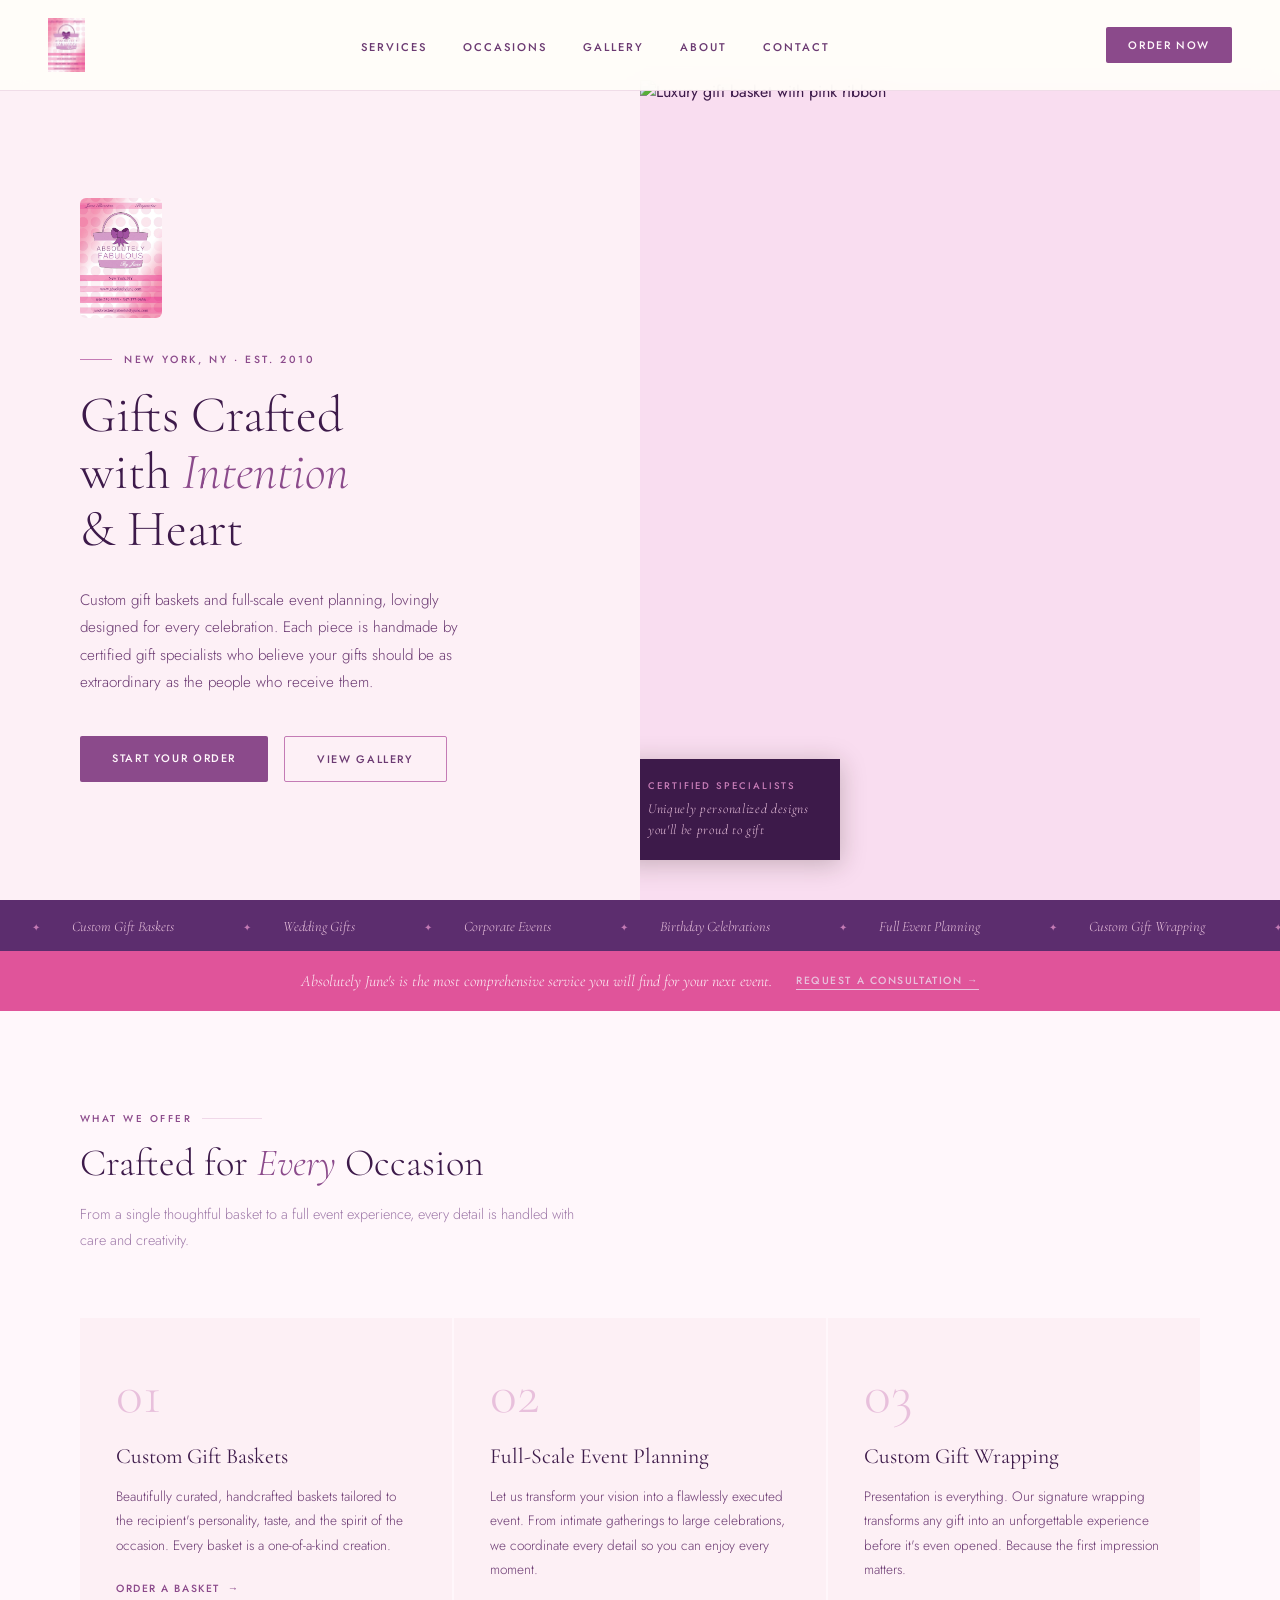
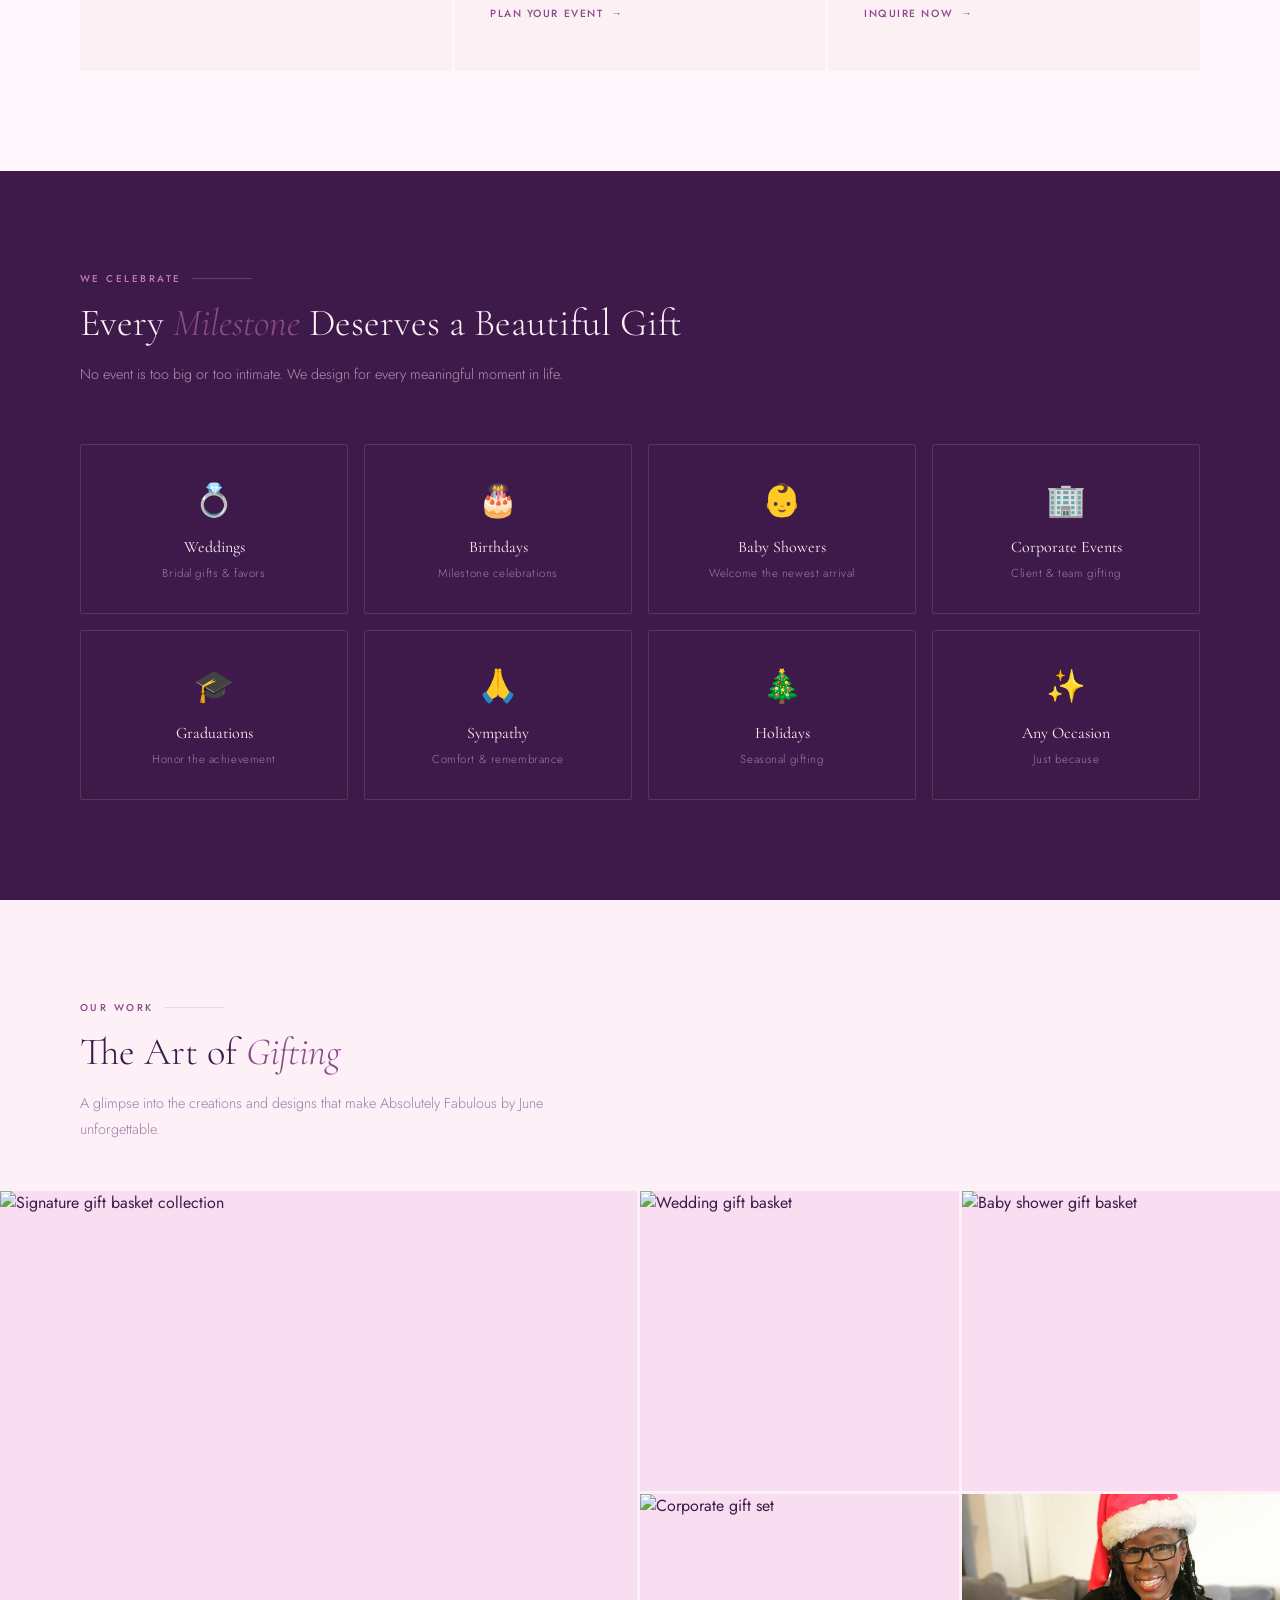
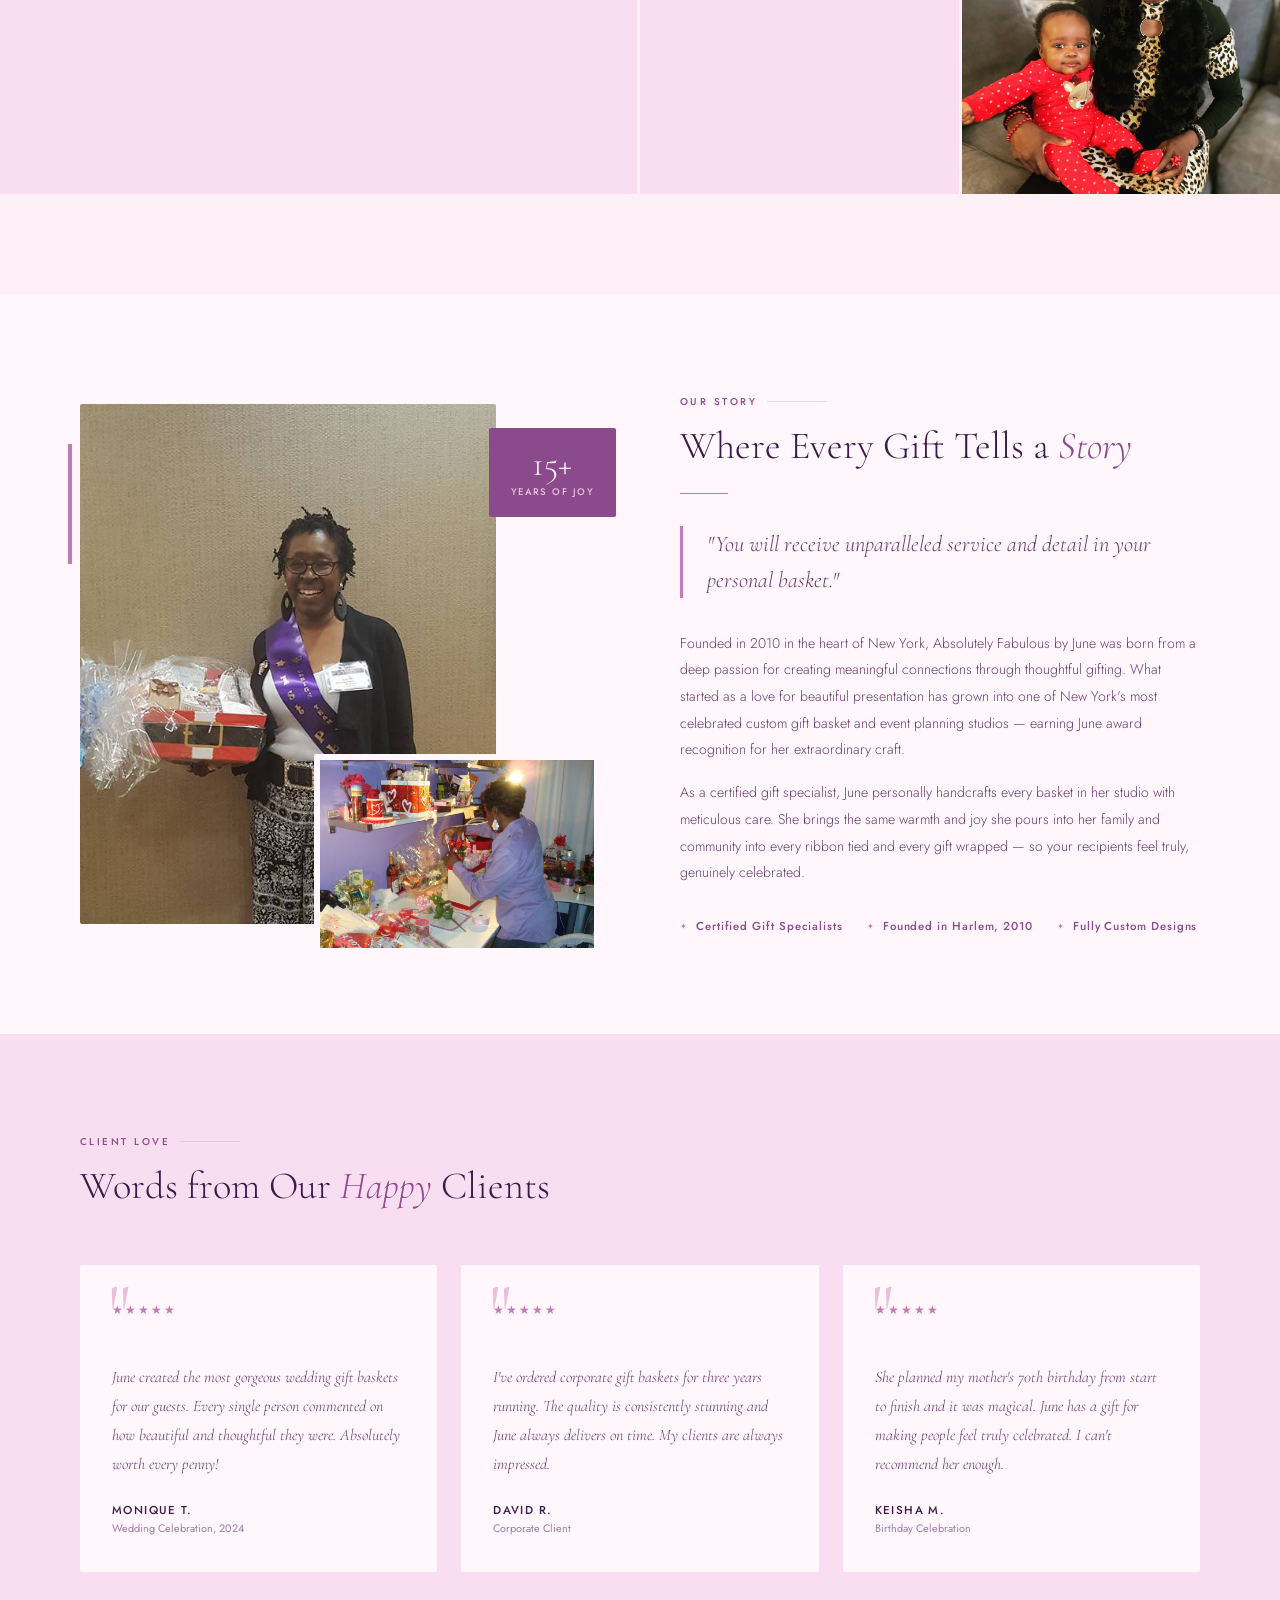
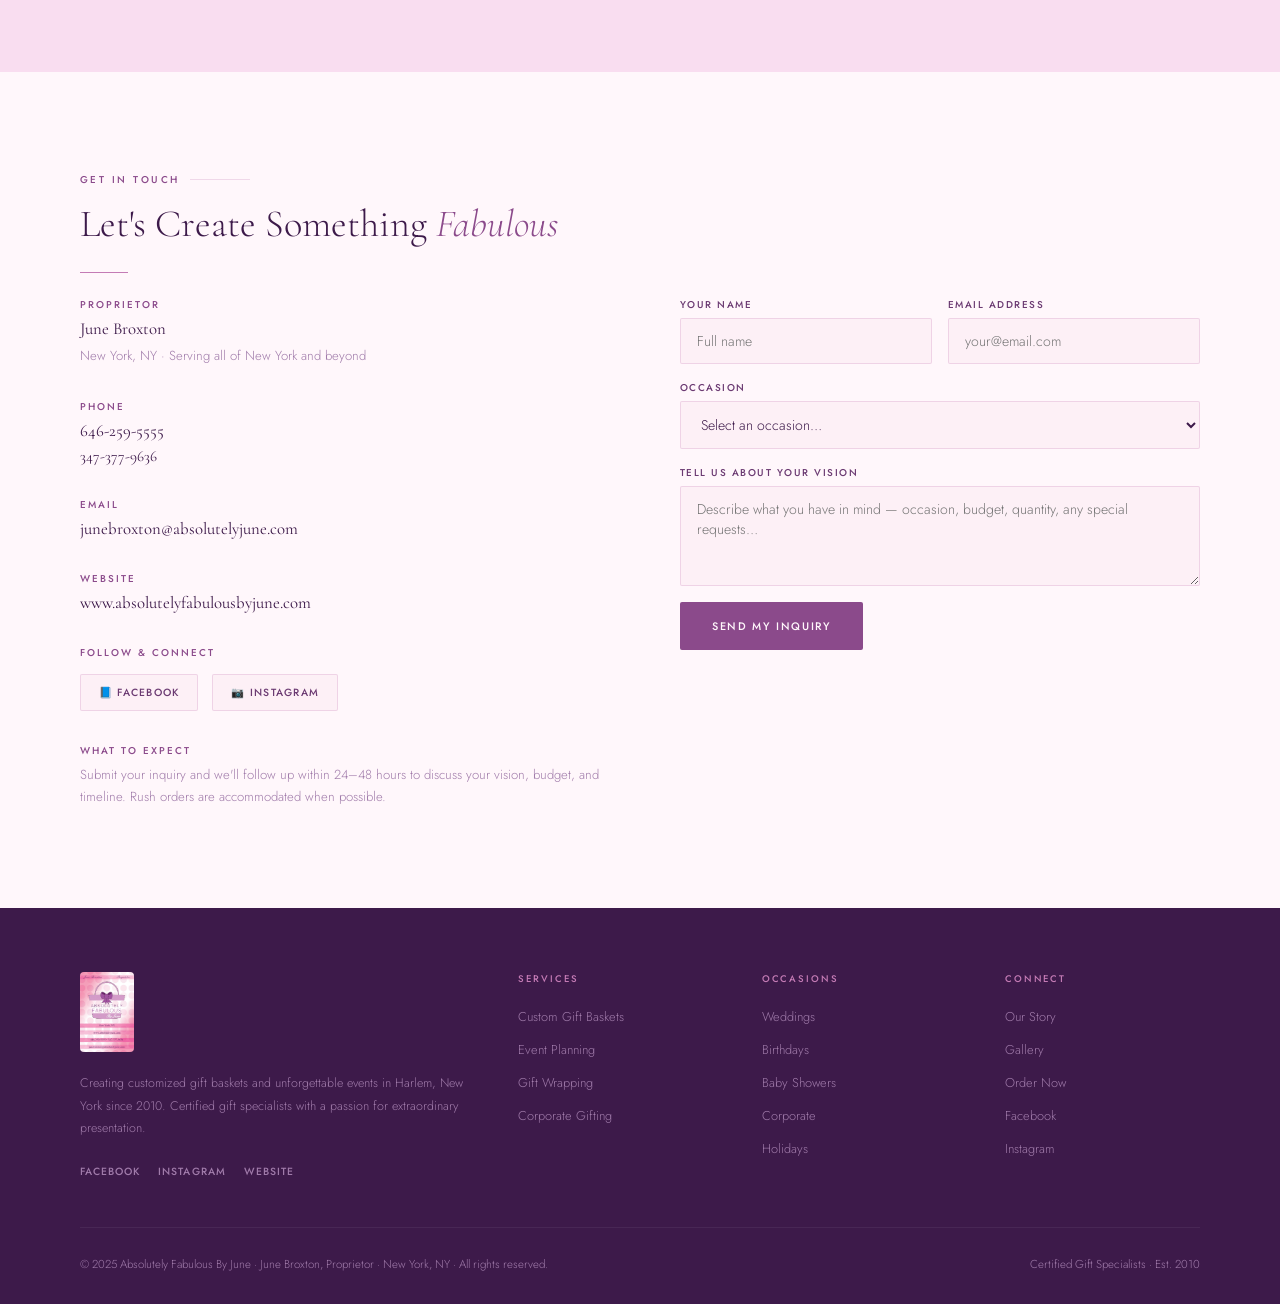
==== commit d313ed24: "Add files via upload" ====
--- a/index.html
+++ b/index.html
@@ -848,7 +848,7 @@
     <li><a href="#about">About</a></li>
     <li><a href="#contact">Contact</a></li>
   </ul>
-  <a href="https://www.facebook.com/AbsolutelyFabulousByJune/" target="_blank" class="nav-cta">Order Now</a>
+  <a href="https://www.facebook.com/AbsolutelyFabulousByJune/" target="_blank" rel="noopener" class="nav-cta">Order Now</a>
 </nav>
 
 <!-- HERO -->
@@ -865,15 +865,12 @@
       Custom gift baskets and full-scale event planning, lovingly designed for every celebration. Each piece is handmade by certified gift specialists who believe your gifts should be as extraordinary as the people who receive them.
     </p>
     <div class="hero-actions">
-      <a href="https://www.facebook.com/AbsolutelyFabulousByJune/" target="_blank" class="btn-primary">Start Your Order</a>
+      <a href="https://www.facebook.com/AbsolutelyFabulousByJune/" target="_blank" rel="noopener" class="btn-primary">Start Your Order</a>
       <a href="#gallery" class="btn-outline">View Gallery</a>
     </div>
   </div>
   <div class="hero-right">
-    <div class="img-ph">
-      <span class="icon">🎁</span>
-      <span class="label">Signature Gift Basket<br>Hero Photo</span>
-    </div>
+    <img src="https://images.unsplash.com/photo-1607344645866-009c320b63e0?w=900&auto=format&fit=crop&q=80" alt="Luxury gift basket with pink ribbon" style="width:100%;height:100%;object-fit:cover;display:block;">
     <div class="hero-badge">
       <strong>Certified Specialists</strong>
       Uniquely personalized designs you'll be proud to gift
@@ -909,7 +906,7 @@
 <!-- FEATURE BANNER -->
 <div class="feature-banner">
   <p>Absolutely June's is the most comprehensive service you will find for your next event.</p>
-  <a href="https://www.facebook.com/AbsolutelyFabulousByJune/" target="_blank">Request a consultation →</a>
+  <a href="https://www.facebook.com/AbsolutelyFabulousByJune/" target="_blank" rel="noopener">Request a consultation →</a>
 </div>
 
 <!-- SERVICES -->
@@ -920,23 +917,32 @@
     <p class="section-desc">From a single thoughtful basket to a full event experience, every detail is handled with care and creativity.</p>
   </div>
   <div class="services-grid">
-    <div class="service-card">
+    <div class="service-card" style="background-image:url('https://images.unsplash.com/photo-1607344645866-009c320b63e0?w=600&auto=format&fit=crop&q=60');background-size:cover;background-position:center;position:relative;">
+      <div style="position:absolute;inset:0;background:rgba(253,240,246,0.93);border-radius:inherit;"></div>
+      <div style="position:relative;z-index:1;">
       <div class="service-num">01</div>
       <h3 class="service-name">Custom Gift Baskets</h3>
       <p class="service-desc">Beautifully curated, handcrafted baskets tailored to the recipient's personality, taste, and the spirit of the occasion. Every basket is a one-of-a-kind creation.</p>
-      <a href="https://www.facebook.com/AbsolutelyFabulousByJune/" target="_blank" class="service-link">Order a basket</a>
-    </div>
-    <div class="service-card">
+      <a href="https://www.facebook.com/AbsolutelyFabulousByJune/" target="_blank" rel="noopener" class="service-link">Order a basket</a>
+      </div>
+    </div>
+    <div class="service-card" style="background-image:url('https://images.unsplash.com/photo-1513201099705-a9746e1e201f?w=600&auto=format&fit=crop&q=60');background-size:cover;background-position:center;position:relative;">
+      <div style="position:absolute;inset:0;background:rgba(253,240,246,0.93);border-radius:inherit;"></div>
+      <div style="position:relative;z-index:1;">
       <div class="service-num">02</div>
       <h3 class="service-name">Full-Scale Event Planning</h3>
       <p class="service-desc">Let us transform your vision into a flawlessly executed event. From intimate gatherings to large celebrations, we coordinate every detail so you can enjoy every moment.</p>
-      <a href="https://www.facebook.com/AbsolutelyFabulousByJune/" target="_blank" class="service-link">Plan your event</a>
-    </div>
-    <div class="service-card">
+      <a href="https://www.facebook.com/AbsolutelyFabulousByJune/" target="_blank" rel="noopener" class="service-link">Plan your event</a>
+      </div>
+    </div>
+    <div class="service-card" style="background-image:url('https://images.unsplash.com/photo-1549465220-1a8b9238cd48?w=600&auto=format&fit=crop&q=60');background-size:cover;background-position:center;position:relative;">
+      <div style="position:absolute;inset:0;background:rgba(253,240,246,0.93);border-radius:inherit;"></div>
+      <div style="position:relative;z-index:1;">
       <div class="service-num">03</div>
       <h3 class="service-name">Custom Gift Wrapping</h3>
       <p class="service-desc">Presentation is everything. Our signature wrapping transforms any gift into an unforgettable experience before it's even opened. Because the first impression matters.</p>
-      <a href="https://www.facebook.com/AbsolutelyFabulousByJune/" target="_blank" class="service-link">Inquire now</a>
+      <a href="https://www.facebook.com/AbsolutelyFabulousByJune/" target="_blank" rel="noopener" class="service-link">Inquire now</a>
+      </div>
     </div>
   </div>
 </section>
@@ -1001,39 +1007,24 @@
   </div>
   <div class="gallery-grid">
     <div class="gallery-item large">
-      <div class="img-ph">
-        <span class="icon">🎀</span>
-        <span class="label">Signature Collection<br>Photo Here</span>
-      </div>
+      <img src="https://images.unsplash.com/photo-1549465220-1a8b9238cd48?w=800&auto=format&fit=crop&q=80" alt="Signature gift basket collection" style="width:100%;height:100%;object-fit:cover;display:block;">
       <div class="gallery-overlay"><span>Signature Collection</span></div>
     </div>
     <div class="gallery-item">
-      <div class="img-ph">
-        <span class="icon">🥂</span>
-        <span class="label">Wedding Gift Basket</span>
-      </div>
+      <img src="https://images.unsplash.com/photo-1513201099705-a9746e1e201f?w=600&auto=format&fit=crop&q=80" alt="Wedding gift basket" style="width:100%;height:100%;object-fit:cover;display:block;">
       <div class="gallery-overlay"><span>Wedding Baskets</span></div>
     </div>
     <div class="gallery-item">
-      <div class="img-ph">
-        <span class="icon">🌸</span>
-        <span class="label">Baby Shower Gift</span>
-      </div>
+      <img src="https://images.unsplash.com/photo-1558618666-fcd25c85cd64?w=600&auto=format&fit=crop&q=80" alt="Baby shower gift basket" style="width:100%;height:100%;object-fit:cover;display:block;">
       <div class="gallery-overlay"><span>Baby Shower</span></div>
     </div>
     <div class="gallery-item">
-      <div class="img-ph">
-        <span class="icon">🎁</span>
-        <span class="label">Corporate Gift Set</span>
-      </div>
+      <img src="https://images.unsplash.com/photo-1608755728617-aefab37d2edd?w=600&auto=format&fit=crop&q=80" alt="Corporate gift set" style="width:100%;height:100%;object-fit:cover;display:block;">
       <div class="gallery-overlay"><span>Corporate Gifts</span></div>
     </div>
     <div class="gallery-item">
-      <div class="img-ph">
-        <span class="icon">🎂</span>
-        <span class="label">Birthday Celebration</span>
-      </div>
-      <div class="gallery-overlay"><span>Birthday Baskets</span></div>
+      <img src="[data-uri]" alt="June celebrating the holidays" style="width:100%;height:100%;object-fit:cover;object-position:top;display:block;">
+      <div class="gallery-overlay"><span>Holiday Gifting</span></div>
     </div>
   </div>
 </section>
@@ -1042,18 +1033,12 @@
 <section class="about" id="about">
   <div class="about-img">
     <div class="about-gold-bar"></div>
-    <div class="img-ph about-img-main" style="border-radius:2px;">
-      <span class="icon">👤</span>
-      <span class="label">June's Portrait Photo</span>
-    </div>
+    <img src="[data-uri]" alt="June Broxton with award gift basket" class="about-img-main" style="width:80%;height:100%;object-fit:cover;object-position:top;border-radius:2px;display:block;">
     <div class="about-stat">
       <span class="about-stat-num">15+</span>
       <span class="about-stat-label">Years of Joy</span>
     </div>
-    <div class="about-img-accent" style="display:flex;align-items:center;justify-content:center;flex-direction:column;gap:6px;">
-      <span style="font-size:2rem;">🎁</span>
-      <span style="font-family:var(--serif);font-style:italic;font-size:0.75rem;color:var(--dusty-rose);text-align:center;">In the studio</span>
-    </div>
+    <img src="[data-uri]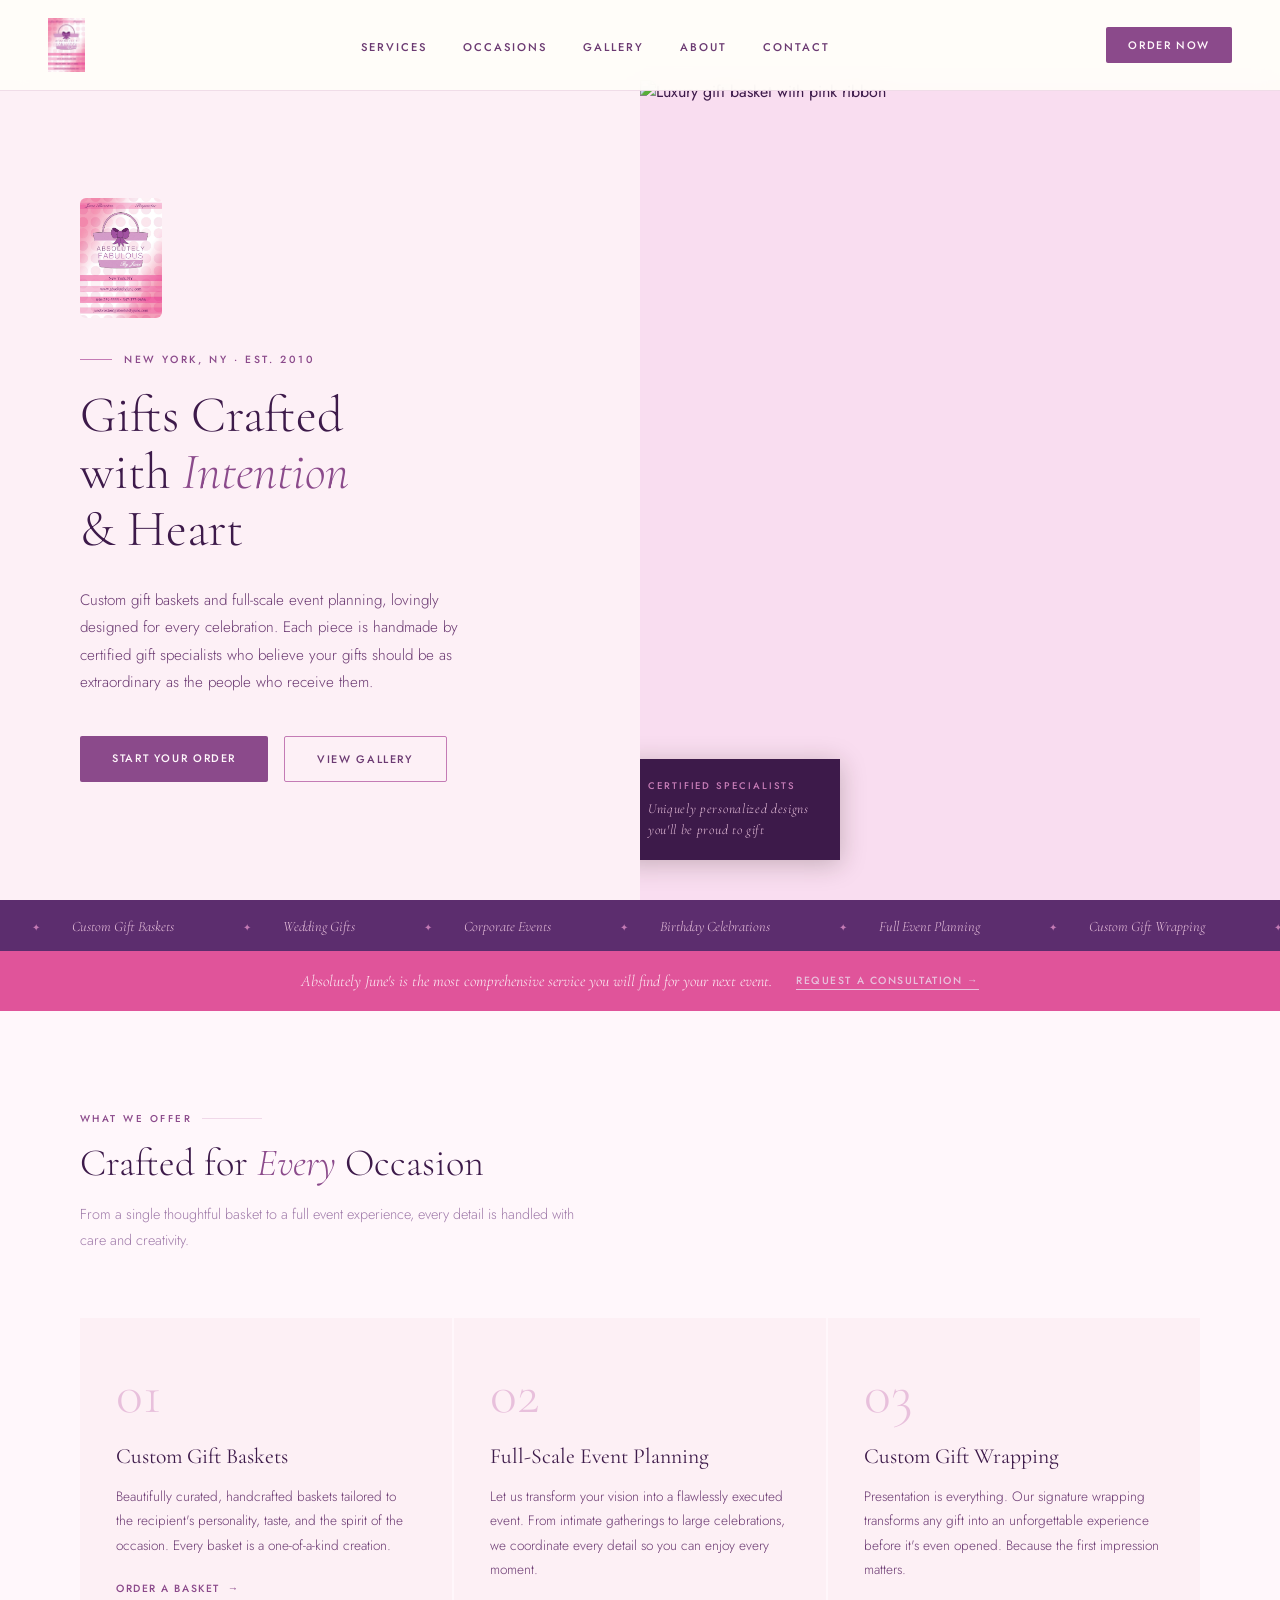
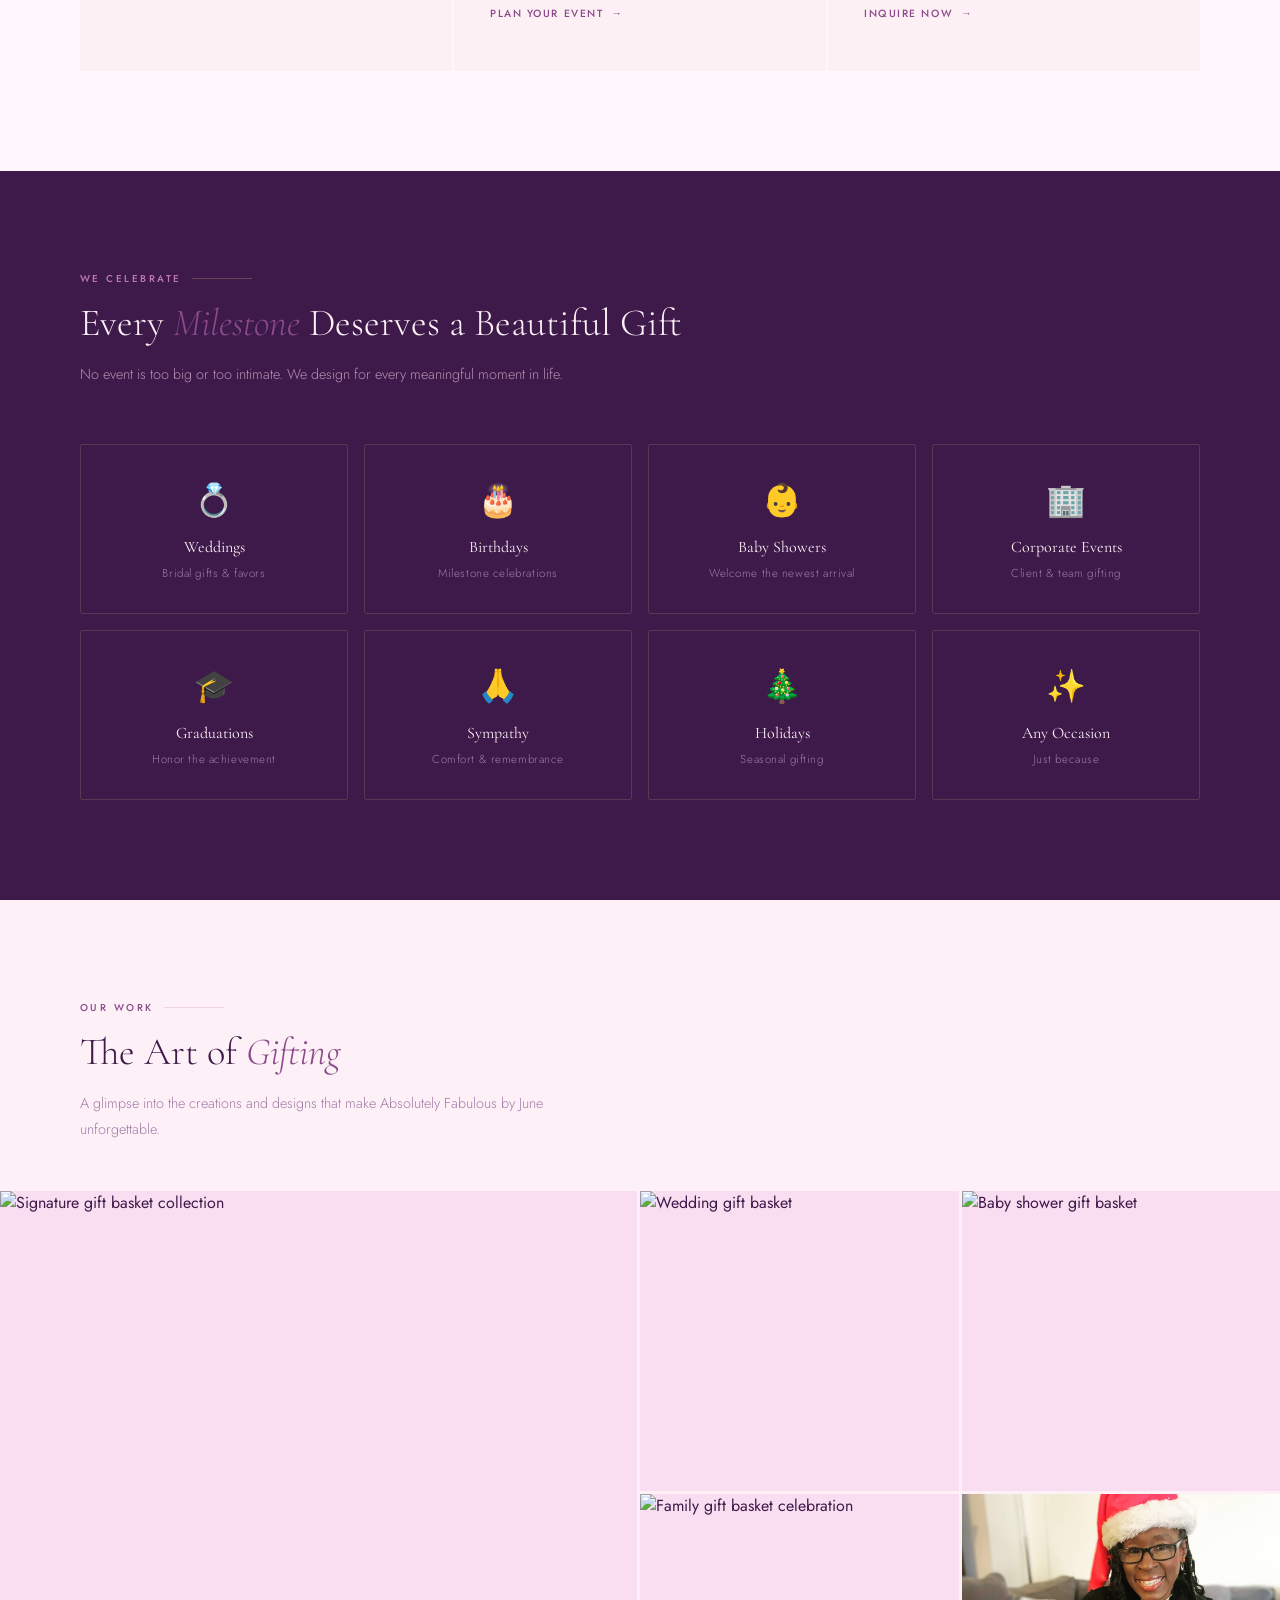
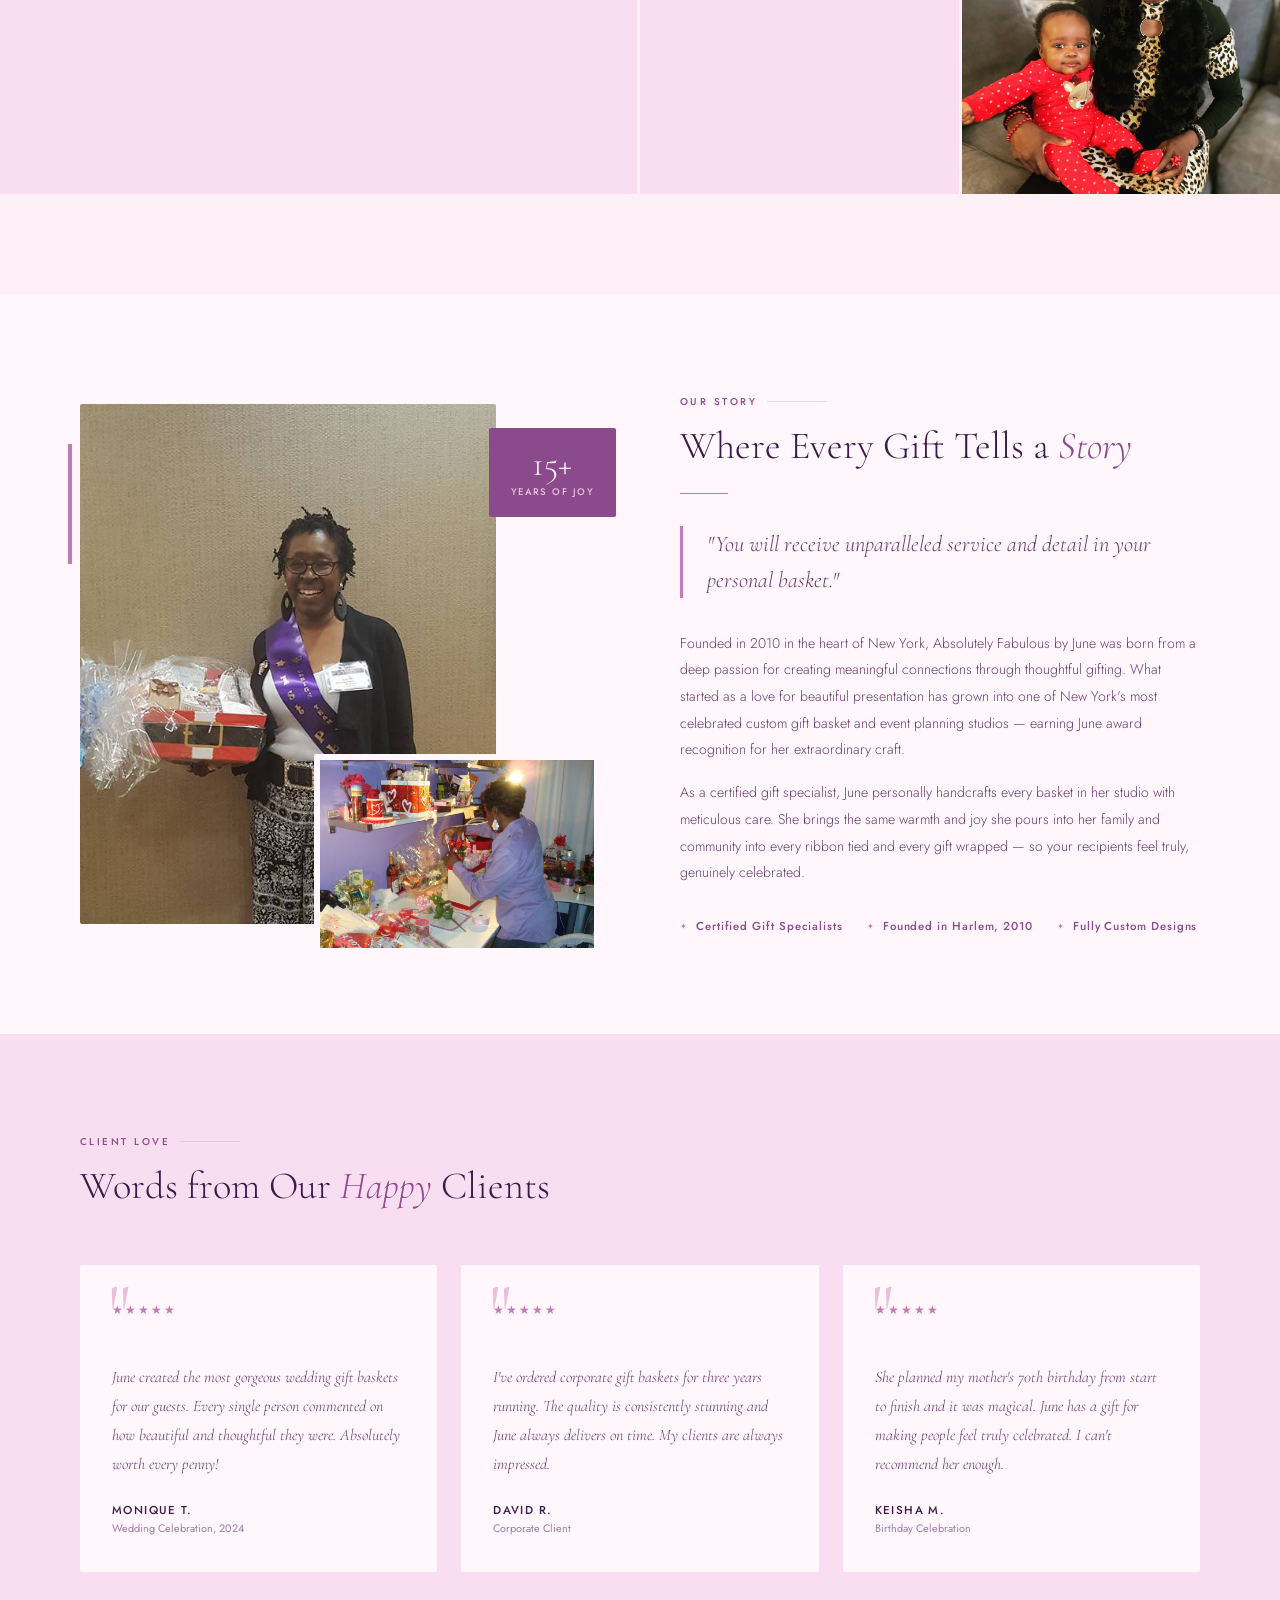
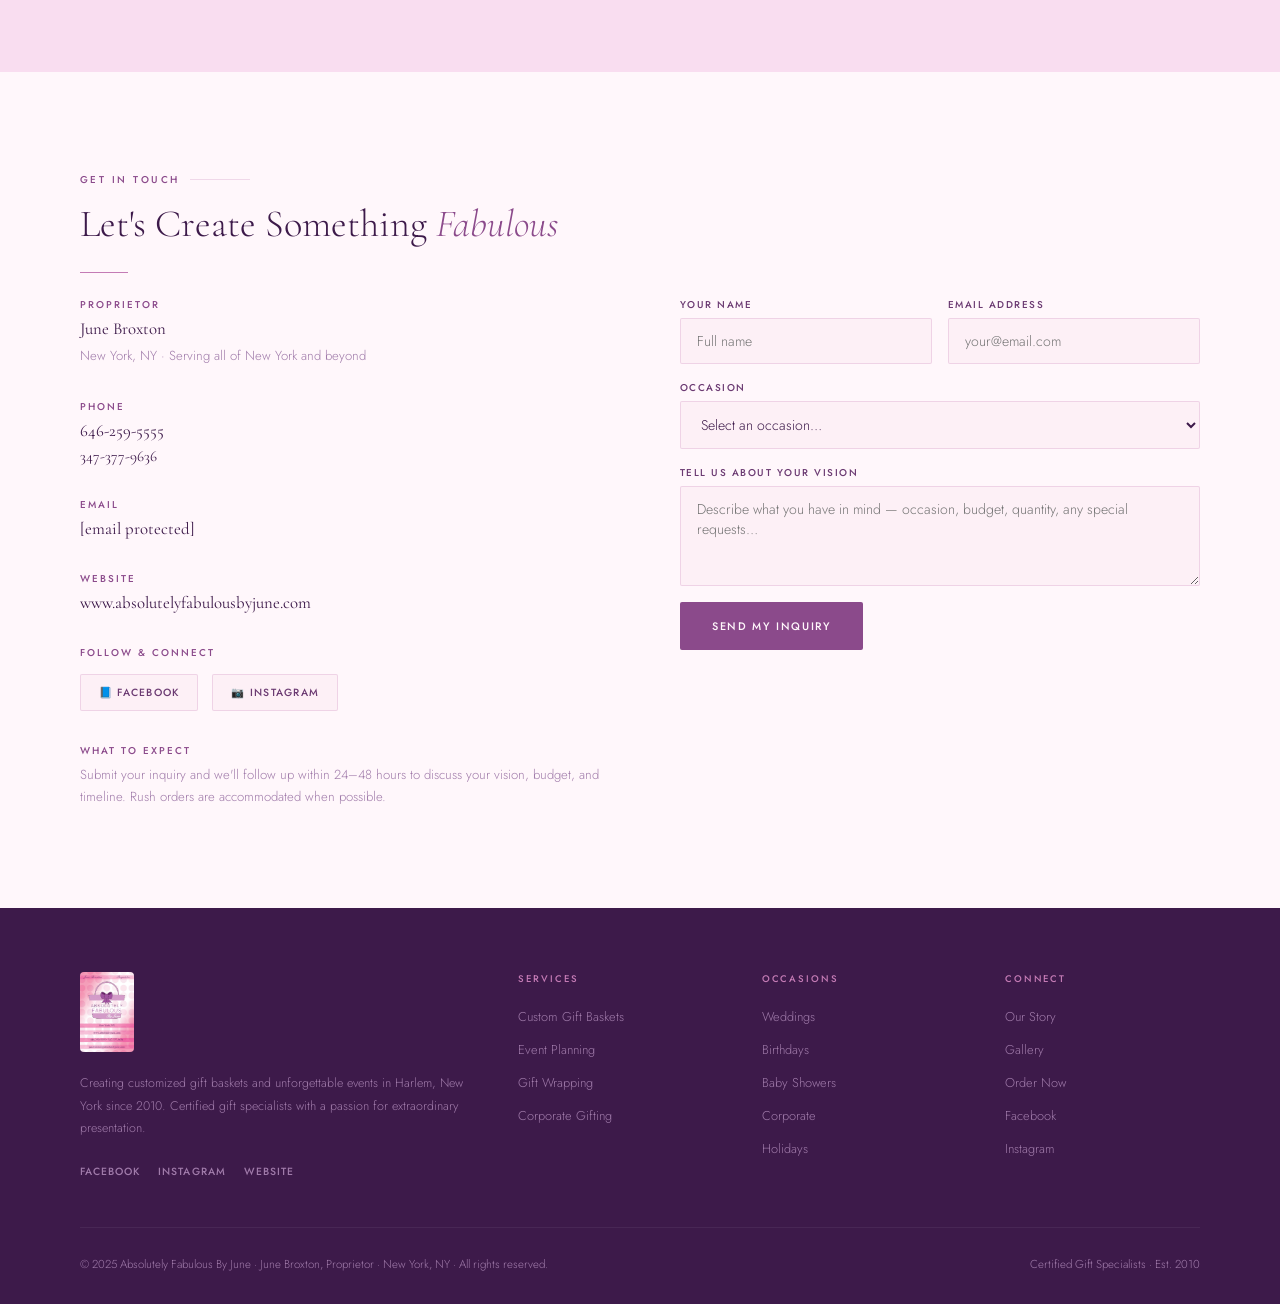
==== commit 21bd60f5: "Add files via upload" ====
--- a/index.html
+++ b/index.html
@@ -1019,8 +1019,8 @@
       <div class="gallery-overlay"><span>Baby Shower</span></div>
     </div>
     <div class="gallery-item">
-      <img src="https://images.unsplash.com/photo-1608755728617-aefab37d2edd?w=600&auto=format&fit=crop&q=80" alt="Corporate gift set" style="width:100%;height:100%;object-fit:cover;display:block;">
-      <div class="gallery-overlay"><span>Corporate Gifts</span></div>
+      <img src="https://images.unsplash.com/photo-1512909006721-3d6018887383?w=600&auto=format&fit=crop&q=80" alt="Family gift basket celebration" style="width:100%;height:100%;object-fit:cover;display:block;">
+      <div class="gallery-overlay"><span>Family &amp; Holiday Gifts</span></div>
     </div>
     <div class="gallery-item">
       <img src="[data-uri]" alt="June celebrating the holidays" style="width:100%;height:100%;object-fit:cover;object-position:top;display:block;">
@@ -1106,7 +1106,7 @@
       </div>
       <div class="contact-item">
         <span class="contact-label">Email</span>
-        <a href="mailto:junebroxton@absolutelyjune.com" class="contact-value">junebroxton@absolutelyjune.com</a>
+        <a href="/cdn-cgi/l/email-protection#e9839c878c8b9b86919d8687a9888b9a86859c9d8c8590839c878cc78a8684" class="contact-value"><span class="__cf_email__" data-cfemail="5c362932393e2e33242833321c3d3e2f3330292839302536293239723f3331">[email&#160;protected]</span></a>
       </div>
       <div class="contact-item">
         <span class="contact-label">Website</span>
@@ -1206,15 +1206,8 @@
   </div>
 </footer>
 
-<script>
+<script data-cfasync="false" src="/cdn-cgi/scripts/5c5dd728/cloudflare-static/email-decode.min.js"></script><script>
   function handleSubmit(e) {
     e.preventDefault();
     const btn = e.target.querySelector('.form-submit');
-    btn.textContent = 'Redirecting to Facebook… ✦';
-    btn.style.background = '#2C1F14';
-    setTimeout(() => {
-      window.open('https://www.facebook.com/AbsolutelyFabulousByJune/', '_blank');
-      btn.textContent = 'Send My Inquiry';
-      btn.style.background = '';
-      e.target.reset();
-    }, 1200);+    btn.textContent = 'Redirecting to Facebook�
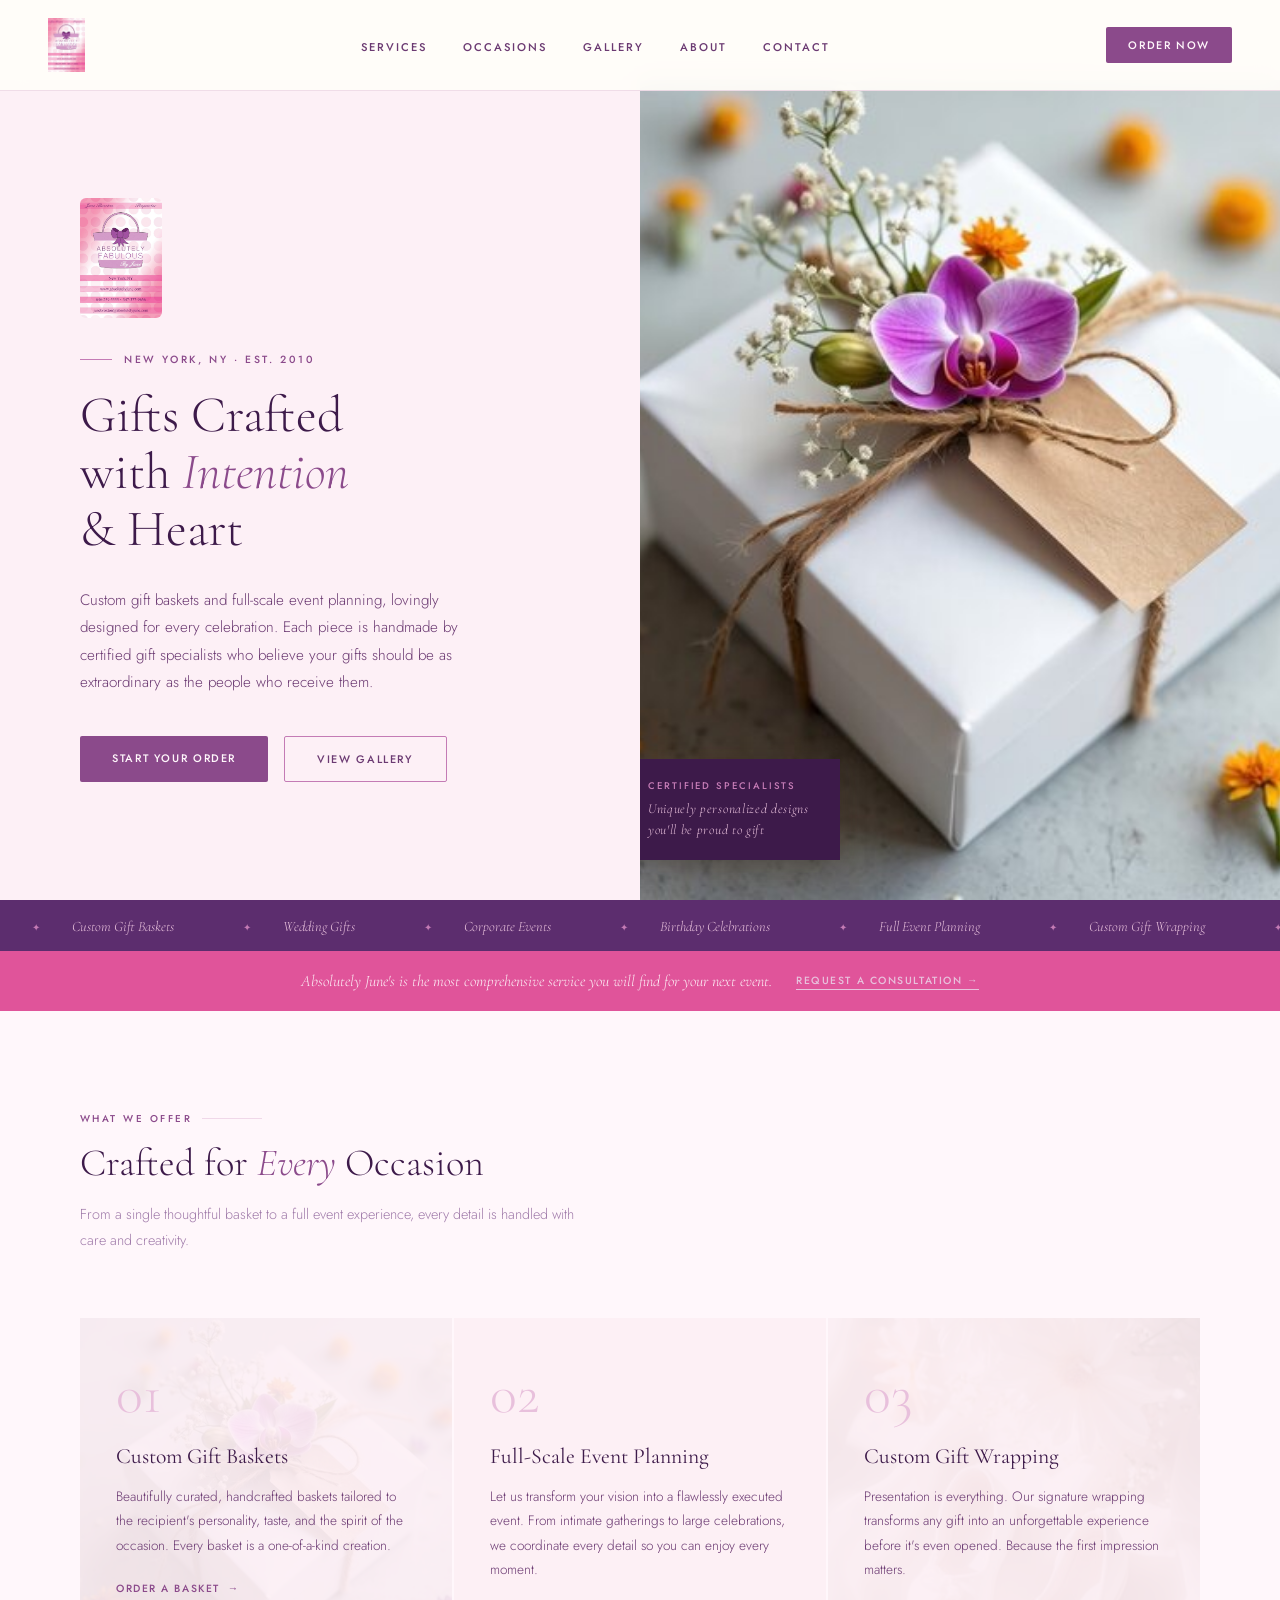
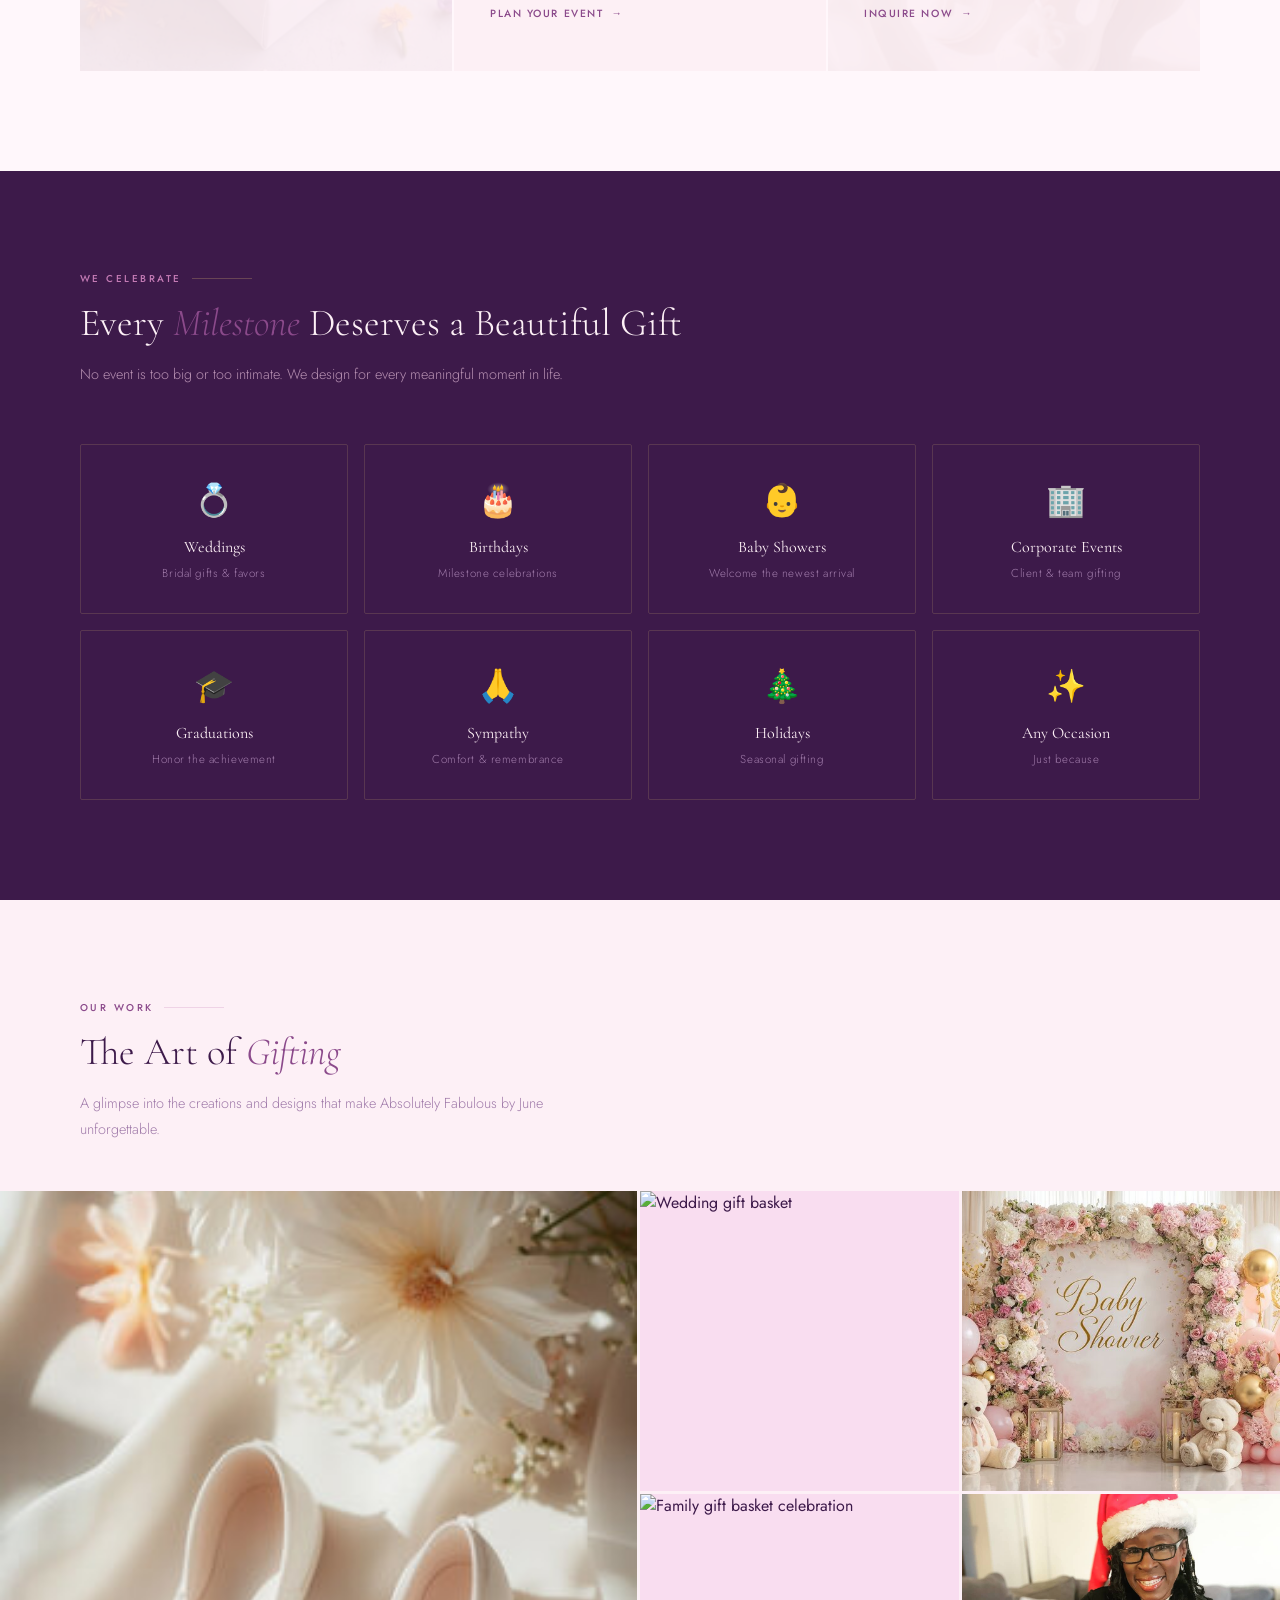
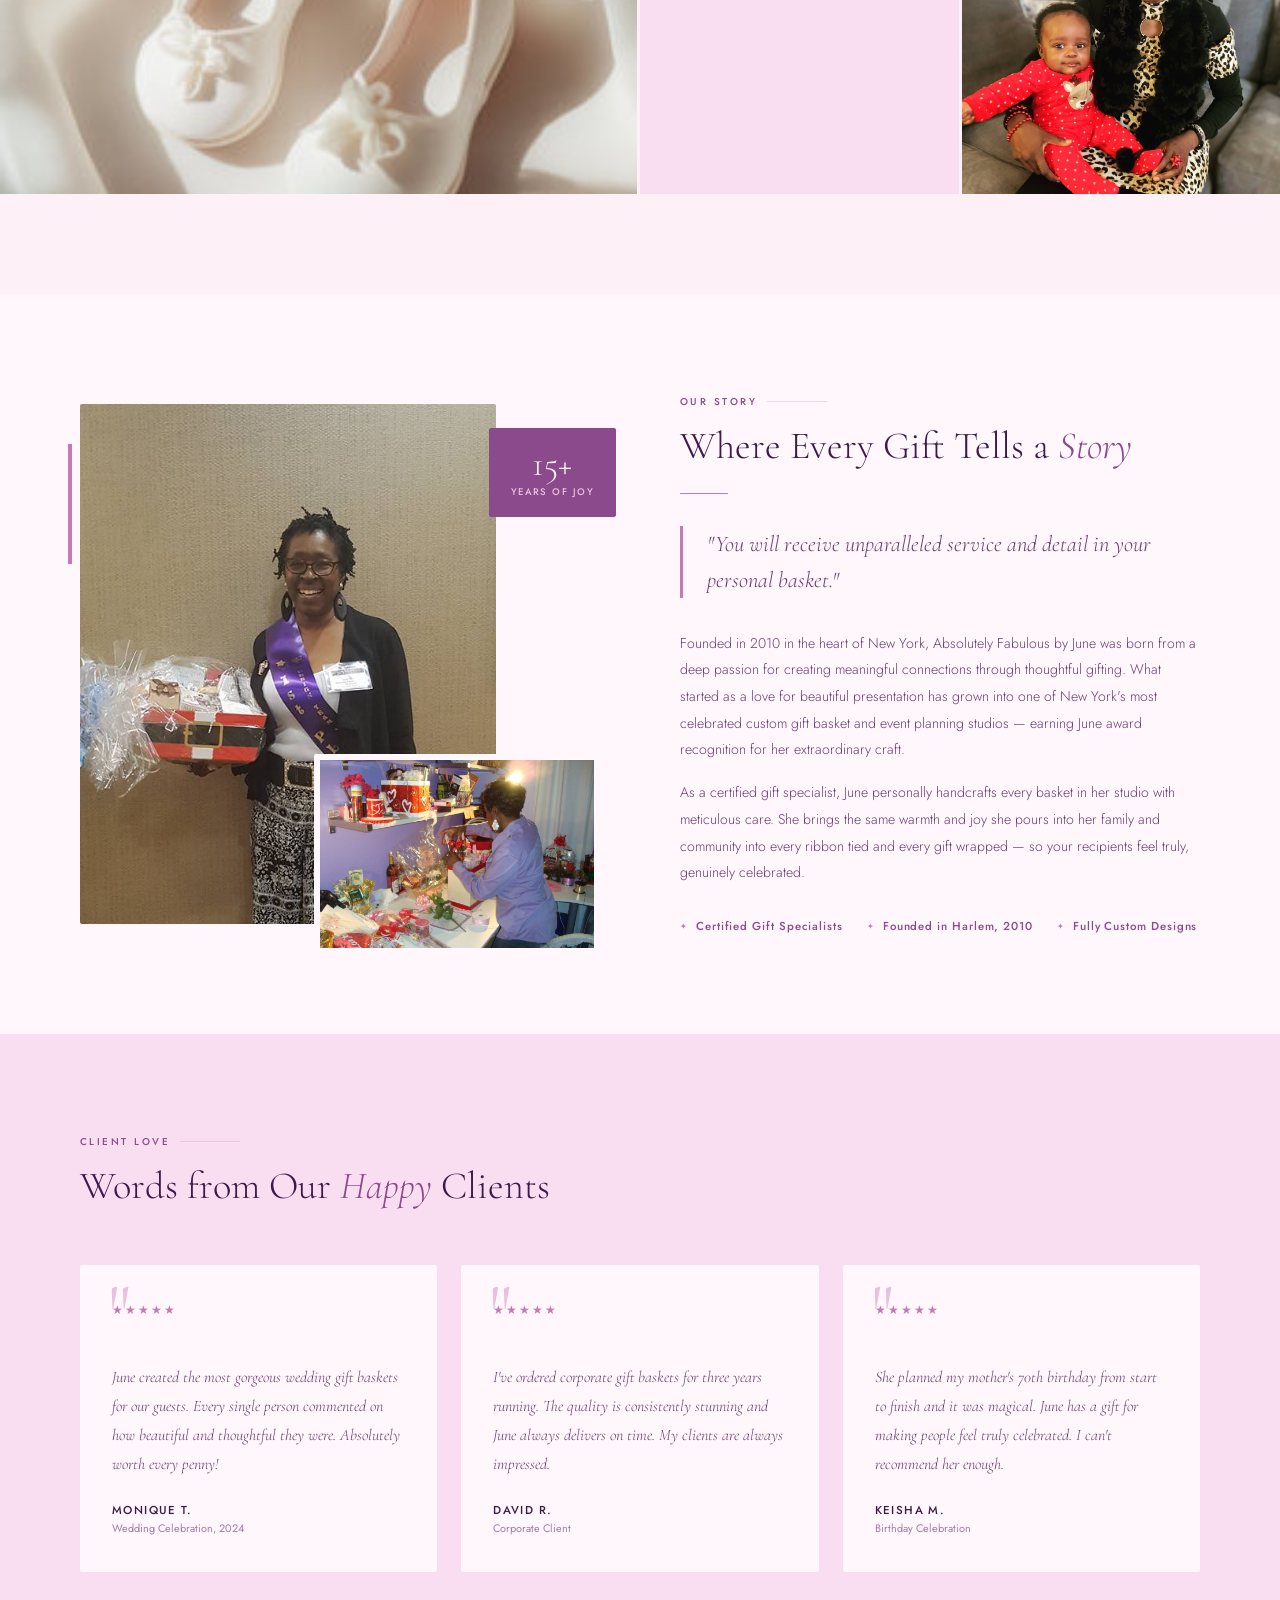
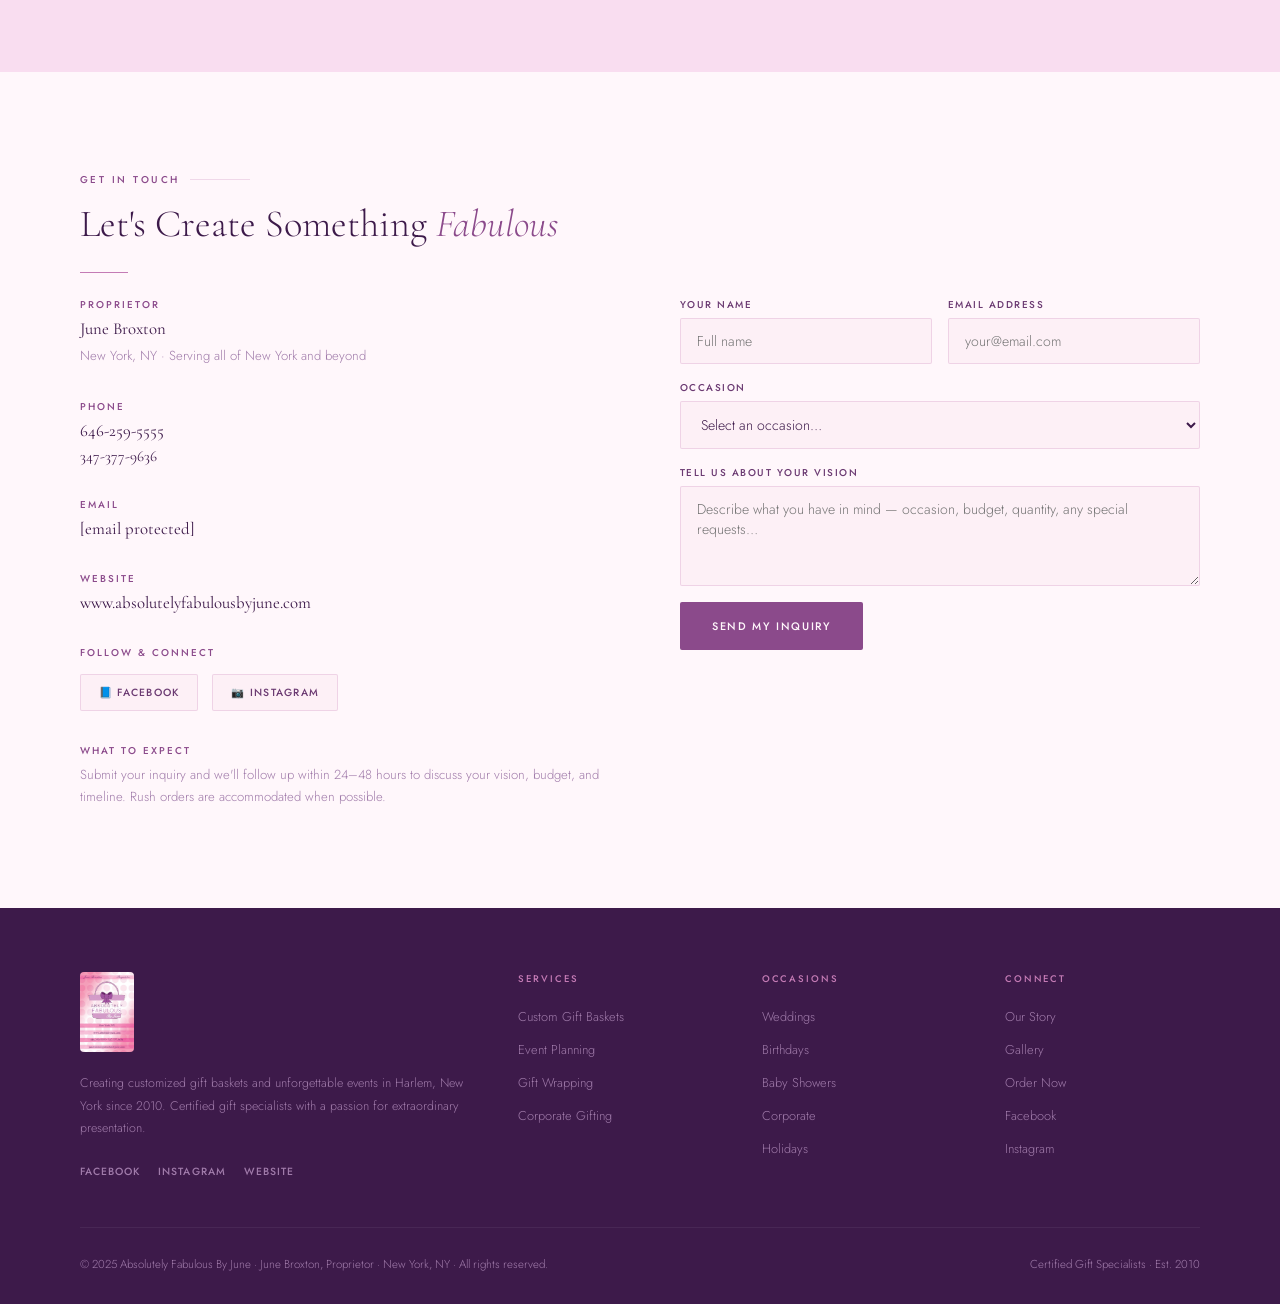
==== commit a55a3c31: "Add files via upload" ====
--- a/index.html
+++ b/index.html
@@ -870,7 +870,7 @@
     </div>
   </div>
   <div class="hero-right">
-    <img src="https://images.unsplash.com/photo-1607344645866-009c320b63e0?w=900&auto=format&fit=crop&q=80" alt="Luxury gift basket with pink ribbon" style="width:100%;height:100%;object-fit:cover;display:block;">
+    <img src="[data-uri]" alt="Beautifully wrapped gift with flowers" style="width:100%;height:100%;object-fit:cover;display:block;">
     <div class="hero-badge">
       <strong>Certified Specialists</strong>
       Uniquely personalized designs you'll be proud to gift
@@ -917,7 +917,7 @@
     <p class="section-desc">From a single thoughtful basket to a full event experience, every detail is handled with care and creativity.</p>
   </div>
   <div class="services-grid">
-    <div class="service-card" style="background-image:url('https://images.unsplash.com/photo-1607344645866-009c320b63e0?w=600&auto=format&fit=crop&q=60');background-size:cover;background-position:center;position:relative;">
+    <div class="service-card" style="background-image:url('[data-uri]');background-size:cover;background-position:center;position:relative;">
       <div style="position:absolute;inset:0;background:rgba(253,240,246,0.93);border-radius:inherit;"></div>
       <div style="position:relative;z-index:1;">
       <div class="service-num">01</div>
@@ -935,7 +935,7 @@
       <a href="https://www.facebook.com/AbsolutelyFabulousByJune/" target="_blank" rel="noopener" class="service-link">Plan your event</a>
       </div>
     </div>
-    <div class="service-card" style="background-image:url('https://images.unsplash.com/photo-1549465220-1a8b9238cd48?w=600&auto=format&fit=crop&q=60');background-size:cover;background-position:center;position:relative;">
+    <div class="service-card" style="background-image:url('[data-uri]');background-size:cover;background-position:center;position:relative;">
       <div style="position:absolute;inset:0;background:rgba(253,240,246,0.93);border-radius:inherit;"></div>
       <div style="position:relative;z-index:1;">
       <div class="service-num">03</div>
@@ -1007,7 +1007,7 @@
   </div>
   <div class="gallery-grid">
     <div class="gallery-item large">
-      <img src="https://images.unsplash.com/photo-1549465220-1a8b9238cd48?w=800&auto=format&fit=crop&q=80" alt="Signature gift basket collection" style="width:100%;height:100%;object-fit:cover;display:block;">
+      <img src="[data-uri]" alt="Signature collection - baby shoes with flowers" style="width:100%;height:100%;object-fit:cover;display:block;">
       <div class="gallery-overlay"><span>Signature Collection</span></div>
     </div>
     <div class="gallery-item">
@@ -1015,12 +1015,12 @@
       <div class="gallery-overlay"><span>Wedding Baskets</span></div>
     </div>
     <div class="gallery-item">
-      <img src="https://images.unsplash.com/photo-1558618666-fcd25c85cd64?w=600&auto=format&fit=crop&q=80" alt="Baby shower gift basket" style="width:100%;height:100%;object-fit:cover;display:block;">
+      <img src="[data-uri]